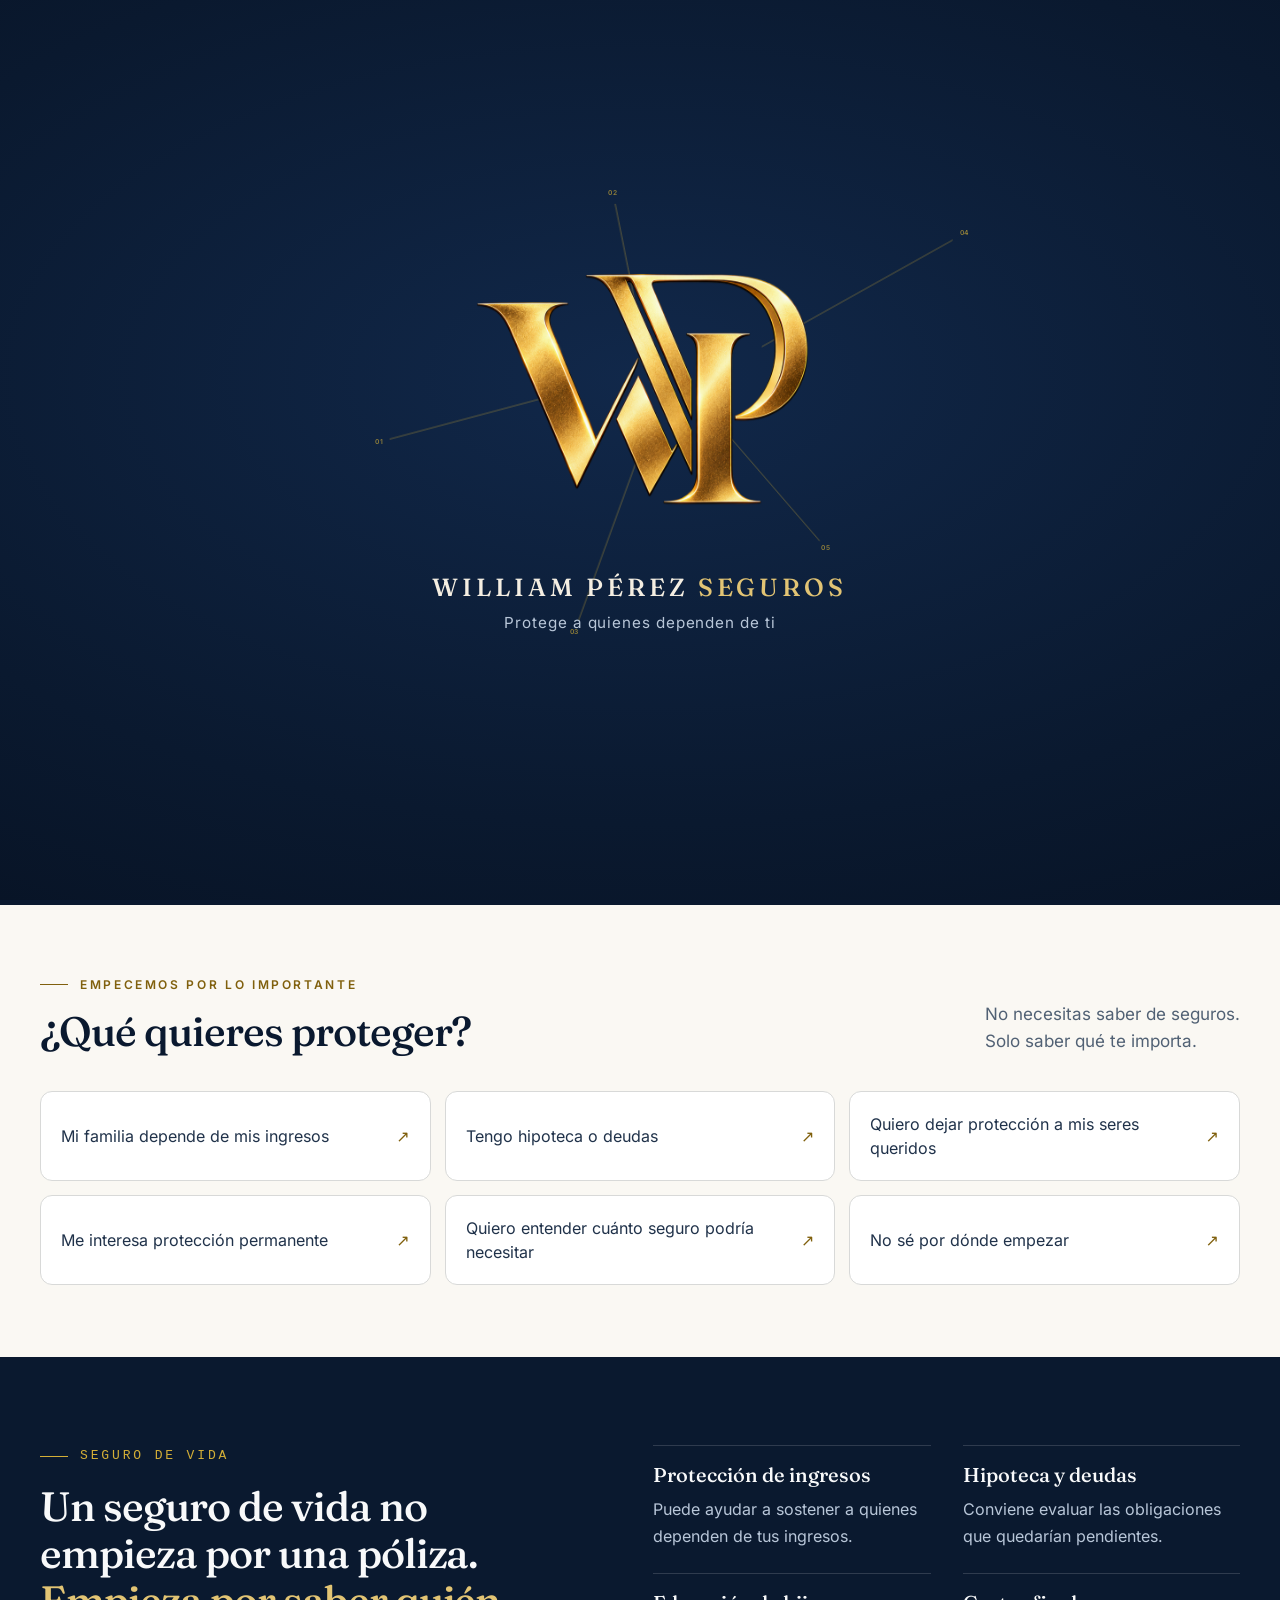
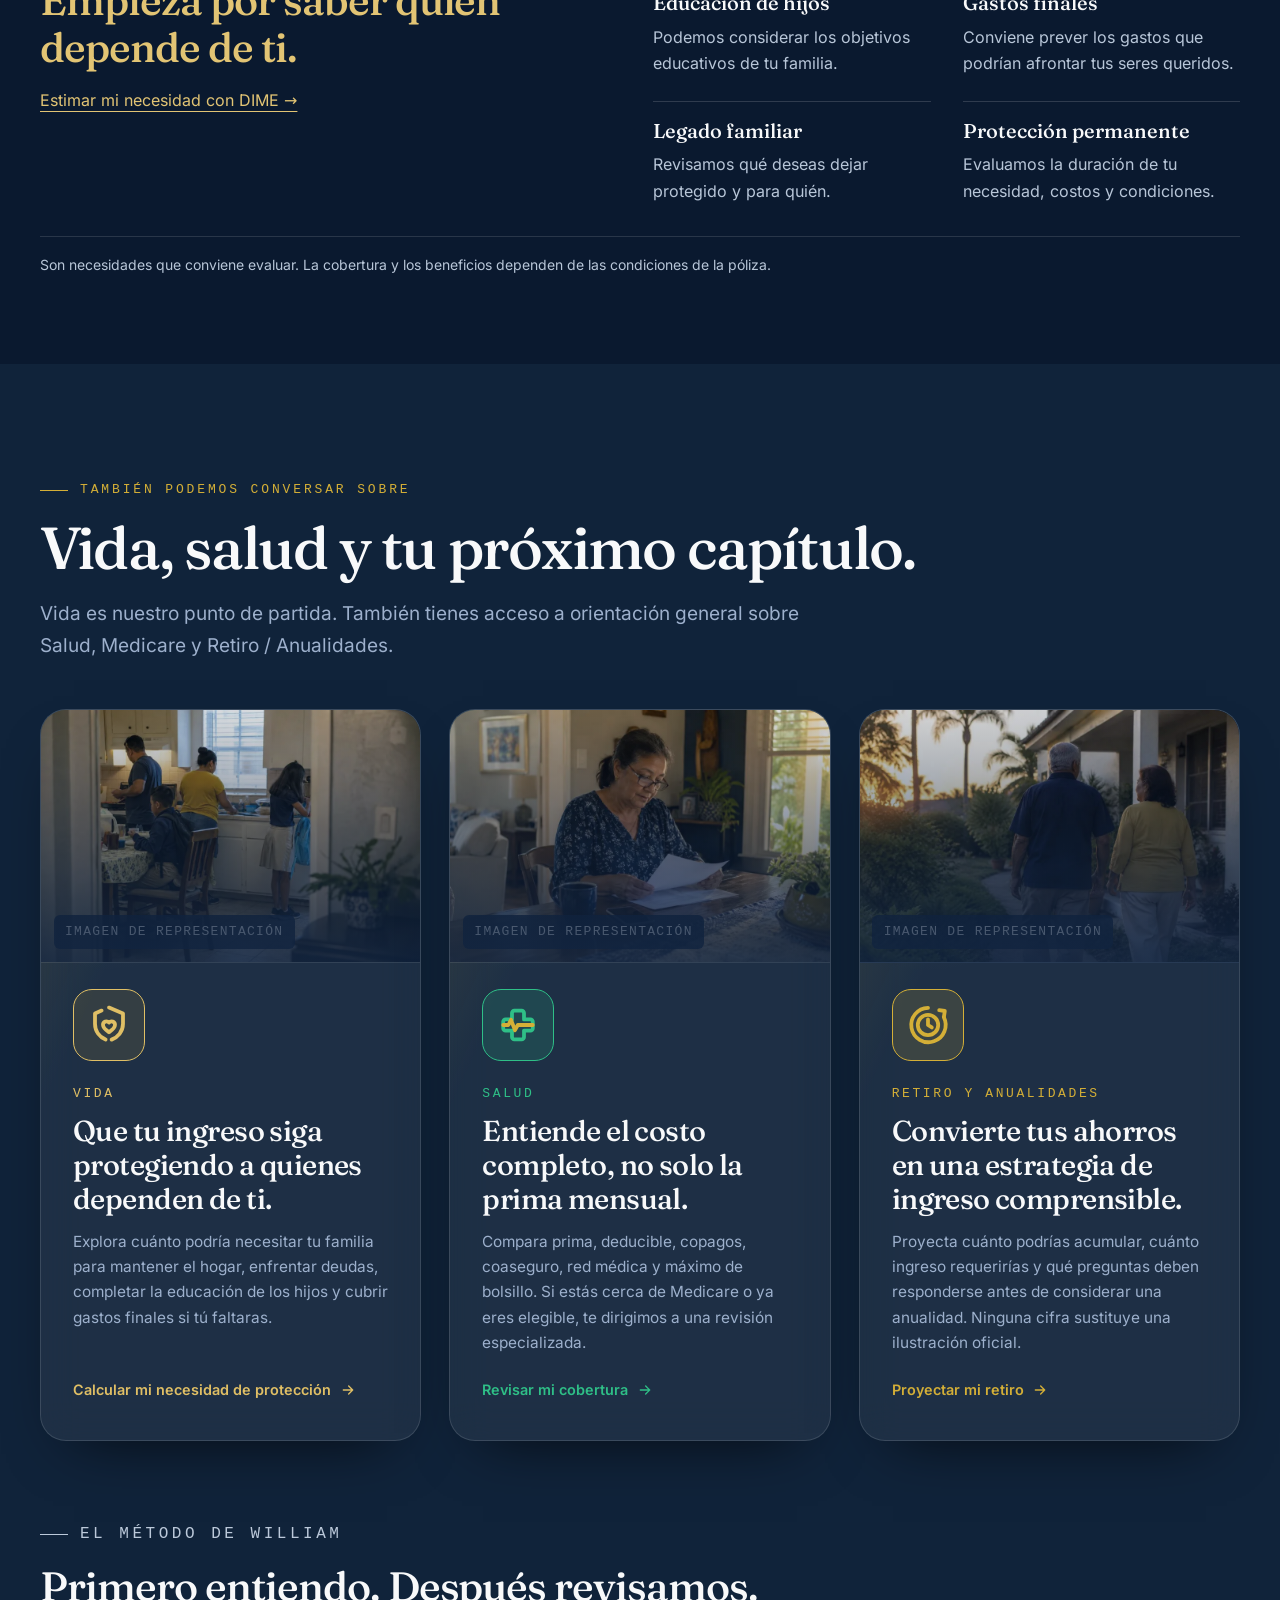
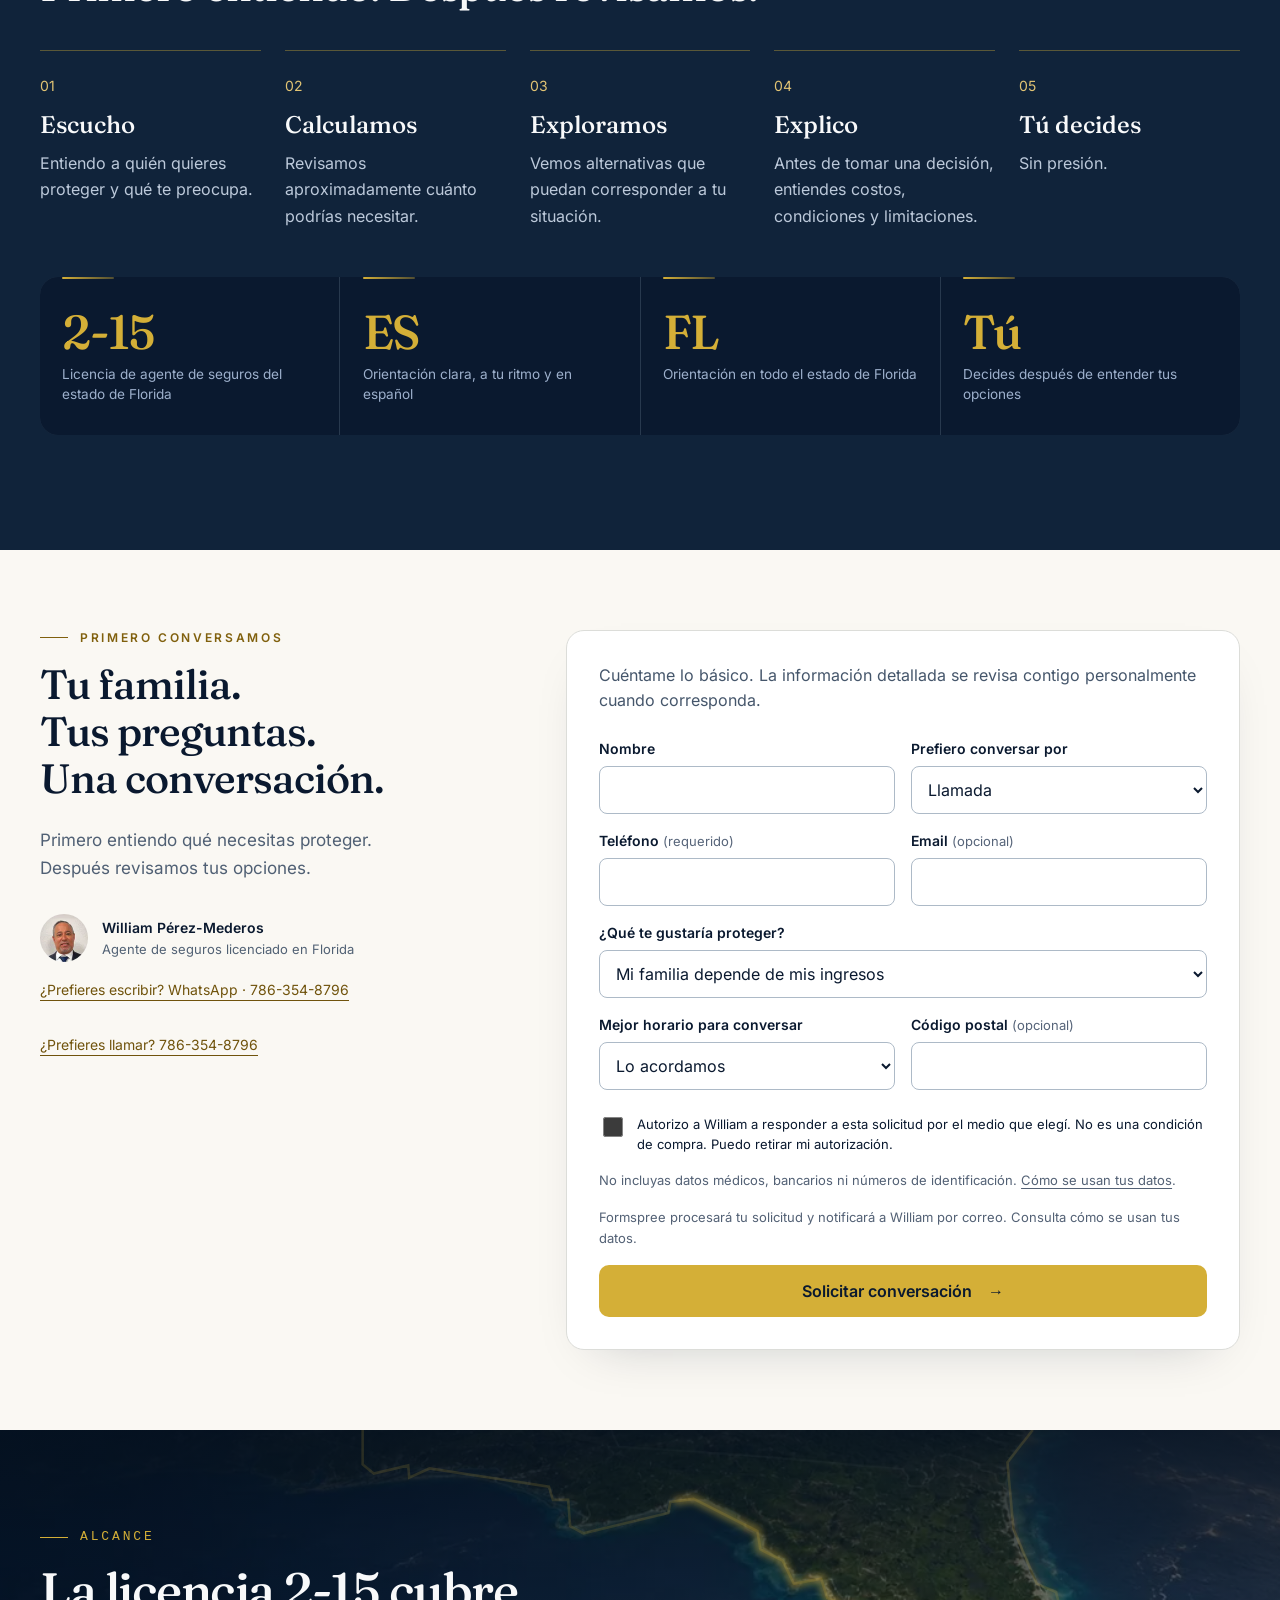
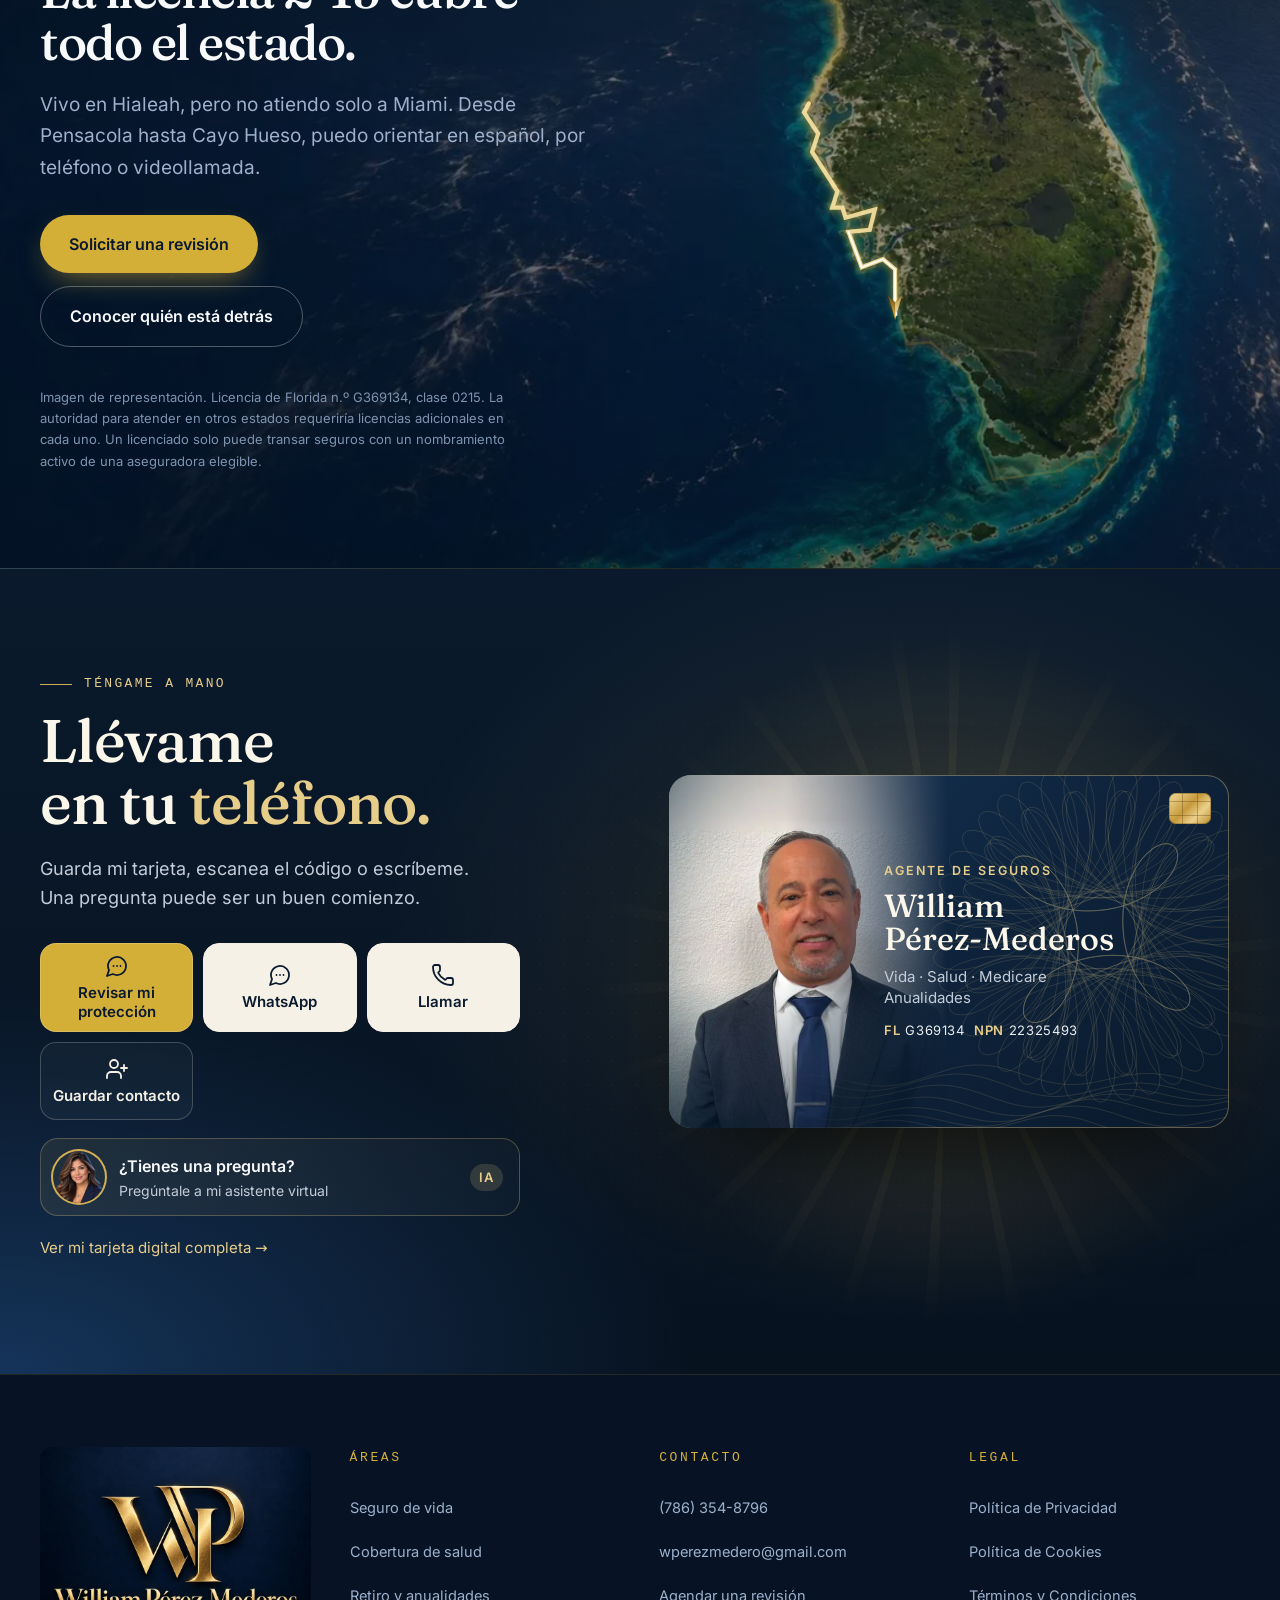
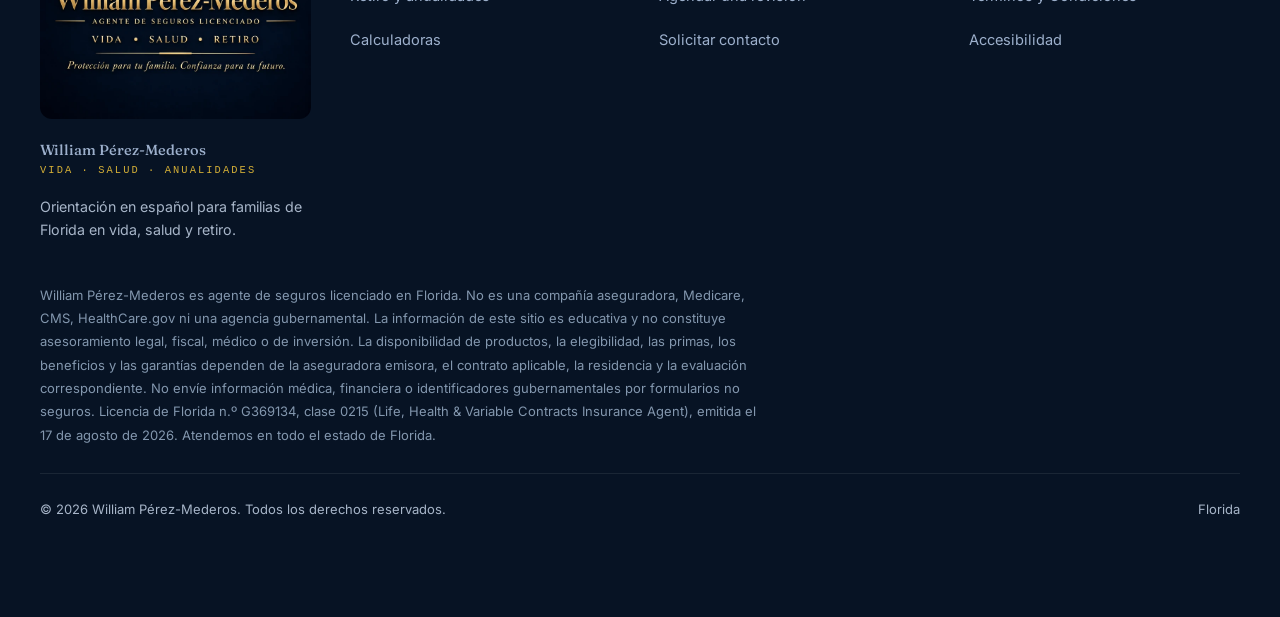
==== index.html @ 1236f3c0 "fix: registrar clics de WhatsApp y aclarar idioma de Ethos" ====
<!DOCTYPE html>
<html lang="es">
<head>
<meta charset="utf-8">
<meta name="viewport" content="width=device-width, initial-scale=1, viewport-fit=cover">
<meta name="theme-color" content="#0A192F">

<title>Seguro de Vida en Florida en Español | William Pérez-Mederos</title>
<meta name="description" content="Orientación personalizada en seguros de vida para familias en Florida. William Pérez-Mederos, agente licenciado, te ayuda a entender tus opciones en español.">
<link rel="canonical" href="https://williamperezseguros.com/">
<meta name="robots" content="index, follow, max-image-preview:large">

<meta property="og:type" content="website">
<meta property="og:locale" content="es_US">
<meta property="og:site_name" content="William Pérez-Mederos">
<meta property="og:title" content="Protege a quienes dependen de ti. | William Pérez-Mederos">
<meta property="og:description" content="Seguro de vida en Florida, explicado en español. Primero conversamos. Después decides.">
<meta property="og:url" content="https://williamperezseguros.com/">
<meta property="og:image" content="https://williamperezseguros.com/tarjeta/assets/og-tarjeta.jpg">
<meta property="og:image:width" content="1200">
<meta property="og:image:height" content="630">
<meta property="og:image:alt" content="William Pérez-Mederos, agente de seguros licenciado en Florida.">
<meta name="twitter:card" content="summary_large_image">


<script>
/* Si se llega desde otra página del sitio, conserva desde el primer pintado la transición elegida por el destino. */
try{var T=sessionStorage.getItem('wps-transicion')||(sessionStorage.getItem('wps-rayo')==='1'?'rayo':'');sessionStorage.removeItem('wps-transicion');sessionStorage.removeItem('wps-rayo');if(T&&!matchMedia('(prefers-reduced-motion: reduce)').matches){if(!/^(suave|cristal|rayo)$/.test(T))T='suave';document.documentElement.classList.add('trans-'+T,'rayo-cubre');setTimeout(function(){if(document.documentElement.classList.contains('rayo-cubre'))document.documentElement.classList.remove('rayo-cubre','trans-suave','trans-cristal','trans-rayo')},1300)}}catch(e){}
/* Entrada del hero en cascada. La clase se pone aquí, antes del primer pintado,
   para que el contenido nunca aparezca y luego desaparezca (sin parpadeo).
   Si la página llega tapada por el rayo, la cascada espera a que se descubra. */
try{if(!matchMedia('(prefers-reduced-motion: reduce)').matches){var H=document.documentElement;H.classList.add('hero-entra');if(H.classList.contains('rayo-cubre'))H.style.setProperty('--hero-base','.22s')}}catch(e){}
/* Primera entrada de marca; no compite con las transiciones internas. */
try{if(!matchMedia('(prefers-reduced-motion: reduce)').matches&&!document.documentElement.classList.contains('rayo-cubre')&&!sessionStorage.getItem('wps-brand-entrance-v6')){document.documentElement.classList.add('brand-entrance-active');document.documentElement.style.setProperty('--hero-base','3.3s');setTimeout(function(){document.documentElement.classList.remove('brand-entrance-active')},5200);sessionStorage.setItem('wps-brand-entrance-v6','1')}}catch(e){}
</script>
<link rel="preload" href="assets/brand/wp-card-transparent-768.webp" as="image">
<link rel="preload" href="assets/brand/wp-piezas.webp" as="image">
<link rel="stylesheet" href="assets/css/sitio.css?v=20261001-vida">
<link rel="stylesheet" href="assets/css/growth.css?v=logo-precision-v6">
<link rel="preload" href="tarjeta/assets/fraunces-500.woff2" as="font" type="font/woff2" crossorigin>
<link rel="icon" href="tarjeta/assets/favicon-48.png">
<script type="application/ld+json">
{"@context":"https://schema.org","@graph":[
{"@type":"WebSite","@id":"https://williamperezseguros.com/#sitio","url":"https://williamperezseguros.com/","name":"William Pérez-Mederos · Vida, salud y retiro","inLanguage":"es-US","publisher":{"@id":"https://williamperezseguros.com/#william"}},
{"@type":"Person","@id":"https://williamperezseguros.com/#william","name":"William Pérez-Mederos","jobTitle":"Agente de seguros licenciado en Florida","url":"https://williamperezseguros.com/","image":"https://williamperezseguros.com/img/hero-william.webp","telephone":"+1-786-354-8796","email":"mailto:wperezmedero@gmail.com","knowsLanguage":["es"],"address":{"@type":"PostalAddress","addressLocality":"Hialeah","addressRegion":"FL","addressCountry":"US"},"areaServed":{"@type":"State","name":"Florida"},"hasCredential":{"@type":"EducationalOccupationalCredential","credentialCategory":"license","name":"Florida 2-15 Life, Health & Variable Contracts Insurance Agent","identifier":"G369134","recognizedBy":{"@type":"GovernmentOrganization","name":"Florida Department of Financial Services"}}},
{"@type": "InsuranceAgency", "@id": "https://williamperezseguros.com/#agencia", "name": "William Pérez Seguros", "url": "https://williamperezseguros.com/", "telephone": "+1-786-354-8796", "email": "wperezmedero@gmail.com", "areaServed": {"@type": "State", "name": "Florida"}, "address": {"@type": "PostalAddress", "addressLocality": "Hialeah", "addressRegion": "FL", "addressCountry": "US"}}
]}
</script>
<script type="speculationrules">
{"prefetch":[{"source":"document","where":{"href_matches":["/","/*.html"]},"eagerness":"moderate"}]}
</script>
</head>

<body data-modo="autorizado" class="pag-inicio" data-pagina="index">
<div class="brand-entrance" aria-hidden="true">
  <div class="brand-entrance__bg"></div>
  <div class="brand-entrance__lockup">
    <div class="brand-entrance__symbol">
      <img class="brand-entrance__final" src="assets/brand/wp-card-transparent-768.webp" alt="" width="768" height="768" decoding="async">
    </div>
    <p class="brand-entrance__name">William Pérez <span>Seguros</span></p>
    <p class="brand-entrance__tag">Protege a quienes dependen de ti</p>
  </div>
</div>
<script src="assets/js/entrada-marca.js?v=6"></script>
<div class="rayo" aria-hidden="true">
  <div class="rayo__banda">
    <div class="rayo__fondo"></div>
    <svg class="rayo__trazo rayo__trazo--izq" viewBox="0 0 80 100" preserveAspectRatio="none" focusable="false"><polyline class="eco" points="68,0 16,45 60,52 8,100"/><polyline points="60,0 8,45 52,52 0,100"/></svg>
    <svg class="rayo__trazo rayo__trazo--der" viewBox="0 0 80 100" preserveAspectRatio="none" focusable="false"><polyline class="eco" points="72,0 20,45 64,52 12,100"/><polyline points="80,0 28,45 72,52 20,100"/></svg>
  </div>
  <svg class="rayo__marca" viewBox="0 0 40 40" fill="none" focusable="false"><path d="M20 3l14 6v11c0 9.4-5.9 15.4-14 17-8.1-1.6-14-7.6-14-17V9l14-6z" stroke="#D4AF37" stroke-width="1.6"/><path d="M13.5 20.5l4.5 4.5 9-9.5" stroke="#D4AF37" stroke-width="2" stroke-linecap="round" stroke-linejoin="round"/></svg>
</div>
<a class="sr-only growth-skip" href="#top">Saltar al contenido</a>

<header class="header" id="header">
  <div class="wrap header__bar">
    <a class="brand" href="#top" aria-label="Inicio">
      <span class="wp-brand-mark" aria-hidden="true"><img src="assets/brand/wp-card-transparent-768.webp" alt="" width="768" height="768" decoding="async"></span>
      <span>William Pérez-Mederos<small>Vida · Salud · Anualidades</small></span>
    </a>
    <nav class="nav" aria-label="Principal">
      <a href="./" aria-current="page">Inicio</a>
      <a href="proteccion.html">Protección</a>
      <a href="calculadoras.html">Calculadoras</a>
      <a href="sobre-mi.html">Sobre mí</a>
      <a href="preguntas.html">Preguntas</a>
    </nav>
    <a class="btn btn--gold header__cta solo-autorizado cta-life-header" href="https://agents.ethoslife.com/invite/4a3e3" data-life-quote-cta data-growth-event="ethos_quote" aria-label="Cotiza tu seguro de vida en mi página personal de agente en Ethos">Cotiza tu seguro de vida <span aria-hidden="true">→</span></a><a class="btn btn--gold header__cta solo-educativo" href="calculadoras.html">Usar las calculadoras</a>
    <button class="burger" id="burger" aria-expanded="false" aria-controls="drawer" aria-label="Abrir menú">
      <span></span><span></span><span></span>
    </button>
  </div>
</header>

<div class="scrim" id="scrim"></div>

<nav class="drawer" id="drawer" aria-label="Menú móvil" aria-hidden="true" inert>
  <a href="#top" aria-current="page">Inicio <span class="num"></span></a>
  <a href="proteccion.html">Protección <span class="num"></span></a>
  <a href="calculadoras.html">Calculadoras <span class="num"></span></a>
  <a href="sobre-mi.html">Sobre mí <span class="num"></span></a>
  <a href="preguntas.html">Preguntas <span class="num"></span></a>
  <a class="btn btn--gold solo-autorizado cta-life-drawer" href="https://agents.ethoslife.com/invite/4a3e3" data-life-quote-cta data-growth-event="ethos_quote" aria-label="Cotiza tu seguro de vida en mi página personal de agente en Ethos">Cotiza tu seguro de vida <span aria-hidden="true">→</span></a><a class="btn btn--ghost solo-autorizado drawer-secondary" href="./#conversacion" data-growth-event="review_protection">Revisar mi protección</a><a class="btn btn--gold solo-educativo" href="calculadoras.html">Usar las calculadoras</a>
</nav>

<main id="top">

<!-- ══ HERO ══ -->
<section class="hero">
  <div class="aurora" aria-hidden="true"><i></i><i></i><i></i></div>
  <div class="wrap hero__grid">
    <div class="growth-hero-copy">
      <p class="eyebrow">Agente de seguros licenciado en Florida · Atención en español</p>
      <h1 class="hero-h1">Protege a quienes <em>dependen de ti.</em></h1>
      <p class="hero__sub">Te ayudo a entender tus opciones de seguro de vida y a revisar qué tipo de protección puede ajustarse a tu familia, tus objetivos y tu presupuesto.</p>
      <div class="growth-signature"><b>William Pérez-Mederos</b><span>Agente de seguros licenciado en Florida</span></div>
      <div class="hero__actions">
        <a class="btn btn--gold cta-life-primary solo-autorizado" href="https://agents.ethoslife.com/invite/4a3e3" data-life-quote-cta data-growth-event="ethos_quote" aria-label="Cotiza tu seguro de vida en mi página personal de agente en Ethos"><span>Cotiza tu seguro de vida</span><svg class="cta-life-primary__arrow" width="19" height="19" viewBox="0 0 24 24" fill="none" aria-hidden="true"><path d="M5 12h14M13 6l6 6-6 6" stroke="currentColor" stroke-width="2" stroke-linecap="round" stroke-linejoin="round"/></svg></a>
        <a class="btn btn--ghost solo-autorizado" href="https://wa.me/17863548796?text=Hola%20William%2C%20quiero%20informaci%C3%B3n%20sobre%20seguro%20de%20vida." data-growth-event="whatsapp_lead" aria-label="Hablar con William por WhatsApp sobre seguro de vida">Hablar por WhatsApp</a>
        <a class="btn btn--ghost solo-autorizado" href="#conversacion" data-growth-event="review_protection">Revisar mi protección</a>
        <a class="btn btn--gold solo-educativo" href="#conversacion" data-growth-event="review_protection">Revisar mi protección <span aria-hidden="true">→</span></a><a class="btn btn--ghost solo-educativo" href="tel:+17863548796" data-growth-event="talk_william">Hablar con William</a>
      </div>
      <div class="cta-life-trust solo-autorizado">
        <p class="cta-life-meta"><span>Cotización en línea</span><i aria-hidden="true"></i><span class="sr-only">, </span><span>Atención en español</span><i aria-hidden="true"></i><span class="sr-only">, </span><span>Licensed in: FL.</span></p>
        <p class="cta-life-destination">Acceso a mi página personal de agente en Ethos. El proceso puede mostrarse en inglés; si prefieres orientación en español, usa «Hablar por WhatsApp».</p>
      </div>
      <p class="hero__trust solo-autorizado">¿Prefieres conversar primero? <a href="tel:+17863548796" data-growth-event="talk_william">Llama a William · 786-354-8796</a></p>
      <p class="hero__trust solo-educativo">Primero conversamos. Después decides.</p>
    </div>

    <aside class="hero__photo reveal">
      <div class="fig fig--portrait">
        <img src="img/hero-william.webp" alt="Retrato de William Pérez-Mederos, agente de seguros en Hialeah, Florida" width="800" height="1000" loading="eager" fetchpriority="high" decoding="async">
      </div>
      <div class="hero__chip">
        <b>William Pérez-Mederos</b>
        <span>Hialeah · Miami-Dade · Florida</span>
      </div>
    </aside>

    
  </div>
</section>

<section class="section growth-needs" id="necesidades" aria-labelledby="needs-title"><div class="wrap"><div class="growth-section-head"><div><p class="eyebrow">Empecemos por lo importante</p><h2 id="needs-title">¿Qué quieres proteger?</h2></div><p>No necesitas saber de seguros.<br>Solo saber qué te importa.</p></div><div class="growth-choices"><button type="button" data-need="familia" aria-pressed="false" aria-controls="need-response"><span>Mi familia depende de mis ingresos</span><span aria-hidden="true">↗</span></button><button type="button" data-need="deudas" aria-pressed="false" aria-controls="need-response"><span>Tengo hipoteca o deudas</span><span aria-hidden="true">↗</span></button><button type="button" data-need="legado" aria-pressed="false" aria-controls="need-response"><span>Quiero dejar protección a mis seres queridos</span><span aria-hidden="true">↗</span></button><button type="button" data-need="permanente" aria-pressed="false" aria-controls="need-response"><span>Me interesa protección permanente</span><span aria-hidden="true">↗</span></button><button type="button" data-need="estimado" aria-pressed="false" aria-controls="need-response"><span>Quiero entender cuánto seguro podría necesitar</span><span aria-hidden="true">↗</span></button><button type="button" data-need="orientacion" aria-pressed="false" aria-controls="need-response"><span>No sé por dónde empezar</span><span aria-hidden="true">↗</span></button></div><div class="growth-response" id="need-response" hidden><p data-need-response aria-live="polite"></p><a class="growth-primary" href="#conversacion" data-growth-event="review_protection">Revisarlo conmigo <span aria-hidden="true">→</span></a></div></div></section>
<section class="section growth-life" id="vida"><div class="wrap growth-life-grid"><div><p class="eyebrow">Seguro de Vida</p><h2>Un seguro de vida no empieza por una póliza.<br><em>Empieza por saber quién depende de ti.</em></h2><a class="growth-text-link" href="calculadoras.html#calculadoras">Estimar mi necesidad con DIME →</a></div><div class="growth-life-topics"><article><h3>Protección de ingresos</h3><p>Puede ayudar a sostener a quienes dependen de tus ingresos.</p></article><article><h3>Hipoteca y deudas</h3><p>Conviene evaluar las obligaciones que quedarían pendientes.</p></article><article><h3>Educación de hijos</h3><p>Podemos considerar los objetivos educativos de tu familia.</p></article><article><h3>Gastos finales</h3><p>Conviene prever los gastos que podrían afrontar tus seres queridos.</p></article><article><h3>Legado familiar</h3><p>Revisamos qué deseas dejar protegido y para quién.</p></article><article><h3>Protección permanente</h3><p>Evaluamos la duración de tu necesidad, costos y condiciones.</p></article></div><p class="growth-life-note">Son necesidades que conviene evaluar. La cobertura y los beneficios dependen de las condiciones de la póliza.</p></div></section>
<!-- ══ PILARES ══ -->
<section class="section" id="pilares">
  <div class="wrap">
    <p class="eyebrow reveal">También podemos conversar sobre</p>
    <h2 class="title reveal">Vida, salud y tu próximo capítulo.</h2>
    <p class="lead reveal">Vida es nuestro punto de partida. También tienes acceso a orientación general sobre Salud, Medicare y Retiro / Anualidades.</p>

    <div class="pillars">
      <button class="pillar pillar--vida reveal" data-sheet="vida">
        <div class="fig fig--32">
          <img src="img/vida.webp" alt="Familia latina preparando el desayuno mientras los niños se alistan para la escuela" loading="lazy" width="1200" height="800">
          <span class="fig__tag">Imagen de representación</span>
        </div>
        <span class="pillar__ico" data-ico="vida" data-ico-size="48" aria-hidden="true"></span>
        <span class="pillar__tag">Vida</span>
        <h3>Que tu ingreso siga protegiendo a quienes dependen de ti.</h3>
        <p>Explora cuánto podría necesitar tu familia para mantener el hogar, enfrentar deudas, completar la educación de los hijos y cubrir gastos finales si tú faltaras.</p>
        <span class="pillar__more">Calcular mi necesidad de protección
          <svg width="16" height="16" viewBox="0 0 24 24" fill="none" stroke="currentColor" stroke-width="2" stroke-linecap="round" stroke-linejoin="round"><path d="M5 12h14M13 6l6 6-6 6"/></svg></span>
      </button>

      <button class="pillar pillar--salud reveal" data-sheet="salud">
        <div class="fig fig--32">
          <img src="img/salud.webp" alt="Mujer revisando documentos de su plan de salud en la mesa del comedor" loading="lazy" width="1200" height="800">
          <span class="fig__tag">Imagen de representación</span>
        </div>
        <span class="pillar__ico" data-ico="salud" data-ico-size="48" aria-hidden="true"></span>
        <span class="pillar__tag">Salud</span>
        <h3>Entiende el costo completo, no solo la prima mensual.</h3>
        <p>Compara prima, deducible, copagos, coaseguro, red médica y máximo de bolsillo. Si estás cerca de Medicare o ya eres elegible, te dirigimos a una revisión especializada.</p>
        <span class="pillar__more">Revisar mi cobertura
          <svg width="16" height="16" viewBox="0 0 24 24" fill="none" stroke="currentColor" stroke-width="2" stroke-linecap="round" stroke-linejoin="round"><path d="M5 12h14M13 6l6 6-6 6"/></svg></span>
      </button>

      <button class="pillar pillar--anual reveal" data-sheet="anualidades">
        <div class="fig fig--32">
          <img src="img/retiro.webp" alt="Pareja mayor caminando por el jardín de su casa en Florida al atardecer" loading="lazy" width="1200" height="800">
          <span class="fig__tag">Imagen de representación</span>
        </div>
        <span class="pillar__ico" data-ico="retiro" data-ico-size="48" aria-hidden="true"></span>
        <span class="pillar__tag">Retiro y anualidades</span>
        <h3>Convierte tus ahorros en una estrategia de ingreso comprensible.</h3>
        <p>Proyecta cuánto podrías acumular, cuánto ingreso requerirías y qué preguntas deben responderse antes de considerar una anualidad. Ninguna cifra sustituye una ilustración oficial.</p>
        <span class="pillar__more">Proyectar mi retiro
          <svg width="16" height="16" viewBox="0 0 24 24" fill="none" stroke="currentColor" stroke-width="2" stroke-linecap="round" stroke-linejoin="round"><path d="M5 12h14M13 6l6 6-6 6"/></svg></span>
      </button>
    </div>
<div class="growth-method"><p class="eyebrow">El método de William</p><h2>Primero entiendo. Después revisamos.</h2><ol><li><span>01</span><h3>Escucho</h3><p>Entiendo a quién quieres proteger y qué te preocupa.</p></li><li><span>02</span><h3>Calculamos</h3><p>Revisamos aproximadamente cuánto podrías necesitar.</p></li><li><span>03</span><h3>Exploramos</h3><p>Vemos alternativas que puedan corresponder a tu situación.</p></li><li><span>04</span><h3>Explico</h3><p>Antes de tomar una decisión, entiendes costos, condiciones y limitaciones.</p></li><li><span>05</span><h3>Tú decides</h3><p>Sin presión.</p></li></ol></div>
    <div class="stats reveal">
      <div class="stat"><b>2-15</b><span>Licencia de agente de seguros del estado de Florida</span></div>
      <div class="stat"><b>ES</b><span>Orientación clara, a tu ritmo y en español</span></div>
      <div class="stat"><b>FL</b><span>Orientación en todo el estado de Florida</span></div>
      <div class="stat"><b>Tú</b><span>Decides después de entender tus opciones</span></div>
    </div>


  </div>
</section>

<section class="section growth-contact" id="conversacion" aria-labelledby="home-contact-title"><div class="wrap growth-contact-grid"><div class="growth-contact-copy"><p class="eyebrow">Primero conversamos</p><h2 id="home-contact-title">Tu familia.<br>Tus preguntas.<br>Una conversación.</h2><p>Primero entiendo qué necesitas proteger. Después revisamos tus opciones.</p><div class="growth-agent"><img src="tarjeta/assets/avatar-96.webp" width="48" height="48" alt=""><p><b>William Pérez-Mederos</b><span>Agente de seguros licenciado en Florida</span></p></div><a class="growth-text-link" href="https://wa.me/17863548796?text=Hola%20William%2C%20quiero%20informaci%C3%B3n%20sobre%20seguro%20de%20vida." data-growth-event="whatsapp_lead">¿Prefieres escribir? WhatsApp · 786-354-8796</a><br><a class="growth-text-link" href="tel:+17863548796" data-growth-event="talk_william">¿Prefieres llamar? 786-354-8796</a></div><form class="growth-form" data-lead-form novalidate>
      <p class="growth-form-intro">Cuéntame lo básico. La información detallada se revisa contigo personalmente cuando corresponda.</p>
      <div class="growth-fields">
        <div><label for="home-nombre">Nombre</label><input id="home-nombre" name="nombre" autocomplete="given-name" required maxlength="80"></div>
        <div><label for="home-preferencia">Prefiero conversar por</label><select id="home-preferencia" name="preferencia"><option value="llamada">Llamada</option><option value="email">Email</option></select></div>
        <div><label for="home-telefono">Teléfono <span data-phone-hint>(requerido)</span></label><input id="home-telefono" name="telefono" type="tel" autocomplete="tel" inputmode="tel" maxlength="25" required></div>
        <div><label for="home-email">Email <span data-email-hint>(opcional)</span></label><input id="home-email" name="email" type="email" autocomplete="email" maxlength="150"></div>
        <div class="growth-wide"><label for="home-interes">¿Qué te gustaría proteger?</label><select id="home-interes" name="interes"><option value="familia">Mi familia depende de mis ingresos</option><option value="deudas">Tengo hipoteca o deudas</option><option value="legado">Quiero dejar protección a mis seres queridos</option><option value="permanente">Me interesa protección permanente</option><option value="estimado">Quiero entender cuánto seguro podría necesitar</option><option value="orientacion">No sé por dónde empezar</option><option value="salud">Quiero orientación sobre Salud</option><option value="medicare">Quiero orientación sobre Medicare</option><option value="retiro">Quiero orientación sobre Retiro / Anualidades</option></select></div>
        <div><label for="home-horario">Mejor horario para conversar</label><select id="home-horario" name="horario"><option value="por-acordar">Lo acordamos</option><option value="manana">Mañana</option><option value="tarde">Tarde</option><option value="noche">Noche</option></select></div>
        <div><label for="home-postal">Código postal <span>(opcional)</span></label><input id="home-postal" name="postal" inputmode="numeric" autocomplete="postal-code" maxlength="5" pattern="[0-9]{5}"></div>
      </div>
      <label class="growth-consent"><input type="checkbox" name="consentimiento" required><span>Autorizo a William a responder a esta solicitud por el medio que elegí. No es una condición de compra. Puedo retirar mi autorización.</span></label>
      <p class="growth-privacy">No incluyas datos médicos, bancarios ni números de identificación. <a href="./privacidad.html?v=20260929">Cómo se usan tus datos</a>.</p>
      <p class="growth-delivery" data-delivery>La solicitud se prepara en tu dispositivo. Después podrás enviarla desde tu correo.</p>
      <button class="growth-primary" type="submit" disabled>Solicitar conversación <span aria-hidden="true">→</span></button>
      <p class="growth-status" role="status" aria-live="polite" tabindex="-1" data-form-status></p>
      <div class="growth-handoff" data-handoff hidden><p>Tu solicitud está preparada; todavía no se ha enviado. Abre tu correo y pulsa Enviar para que William la reciba.</p><a class="growth-primary" data-email-send>Abrir mi correo y enviar</a><p>También puedes llamar al <a href="tel:+17863548796">786-354-8796</a>.</p></div>
      <noscript><p>Para conversar, llama al <a href="tel:+17863548796">786-354-8796</a> o escribe a <a href="mailto:wperezmedero@gmail.com">wperezmedero@gmail.com</a>.</p></noscript>
    </form></div></section>
<!-- ══ ALCANCE ESTATAL ══ -->
<section class="section state" id="alcance" style="padding-block:0">
  <div class="state__media" aria-hidden="true"><picture><source media="(max-width:760px)" srcset="img/florida-movil.webp"><img src="img/florida.webp" alt="Vista aérea de la península de Florida" loading="lazy" width="1700" height="729"></picture></div>
<div class="state__beacon-wrap" aria-hidden="true">
  <svg class="state__beacon state__beacon--desktop" viewBox="0 0 1700 729" preserveAspectRatio="xMidYMid slice" focusable="false">
    <defs>
      <path id="coastD" d="M576,0 L576,34 L587,43 L621,35 L622,47 L642,38 L760,56 L764,69 L779,69 L781,95 L794,102 L878,82 L880,71 L903,68 L966,100 L969,118 L991,129 L1002,152 L1029,147 L1035,166 L1045,170 L1048,213 L1012,279 L1026,300 L1020,318 L1045,357 L1040,373 L1050,373 L1053,383 L1082,375 L1077,395 L1056,397 L1069,432 L1090,424 L1102,434 L1102,470 L1114,508 L1137,506 L1174,537 L1190,579 L1184,600 L1199,642 L1265,633 L1288,619 L1300,620 L1304,636 L1297,644 L1306,642 L1339,584 L1331,558 L1347,543 L1348,488 L1364,410 L1330,321 L1314,308 L1298,270 L1305,247 L1301,216 L1268,188 L1261,160 L1242,152 L1219,98 L1213,32 L1238,0 L1213,32 L1219,98 L1242,152 L1261,160 L1268,188 L1301,216 L1305,247 L1298,270 L1314,308 L1330,321 L1364,410 L1348,488 L1347,543 L1331,558 L1339,584 L1306,642 L1297,644 L1304,636 L1300,620 L1288,619 L1265,633 L1199,642 L1184,600 L1190,579 L1174,537 L1137,506 L1114,508 L1102,470 L1102,434 L1090,424 L1069,432 L1056,397 L1077,395 L1082,375 L1053,383 L1050,373 L1040,373 L1045,357 L1020,318 L1026,300 L1012,279 L1048,213 L1045,170 L1035,166 L1029,147 L1002,152 L991,129 L969,118 L966,100 L903,68 L880,71 L878,82 L794,102 L781,95 L779,69 L764,69 L760,56 L642,38 L622,47 L621,35 L587,43 L576,34 L576,0" />
      <filter id="boltBlurD" x="-40%" y="-40%" width="180%" height="180%"><feGaussianBlur stdDeviation="3.2"/></filter>
      <linearGradient id="arrowTopD" x1="0%" y1="0%" x2="100%" y2="0%">
        <stop offset="0%" stop-color="#B8912B"/><stop offset="100%" stop-color="#FFFBEF"/>
      </linearGradient>
      <linearGradient id="arrowBotD" x1="0%" y1="0%" x2="100%" y2="0%">
        <stop offset="0%" stop-color="#6B4E12"/><stop offset="100%" stop-color="#E8B94A"/>
      </linearGradient>
    </defs>
    <use href="#coastD" fill="none" stroke="#D4AF37" stroke-opacity=".16" stroke-width="2.6"/>
    <use href="#coastD" fill="none" stroke="#D4AF37" stroke-linecap="round" stroke-width="9" stroke-opacity="0.38" filter="url(#boltBlurD)" stroke-dasharray="641.64 3635.97" stroke-dashoffset="641.64"><animate attributeName="stroke-dashoffset" from="641.64" to="-3635.97" dur="13s" repeatCount="indefinite"/></use>
    <use href="#coastD" fill="none" stroke="#FFE9A8" stroke-linecap="round" stroke-width="4.2" stroke-opacity="0.85" stroke-dasharray="320.82 3956.79" stroke-dashoffset="320.82"><animate attributeName="stroke-dashoffset" from="320.82" to="-3956.7899999999995" dur="13s" repeatCount="indefinite"/></use>
    <use href="#coastD" fill="none" stroke="#FFFDF6" stroke-linecap="round" stroke-width="1.8" stroke-opacity="1" stroke-dasharray="111.22 4166.39" stroke-dashoffset="111.22"><animate attributeName="stroke-dashoffset" from="111.22" to="-4166.389999999999" dur="13s" repeatCount="indefinite"/></use>
    <g>
      <g transform="scale(1)">
        <polygon points="14,0 -10,-7 -3,0" fill="url(#arrowTopD)"/>
        <polygon points="14,0 -3,0 -10,7" fill="url(#arrowBotD)"/>
        <polygon points="14,0 -10,-7 -3,0 -10,7" fill="none" stroke="#4a3610" stroke-width="0.55" stroke-opacity=".55"/>
        <ellipse cx="8.5" cy="-1.4" rx="2.1" ry="0.95" fill="#FFFFFF" opacity=".8"/>
      </g>
      <animateMotion dur="13s" repeatCount="indefinite" rotate="auto"><mpath href="#coastD"/></animateMotion>
    </g>
  </svg>
  <svg class="state__beacon state__beacon--mobile" viewBox="0 0 760 1350" preserveAspectRatio="xMidYMid slice" focusable="false">
    <defs>
      <path id="coastM" d="M33,641 L40,653 L39,679 L72,675 L91,665 L122,667 L123,673 L143,674 L198,693 L205,707 L248,702 L251,697 L266,696 L274,686 L314,693 L358,731 L359,739 L378,739 L391,752 L394,782 L381,803 L379,823 L384,834 L392,836 L392,851 L417,890 L435,886 L433,922 L452,921 L460,963 L467,973 L486,975 L508,989 L522,1012 L521,1034 L534,1055 L548,1055 L587,1039 L596,1040 L597,1051 L606,1048 L617,1018 L606,1016 L608,993 L621,985 L617,888 L598,858 L590,833 L563,799 L567,777 L530,744 L530,734 L511,721 L488,679 L479,649 L440,647 L438,663 L427,664 L424,656 L238,649 L229,638 Z" />
      <filter id="boltBlurM" x="-40%" y="-40%" width="180%" height="180%"><feGaussianBlur stdDeviation="2.4"/></filter>
      <linearGradient id="arrowTopM" x1="0%" y1="0%" x2="100%" y2="0%">
        <stop offset="0%" stop-color="#B8912B"/><stop offset="100%" stop-color="#FFFBEF"/>
      </linearGradient>
      <linearGradient id="arrowBotM" x1="0%" y1="0%" x2="100%" y2="0%">
        <stop offset="0%" stop-color="#6B4E12"/><stop offset="100%" stop-color="#E8B94A"/>
      </linearGradient>
    </defs>
    <use href="#coastM" fill="none" stroke="#D4AF37" stroke-opacity=".16" stroke-width="2.2"/>
    <use href="#coastM" fill="none" stroke="#D4AF37" stroke-linecap="round" stroke-width="6.6" stroke-opacity="0.38" filter="url(#boltBlurM)" stroke-dasharray="281.32 1594.17" stroke-dashoffset="281.32"><animate attributeName="stroke-dashoffset" from="281.32" to="-1594.17" dur="11s" repeatCount="indefinite"/></use>
    <use href="#coastM" fill="none" stroke="#FFE9A8" stroke-linecap="round" stroke-width="3.1" stroke-opacity="0.85" stroke-dasharray="140.66 1734.83" stroke-dashoffset="140.66"><animate attributeName="stroke-dashoffset" from="140.66" to="-1734.83" dur="11s" repeatCount="indefinite"/></use>
    <use href="#coastM" fill="none" stroke="#FFFDF6" stroke-linecap="round" stroke-width="1.35" stroke-opacity="1" stroke-dasharray="48.76 1826.73" stroke-dashoffset="48.76"><animate attributeName="stroke-dashoffset" from="48.76" to="-1826.73" dur="11s" repeatCount="indefinite"/></use>
    <g>
      <g transform="scale(0.72)">
        <polygon points="14,0 -10,-7 -3,0" fill="url(#arrowTopM)"/>
        <polygon points="14,0 -3,0 -10,7" fill="url(#arrowBotM)"/>
        <polygon points="14,0 -10,-7 -3,0 -10,7" fill="none" stroke="#4a3610" stroke-width="0.55" stroke-opacity=".55"/>
        <ellipse cx="8.5" cy="-1.4" rx="2.1" ry="0.95" fill="#FFFFFF" opacity=".8"/>
      </g>
      <animateMotion dur="11s" repeatCount="indefinite" rotate="auto"><mpath href="#coastM"/></animateMotion>
    </g>
  </svg>
</div>
  <div class="state__in">
    <p class="eyebrow reveal">Alcance</p>
    <h2 class="reveal">La licencia 2-15 cubre todo el estado.</h2>
    <p class="lead reveal">Vivo en Hialeah, pero no atiendo solo a Miami. Desde Pensacola hasta Cayo Hueso, puedo orientar en español, por teléfono o videollamada.</p>
    <div class="state__cta reveal">
      <a class="btn btn--gold solo-educativo" href="calculadoras.html#calculadoras">Empezar por las calculadoras</a>
      <a class="btn btn--gold solo-autorizado" href="./#conversacion">Solicitar una revisión</a>
      <a class="btn btn--ghost" href="sobre-mi.html#sobre-mi">Conocer quién está detrás</a>
    </div>
    <p class="state__note reveal">Imagen de representación. Licencia de Florida n.º G369134, clase 0215. La autoridad para atender en otros estados requeriría licencias adicionales en cada uno. Un licenciado solo puede transar seguros con un nombramiento activo de una aseguradora elegible.</p>
  </div>
</section>

</main>

<!-- ══ CIERRE · TARJETA 3D ══ -->
<section class="cierre" id="cierre" aria-labelledby="cierreTitle">
  <div class="wrap ci-in">
    <div>
      <p class="ci-eyebrow">Téngame a mano</p>
      <h2 id="cierreTitle">Llévame<br>en tu <em>teléfono.</em></h2>
      <p class="ci-lead">Guarda mi tarjeta, escanea el código o escríbeme. Una pregunta puede ser un buen comienzo.</p>
      <div class="ci-acciones">
        <a class="ci-btn ci-btn--growth" href="#conversacion" data-growth-event="review_protection"><svg viewBox="0 0 24 24" aria-hidden="true"><path d="M7.9 20A9 9 0 1 0 4 16.1L2 22Z"/><path d="M8.5 12h.01M12 12h.01M15.5 12h.01"/></svg>Revisar mi protección</a>
        <a class="ci-btn ci-btn--light" href="https://wa.me/17863548796?text=Hola%20William%2C%20quiero%20informaci%C3%B3n%20sobre%20seguro%20de%20vida." data-growth-event="whatsapp_lead"><svg viewBox="0 0 24 24" aria-hidden="true"><path d="M7.9 20A9 9 0 1 0 4 16.1L2 22Z"/><path d="M8.5 12h.01M12 12h.01M15.5 12h.01"/></svg>WhatsApp</a>
        <a class="ci-btn ci-btn--light" href="tel:+17863548796"><svg viewBox="0 0 24 24" aria-hidden="true"><path d="M13.8 16.6a1 1 0 0 0 1.2-.3l.4-.5A2 2 0 0 1 17 15h3a2 2 0 0 1 2 2v3a2 2 0 0 1-2 2A18 18 0 0 1 2 4a2 2 0 0 1 2-2h3a2 2 0 0 1 2 2v3a2 2 0 0 1-.8 1.6l-.5.4a1 1 0 0 0-.3 1.2 14 14 0 0 0 6.4 6.4"/></svg>Llamar</a>
        <a class="ci-btn" href="/tarjeta/william-perez-mederos.vcf"><svg viewBox="0 0 24 24" aria-hidden="true"><path d="M16 21v-2a4 4 0 0 0-4-4H6a4 4 0 0 0-4 4v2"/><circle cx="9" cy="7" r="4"/><path d="M19 8v6M22 11h-6"/></svg>Guardar contacto</a>
      </div>
      <button class="ci-asist" type="button" id="ciAsistente">
        <span class="ci-pulse"><img src="img/asistente-104.webp" width="52" height="52" alt="" loading="lazy" decoding="async"></span>
        <span><b>¿Tienes una pregunta?</b><small>Pregúntale a mi asistente virtual</small></span>
        <span class="ci-ia">IA</span>
      </button>
      <a class="ci-ver" href="/tarjeta/">Ver mi tarjeta digital completa →</a>
    </div>

    <div class="ci-stage">
      <div class="ci-rays" aria-hidden="true"></div>
      <div class="ci-halo" aria-hidden="true"></div>
      <div class="ci-float">
        <div class="ci-card" id="ciCard" role="button" tabindex="0" aria-pressed="false" aria-label="Voltear tarjeta para ver el código QR">
          <svg class="ci-outline" aria-hidden="true" preserveAspectRatio="none"><rect x="1" y="1" rx="22" ry="22" pathLength="1"/></svg>
          <div class="ci-face ci-front">
            <svg class="ci-guil" id="ciG1" viewBox="0 0 340 214" preserveAspectRatio="xMidYMid slice" aria-hidden="true"></svg>
            <div class="ci-photo"><img src="/tarjeta/assets/foto.webp" alt="William Pérez-Mederos" loading="lazy" decoding="async"></div>
            <div class="ci-body">
              <span class="ci-chip" aria-hidden="true"></span>
              <p class="ci-kicker">Agente de seguros</p>
              <p class="ci-name">William <span>Pérez-Mederos</span></p>
              <p class="ci-lines">Vida · Salud · Medicare<br>Anualidades</p>
              <p class="ci-lic"><span>FL</span> G369134 &nbsp;<span>NPN</span> 22325493</p>
            </div>
          </div>
          <div class="ci-face ci-back">
            <svg class="ci-guil" id="ciG2" viewBox="0 0 340 214" preserveAspectRatio="xMidYMid slice" aria-hidden="true"></svg>
            <div class="ci-qr"><div id="ciQr" role="img" aria-label="Código QR de la tarjeta digital"></div></div>
            <div style="position:relative;z-index:1;min-width:0">
              <p class="ci-kicker">Escanea aquí</p>
              <p class="ci-back-title">Mi tarjeta, en un escaneo.</p>
              <p class="ci-back-url">williamperezseguros.com/tarjeta</p>
            </div>
          </div>
        </div>
      </div>
      <p class="ci-hint">Toca la tarjeta para <b>ver el QR</b></p>
    </div>
  </div>
</section>

<footer class="footer">
  <div class="wrap">
    <div class="footer__grid">
      <div>
        <img class="wp-brand-signature" src="assets/brand/wp-approved-768.webp" alt="William Pérez-Mederos, agente de seguros licenciado. Vida, salud y retiro. Protección para tu familia. Confianza para tu futuro." width="768" height="768" loading="lazy" decoding="async">
        <a class="brand" href="#top" style="margin-bottom:1rem">
          <span class="wp-brand-mark" aria-hidden="true"><img src="assets/brand/wp-approved-256.webp" alt="" width="256" height="256" decoding="async"></span>
          <span>William Pérez-Mederos<small>Vida · Salud · Anualidades</small></span>
        </a>
        <p style="color:#A7B5C8;font-size:.89rem;max-width:34ch">Orientación en español para familias de Florida en vida, salud y retiro.</p>
      </div>
      <div><h4>Áreas</h4><ul>
        <li><a href="#pilares">Seguro de vida</a></li>
        <li><a href="#pilares">Cobertura de salud</a></li>
        <li><a href="#pilares">Retiro y anualidades</a></li>
        <li><a href="calculadoras.html#calculadoras">Calculadoras</a></li>
      </ul></div>
      <div><h4>Contacto</h4><ul>
        <li><a href="tel:+17863548796">(786) 354-8796</a></li>
        <li><a href="mailto:wperezmedero@gmail.com">wperezmedero@gmail.com</a></li>
        <li><a href="./#conversacion">Agendar una revisión</a></li>
        <li><a href="./#conversacion">Solicitar contacto</a></li>
      </ul></div>
      <div><h4>Legal</h4><ul>
        <li><a href="privacidad.html?v=20260929">Política de Privacidad</a></li>
        <li><a href="#" data-legal="cookies">Política de Cookies</a></li>
        <li><a href="#" data-legal="terminos">Términos y Condiciones</a></li>
        <li><a href="#" data-legal="accesibilidad">Accesibilidad</a></li>
      </ul></div>
    </div>

    <p class="footer__disclaimer">
      William Pérez-Mederos es agente de seguros licenciado en Florida. No es una compañía aseguradora, Medicare, CMS, HealthCare.gov ni una agencia gubernamental. La información de este sitio es educativa y no constituye asesoramiento legal, fiscal, médico o de inversión. La disponibilidad de productos, la elegibilidad, las primas, los beneficios y las garantías dependen de la aseguradora emisora, el contrato aplicable, la residencia y la evaluación correspondiente. No envíe información médica, financiera o identificadores gubernamentales por formularios no seguros. <span class="solo-autorizado">Licencia de Florida n.º G369134, clase 0215 (Life, Health &amp; Variable Contracts Insurance Agent), emitida el 17 de agosto de 2026.</span> Atendemos en todo el estado de Florida.
    </p>
    <div class="footer__legal">
      <span>© <span id="year">2026</span> William Pérez-Mederos. Todos los derechos reservados.</span>
      <span>Florida</span>
    </div>
  </div>
</footer>

<div class="fabs">
  <button class="fab fab--bot" id="botOpen" aria-label="Abrir asistente virtual con IA" aria-expanded="false">
    <span class="dot"></span>
    <img src="img/asistente-104.webp" alt="" width="52" height="52" class="fab__logo">
  </button>
  <a class="fab fab--wa" id="wa" href="#" target="_blank" rel="noopener" aria-label="Escribir por WhatsApp">
    <svg width="28" height="28" viewBox="0 0 24 24" fill="#fff" aria-hidden="true"><path d="M17.5 14.4c-.3-.2-1.8-.9-2-1-.3-.1-.5-.2-.7.1-.2.3-.7 1-.9 1.2-.2.2-.3.2-.6.1-.3-.2-1.3-.5-2.4-1.5-.9-.8-1.5-1.8-1.7-2.1-.2-.3 0-.5.1-.6l.5-.6c.1-.2.2-.3.3-.5 0-.2 0-.4-.1-.5 0-.2-.7-1.6-.9-2.2-.2-.6-.5-.5-.7-.5h-.6c-.2 0-.5.1-.8.4-.3.3-1 1-1 2.5s1.1 2.9 1.2 3.1c.1.2 2.1 3.3 5.1 4.6.7.3 1.3.5 1.7.6.7.2 1.4.2 1.9.1.6-.1 1.8-.7 2-1.4.3-.7.3-1.3.2-1.4-.1-.2-.3-.2-.6-.4M12 2a10 10 0 00-8.6 15.1L2 22l5-1.3A10 10 0 1012 2m0 1.7a8.3 8.3 0 016.6 13.3 8.3 8.3 0 01-11 2.3l-.4-.2-3 .8.8-2.9-.2-.4A8.3 8.3 0 0112 3.7"/></svg>
  </a>
</div>

<div class="bot" id="bot" role="dialog" aria-label="Asistente virtual">
  <div class="bot__head">
    <div class="bot__av"><img src="img/asistente-104.webp" alt="" width="50" height="50"></div>
    <div class="bot__identity"><b id="botName">Asistente</b><small id="botSub">Asistente virtual con IA</small></div>
    <div class="bot__tools">
      <button class="bot__tool bot__tool--lang" id="botLang" type="button" aria-label="Cambiar a inglés">ES</button>
      <button class="bot__tool" id="botVoice" type="button" aria-label="Activar respuestas por voz" aria-pressed="false" title="Respuestas por voz">
        <svg width="16" height="16" viewBox="0 0 24 24" fill="none" stroke="currentColor" stroke-width="2" stroke-linecap="round" stroke-linejoin="round" aria-hidden="true"><path d="M11 5 6 9H2v6h4l5 4V5Z"/><path d="M15.5 8.5a5 5 0 0 1 0 7"/><path d="M18.5 5.5a9 9 0 0 1 0 13"/></svg>
      </button>
    </div>
    <button class="bot__x" id="botClose" aria-label="Cerrar asistente">×</button>
  </div>
  <div class="bot__log" id="botLog" aria-live="polite"></div>
  <div class="bot__opts" id="botOpts"></div>
  <p class="bot__voice-status" id="botVoiceStatus" role="status" aria-live="polite"></p>
  <div class="bot__ask">
    <label class="sr-only" for="botInput">Escribe tu mensaje</label>
    <input id="botInput" type="text" placeholder="Escribe aquí…" autocomplete="off">
    <button class="bot__mic" id="botMic" type="button" aria-label="Hablar por micrófono" title="Hablar">
      <svg width="17" height="17" viewBox="0 0 24 24" fill="none" stroke="currentColor" stroke-width="2" stroke-linecap="round" stroke-linejoin="round" aria-hidden="true"><rect x="9" y="2" width="6" height="12" rx="3"/><path d="M5 10a7 7 0 0 0 14 0M12 17v5M8 22h8"/></svg>
    </button>
    <button id="botSend" aria-label="Enviar">
      <svg width="16" height="16" viewBox="0 0 24 24" fill="none" stroke="currentColor" stroke-width="2" stroke-linecap="round" stroke-linejoin="round"><path d="M5 12h14M13 6l6 6-6 6"/></svg>
    </button>
  </div>
  <p class="bot__foot" id="botFoot">Asistente automático. No cotiza, no determina elegibilidad ni da consejo médico. No envíes SSN, número de Medicare, diagnósticos ni datos bancarios.</p>
</div>

<dialog class="sheet" id="sheet">
  <div class="sheet__head">
    <div><h3 id="sheetTitle"></h3><p id="sheetSub"></p></div>
    <button class="sheet__close" id="sheetClose" aria-label="Cerrar">
      <svg width="16" height="16" viewBox="0 0 24 24" fill="none" stroke="currentColor" stroke-width="2" stroke-linecap="round"><path d="M18 6L6 18M6 6l12 12"/></svg>
    </button>
  </div>
  <div class="sheet__body" id="sheetBody"></div>
  <div class="sheet__foot">
    <small id="sheetNote"></small>
    <a class="btn btn--gold btn--sm" href="./#conversacion" id="sheetCta">Revisar mi protección</a>
  </div>
</dialog>

<dialog class="legal" id="legalModal">
  <h3 id="legalTitle"></h3>
  <div id="legalBody"></div>
  <button class="btn btn--gold" id="legalClose">Cerrar</button>
</dialog>

<!-- CTA de conversión VIDA · enlace personal de agente Ethos (móvil). Se muestra/oculta desde sitio.js -->
<div class="life-sticky-cta solo-autorizado">
  <a class="btn btn--gold" href="https://agents.ethoslife.com/invite/4a3e3" data-life-quote-cta data-growth-event="ethos_quote" aria-label="Cotiza tu seguro de vida en mi página personal de agente en Ethos">
    <span>Cotiza tu seguro de vida</span><span class="life-sticky-cta__arrow" aria-hidden="true">→</span>
  </a>
</div>

<script src="assets/js/growth-config.js"></script>
<script src="assets/js/growth.js"></script>
<script src="assets/js/navegacion.js?v=nav-recovery-20260930"></script>
<script src="assets/js/motor-calculadoras.js"></script>
<script src="assets/js/asistente-arbol.js"></script>
<script src="assets/js/sitio.js?v=20261001-vida"></script>
</body>
</html>
---- assets/css/sitio.css ----
/* ═══ RESET ═══ */
*,*::before,*::after{box-sizing:border-box}
html{-webkit-text-size-adjust:100%;scroll-behavior:smooth;scroll-padding-top:92px;background:#0A192F;color-scheme:dark}
body::after{content:"";position:fixed;inset:0;z-index:1;pointer-events:none;opacity:.045;
  background-image:url("data:image/svg+xml,%3Csvg xmlns='http://www.w3.org/2000/svg' width='140' height='140'%3E%3Cfilter id='n'%3E%3CfeTurbulence type='fractalNoise' baseFrequency='.85' numOctaves='3'/%3E%3C/filter%3E%3Crect width='140' height='140' filter='url(%23n)'/%3E%3C/svg%3E")}
body{margin:0;background:#0A192F;color:#F8F9FA;
  font-family:"Manrope",system-ui,-apple-system,"Segoe UI",sans-serif;
  font-size:1.0625rem;line-height:1.65;-webkit-font-smoothing:antialiased;overflow-x:hidden}
img,svg,iframe{display:block;max-width:100%} img{height:auto}
button,input,select,textarea{font:inherit;color:inherit}
button{cursor:pointer;background:none;border:0}
a{color:inherit;text-decoration:none}
h1,h2,h3,h4,p{margin:0}
:focus-visible{outline:2px solid #D4AF37;outline-offset:3px;border-radius:4px}
.sr-only{position:absolute;width:1px;height:1px;padding:0;margin:-1px;overflow:hidden;clip:rect(0 0 0 0);white-space:nowrap;border:0}

/* ═══ LAYOUT ═══ */
.wrap{width:min(100% - clamp(2.5rem,8vw,5rem),1200px);margin-inline:auto}
.section{padding-block:clamp(4.5rem,9vw,8rem);position:relative;background:#0A192F}
.eyebrow{font-family:"IBM Plex Mono",ui-monospace,monospace;font-size:.72rem;letter-spacing:.22em;
  text-transform:uppercase;color:#D4AF37;margin:0 0 1rem;display:flex;align-items:center;gap:.75rem}
.eyebrow::before{content:"";width:28px;height:1px;background:currentColor;flex:none}
:is(h1,h2).title{font-family:"Fraunces",Georgia,serif;font-size:clamp(2.1rem,1.4rem + 3vw,3.7rem);
  font-weight:600;line-height:1.04;letter-spacing:-.03em;max-width:20ch}
.lead{color:#9DB0CC;font-size:1.1875rem;max-width:64ch;margin-top:1.25rem}
.light{background:#F8F9FA;color:#0A192F}
.section.light,.light{background:#F8F9FA;color:#0A192F}
.light .lead{color:#4A5B75}
.light .eyebrow{color:#8A6A15}

/* ═══ BOTONES ═══ */
.btn{display:inline-flex;align-items:center;justify-content:center;gap:.6rem;text-align:center;
  padding:1rem 1.8rem;border-radius:100px;font-weight:600;font-size:1rem;
  transition:transform .35s cubic-bezier(.22,1,.36,1),background .3s,border-color .3s,color .3s}
.btn--gold{background:#D4AF37;color:#0A192F;box-shadow:0 12px 30px -12px rgba(212,175,55,.7)}
.btn--gold:hover{transform:translateY(-3px);background:#E8C86A}
.btn--ghost{border:1px solid rgba(255,255,255,.3);color:#F8F9FA}
.btn--ghost:hover{border-color:#D4AF37;color:#D4AF37;transform:translateY(-3px)}
.light .btn--ghost{border-color:rgba(10,25,47,.28);color:#0A192F}
.light .btn--ghost:hover{border-color:#0A192F;color:#0A192F}
.btn--sm{padding:.65rem 1.25rem;font-size:.88rem}
.btn--block{width:100%}
.btn[disabled]{opacity:.4;pointer-events:none}

/* ═══ HEADER ═══ */
.header{position:fixed;inset:0 0 auto;z-index:60;padding-block:1.3rem;
  transition:background .3s ease-out,backdrop-filter .3s ease-out,box-shadow .3s ease-out,padding .3s ease-out}
.header.is-scrolled{background:rgba(10,25,47,.94);backdrop-filter:blur(18px);
  -webkit-backdrop-filter:blur(18px);padding-block:.7rem;
  /* Compacto: filo dorado + sombra suave que lo separa del contenido */
  box-shadow:0 1px 0 rgba(212,175,55,.18),0 10px 30px -18px rgba(0,0,0,.55)}
.header__bar{display:flex;align-items:center;justify-content:space-between;gap:1.5rem}
.brand{display:flex;align-items:center;gap:.7rem;font-family:"Fraunces",Georgia,serif;font-weight:600;font-size:1.1rem}
.brand__mark{width:34px;height:34px;flex:none}
.brand small{display:block;font-family:"IBM Plex Mono",monospace;font-size:.57rem;letter-spacing:.2em;
  color:#D4AF37;text-transform:uppercase;font-weight:400}
.nav{display:none;gap:1.9rem;align-items:center}
.nav a{font-size:.94rem;color:#9DB0CC;position:relative;padding-block:.3rem;transition:color .25s}
.nav a::after{content:"";position:absolute;left:0;bottom:0;height:1px;width:0;background:#D4AF37;transition:width .35s}
.nav a:hover{color:#F8F9FA} .nav a:hover::after{width:100%}
.header .btn{padding:.7rem 1.3rem;font-size:.87rem}
.header__cta{display:none}
@media(min-width:1040px){.nav{display:flex}.header__cta{display:inline-flex}.burger{display:none}}
.burger{width:46px;height:46px;display:grid;place-items:center;border-radius:50%;border:1px solid rgba(255,255,255,.22)}
.burger span{display:block;width:20px;height:1.5px;background:#F8F9FA;border-radius:2px;transition:transform .4s,opacity .25s}
.burger span+span{margin-top:5px}
.burger[aria-expanded="true"] span:nth-child(1){transform:translateY(6.5px) rotate(45deg)}
.burger[aria-expanded="true"] span:nth-child(2){opacity:0}
.burger[aria-expanded="true"] span:nth-child(3){transform:translateY(-6.5px) rotate(-45deg)}
.drawer{position:fixed;inset:0 0 0 auto;width:min(86vw,380px);z-index:70;background:#0F2440;
  border-left:1px solid rgba(212,175,55,.22);transform:translateX(102%);transition:transform .5s cubic-bezier(.22,1,.36,1);
  padding:6.5rem 2rem 2rem;display:flex;flex-direction:column;box-shadow:-30px 0 80px rgba(0,0,0,.5);overflow-y:auto}
.drawer.is-open{transform:translateX(0)}
.drawer a{font-family:"Fraunces",Georgia,serif;font-size:1.35rem;font-weight:500;padding-block:.8rem;
  border-bottom:1px solid rgba(255,255,255,.08);display:flex;justify-content:space-between;align-items:center}
.drawer a span{font-family:"IBM Plex Mono",monospace;font-size:.66rem;color:#D4AF37}
.drawer .btn{margin-top:2rem;border-bottom:0}
.scrim{position:fixed;inset:0;background:rgba(4,10,20,.62);z-index:65;opacity:0;visibility:hidden;transition:opacity .4s,visibility .4s}
.scrim.is-open{opacity:1;visibility:visible}
body.is-locked{overflow:hidden}

/* ═══ HERO ═══ */
.hero{position:relative;min-height:100svh;display:flex;align-items:center;padding-block:9rem 5rem;overflow:hidden;isolation:isolate;background:#0A192F}
.aurora{position:absolute;inset:-30%;z-index:-2;filter:blur(90px);opacity:.8}
.aurora i{position:absolute;display:block;border-radius:50%;mix-blend-mode:screen}
.aurora i:nth-child(1){width:52vw;height:52vw;left:4%;top:6%;background:radial-gradient(circle,#1E4E8C 0%,transparent 68%);animation:d1 26s ease-in-out infinite}
.aurora i:nth-child(2){width:46vw;height:46vw;right:2%;top:22%;background:radial-gradient(circle,#D4AF37 0%,transparent 66%);opacity:.28;animation:d2 32s ease-in-out infinite}
.aurora i:nth-child(3){width:60vw;height:60vw;left:22%;bottom:-14%;background:radial-gradient(circle,#0E7C93 0%,transparent 70%);opacity:.42;animation:d3 38s ease-in-out infinite}
@keyframes d1{0%,100%{transform:translate3d(0,0,0) scale(1)}50%{transform:translate3d(9vw,7vh,0) scale(1.18)}}
@keyframes d2{0%,100%{transform:translate3d(0,0,0) scale(1.05)}50%{transform:translate3d(-11vw,9vh,0) scale(.86)}}
@keyframes d3{0%,100%{transform:translate3d(0,0,0) scale(.95)}50%{transform:translate3d(7vw,-8vh,0) scale(1.2)}}
.hero::after{content:"";position:absolute;inset:0;z-index:-1;
  background:radial-gradient(120% 90% at 50% 0%,transparent 28%,#0A192F 88%),linear-gradient(180deg,rgba(10,25,47,.4),rgba(10,25,47,.92))}
.hero__grid{display:grid;gap:3.5rem;align-items:center}
@media(min-width:1000px){.hero__grid{grid-template-columns:1.1fr .9fr;gap:4.5rem}}
.tagline{font-family:"Fraunces",Georgia,serif;font-size:1.05rem;color:#D4AF37;font-style:italic;margin-bottom:.75rem}
h1{font-family:"Fraunces",Georgia,serif;font-size:clamp(2.6rem,1.5rem + 5.2vw,5.2rem);font-weight:600;line-height:.98;letter-spacing:-.04em}
.rot{display:block;min-height:1.06em}
.rot em{font-style:normal;display:block;transition:opacity .45s,transform .45s}
.rot em.is-out{opacity:0;transform:translateY(-14px)}
.hero__sub{color:#9DB0CC;font-size:1.15rem;max-width:54ch;margin-top:1.5rem;min-height:5.2em;transition:opacity .45s}
.hero__sub.is-out{opacity:0}
.rot-dots{display:flex;gap:.5rem;margin-top:1.4rem}
.rot-dots button{width:34px;height:3px;border-radius:3px;background:rgba(255,255,255,.2);transition:background .4s}
.rot-dots button[aria-current="true"]{background:var(--acc,#D4AF37)}
.hero__actions{display:flex;flex-wrap:wrap;gap:1rem;margin-top:2.2rem}
.hero__trust{margin-top:2.5rem;font-size:.83rem;color:#7E93AE;max-width:56ch;line-height:1.65}

/* Tarjeta método */
.method{background:#122643;border:1px solid rgba(212,175,55,.22);border-radius:26px;padding:2rem;
  box-shadow:0 24px 60px -24px rgba(0,0,0,.55)}
.method__tag{font-family:"IBM Plex Mono",monospace;font-size:.64rem;letter-spacing:.2em;
  text-transform:uppercase;color:#D4AF37;padding-bottom:1.2rem;border-bottom:1px dashed rgba(212,175,55,.32);display:block}
.method__step{display:flex;gap:1rem;padding-block:1.05rem;border-bottom:1px solid rgba(255,255,255,.07)}
.method__step:last-child{border-bottom:0;padding-bottom:0}
.method__n{width:30px;height:30px;flex:none;border-radius:50%;background:rgba(212,175,55,.14);color:#D4AF37;
  display:grid;place-items:center;font-family:"IBM Plex Mono",monospace;font-size:.72rem}
.method__step b{display:block;font-size:.97rem;margin-bottom:.15rem}
.method__step p{font-size:.87rem;color:#9DB0CC}

/* ═══ PILARES ═══ */
.pillars{display:grid;gap:1.75rem;margin-top:3rem;grid-template-columns:repeat(auto-fit,minmax(min(100%,300px),1fr))}
.pillar{text-align:left;padding:2.4rem 2rem;border-radius:26px;position:relative;overflow:hidden;color:inherit;
  background:#122643;border:1px solid rgba(255,255,255,.1);min-height:340px;display:flex;flex-direction:column;
  transition:transform .45s cubic-bezier(.22,1,.36,1),border-color .45s,background .45s}
.pillar::before{content:"";position:absolute;inset:0;background:radial-gradient(90% 60% at 15% 0%,var(--glow),transparent 70%);pointer-events:none}
.pillar::after{content:"";position:absolute;left:0;top:0;height:3px;width:0;background:linear-gradient(90deg,var(--acc),transparent);transition:width .7s}
.pillar:hover,.pillar:focus-visible{transform:translateY(-8px);border-color:var(--acc);background:#17304F}
.pillar:hover::after,.pillar:focus-visible::after{width:100%}
.pillar .fig{margin:-2.4rem -2rem 1.6rem;border-radius:0;border:0;position:relative;
  border-bottom:1px solid rgba(255,255,255,.09)}
.pillar .fig::after{content:"";position:absolute;inset:0;
  background:linear-gradient(180deg,rgba(10,25,47,.15),rgba(18,38,67,.85));pointer-events:none}
.pillar:hover .fig img{transform:scale(1.05)}
.pillar .fig img{transition:transform .8s cubic-bezier(.22,1,.36,1)}
.pillar__ico{width:60px;height:60px;border-radius:16px;display:grid;place-items:center;
  background:var(--glow);border:1px solid var(--acc);color:var(--acc);margin-bottom:1.4rem;position:relative}
.pillar__tag{font-family:"IBM Plex Mono",monospace;font-size:.64rem;letter-spacing:.2em;text-transform:uppercase;color:var(--acc);position:relative}
.pillar h3{font-family:"Fraunces",Georgia,serif;font-size:clamp(1.4rem,1.1rem + 1vw,1.8rem);font-weight:600;
  margin:.6rem 0 .8rem;letter-spacing:-.02em;position:relative;line-height:1.18}
.pillar p{color:#9DB0CC;font-size:.96rem;position:relative;flex:1}
.pillar__more{margin-top:1.4rem;display:inline-flex;align-items:center;gap:.55rem;color:var(--acc);font-weight:600;font-size:.9rem;position:relative}
.pillar__more svg{transition:transform .35s}
.pillar:hover .pillar__more svg{transform:translateX(5px)}
.pillar--vida{--acc:#4A90E2;--glow:rgba(74,144,226,.16)}
.pillar--salud{--acc:#2FBF87;--glow:rgba(47,191,135,.16)}
.pillar--anual{--acc:#D4AF37;--glow:rgba(212,175,55,.16)}

dialog.sheet{border:1px solid var(--acc,rgba(212,175,55,.2));border-radius:26px;background:#0F2440;
  color:#F8F9FA;padding:0;max-width:min(94vw,780px);width:100%;box-shadow:0 24px 60px -24px rgba(0,0,0,.55);overflow:hidden}
dialog::backdrop{background:rgba(4,10,20,.78)}
.sheet__head{padding:clamp(1.4rem,4vw,2.1rem);border-bottom:1px solid rgba(255,255,255,.1);
  background:radial-gradient(100% 140% at 0% 0%,var(--glow,transparent),transparent 65%);
  display:flex;justify-content:space-between;align-items:flex-start;gap:1.5rem}
.sheet__head h3{font-family:"Fraunces",Georgia,serif;font-size:clamp(1.4rem,1.1rem + 1vw,1.85rem);font-weight:600;letter-spacing:-.02em;line-height:1.2}
.sheet__head p{color:#9DB0CC;font-size:.93rem;margin-top:.6rem;max-width:48ch}
.sheet__close{width:40px;height:40px;flex:none;border-radius:50%;border:1px solid rgba(255,255,255,.22);
  display:grid;place-items:center;transition:border-color .3s,transform .3s}
.sheet__close:hover{border-color:var(--acc);transform:rotate(90deg)}
.sheet__body{padding:clamp(1.2rem,4vw,1.9rem);max-height:52vh;overflow-y:auto}
.acc{border:1px solid rgba(255,255,255,.11);border-radius:10px;margin-bottom:.7rem;overflow:hidden;transition:border-color .3s}
.acc[open]{border-color:var(--acc)}
.acc summary{padding:1rem 1.2rem;cursor:pointer;display:flex;justify-content:space-between;align-items:center;
  gap:1rem;font-weight:600;font-size:1rem;list-style:none;transition:background .3s}
.acc summary::-webkit-details-marker{display:none}
.acc summary:hover{background:#16294A}
.acc summary::after{content:"+";font-family:"IBM Plex Mono",monospace;font-size:1.3rem;color:var(--acc);flex:none;transition:transform .3s}
.acc[open] summary::after{transform:rotate(45deg)}
.acc__in{padding:0 1.2rem 1.2rem;color:#9DB0CC;font-size:.93rem}
.acc__in ul{margin:.85rem 0 0;padding:0;list-style:none;display:grid;gap:.5rem}
.acc__in li{display:flex;gap:.6rem;align-items:flex-start;font-size:.89rem}
.acc__in li::before{content:"";width:5px;height:5px;border-radius:50%;background:var(--acc);flex:none;margin-top:.55rem}
.sheet__foot{padding:1.2rem clamp(1.2rem,4vw,1.9rem);border-top:1px solid rgba(255,255,255,.1);
  display:flex;flex-wrap:wrap;gap:.75rem;align-items:center;justify-content:space-between}
.sheet__foot small{color:#9DB0CC;font-size:.77rem;max-width:44ch}

/* ═══ CALCULADORAS ═══ */
.tabs{display:flex;flex-wrap:wrap;gap:.6rem;margin-top:2.4rem}
.tab{font-family:"IBM Plex Mono",monospace;font-size:.73rem;letter-spacing:.1em;text-transform:uppercase;
  padding:.7rem 1.15rem;border-radius:100px;border:1px solid rgba(10,25,47,.2);color:#4A5B75;transition:all .3s}
.tab:hover{border-color:#0A192F;color:#0A192F}
.tab[aria-selected="true"]{background:#0A192F;border-color:#0A192F;color:#F8F9FA;font-weight:500}
.calc{display:none;margin-top:2.2rem;background:#fff;border:1px solid rgba(10,25,47,.11);
  border-radius:26px;padding:clamp(1.4rem,4vw,2.4rem);box-shadow:0 20px 50px -30px rgba(10,25,47,.4)}
.calc.is-active{display:grid;gap:2.4rem}
@media(min-width:920px){.calc.is-active{grid-template-columns:1fr 1fr;gap:3rem}}
.calc h3{font-family:"Fraunces",Georgia,serif;font-size:1.4rem;font-weight:600;margin-bottom:.6rem;line-height:1.25}
.calc__intro{color:#4A5B75;font-size:.94rem;margin-bottom:1.4rem}
.calc__warn{background:rgba(138,106,21,.09);border-left:3px solid #8A6A15;border-radius:8px;
  padding:.85rem 1rem;font-size:.83rem;color:#4A5B75;margin-bottom:1.5rem;line-height:1.6}
.grid2{display:grid;gap:0 1rem;grid-template-columns:1fr}
@media(min-width:520px){.grid2{grid-template-columns:1fr 1fr}}
.calc .field label{color:#4A5B75}
.calc .field input,.calc .field select{background:#F2F4F7;border:1px solid rgba(10,25,47,.16);color:#0A192F}
.calc .field input:focus,.calc .field select:focus{border-color:#16345B;background:#fff}
.calc .field select{background-image:url("data:image/svg+xml,%3Csvg xmlns='http://www.w3.org/2000/svg' width='12' height='8' fill='none'%3E%3Cpath d='M1 1l5 5 5-5' stroke='%234A5B75' stroke-width='1.6' stroke-linecap='round'/%3E%3C/svg%3E")}
.calc .field option{background:#fff;color:#0A192F}
.calc__acts{display:flex;flex-wrap:wrap;gap:.7rem;margin-top:1.2rem}
.calc__out{background:#0A192F;color:#F8F9FA;border-radius:18px;padding:1.7rem;align-self:start}
@media(min-width:920px){.calc__out{position:sticky;top:100px}}
.calc__label{font-family:"IBM Plex Mono",monospace;font-size:.64rem;letter-spacing:.2em;text-transform:uppercase;color:#9DB0CC}
.calc__big{font-family:"Fraunces",Georgia,serif;font-size:clamp(1.9rem,1.5rem + 1.8vw,2.7rem);font-weight:600;
  color:#D4AF37;letter-spacing:-.03em;line-height:1.05;margin:.35rem 0 .2rem}
.calc__rows{margin-top:1.4rem;border-top:1px solid rgba(255,255,255,.13);padding-top:1rem}
.calc__row{display:flex;justify-content:space-between;gap:1rem;padding-block:.48rem;font-size:.89rem;color:#9DB0CC}
.calc__row b{color:#F8F9FA;font-weight:600;text-align:right}
.calc__exp{font-size:.83rem;color:#9DB0CC;margin-top:1.1rem;line-height:1.6}
.calc__disc{font-size:.74rem;color:#7E93AE;margin-top:1rem;line-height:1.6;border-top:1px solid rgba(255,255,255,.1);padding-top:.9rem}
.calc__err{color:#E4757A;font-size:.85rem;margin-top:.9rem}

/* ═══ CAMPOS ═══ */
.field{margin-bottom:1.15rem}
.field label{display:block;font-family:"IBM Plex Mono",monospace;font-size:.65rem;letter-spacing:.13em;
  text-transform:uppercase;color:#9DB0CC;margin-bottom:.45rem}
.field input,.field select{width:100%;padding:.9rem 1.05rem;border-radius:10px;
  background:#16294A;border:1px solid rgba(255,255,255,.2);transition:border-color .3s,background .3s}
.field select{appearance:none;background-image:url("data:image/svg+xml,%3Csvg xmlns='http://www.w3.org/2000/svg' width='12' height='8' fill='none'%3E%3Cpath d='M1 1l5 5 5-5' stroke='%239DB0CC' stroke-width='1.6' stroke-linecap='round'/%3E%3C/svg%3E");
  background-repeat:no-repeat;background-position:right 1.05rem center}
.field input:focus,.field select:focus{border-color:#D4AF37;background:#1B3055;outline:none}
.field option{background:#0F2440;color:#F8F9FA}
.field .err{display:block;font-size:.79rem;color:#E4757A;margin-top:.4rem;max-height:0;opacity:0;overflow:hidden;transition:max-height .3s,opacity .3s}
.field.is-invalid input,.field.is-invalid select{border-color:#E4757A}
.field.is-invalid .err{max-height:3.5rem;opacity:1}
.field.is-valid input,.field.is-valid select{border-color:rgba(111,207,135,.55)}
.hint{font-size:.76rem;color:#7E93AE;margin-top:.35rem}
.light .hint{color:#6B7B93}

/* ═══ FORMULARIO ═══ */
.quote{display:grid;gap:3rem;align-items:start}
@media(min-width:1000px){.quote{grid-template-columns:.9fr 1.1fr;gap:4rem}}
.form-shell{background:#0F2440;border:1px solid rgba(212,175,55,.24);border-radius:26px;
  padding:clamp(1.4rem,4vw,2.4rem);box-shadow:0 24px 60px -24px rgba(0,0,0,.55)}
.progress{margin-bottom:1.9rem}
.progress__track{height:3px;background:rgba(255,255,255,.13);border-radius:3px;overflow:hidden}
.progress__fill{height:100%;width:33.33%;background:linear-gradient(90deg,#D4AF37,#E8C86A);transition:width .55s}
.progress__steps{display:flex;justify-content:space-between;margin-top:.85rem;font-family:"IBM Plex Mono",monospace;
  font-size:.62rem;letter-spacing:.15em;text-transform:uppercase;color:#9DB0CC}
.progress__steps span.is-active{color:#D4AF37}
.step{display:none;border:0;padding:0;margin:0;animation:fade .45s}
.step.is-active{display:block}
@keyframes fade{from{opacity:0;transform:translateY(10px)}to{opacity:1;transform:none}}
.form-nav{display:flex;gap:.8rem;margin-top:1.6rem}
.form-nav .btn{flex:1}
.hp{position:absolute;left:-9999px;opacity:0}
.form-note{font-size:.79rem;color:#9DB0CC;margin-top:1.1rem;text-align:center}
.form-note a{color:#D4AF37;text-decoration:underline;text-underline-offset:3px}
.form-status{margin-top:.9rem;font-size:.89rem;text-align:center;min-height:1.4rem}
.form-status.bad{color:#E4757A}
.done{text-align:center;padding:1rem 0}
.done h3{font-family:"Fraunces",Georgia,serif;font-size:1.6rem;font-weight:600;margin-bottom:.7rem}
.done p{color:#9DB0CC}
.notice{border-radius:10px;padding:1.05rem 1.2rem;margin-bottom:1.15rem;font-size:.85rem;
  line-height:1.6;border-left:3px solid var(--acc);background:var(--glow);animation:fade .4s}
.notice[hidden]{display:none}
.notice--salud{--acc:#2FBF87;--glow:rgba(47,191,135,.1)}
.notice--anual{--acc:#D4AF37;--glow:rgba(212,175,55,.1)}
.notice > b:first-child{display:block;font-family:"IBM Plex Mono",monospace;font-size:.62rem;letter-spacing:.16em;
  text-transform:uppercase;color:var(--acc);margin-bottom:.5rem}
.notice ul{margin:.65rem 0 0;padding-left:1.05rem;color:#9DB0CC}
.notice li{margin-bottom:.35rem}
.notice a{color:var(--acc);text-decoration:underline;text-underline-offset:2px}
.check{display:flex;gap:.8rem;align-items:flex-start;margin-top:.95rem;padding-top:.95rem;border-top:1px solid rgba(255,255,255,.13)}
.check input{width:20px;height:20px;flex:none;margin-top:2px;accent-color:#D4AF37}
.check label{font-size:.84rem;line-height:1.55;cursor:pointer}
.check.is-invalid label{color:#E4757A}
.reminders{display:grid;gap:1rem;margin-top:2rem}
.reminder{display:flex;gap:1rem;align-items:flex-start;padding:1.05rem 1.2rem;border-radius:10px;
  background:#122643;border:1px solid rgba(255,255,255,.09)}
.reminder b{display:block;font-size:.94rem;margin-bottom:.15rem}
.reminder p{font-size:.86rem;color:#9DB0CC}
.reminder__ico{width:34px;height:34px;flex:none;border-radius:50%;background:rgba(212,175,55,.14);
  display:grid;place-items:center;color:#D4AF37;font-family:"IBM Plex Mono",monospace;font-size:.7rem}

/* ═══ AGENDA / FAQ / CASOS ═══ */
.calendly-shell{border-radius:26px;overflow:hidden;border:1px solid rgba(212,175,55,.22);background:#0F2440;min-height:640px}
.faq{margin-top:2.2rem;display:grid;gap:.7rem;max-width:840px}
.faq details{border:1px solid rgba(10,25,47,.14);border-radius:10px;background:#fff;overflow:hidden}
.faq details[open]{border-color:#16345B}
.faq summary{padding:1.1rem 1.3rem;cursor:pointer;font-weight:600;display:flex;justify-content:space-between;gap:1rem;align-items:center;list-style:none}
.faq summary::-webkit-details-marker{display:none}
.faq summary::after{content:"+";font-family:"IBM Plex Mono",monospace;color:#8A6A15;font-size:1.3rem;flex:none;transition:transform .3s}
.faq details[open] summary::after{transform:rotate(45deg)}
.faq p{padding:0 1.3rem 1.3rem;color:#4A5B75;font-size:.94rem}
.faq.is-hidden{display:none}
.cases{display:grid;gap:1.4rem;margin-top:1.6rem;grid-template-columns:repeat(auto-fit,minmax(min(100%,290px),1fr))}
.case{background:#fff;border:1px solid rgba(10,25,47,.13);border-radius:18px;padding:1.6rem;display:flex;flex-direction:column}
.case__label{font-family:"IBM Plex Mono",monospace;font-size:.62rem;letter-spacing:.1em;text-transform:uppercase;
  color:#8A6A15;background:rgba(138,106,21,.1);border-radius:6px;padding:.45rem .6rem;margin-bottom:1rem;line-height:1.5}
.caso-icono{width:32px;height:32px;color:#D4AF37;display:block;margin:0 0 12px;opacity:.9}
.case h4{font-family:"Fraunces",Georgia,serif;font-size:1.15rem;font-weight:600;margin-bottom:.7rem}
.case dl{margin:0;font-size:.89rem;color:#4A5B75}
.case dt{font-family:"IBM Plex Mono",monospace;font-size:.62rem;letter-spacing:.13em;text-transform:uppercase;color:#0A192F;margin-top:.8rem}
.case dd{margin:.25rem 0 0}
.case__cta{margin-top:1.2rem;font-size:.86rem;font-weight:600;color:#8A6A15}


.hero__photo{position:relative}
.fig--portrait{aspect-ratio:4/5;border-radius:26px;border:1px solid rgba(212,175,55,.3);
  box-shadow:0 30px 70px -30px rgba(0,0,0,.8)}
.hero__chip{position:absolute;left:50%;bottom:-26px;transform:translateX(-50%);
  background:#0F2440;border:1px solid rgba(212,175,55,.4);border-radius:100px;
  padding:.85rem 1.6rem;text-align:center;white-space:nowrap;box-shadow:0 18px 40px -18px rgba(0,0,0,.8)}
.hero__chip b{display:block;font-family:"Fraunces",Georgia,serif;font-size:.98rem;font-weight:600}
.hero__chip span{font-family:"IBM Plex Mono",monospace;font-size:.58rem;letter-spacing:.13em;
  text-transform:uppercase;color:#D4AF37}
@media(max-width:640px){.hero__chip{white-space:normal;width:min(92%,320px);border-radius:16px}}
.metodo{display:grid;gap:1px;background:rgba(255,255,255,.1);border-radius:18px;overflow:hidden;
  margin-top:3rem;grid-template-columns:repeat(auto-fit,minmax(min(100%,230px),1fr))}
.mpaso{background:#0F2440;padding:2rem 1.6rem}
.mpaso b{display:block;font-family:"Fraunces",Georgia,serif;font-size:1.25rem;font-weight:600;margin:.9rem 0 .5rem}
.mpaso p{color:#9DB0CC;font-size:.9rem}
.mpaso i{font-family:"IBM Plex Mono",monospace;font-style:normal;font-size:.62rem;
  letter-spacing:.2em;color:#D4AF37}

/* ═══ IMÁGENES ═══ */
.fig{position:relative;overflow:hidden;border-radius:18px;background:#122643;
  border:1px solid rgba(255,255,255,.09);display:grid;place-items:center}
.fig img{width:100%;height:100%;object-fit:cover;display:block}
.fig__ph{font-family:"IBM Plex Mono",monospace;font-size:.65rem;letter-spacing:.14em;
  text-transform:uppercase;color:#5F7595;line-height:2;text-align:center;padding:1.5rem}
.fig--32{aspect-ratio:3/2}
.fig__tag{position:absolute;left:.8rem;bottom:.8rem;font-family:"IBM Plex Mono",monospace;
  font-size:.58rem;letter-spacing:.1em;text-transform:uppercase;color:#F8F9FA;
  background:rgba(10,25,47,.82);padding:.4rem .7rem;border-radius:6px}

/* Banda ancha */
.band{position:relative;height:clamp(240px,34vw,420px);overflow:hidden;
  background:radial-gradient(120% 160% at 20% 0%,#16345B,#0A192F 60%),
             radial-gradient(80% 120% at 90% 100%,rgba(212,175,55,.22),transparent 60%)}
.band img{width:100%;height:100%;object-fit:cover}
.band::after{content:"";position:absolute;inset:0;
  background:linear-gradient(180deg,rgba(10,25,47,.92),rgba(10,25,47,.55) 45%,rgba(10,25,47,.96)),
             radial-gradient(60% 80% at 50% 50%,rgba(10,25,47,.72),transparent 75%)}
.band__in{position:absolute;inset:0;z-index:2;display:grid;place-items:center;text-align:center;padding:2rem}
.band__in p{font-family:"Fraunces",Georgia,serif;font-size:clamp(1.4rem,1rem + 2vw,2.4rem);
  font-weight:600;letter-spacing:-.02em;max-width:22ch;line-height:1.2}
.band__in span{display:block;font-family:"IBM Plex Mono",monospace;font-size:.64rem;
  letter-spacing:.2em;text-transform:uppercase;color:#D4AF37;margin-top:1rem}

/* Cifras verificables */
.stats{display:grid;gap:1px;background:rgba(255,255,255,.1);border-radius:18px;overflow:hidden;
  margin-top:3rem;grid-template-columns:repeat(auto-fit,minmax(min(100%,170px),1fr))}
.stat{background:#0A192F;padding:1.9rem 1.4rem}
.stat b{display:block;font-family:"Fraunces",Georgia,serif;font-size:clamp(2.1rem,1.7rem + 1.6vw,3rem);
  font-weight:600;color:#D4AF37;letter-spacing:-.035em;line-height:1}
.stat span{display:block;font-size:.85rem;color:#9DB0CC;margin-top:.6rem;line-height:1.45}
/* Filo dorado que se dibuja sobre cada cifra cuando la fila entra en pantalla,
   siguiendo el escalonado de las celdas (+350 ms). No ocupa espacio (absolute). */
.stat{position:relative}
.stat::before{content:"";position:absolute;left:1.4rem;top:0;width:52px;height:2px;border-radius:2px;
  background:linear-gradient(90deg,#D4AF37,rgba(212,175,55,.35));
  transform:scaleX(0);transform-origin:left center;
  transition:transform .9s cubic-bezier(.22,1,.36,1);
  transition-delay:calc(var(--rv-delay,0ms) + var(--rv-i,0) * 140ms + 350ms)}
.stats.is-in .stat::before{transform:scaleX(1)}
/* Cifras de las calculadoras: ancho fijo por dígito, para que no "bailen" al contar */
.calc__big,.calc__row b{font-variant-numeric:tabular-nums}
/* Mientras una cifra cuenta, brilla en dorado suave y vuelve a su color */
.calc__big,.calc__row b{transition:color .5s ease-out,text-shadow .5s ease-out}
.cifra-viva{color:#E8C86A!important;text-shadow:0 0 18px rgba(212,175,55,.35)}


/* ═══ CARRUSEL INFINITO ═══ */
.show{padding-block:clamp(3.5rem,7vw,6rem);background:#0A192F;position:relative;overflow:hidden}
.show__head{display:flex;flex-wrap:wrap;gap:1rem;justify-content:space-between;align-items:flex-end;
  margin-bottom:2.4rem;width:min(100% - clamp(2.5rem,8vw,5rem),1200px);margin-inline:auto}
.show__head h2{font-family:"Fraunces",Georgia,serif;font-size:clamp(1.7rem,1.3rem + 1.6vw,2.6rem);
  font-weight:600;letter-spacing:-.025em;line-height:1.1;max-width:18ch}
.show__hint{font-family:"IBM Plex Mono",monospace;font-size:.62rem;letter-spacing:.16em;
  text-transform:uppercase;color:#5F7595}
.show__view{position:relative;cursor:grab;touch-action:pan-y}
.show__view.is-drag{cursor:grabbing}
.show__view::before,.show__view::after{content:"";position:absolute;top:0;bottom:0;width:clamp(40px,9vw,150px);
  z-index:3;pointer-events:none}
.show__view::before{left:0;background:linear-gradient(90deg,#0A192F,transparent)}
.show__view::after{right:0;background:linear-gradient(270deg,#0A192F,transparent)}
.show__track{will-change:transform;transform:translate3d(0,0,0)}
/* La pista interior contiene exactamente DOS juegos de tarjetas.
   Desplazarla un -50% de su propio ancho la deja en una posición
   visualmente idéntica al inicio. No hay medida que pueda fallar. */
.show__marq{display:flex;width:max-content;
  animation:marq 40s linear infinite;
  will-change:transform;backface-visibility:hidden}
@keyframes marq{from{transform:translate3d(0,0,0)}to{transform:translate3d(-50%,0,0)}}
.show__view:hover .show__marq,
.show__view:focus-within .show__marq,
.show__view.is-drag .show__marq{animation-play-state:paused}
.scard{position:relative;flex:none;width:clamp(255px,74vw,320px);margin-right:1.25rem;border-radius:20px;padding:1.75rem;
  background:#142a49;border:1px solid rgba(255,255,255,.12);
  display:flex;flex-direction:column;text-align:left;overflow:hidden;isolation:isolate;
  transition:transform .45s cubic-bezier(.22,1,.36,1),border-color .45s,background .45s;
  box-shadow:0 18px 40px -26px rgba(0,0,0,.8)}
.scard::before{content:"";position:absolute;inset:0;z-index:-1;pointer-events:none;
  background:radial-gradient(70% 55% at 20% 0%,var(--g),transparent 72%)}
/* iluminación que sigue el cursor por el borde */
.scard::after{content:"";position:absolute;inset:-1px;border-radius:21px;z-index:-1;opacity:0;
  transition:opacity .4s;pointer-events:none;
  background:radial-gradient(180px circle at var(--mx,50%) var(--my,50%),var(--c),transparent 62%)}
.scard:hover,.scard:focus-visible{transform:translate3d(0,-6px,0) scale(1.03);
  border-color:transparent;background:#1a3358}
.scard:hover::after,.scard:focus-visible::after{opacity:.55}
.scard__ico{width:46px;height:46px;border-radius:13px;display:grid;place-items:center;
  background:var(--g);border:1px solid var(--c);color:var(--c);margin-bottom:1.1rem}
.scard__tag{font-family:"IBM Plex Mono",monospace;font-size:.6rem;letter-spacing:.18em;
  text-transform:uppercase;color:var(--c)}
.scard h3{font-family:"Fraunces",Georgia,serif;font-size:1.2rem;font-weight:600;margin:.5rem 0 .55rem;
  letter-spacing:-.015em;line-height:1.25}
.scard p{color:#9DB0CC;font-size:.89rem;flex:1;line-height:1.55}
.scard__cta{margin-top:1.25rem;display:inline-flex;align-items:center;gap:.5rem;
  color:var(--c);font-weight:600;font-size:.86rem}
.scard__cta svg{transition:transform .35s cubic-bezier(.22,1,.36,1)}
.scard:hover .scard__cta svg{transform:translateX(5px)}
@media(prefers-reduced-motion:reduce){
  .show__marq{animation:none;width:auto;overflow-x:auto;scroll-snap-type:x mandatory;padding-bottom:1rem}
  .scard{scroll-snap-align:center}
  .show__view{cursor:default}
}

/* ═══ SISTEMA DE ICONOS ═══
   Un solo trazo, extremos redondeados, sin rellenos.
   El color lo hereda de la tarjeta (--c), para no romper el
   código de color que ya distingue Vida, Salud y Retiro. */
.ico{stroke:currentColor;stroke-width:1.9;stroke-linecap:round;stroke-linejoin:round;fill:none;overflow:visible}
.ico *{transform-box:fill-box;transform-origin:center}
.ico .au{stroke:#D4AF37}                      /* acento dorado discreto */
.ico__sheen{stroke:#fff;opacity:0;stroke-width:1.4}

/* Las microanimaciones ocurren UNA vez: la clase se retira al terminar */
.ico.is-anim .ico__heart{animation:icHeart .62s cubic-bezier(.34,1.4,.5,1)}
.ico.is-anim .ico__pulse{animation:icPulse .85s ease-in-out}
.ico.is-anim .ico__ring{animation:icRing .8s cubic-bezier(.34,1.3,.5,1)}
.ico.is-anim .ico__sl{animation:icSlide .6s cubic-bezier(.34,1.3,.5,1)}
.ico.is-anim .ico__sl2{animation:icSlide2 .6s .07s cubic-bezier(.34,1.3,.5,1) both}
.ico.is-anim .ico__needle{animation:icNeedle .75s cubic-bezier(.34,1.35,.5,1)}
.ico.is-anim .ico__sheen{animation:icSheen .9s ease-out}
@keyframes icHeart{0%,100%{transform:scale(1)}38%{transform:scale(1.18)}62%{transform:scale(.97)}}
@keyframes icPulse{from{stroke-dashoffset:34}to{stroke-dashoffset:-34}}
@keyframes icRing{0%,100%{transform:rotate(0)}45%{transform:rotate(13deg)}}
@keyframes icSlide{0%,100%{transform:translateX(0)}45%{transform:translateX(3.4px)}}
@keyframes icSlide2{0%,100%{transform:translateX(0)}45%{transform:translateX(-3px)}}
@keyframes icNeedle{0%,100%{transform:rotate(0)}40%{transform:rotate(-22deg)}70%{transform:rotate(6deg)}}
@keyframes icSheen{0%{opacity:0;transform:translate3d(-9px,-9px,0)}35%{opacity:.85}100%{opacity:0;transform:translate3d(9px,9px,0)}}
.ico__pulse{stroke-dasharray:34 34}
/* Cajas de icono: 48 px en tarjetas, 24 px en controles */
.pillar__ico{width:72px;height:72px;border-radius:19px}
.scard__ico{width:56px;height:56px;border-radius:15px}
.pillar__ico,.scard__ico{transition:transform .4s cubic-bezier(.22,1,.36,1),box-shadow .4s}
.pillar:hover .pillar__ico,.pillar:focus-visible .pillar__ico,
.scard:hover .scard__ico,.scard:focus-visible .scard__ico{
  transform:scale(1.05);box-shadow:0 0 26px -6px var(--c)}

/* Glassmorphism moderado y consistente en todo el sitio */
.pillar{background:rgba(255,255,255,.06);border:1px solid rgba(255,255,255,.13);
  backdrop-filter:blur(18px);-webkit-backdrop-filter:blur(18px);
  box-shadow:0 26px 60px -34px rgba(0,0,0,.85)}
.pillar::before{background:radial-gradient(70% 50% at 18% 0%,var(--glow),transparent 72%),
  linear-gradient(115deg,rgba(212,175,55,.16),transparent 26%)}
.pillar:hover,.pillar:focus-visible{transform:translate3d(0,-5px,0) scale(1.01);
  border-color:var(--acc);background:rgba(255,255,255,.085)}
.scard:hover,.scard:focus-visible{transform:translate3d(0,-5px,0) scale(1.01);
  border-color:transparent;background:#1a3358}

/* Iluminación radial que sigue el cursor. Solo con ratón. */
@media(hover:hover) and (pointer:fine){
  .pillar::marker{content:""}
  .pillar{--mx:50%;--my:0%}
  .pillar .glow-follow{position:absolute;inset:0;pointer-events:none;z-index:0;opacity:0;
    transition:opacity .4s;border-radius:inherit;
    background:radial-gradient(220px circle at var(--mx) var(--my),rgba(255,255,255,.07),transparent 62%)}
  .pillar:hover .glow-follow{opacity:1}
}

/* Botones y enlaces */
.btn{transition:transform .2s cubic-bezier(.22,1,.36,1),background .2s,border-color .2s,color .2s,box-shadow .2s}
.btn:active{transform:scale(.98)}
.btn--gold:hover{transform:translateY(-2px)}
.btn--ghost:hover{transform:translateY(-2px)}
.pillar__more svg,.scard__cta svg{transition:transform .2s cubic-bezier(.22,1,.36,1)}
.pillar:hover .pillar__more svg,.scard:hover .scard__cta svg{transform:translateX(3px)}
a:focus-visible,button:focus-visible,summary:focus-visible,
input:focus-visible,select:focus-visible,.pillar:focus-visible,.scard:focus-visible{
  outline:2px solid #D4AF37;outline-offset:3px}

/* ═══ REVELADO AL HACER SCROLL ═══
   Fade + subida de 36 px en 800 ms, ease-out suave, una sola vez.
   --rv-delay lo pone el JS (escalonado de 140 ms por lote). */
.reveal{opacity:0;transform:translate3d(0,36px,0);
  transition:opacity .8s cubic-bezier(.22,1,.36,1),transform .8s cubic-bezier(.22,1,.36,1);
  transition-delay:var(--rv-delay,0ms)}
.reveal.is-in{opacity:1;transform:none}
/* Grupos: el contenedor queda quieto y sus hijos aparecen uno a uno (140 ms).
   En las rejillas con líneas finas (.metodo, .stats → .reveal--tiles) la celda
   se queda sólida y lo que sube es su contenido: así no se ven huecos. */
.reveal.reveal--grupo{opacity:1;transform:none;transition:none}
.reveal--grupo:not(.reveal--tiles)>*,.reveal--tiles>*>*{opacity:0;transform:translate3d(0,36px,0);
  transition:opacity .8s cubic-bezier(.22,1,.36,1),transform .8s cubic-bezier(.22,1,.36,1);
  transition-delay:calc(var(--rv-delay,0ms) + var(--rv-i,0) * 140ms)}
.reveal--grupo.is-in:not(.reveal--tiles)>*,.reveal--tiles.is-in>*>*{opacity:1;transform:none}

@media(prefers-reduced-motion:reduce){
  .ico.is-anim *{animation:none !important}
  .pillar:hover,.pillar:focus-visible,.scard:hover,.scard:focus-visible{transform:none}
  .pillar:hover .pillar__ico,.scard:hover .scard__ico{transform:none}
}

/* ═══ SOBRE MÍ ═══ */
.about{display:grid;gap:3rem;align-items:start;margin-top:3rem}
@media(min-width:960px){.about{grid-template-columns:.85fr 1.15fr;gap:4rem}}
.about__media{position:static}
@media(min-width:960px){.about__media{position:sticky;top:100px}}
.portrait{aspect-ratio:4/5;border-radius:26px;overflow:hidden;background:#122643;
  border:1px solid rgba(212,175,55,.28);display:grid;place-items:center;text-align:center}
.portrait__ph{padding:2rem}
.portrait img{width:100%;height:100%;object-fit:cover}
.portrait__ph{color:#7E93AE;font-family:"IBM Plex Mono",monospace;font-size:.72rem;
  letter-spacing:.12em;text-transform:uppercase;line-height:1.8}
.about__facts{margin-top:1.4rem;display:grid;gap:.7rem}
.fact{display:flex;gap:.8rem;align-items:flex-start;font-size:.87rem;color:#9DB0CC}
.fact b{color:#F8F9FA;font-weight:600}
.fact span{font-family:"IBM Plex Mono",monospace;font-size:.62rem;letter-spacing:.14em;
  text-transform:uppercase;color:#D4AF37;flex:none;width:70px;padding-top:.2rem}
.about__body h3{font-family:"Fraunces",Georgia,serif;font-size:1.35rem;font-weight:600;
  margin:2.2rem 0 .8rem;letter-spacing:-.015em;line-height:1.25}
.about__body h3:first-child{margin-top:0}
.about__body p{color:#9DB0CC;margin-bottom:1rem;font-size:1.01rem}
.pullquote{border-left:3px solid #D4AF37;padding:1.2rem 0 1.2rem 1.6rem;margin:2.4rem 0;
  font-family:"Fraunces",Georgia,serif;font-size:1.2rem;line-height:1.5;color:#F8F9FA;font-style:italic}
.pullquote small{display:block;font-family:"IBM Plex Mono",monospace;font-size:.64rem;
  letter-spacing:.14em;text-transform:uppercase;color:#D4AF37;font-style:normal;margin-top:.9rem}
.refs{display:flex;flex-wrap:wrap;gap:.6rem;margin-top:1.4rem;position:relative;z-index:2}
.refs a{font-size:.83rem;padding:.55rem 1rem;border-radius:100px;border:1px solid rgba(255,255,255,.18);
  color:#9DB0CC;transition:all .3s}
.refs a:hover{border-color:#D4AF37;color:#D4AF37}

/* Relato progresivo de “Sobre mí”. El contenido permanece en el HTML y solo
   se anima cuando JavaScript y las preferencias de movimiento lo permiten. */
#sobre-mi.story-motion .story-reveal{
  opacity:0;
  transform:translate3d(0,18px,0);
  transition:opacity .68s cubic-bezier(.22,1,.36,1),
             transform .68s cubic-bezier(.22,1,.36,1);
  transition-delay:var(--story-delay,0ms);
  will-change:opacity,transform
}
#sobre-mi.story-motion .story-reveal.is-written{opacity:1;transform:none}
#sobre-mi.story-motion .about__body h3.story-reveal{transform:translate3d(0,12px,0)}
#sobre-mi.story-motion .pullquote.story-reveal{transform:translate3d(0,14px,0)}
#sobre-mi.story-motion .about__facts .story-reveal{transform:translate3d(-10px,0,0)}

@media(prefers-reduced-motion:reduce){
  #sobre-mi.story-motion .story-reveal{
    opacity:1!important;transform:none!important;transition:none!important;will-change:auto!important
  }
}

/* ═══ ALCANCE ESTATAL ═══ */
.state{position:relative;overflow:hidden;background:#04101f;isolation:isolate}
.state picture,.state img{display:block;width:100%;height:100%;object-fit:cover}
.state__media{position:absolute;inset:0;z-index:1}
.state__media::after{content:"";position:absolute;inset:0;
  background:linear-gradient(180deg,rgba(4,16,31,.9) 0%,rgba(4,16,31,.35) 42%,rgba(4,16,31,.55) 100%)}
.state__in{position:relative;z-index:3;width:min(100% - clamp(2.5rem,8vw,5rem),1200px);margin-inline:auto;
  padding-block:clamp(3.5rem,8vw,6rem);min-height:clamp(430px,58vw,560px);
  display:flex;flex-direction:column;justify-content:flex-start;max-width:none}
.state__in .lead{max-width:46ch}
.state h2{font-family:"Fraunces",Georgia,serif;font-size:clamp(1.9rem,1.4rem + 2.2vw,3.1rem);
  font-weight:600;line-height:1.06;letter-spacing:-.03em;max-width:16ch}
.state__cta{margin-top:2rem;display:flex;flex-wrap:wrap;gap:.8rem}
.state__note{margin-top:auto;padding-top:2.5rem;font-size:.75rem;color:#7E93AE;max-width:60ch;line-height:1.65}
@media(min-width:900px){
  .state__in{min-height:520px;max-width:none}
  .state__in > *{max-width:44ch}
  .state__note{max-width:60ch}
}

.state__beacon-wrap{position:absolute;inset:0;z-index:2;pointer-events:none}
.state__beacon{width:100%;height:100%;display:block}
.state__beacon--mobile{display:none}
@media(max-width:760px){
  .state__beacon--desktop{display:none}
  .state__beacon--mobile{display:block}
}
@media(prefers-reduced-motion:reduce){
  .state__beacon-wrap{display:none}
}

/* ═══ FOOTER ═══ */
.footer{background:#071324;padding-block:4.5rem 2rem;border-top:1px solid rgba(212,175,55,.14)}
.footer__grid{display:grid;gap:2.4rem;grid-template-columns:repeat(auto-fit,minmax(min(100%,210px),1fr))}
.footer h4{font-family:"IBM Plex Mono",monospace;font-size:.66rem;letter-spacing:.2em;text-transform:uppercase;color:#D4AF37;margin:0 0 1.05rem;font-weight:500}
.footer ul{list-style:none;margin:0;padding:0;display:grid;gap:.62rem}
.footer a{color:#9DB0CC;font-size:.91rem;transition:color .25s}
.footer a:hover{color:#D4AF37}
.footer__disclaimer{font-size:.74rem;color:#5A6D84;margin-top:2.6rem;max-width:90ch;line-height:1.8}
.footer__legal{margin-top:1.6rem;padding-top:1.6rem;border-top:1px solid rgba(255,255,255,.08);
  font-size:.77rem;color:#65798F;display:flex;flex-wrap:wrap;gap:.5rem 1.5rem;justify-content:space-between}

/* ═══ FLOTANTES + BOT ═══ */
.fabs{position:fixed;right:clamp(1rem,3vw,1.75rem);bottom:clamp(1rem,3vw,1.75rem);z-index:55;display:flex;flex-direction:column;gap:.8rem;align-items:center}
.fab{width:58px;height:58px;border-radius:50%;display:grid;place-items:center;position:relative;transition:transform .35s}
.fab:hover{transform:scale(1.08)}
.fab--wa{background:#25D366;box-shadow:0 14px 34px -10px rgba(37,211,102,.7)}
.fab--wa::before,.fab--wa::after{content:"";position:absolute;inset:0;border-radius:50%;background:#25D366;z-index:-1;animation:pulse 2.4s ease-out infinite}
.fab--wa::after{animation-delay:1.2s}
@keyframes pulse{0%{transform:scale(1);opacity:.55}70%{transform:scale(1.85);opacity:0}100%{opacity:0}}
.fab--bot{background:#D4AF37;color:#0A192F;box-shadow:0 14px 34px -10px rgba(212,175,55,.7)}
.fab--bot .dot{position:absolute;top:2px;right:2px;width:12px;height:12px;border-radius:50%;background:#2FBF87;border:2px solid #0A192F}
.bot{position:fixed;right:clamp(1rem,3vw,1.75rem);bottom:calc(clamp(1rem,3vw,1.75rem) + 138px);z-index:80;
  width:min(92vw,380px);height:min(74vh,560px);height:min(74dvh,560px);max-height:calc(100dvh - 1.5rem);
  background:#0F2440;border:1px solid rgba(212,175,55,.22);isolation:isolate;
  border-radius:26px;box-shadow:0 24px 60px -24px rgba(0,0,0,.6);display:flex;flex-direction:column;overflow:hidden;
  transform:translateY(20px) scale(.96);opacity:0;visibility:hidden;transition:all .4s cubic-bezier(.22,1,.36,1)}
.bot.is-open{transform:none;opacity:1;visibility:visible}
.bot__head{padding:1rem 1.2rem;border-bottom:1px solid rgba(255,255,255,.1);display:flex;align-items:center;gap:.8rem;background:#142946}
.bot__identity{min-width:0}
.bot__head b{font-size:.93rem;display:block}
.bot__head small{color:#9DB0CC;font-size:.72rem}
.bot__tools{margin-left:auto;display:flex;align-items:center;gap:.38rem}
.bot__tool{height:32px;min-width:32px;padding:0 .58rem;border-radius:999px;display:grid;place-items:center;
  border:1px solid rgba(255,255,255,.18);color:#B8C7DB;font-size:.7rem;font-weight:700;transition:all .25s}
.bot__tool:hover,.bot__tool[aria-pressed="true"]{border-color:#D4AF37;color:#D4AF37;background:rgba(212,175,55,.1)}
.bot__tool.is-off{opacity:.55}
.bot__tool.is-off svg path:not(:first-child){display:none}
.bot__tool--lang{font-family:"IBM Plex Mono",monospace;letter-spacing:.06em}
.bot__av{width:50px;height:50px;border-radius:50%;background:#0A192F;display:grid;place-items:center;flex:none;overflow:hidden;border:2px solid rgba(212,175,55,.5)}
.bot__av img{width:100%;height:100%;object-fit:cover;object-position:50% 22%;display:block}
/* Al abrir el asistente, el emblema aparece asentándose desde el fondo.
   Sin giro: el mismo criterio que en el botón flotante — el movimiento
   acompaña, no llama la atención sobre sí mismo. */
.bot.is-open .bot__av img{animation:av-llega .5s cubic-bezier(.22,.78,.2,1) both}
@keyframes av-llega{
  0%{opacity:0;transform:scale(.72)}
  100%{opacity:1;transform:none}
}
/* Mientras el asistente escribe, el emblema recibe un halo dorado que
   late al mismo ritmo que los tres puntos: comunica que está pensando. */
.bot.is-thinking .bot__av{animation:av-pensando 1.5s ease-in-out infinite}
@keyframes av-pensando{
  0%,100%{box-shadow:0 0 0 0 rgba(212,175,55,.42)}
  50%{box-shadow:0 0 0 7px rgba(212,175,55,0)}
}
.bot.is-listening .bot__av{animation:av-escuchando 1.1s ease-in-out infinite;border-color:#2FBF87}
.bot.is-listening .bot__av img{animation:av-responde 1.1s ease-in-out infinite}
@keyframes av-escuchando{
  0%,100%{box-shadow:0 0 0 2px rgba(47,191,135,.18),0 0 0 6px rgba(47,191,135,.05)}
  50%{box-shadow:0 0 0 4px rgba(47,191,135,.28),0 0 0 10px rgba(47,191,135,0)}
}
.bot.is-speaking .bot__av{animation:av-hablando .82s ease-in-out infinite;border-color:#D4AF37}
.bot.is-speaking .bot__av img{animation:av-responde .82s ease-in-out infinite}
@keyframes av-hablando{
  0%,100%{box-shadow:0 0 0 2px rgba(212,175,55,.16)}
  50%{box-shadow:0 0 0 5px rgba(212,175,55,.3),0 0 16px rgba(212,175,55,.34)}
}
@keyframes av-responde{0%,100%{transform:scale(.96)}50%{transform:scale(1.04)}}
.fab--bot{background:#0A192F;box-shadow:0 14px 34px -10px rgba(212,175,55,.7);border:1px solid rgba(212,175,55,.4)}
.fab__logo{width:52px;height:52px;border-radius:50%;object-fit:cover;object-position:50% 22%;display:block;filter:drop-shadow(0 3px 8px rgba(0,0,0,.45))}
/* Nada de giro permanente: un logo que se mueve sin parar cansa la vista.
   En su lugar, un destello de luz cruza el escudo cada 9 segundos, como
   el reflejo en metal pulido. Presencia sin insistencia. */
.fab--bot{position:relative;overflow:hidden}
.fab--bot::after{
  content:"";position:absolute;inset:0;pointer-events:none;
  background:linear-gradient(115deg,transparent 38%,rgba(255,255,255,.42) 50%,transparent 62%);
  transform:translateX(-130%);
  animation:logo-brillo 9s ease-in-out infinite;
}
@keyframes logo-brillo{
  0%,82%{transform:translateX(-130%)}
  92%,100%{transform:translateX(130%)}
}
/* Al pasar el cursor, el escudo se acerca ligeramente: responde al gesto
   sin girar ni saltar. */
.fab--bot:hover .fab__logo{transform:scale(1.08)}
.fab__logo{transition:transform .28s cubic-bezier(.22,.78,.2,1)}

/* El botón del asistente respira suavemente hasta que alguien lo usa por
   primera vez: señala que existe sin llegar a ser un reclamo molesto.
   Se detiene para siempre en cuanto se abre (clase .is-known). */
.fab--bot:not(.is-known){animation:bot-breathe 3.4s ease-in-out infinite}
@keyframes bot-breathe{0%,100%{box-shadow:0 14px 34px -10px rgba(212,175,55,.7),0 0 0 0 rgba(212,175,55,.34)}50%{box-shadow:0 14px 34px -10px rgba(212,175,55,.7),0 0 0 12px rgba(212,175,55,0)}}

/* Cada mensaje entra deslizándose: convierte una lista de textos en algo
   que se lee como una conversación. */
.msg{animation:msg-in .34s cubic-bezier(.22,.78,.2,1) both}
@keyframes msg-in{from{opacity:0;transform:translate3d(0,10px,0)}to{opacity:1;transform:none}}
.msg--me{animation-name:msg-in-me}
@keyframes msg-in-me{from{opacity:0;transform:translate3d(8px,6px,0)}to{opacity:1;transform:none}}

@media(prefers-reduced-motion:reduce){
  .fab--bot:not(.is-known){animation:none}
  .msg{animation:none}
  .fab--bot::after,
  .bot.is-open .bot__av img,
  .bot.is-thinking .bot__av,
  .bot.is-listening .bot__av,.bot.is-listening .bot__av img,
  .bot.is-speaking .bot__av,.bot.is-speaking .bot__av img{animation:none}
  .fab--bot:hover .fab__logo{transform:none}
}
.bot__x{margin-left:auto;width:32px;height:32px;border-radius:50%;display:grid;place-items:center;border:1px solid rgba(255,255,255,.2);font-size:1.1rem;line-height:1}
.bot__log{flex:1;overflow-y:auto;padding:1.15rem;display:flex;flex-direction:column;gap:.7rem}
.msg{max-width:88%;padding:.78rem 1rem;border-radius:16px;font-size:.88rem;line-height:1.55;animation:fade .35s}
.msg--bot{background:#1A2E4D;border-bottom-left-radius:5px;align-self:flex-start}
.msg--me{background:#D4AF37;color:#0A192F;border-bottom-right-radius:5px;align-self:flex-end;font-weight:500}
.msg--alert{background:rgba(228,117,122,.16);border:1px solid rgba(228,117,122,.5);align-self:stretch;max-width:100%}
.bot__opts{padding:0 1.15rem .8rem;display:flex;flex-wrap:wrap;gap:.45rem}
.bot__opts button{padding:.55rem .95rem;border-radius:100px;border:1px solid rgba(212,175,55,.35);font-size:.82rem;color:#D4AF37;transition:all .3s;text-align:left}
.bot__opts button:hover{background:#D4AF37;color:#0A192F}
.bot__opts button[aria-pressed="true"]{background:rgba(212,175,55,.22);color:#F8F9FA}
.bot__opts button.go{background:#D4AF37;color:#0A192F;font-weight:600}
.bot__ask{display:flex;gap:.5rem;padding:.7rem 1.15rem;border-top:1px solid rgba(255,255,255,.09)}
.bot__ask input{flex:1;padding:.6rem .9rem;border-radius:100px;background:#16294A;border:1px solid rgba(255,255,255,.16);font-size:.85rem}
.bot__ask button{width:38px;height:38px;flex:none;border-radius:50%;background:#D4AF37;color:#0A192F;display:grid;place-items:center}
.bot__ask .bot__mic{background:#16294A;color:#D4AF37;border:1px solid rgba(212,175,55,.35)}
.bot__ask .bot__mic.is-connected{background:#1E8C8C;color:#fff;border-color:#60C7C7}
.bot__ask .bot__mic.is-listening{background:#D4AF37;color:#0A192F;animation:mic-listening 1.35s ease-in-out infinite}
.bot__ask .bot__mic[hidden]{display:none}
.bot__voice-status{min-height:0;padding:0 1.15rem;color:#9DB0CC;font-size:.72rem;text-align:center;transition:all .2s}
.bot__voice-status:not(:empty){min-height:1.8rem;padding-top:.4rem}
@keyframes mic-listening{50%{box-shadow:0 0 0 8px rgba(212,175,55,0)}0%,100%{box-shadow:0 0 0 0 rgba(212,175,55,.42)}}
.bot__foot{padding:.6rem 1.15rem;border-top:1px solid rgba(255,255,255,.08);font-size:.66rem;color:#6B7F98;text-align:center;line-height:1.5}
.typing{display:flex;gap:4px;padding:.85rem 1rem}
.typing i{width:6px;height:6px;border-radius:50%;background:#9DB0CC;animation:bounce 1.2s infinite}
.typing i:nth-child(2){animation-delay:.2s} .typing i:nth-child(3){animation-delay:.4s}
@keyframes bounce{0%,60%,100%{transform:translateY(0);opacity:.4}30%{transform:translateY(-5px);opacity:1}}
body.bot-open{overflow:hidden}
@media(max-width:420px){
  .bot__head{padding:.85rem;display:grid;grid-template-columns:44px minmax(0,1fr) 32px;
    grid-template-areas:"avatar identity close" "avatar tools close";column-gap:.7rem;row-gap:.32rem;align-items:center}
  .bot__av{grid-area:avatar;width:44px;height:44px}
  .bot__identity{grid-area:identity}
  .bot__head b{font-size:.86rem;line-height:1.2;overflow-wrap:anywhere}
  .bot__head small{font-size:.68rem;line-height:1.25}
  .bot__tools{grid-area:tools;margin-left:0;justify-content:flex-start;gap:.25rem}
  .bot__tool{height:30px;min-width:30px;padding:0 .48rem}
  .bot__x{grid-area:close;margin-left:0;align-self:center}
  .bot__ask{padding:.65rem .8rem}
  .bot__foot{padding-inline:.8rem}
}
@media(prefers-reduced-motion:reduce){.bot__ask .bot__mic.is-listening{animation:none}}

/* ═══ PANEL ═══ */
.panel{display:none;min-height:100vh;padding:6.5rem 0 4rem;background:#071324}
.panel.is-on{display:block}
body.panel-mode main,body.panel-mode .footer,body.panel-mode .fabs,body.panel-mode .bot{display:none}
.panel__bar{display:flex;flex-wrap:wrap;gap:1rem;justify-content:space-between;align-items:center;margin-bottom:2.4rem}
.panel__bar h2{font-family:"Fraunces",Georgia,serif;font-size:1.8rem;font-weight:600}
.panel__bar p{color:#9DB0CC;font-size:.86rem}
.gate{max-width:380px;margin:4rem auto;background:#0F2440;border:1px solid rgba(212,175,55,.22);border-radius:26px;padding:2rem;text-align:center}
.gate h3{font-family:"Fraunces",Georgia,serif;font-size:1.35rem;margin-bottom:.5rem}
.gate > p{color:#9DB0CC;font-size:.84rem;margin-bottom:1.4rem}
.board{display:grid;gap:1.2rem;grid-template-columns:repeat(auto-fit,minmax(min(100%,290px),1fr))}
.col{background:#0F2440;border:1px solid rgba(255,255,255,.09);border-radius:18px;padding:1.2rem;border-top:3px solid var(--acc)}
.col--vida{--acc:#4A90E2} .col--salud{--acc:#2FBF87} .col--anual{--acc:#D4AF37}
.col__head{display:flex;justify-content:space-between;align-items:baseline;gap:.7rem;margin-bottom:1.2rem}
.col__head b{font-size:.93rem} .col__head > span{font-family:"IBM Plex Mono",monospace;font-size:.66rem;color:var(--acc)}
.col__sub{font-family:"IBM Plex Mono",monospace;font-size:.6rem;letter-spacing:.13em;text-transform:uppercase;color:#9DB0CC;margin-top:.2rem;display:block}
.lead-card{background:#15294A;border:1px solid rgba(255,255,255,.08);border-radius:10px;padding:.95rem;margin-bottom:.7rem;transition:border-color .3s}
.lead-card:hover{border-color:var(--acc)}
.lead-card b{font-size:.9rem;display:block}
.lead-card > span{font-size:.79rem;color:#9DB0CC;display:block;margin-top:.2rem}
.lead-card .meta{font-family:"IBM Plex Mono",monospace;font-size:.62rem;letter-spacing:.09em;text-transform:uppercase;color:var(--acc);margin-top:.55rem;display:flex;justify-content:space-between;gap:.5rem}
.lead-card .acts{display:flex;gap:.4rem;margin-top:.7rem}
.lead-card .acts button{font-size:.71rem;padding:.32rem .68rem;border-radius:100px;border:1px solid rgba(255,255,255,.16);color:#9DB0CC;transition:all .25s}
.lead-card .acts button:hover{border-color:var(--acc);color:var(--acc)}
.panel__note{margin-top:2.4rem;font-size:.79rem;color:#5A6D84;max-width:78ch;line-height:1.7}
.panel__note code{font-family:"IBM Plex Mono",monospace;font-size:.74rem;color:#D4AF37}

/* Estados de publicación: educativo (licencia en trámite) vs autorizado */
body[data-modo="educativo"] .solo-autorizado{display:none !important}
body[data-modo="autorizado"] .solo-educativo{display:none !important}
.aviso-modo{background:rgba(74,144,226,.1);border:1px solid rgba(74,144,226,.42);
  border-radius:18px;padding:1.5rem 1.6rem;margin-top:2.5rem;max-width:72ch}
.aviso-modo b{display:block;font-family:"IBM Plex Mono",monospace;font-size:.64rem;
  letter-spacing:.16em;text-transform:uppercase;color:#4A90E2;margin-bottom:.6rem}
.aviso-modo p{color:#9DB0CC;font-size:.93rem}
.reveal.is-in{opacity:1;transform:none}
dialog.is-fallback{position:fixed;top:50%;left:50%;transform:translate(-50%,-50%);
  z-index:200;margin:0;display:block}
dialog.is-fallback::before{content:"";position:fixed;inset:0;background:rgba(4,10,20,.78);z-index:-1}
dialog.legal{border:1px solid rgba(212,175,55,.2);border-radius:26px;background:#0F2440;color:#F8F9FA;
  padding:clamp(1.4rem,4vw,2.4rem);max-width:min(92vw,720px);width:100%;max-height:82vh}
dialog.legal h3{font-family:"Fraunces",Georgia,serif;font-size:1.5rem;font-weight:600;margin-bottom:1rem}
dialog.legal p{color:#9DB0CC;font-size:.92rem;margin-bottom:1rem}

@media(prefers-reduced-motion:reduce){
  *,*::before,*::after{animation-duration:.001ms !important;animation-iteration-count:1 !important;transition-duration:.001ms !important}
  html{scroll-behavior:auto} .reveal,.reveal--grupo>*,.reveal--tiles>*>*{opacity:1;transform:none}
}

@media(max-width:480px){
  .case{padding-right:3.5rem}
  .fab{width:48px;height:48px}
  .fab--wa::before,.fab--wa::after{display:none}
  .fabs{bottom:calc(1.25rem + env(safe-area-inset-bottom,0px))}
}
/* Premium Motion v1 — subtle, performance-minded, accessible */
.btn--gold{position:relative;overflow:hidden;isolation:isolate}
.btn--gold::after{
  content:"";position:absolute;inset:-45% auto -45% -38%;width:24%;pointer-events:none;
  background:linear-gradient(110deg,transparent 0%,rgba(255,255,255,.08) 28%,rgba(255,255,255,.58) 50%,rgba(255,255,255,.08) 72%,transparent 100%);
  transform:translateX(-260%) skewX(-16deg);opacity:0;
  animation:premiumGoldSheen 9.5s cubic-bezier(.22,1,.36,1) 2.8s infinite
}
@keyframes premiumGoldSheen{
  0%,68%,100%{transform:translateX(-260%) skewX(-16deg);opacity:0}
  72%{opacity:.42}
  80%{transform:translateX(610%) skewX(-16deg);opacity:0}
}


.case{
  transition:transform .42s cubic-bezier(.22,1,.36,1),box-shadow .42s cubic-bezier(.22,1,.36,1),border-color .35s ease
}
.motion-ready .caso-icono path{
  stroke-dasharray:60;stroke-dashoffset:60;
  transition:stroke-dashoffset .76s cubic-bezier(.22,1,.36,1)
}
.motion-ready .case.motion-in .caso-icono path{stroke-dashoffset:0}
.motion-ready .case:nth-child(1).motion-in .caso-icono path:nth-child(2){transition-delay:.26s}
.motion-ready .case:nth-child(3).motion-in .caso-icono path:nth-child(2){transition-delay:.10s}
.motion-ready .case:nth-child(3).motion-in .caso-icono path:nth-child(3){transition-delay:.20s}

@media (hover:hover) and (pointer:fine){
  .case:hover{
    transform:translateY(-4px);
    border-color:rgba(212,175,55,.34);
    box-shadow:0 20px 46px -30px rgba(10,25,47,.42)
  }
}

@media (min-width:1000px) and (hover:hover) and (pointer:fine){
  .hero .method{
    translate:var(--hero-depth-x,0px) var(--hero-depth-y,0px);
    transition:translate .62s cubic-bezier(.22,1,.36,1),border-color .35s ease,box-shadow .35s ease;
    will-change:translate
  }
}

@media (prefers-reduced-motion:reduce){
  .btn--gold::after{display:none!important;animation:none!important}
  .reveal,.reveal--grupo>*,.reveal--tiles>*>*{transition-delay:0ms!important}
  .motion-ready .caso-icono path{stroke-dashoffset:0!important;transition:none!important}
  .hero .method{translate:0 0!important;will-change:auto!important}
  .case{transform:none!important}
}
/* ═══ ARQUITECTURA DE LA PROTECCIÓN FINANCIERA ═══
   Réplica de la infografía oficial: fondo claro, pirámide de trapecios y
   casa dorada. Prefijo .arq para no colisionar con el resto del sitio.
   Las animaciones se disparan con .is-in (IntersectionObserver) y solo
   usan transform/opacity/stroke-dashoffset. */
.arq{position:relative;overflow:hidden;isolation:isolate;
  background:linear-gradient(170deg,#FBFCFD 0%,#F2F5F8 100%);color:#0A192F}
.arq__fondo{position:absolute;inset:0;z-index:-1;pointer-events:none;
  background:radial-gradient(58% 44% at 82% 10%,rgba(212,175,55,.07),transparent 70%),
             radial-gradient(48% 38% at 10% 92%,rgba(30,140,140,.05),transparent 70%)}
.arq__fondo::before{content:"";position:absolute;inset:0;opacity:.05;
  background-image:linear-gradient(rgba(10,25,47,.5) 1px,transparent 1px),linear-gradient(90deg,rgba(10,25,47,.5) 1px,transparent 1px);
  background-size:62px 62px}

.arq__top{display:grid;grid-template-columns:1fr;gap:2.6rem;align-items:start}

/* ── Encabezado ── */
.arq__eyebrow{margin:0 0 .5rem;color:#B08D2A;font-size:.78rem;font-weight:800;letter-spacing:.22em;text-transform:uppercase}
.arq__head :is(h1,h2){margin:0;font-family:"Fraunces",Georgia,serif;font-size:clamp(2rem,5.4vw,2.9rem);line-height:1.05;
  font-weight:700;color:#0A192F;letter-spacing:-.025em;text-transform:uppercase}
.arq__sub{margin:1.1rem 0 0;padding-top:1.1rem;border-top:2px solid rgba(212,175,55,.34);
  color:#1E8C8C;font-size:.98rem;font-weight:800;letter-spacing:.04em;text-transform:uppercase;line-height:1.5}
.arq__intro{margin:1.1rem 0 0;font-size:1rem;line-height:1.7;color:#3C4E63}
.arq__cita{display:flex;gap:.8rem;align-items:flex-start;margin:1.5rem 0 0;padding:1.1rem 1.2rem;
  border:1px solid rgba(10,25,47,.09);border-radius:14px;background:#fff;
  box-shadow:0 8px 22px -14px rgba(10,25,47,.3);font-size:.94rem;line-height:1.6;color:#3C4E63}
.arq__cita span{color:#1E8C8C;font-size:1.2rem;line-height:1}
.arq__cita b{color:#0A192F}

/* ── Pirámide dentro de la casa ── */
.arq__piramide{position:relative;display:grid;justify-items:center;gap:.5rem;padding:3.4rem .5rem 1.6rem}
.arq__casa{position:absolute;inset:0;width:100%;height:100%;color:#D4AF37;pointer-events:none;
  stroke-dasharray:1700;stroke-dashoffset:1700;opacity:.55}
.arq.is-in .arq__casa{animation:arq-casa 1.15s ease-out .9s forwards}
@keyframes arq-casa{to{stroke-dashoffset:0}}
.arq__techo{margin:0 0 1.4rem;text-align:center;font-size:.76rem;font-weight:800;letter-spacing:.14em;
  text-transform:uppercase;color:#0A192F;line-height:1.5;
  opacity:0;transform:translateY(-8px);transition:opacity .6s ease 1.5s,transform .6s ease 1.5s}
.arq.is-in .arq__techo{opacity:1;transform:none}

/* Trapecios: cada capa se recorta en ángulo para formar la pirámide.
   El padding lateral generoso evita que el recorte toque el texto. */
.arq-capa{position:relative;display:flex;align-items:center;gap:.9rem;width:100%;
  padding:1.15rem 2.6rem;text-align:left;color:#fff;
  opacity:0;transform:translateY(26px) scale(.97);
  transition:opacity .55s cubic-bezier(.22,1,.36,1),transform .55s cubic-bezier(.22,1,.36,1),filter .22s ease}
.arq.is-in .arq-capa{opacity:1;transform:none;transition-delay:var(--d,0s)}
.arq-capa--4{clip-path:polygon(11% 0,89% 0,95% 100%,5% 100%);background:linear-gradient(150deg,#E8C55B,#C9A227)}
.arq-capa--3{clip-path:polygon(9% 0,91% 0,95% 100%,5% 100%);background:linear-gradient(150deg,#7FB98A,#4E9068)}
.arq-capa--2{clip-path:polygon(8% 0,92% 0,96% 100%,4% 100%);background:linear-gradient(150deg,#4E9FB5,#2A6E8E)}
.arq-capa--1{clip-path:polygon(6% 0,94% 0,97% 100%,3% 100%);background:linear-gradient(150deg,#173F68,#0A192F)}
.arq-capa--4 h3,.arq-capa--4 p{color:#3A2E08}
.arq-capa--4 .arq-capa__n{background:rgba(58,46,8,.16);color:#3A2E08;border-color:rgba(58,46,8,.3)}
.arq-capa__n{flex:none;width:40px;height:40px;display:grid;place-items:center;border-radius:50%;
  border:2px solid rgba(255,255,255,.55);background:rgba(255,255,255,.14);
  font-family:"Fraunces",Georgia,serif;font-size:1.2rem;font-weight:700;transition:transform .22s ease}
.arq-capa h3{margin:0;font-size:1rem;font-weight:800;letter-spacing:.06em;text-transform:uppercase}
.arq-capa p{margin:.22rem 0 0;font-size:.83rem;line-height:1.5;opacity:.94}
.arq__base{display:block;width:100%;height:12px;margin-top:.2rem;border-radius:4px;
  background:linear-gradient(#E6EAEF,#CFD7E0);
  opacity:0;transition:opacity .5s ease .05s}
.arq.is-in .arq__base{opacity:1}
@media(hover:hover){
  .arq-capa:hover{filter:brightness(1.06)}
  .arq-capa:hover .arq-capa__n{transform:scale(1.07)}
}

/* ── Datos ── */
.arq__h3{margin:0 0 1.3rem;font-size:.92rem;font-weight:800;letter-spacing:.16em;text-transform:uppercase;color:#0A192F}
.arq__h3--c{text-align:center}
.arq__datos{display:grid;gap:0}
.arq-dato{display:flex;gap:1.1rem;align-items:flex-start;padding:1.3rem 0;border-top:1px solid rgba(10,25,47,.09);
  opacity:0;transform:translateY(18px);
  transition:opacity .5s cubic-bezier(.22,1,.36,1),transform .5s cubic-bezier(.22,1,.36,1)}
.arq__datos .arq-dato:first-of-type{border-top:0}
.arq.is-in .arq-dato{opacity:1;transform:none}
.arq.is-in .arq-dato:nth-of-type(2){transition-delay:.1s}
.arq.is-in .arq-dato:nth-of-type(3){transition-delay:.2s}
.arq.is-in .arq-dato:nth-of-type(4){transition-delay:.3s}
.arq-anillo{flex:none;width:74px;height:74px;transform:rotate(-90deg)}
.arq-anillo__v{transition:stroke-dashoffset 1.15s cubic-bezier(.22,1,.36,1) .3s}
.arq.is-in .arq-anillo__v{stroke-dashoffset:calc(220 - (220 * var(--pct)) / 100)}
.arq-dato__ico{flex:none;display:grid;place-items:center;width:62px;height:62px;border-radius:50%;color:#fff;font-size:1.5rem}
.arq-dato__ico--verde{background:#2E7D4F}
.arq-dato__ico--azul{background:#1B5E9E}
.arq-dato b{display:block;font-family:"Fraunces",Georgia,serif;font-size:1.7rem;line-height:1.15;
  color:#0A192F;font-variant-numeric:tabular-nums}
.arq-dato b i{font-style:normal;font-size:.92rem;font-family:inherit;color:#3C4E63;letter-spacing:.02em}
.arq-dato p{margin:.35rem 0 .3rem;font-size:.92rem;line-height:1.6;color:#3C4E63}
.arq-dato small{font-size:.74rem;color:#7A8CA3}

/* ── Franja inferior ── */
.arq__bajo{display:grid;grid-template-columns:1fr;gap:2.6rem;margin-top:3.2rem;padding-top:2.4rem;border-top:1px solid rgba(10,25,47,.1)}

.arq__flujo{list-style:none;margin:0;padding:0;display:grid;grid-template-columns:repeat(2,1fr);gap:1.6rem .8rem}
.arq__flujo li{position:relative;text-align:center;
  opacity:0;transform:translateY(16px);
  transition:opacity .5s cubic-bezier(.22,1,.36,1),transform .5s cubic-bezier(.22,1,.36,1)}
.arq.is-in .arq__flujo li{opacity:1;transform:none;transition-delay:var(--d,0s)}
.arq-paso__ico{display:grid;place-items:center;width:58px;height:58px;margin:0 auto .65rem;border-radius:50%;
  border:2px solid currentColor;background:#fff;font-size:1.3rem;
  box-shadow:0 8px 20px -12px rgba(10,25,47,.4)}
.arq-paso__ico--1{color:#173F68}.arq-paso__ico--2{color:#2A6E8E}
.arq-paso__ico--3{color:#4E9068}.arq-paso__ico--4{color:#C9A227}
.arq__flujo b{display:block;font-size:.85rem;font-weight:800;letter-spacing:.09em;text-transform:uppercase;color:#0A192F}
.arq__flujo span:last-child{display:block;margin-top:.28rem;font-size:.8rem;line-height:1.5;color:#5B6E85}

.arq__faltas{display:grid;grid-template-columns:repeat(2,1fr);gap:.8rem}
.arq-falta{position:relative;padding:1.3rem 1rem;border:1px solid rgba(10,25,47,.09);border-radius:13px;text-align:center;
  opacity:0;transform:translateY(18px);
  transition:opacity .5s cubic-bezier(.22,1,.36,1),transform .5s cubic-bezier(.22,1,.36,1),box-shadow .2s ease,border-color .2s ease}
.arq.is-in .arq-falta{opacity:1;transform:none;transition-delay:var(--d,0s)}
.arq-falta--1{background:#F4F7FA}.arq-falta--2{background:#F1F7F8}
.arq-falta--3{background:#F3F8F4}.arq-falta--4{background:#FBF8F0}
.arq-falta__x{position:absolute;top:.6rem;right:.6rem;display:grid;place-items:center;width:20px;height:20px;
  border-radius:50%;background:rgba(10,25,47,.16);color:#fff;font-size:.6rem;font-weight:800}
.arq-falta__ico{display:block;margin:.2rem 0 .55rem;font-size:1.6rem;font-style:normal;transition:transform .2s ease}
.arq-falta--1 .arq-falta__ico{color:#173F68}.arq-falta--2 .arq-falta__ico{color:#2A6E8E}
.arq-falta--3 .arq-falta__ico{color:#4E9068}.arq-falta--4 .arq-falta__ico{color:#C9A227}
.arq-falta b{display:block;font-size:.84rem;font-weight:800;letter-spacing:.07em;text-transform:uppercase;color:#0A192F}
.arq-falta p{margin:.4rem 0 0;font-size:.8rem;line-height:1.55;color:#5B6E85}
@media(hover:hover){
  .arq-falta:hover{transform:translateY(-5px);border-color:rgba(212,175,55,.4);box-shadow:0 16px 32px -16px rgba(10,25,47,.35)}
  .arq-falta:hover .arq-falta__ico{transform:scale(1.06)}
}

/* ── CTA ── */
.arq__cta{display:grid;gap:1.4rem;margin-top:3rem;padding:2.2rem 1.6rem;border-radius:18px;
  background:linear-gradient(140deg,#0A192F,#123152);color:#fff;text-align:center}
.arq__cta h3{margin:0 0 .6rem;font-family:"Fraunces",Georgia,serif;font-size:1.4rem;color:#fff;letter-spacing:-.01em}
.arq__cta p{margin:0;max-width:58ch;font-size:.95rem;line-height:1.65;color:#C3D2E2}
.arq__cta-btns{display:flex;flex-wrap:wrap;gap:.7rem;justify-content:center}
.arq__cta-btns .btn{min-height:44px}
.arq__cta-btns i{display:inline-block;font-style:normal;transition:transform .2s ease}
.arq__cta-btns .btn:hover i{transform:translateX(3px)}
.arq__legal{margin:1.6rem 0 0;font-size:.74rem;line-height:1.65;color:#7A8CA3}

/* ── Adaptación ── */
@media(min-width:768px){
  .arq__flujo{grid-template-columns:repeat(4,1fr);gap:.8rem}
  .arq__flujo li::after{content:"→";position:absolute;top:26px;right:-.5rem;color:rgba(10,25,47,.28);font-size:1.05rem}
  .arq__flujo li:last-child::after{display:none}
  .arq__faltas{grid-template-columns:repeat(4,1fr)}
  .arq__bajo{grid-template-columns:1fr 1.35fr;gap:2rem}
  .arq__bajo .arq__col:first-child{padding-right:2rem;border-right:1px solid rgba(10,25,47,.1)}
  .arq-capa{padding:1.3rem 3rem}
}
@media(min-width:1200px){
  .arq__top{grid-template-columns:.92fr 1.25fr .92fr;gap:2rem;align-items:center}
  .arq__head :is(h1,h2){font-size:2.7rem}
  .arq__piramide{padding:3.8rem .5rem 1.6rem}
}

/* ── Movimiento reducido: estado final inmediato ── */
@media(prefers-reduced-motion:reduce){
  .arq-capa,.arq-dato,.arq__flujo li,.arq-falta,.arq__techo,.arq__base{opacity:1;transform:none;transition:none}
  .arq__casa{stroke-dashoffset:0;animation:none}
  .arq-anillo__v{transition:none;stroke-dashoffset:calc(220 - (220 * var(--pct)) / 100)}
  .arq-falta:hover,.arq-capa:hover{transform:none;filter:none}
  .arq__cta-btns .btn:hover i{transform:none}
}
/* ═══ CITA EN CURSO — guía de conversación del agente ═══ */
.office-tabs{display:flex;gap:.5rem;margin:0 0 1.6rem;padding:.35rem;border-radius:14px;background:rgba(255,255,255,.04);width:fit-content}
.office-tabs button{min-height:44px;padding:.6rem 1.3rem;border:0;border-radius:10px;background:transparent;color:#9DB0CC;font:inherit;font-size:.86rem;font-weight:700;cursor:pointer;transition:background .2s,color .2s}
.office-tabs button.is-on{background:rgba(212,175,55,.14);color:#EFD9A0}

.cita{display:grid;grid-template-columns:1fr;gap:1.4rem;align-items:start}
.cita__head{display:flex;justify-content:space-between;align-items:flex-start;gap:1rem;margin-bottom:1.4rem}
.cita__head h3{margin:.3rem 0 0;font-size:1.5rem;color:#F8F9FA;letter-spacing:-.02em}
.cita__head .eyebrow{margin:0;font-size:.7rem;letter-spacing:.14em;color:#D4AF37}

/* Elección de tema */
.cita__temas{display:grid;grid-template-columns:1fr;gap:.8rem}
.tema{display:block;width:100%;min-height:44px;padding:1.3rem;border:1px solid rgba(255,255,255,.09);border-radius:16px;background:rgba(255,255,255,.03);color:inherit;text-align:left;cursor:pointer;transition:border-color .2s,background .2s,transform .2s}
.tema:hover{border-color:rgba(212,175,55,.4);background:rgba(212,175,55,.06);transform:translateY(-2px)}
.tema b{display:block;font-size:1.02rem;color:#F8F9FA}
.tema span{display:block;margin-top:.25rem;font-size:.84rem;color:#8FA3BF}

/* Preguntas: se leen en voz alta, no son etiquetas de formulario */
.preg{display:flex;gap:.9rem;padding:1rem 0;border-top:1px solid rgba(255,255,255,.06)}
.preg:first-child{border-top:0}
.preg__n{flex:0 0 auto;width:26px;height:26px;display:grid;place-items:center;border-radius:50%;background:rgba(255,255,255,.06);color:#7E93B0;font-size:.72rem;font-weight:800;transition:background .2s,color .2s}
.preg.is-ok .preg__n{background:rgba(212,175,55,.18);color:#EFD9A0}
.preg__c{flex:1;min-width:0}
.preg__c label{display:block;font-size:1rem;color:#E8EFF7;line-height:1.4}
.preg__c small{display:block;margin-top:.2rem;font-size:.78rem;color:#7E93B0}
.preg__c input{width:100%;margin-top:.55rem;min-height:46px;padding:0 .9rem;border:1px solid rgba(255,255,255,.1);border-radius:11px;background:rgba(255,255,255,.04);color:#F8F9FA;font:inherit;font-size:1.05rem;font-weight:700;outline:0;transition:border-color .2s,box-shadow .2s}
.preg__c input:focus{border-color:rgba(212,175,55,.6);box-shadow:0 0 0 3px rgba(212,175,55,.1)}

/* Resultado en vivo */
.cita__lado{padding:1.5rem;border:1px solid rgba(212,175,55,.16);border-radius:18px;background:linear-gradient(155deg,rgba(212,175,55,.07),rgba(255,255,255,.02))}
.cita__ladohead{display:flex;justify-content:space-between;align-items:center;gap:.8rem;margin-bottom:1.2rem}
#citaEstado{font-size:.72rem;font-weight:800;letter-spacing:.06em;text-transform:uppercase}
#citaEstado.is-pend{color:#E5B769}
#citaEstado.is-ok{color:#6FD3A8}
.cifra small{display:block;font-size:.74rem;font-weight:800;letter-spacing:.1em;text-transform:uppercase;color:#9DB0CC}
.cifra strong{display:block;margin-top:.4rem;font-size:2.5rem;line-height:1.05;color:#EFD9A0;letter-spacing:-.03em;font-variant-numeric:tabular-nums}
.cifra.is-big strong{font-size:3.4rem}
.cifra__frase{margin:1rem 0 0;font-size:.92rem;line-height:1.6;color:#C7D6E6}
.cifra__falta{margin:.9rem 0 0;padding:.7rem .85rem;border-radius:10px;background:rgba(229,183,105,.1);font-size:.78rem;color:#E5B769}
.cita__nota{margin:1.2rem 0 0;padding-top:1rem;border-top:1px solid rgba(255,255,255,.07);font-size:.72rem;line-height:1.55;color:#7E93B0}

/* Modo cliente: se oculta lo que es solo para el agente */
body.cliente-mode .cita__main,
body.cliente-mode .office-tabs{display:none}
body.cliente-mode .panel__bar h2,
body.cliente-mode .panel__bar p{display:none}
body.cliente-mode .panel__bar{justify-content:flex-end}
body.cliente-mode .cita{grid-template-columns:1fr}
body.cliente-mode .cita__lado{padding:2.6rem}

@media(min-width:900px){
  .cita{grid-template-columns:1fr 340px}
  .cita__temas{grid-template-columns:repeat(3,1fr)}
  .cita__lado{position:sticky;top:5.5rem}
}
@media(prefers-reduced-motion:reduce){
  .tema,.office-tabs button,.preg__n,.preg__c input{transition:none}
}
/* Ultra Calculators v1 — native SVG, same calculation engine, no heavy chart library */
#calculadoras .tabs{padding:.45rem;border:1px solid rgba(10,25,47,.09);border-radius:999px;background:rgba(255,255,255,.72);box-shadow:0 12px 32px -26px rgba(10,25,47,.55);width:max-content;max-width:100%;backdrop-filter:blur(16px);-webkit-backdrop-filter:blur(16px)}
#calculadoras .tab{position:relative;overflow:hidden;border-color:transparent;margin:0;transition:transform .28s cubic-bezier(.22,1,.36,1),background .28s,color .28s,box-shadow .28s}
#calculadoras .tab[aria-selected="true"]{box-shadow:0 10px 24px -15px rgba(10,25,47,.75)}
@media(hover:hover) and (pointer:fine){#calculadoras .tab:hover{transform:translateY(-1px)}}
#calculadoras .calc{position:relative;overflow:clip;border-color:rgba(10,25,47,.10);box-shadow:0 30px 70px -42px rgba(10,25,47,.45);background:linear-gradient(145deg,#fff 0%,#fbfcfe 70%,#f4f7fb 100%)}
#calculadoras .calc::before{content:"";position:absolute;width:360px;height:360px;border-radius:50%;right:-220px;top:-250px;background:radial-gradient(circle,rgba(212,175,55,.12),transparent 68%);pointer-events:none}
#calculadoras .calc>div{position:relative;z-index:1}
#calculadoras .field input,#calculadoras .field select{transition:border-color .25s,background .25s,box-shadow .25s,transform .25s}
#calculadoras .field input:focus,#calculadoras .field select:focus{box-shadow:0 0 0 4px rgba(22,52,91,.08),0 14px 26px -22px rgba(10,25,47,.7);transform:translateY(-1px)}
#calculadoras .calc__out{overflow:hidden;border:1px solid rgba(212,175,55,.17);background:radial-gradient(110% 70% at 95% 0%,rgba(31,83,145,.24),transparent 56%),linear-gradient(155deg,#0A192F 0%,#10294A 100%);box-shadow:0 28px 58px -38px rgba(4,10,20,.85)}
#calculadoras .calc__big{font-variant-numeric:tabular-nums;text-shadow:0 8px 28px rgba(212,175,55,.12)}
.calc-viz{position:relative;margin-top:1.2rem;padding-top:1.15rem;border-top:1px solid rgba(255,255,255,.11);opacity:0;transform:translateY(8px)}
.calc-viz.is-animated{animation:vizEnter .56s cubic-bezier(.22,1,.36,1) both}
@keyframes vizEnter{to{opacity:1;transform:none}}
.viz-head{display:flex;align-items:center;justify-content:space-between;gap:.8rem;margin-bottom:1rem}
.viz-kicker{display:flex;align-items:center;gap:.48rem;font-family:"IBM Plex Mono",monospace;font-size:.58rem;letter-spacing:.14em;text-transform:uppercase;color:#C9D5E6}
.viz-live{width:7px;height:7px;border-radius:50%;background:#2FBF87;box-shadow:0 0 0 5px rgba(47,191,135,.1)}
.viz-engine{font-family:"IBM Plex Mono",monospace;font-size:.54rem;letter-spacing:.08em;color:#8095B2;border:1px solid rgba(255,255,255,.1);border-radius:999px;padding:.28rem .5rem;white-space:nowrap}
.viz-panel{border:1px solid rgba(255,255,255,.1);border-radius:14px;padding:.85rem;background:rgba(255,255,255,.025);overflow:hidden}
.viz-grid{display:grid;gap:.7rem;grid-template-columns:repeat(2,minmax(0,1fr));margin-top:.7rem}
.viz-metric{padding:.72rem;border:1px solid rgba(255,255,255,.08);border-radius:12px;background:rgba(255,255,255,.025)}
.viz-metric span{display:block;font-family:"IBM Plex Mono",monospace;font-size:.55rem;letter-spacing:.08em;text-transform:uppercase;color:#7F95B1;margin-bottom:.2rem}
.viz-metric b{display:block;color:#F8F9FA;font-size:.9rem;line-height:1.25;font-variant-numeric:tabular-nums}
.viz-metric--gold b{color:#D4AF37}
.viz-title{font-size:.76rem;color:#AFC0D6;margin-bottom:.65rem;display:flex;justify-content:space-between;gap:1rem}
.viz-title b{color:#F8F9FA;font-weight:600}
.viz-track{height:12px;border-radius:999px;background:rgba(255,255,255,.08);overflow:hidden;display:flex}
.viz-seg{height:100%;transform-origin:left center;transform:scaleX(0)}
.is-animated .viz-seg{animation:vizGrow .8s cubic-bezier(.22,1,.36,1) forwards}
.is-animated .viz-seg:nth-child(2){animation-delay:.08s}.is-animated .viz-seg:nth-child(3){animation-delay:.16s}
@keyframes vizGrow{to{transform:scaleX(1)}}
.viz-gold{background:linear-gradient(90deg,#C59C33,#E9CB72)}.viz-blue{background:linear-gradient(90deg,#1E4E8C,#3D7BC3)}.viz-teal{background:linear-gradient(90deg,#0E7C93,#28A8B8)}.viz-muted{background:#60758F}
.viz-legend{display:flex;flex-wrap:wrap;gap:.55rem .85rem;margin-top:.55rem;font-size:.62rem;color:#8FA3BC}
.viz-legend i{width:7px;height:7px;border-radius:2px;display:inline-block;margin-right:.28rem}
.viz-ringrow{display:grid;grid-template-columns:84px 1fr;gap:.9rem;align-items:center}
.viz-ring{width:82px;aspect-ratio:1;border-radius:50%;display:grid;place-items:center;background:conic-gradient(#D4AF37 var(--pct),rgba(255,255,255,.09) 0);position:relative;transform:scale(.92);opacity:0}
.viz-ring::after{content:"";position:absolute;inset:9px;border-radius:50%;background:#102744}
.viz-ring span{position:relative;z-index:1;text-align:center;font-family:"IBM Plex Mono",monospace;font-size:.65rem;color:#F8F9FA;line-height:1.2}
.is-animated .viz-ring{animation:ringIn .65s .12s cubic-bezier(.22,1,.36,1) forwards}@keyframes ringIn{to{transform:none;opacity:1}}
.viz-chart{width:100%;height:auto;overflow:visible}
.viz-gridline{stroke:rgba(255,255,255,.08);stroke-width:1;vector-effect:non-scaling-stroke}
.viz-area{fill:url(#retireArea)}
.viz-line{fill:none;stroke:#D4AF37;stroke-width:2.6;stroke-linecap:round;stroke-linejoin:round;vector-effect:non-scaling-stroke;stroke-dasharray:1;stroke-dashoffset:1}
.is-animated .viz-line{animation:drawLine 1.15s .08s cubic-bezier(.22,1,.36,1) forwards}@keyframes drawLine{to{stroke-dashoffset:0}}
.viz-dot{fill:#D4AF37;stroke:#102744;stroke-width:3;opacity:0}.is-animated .viz-dot{animation:dotIn .35s .85s ease forwards}@keyframes dotIn{to{opacity:1}}
.viz-axis{font-family:"IBM Plex Mono",monospace;font-size:10px;fill:#7086A3}
.viz-bars{height:118px;display:flex;align-items:end;gap:.45rem;padding:.6rem .15rem .1rem;border-bottom:1px solid rgba(255,255,255,.08)}
.viz-col{flex:1;min-width:0;display:flex;flex-direction:column;align-items:center;justify-content:end;height:100%}
.viz-col i{display:block;width:min(32px,80%);height:var(--h);min-height:3px;border-radius:7px 7px 2px 2px;background:linear-gradient(180deg,#E9CB72,#9D771E);transform:scaleY(0);transform-origin:bottom}
.is-animated .viz-col i{animation:colGrow .78s cubic-bezier(.22,1,.36,1) forwards}.is-animated .viz-col:nth-child(2) i{animation-delay:.07s}.is-animated .viz-col:nth-child(3) i{animation-delay:.14s}.is-animated .viz-col:nth-child(4) i{animation-delay:.21s}
@keyframes colGrow{to{transform:scaleY(1)}}
.viz-col small{font-family:"IBM Plex Mono",monospace;font-size:.52rem;color:#7187A3;margin-top:.3rem;white-space:nowrap}
.viz-note{font-size:.65rem;color:#7187A3;line-height:1.45;margin-top:.65rem}
@media(max-width:650px){#calculadoras .tabs{width:100%;border-radius:20px;display:grid;grid-template-columns:1fr 1fr}.viz-engine{display:none}.viz-grid{grid-template-columns:1fr 1fr}.viz-ringrow{grid-template-columns:74px 1fr}.viz-ring{width:72px}.calc-viz{margin-top:1rem}}
@media(max-width:390px){.viz-grid{grid-template-columns:1fr}.viz-ringrow{grid-template-columns:1fr}.viz-ring{margin:auto}}
@media(prefers-reduced-motion:reduce){.calc-viz{opacity:1!important;transform:none!important;animation:none!important}.viz-seg,.viz-col i{transform:none!important;animation:none!important}.viz-ring{opacity:1!important;transform:none!important;animation:none!important}.viz-line{stroke-dashoffset:0!important;animation:none!important}.viz-dot{opacity:1!important;animation:none!important}}
/* Hero: título fijo, palabra activa resaltada */
.hero-h1{font-size:clamp(2.4rem,1.3rem + 4vw,4.6rem);line-height:1.02;min-height:0;text-wrap:balance}
.hero-h1 em{display:inline;font-style:normal;color:rgba(248,249,250,.78);transition:color .6s}
.hero-h1 em.is-on[data-rot="0"]{color:#5B9FEA}
.hero-h1 em.is-on[data-rot="1"]{color:#34C98F}
.hero-h1 em.is-on[data-rot="2"]{color:#D4AF37}
.rot-dots{gap:0;margin:1rem 0 0 -5px}
.rot-dots button{width:44px;height:44px;background:none!important;border-radius:0;position:relative}
.rot-dots button::before{content:"";position:absolute;left:5px;right:5px;top:50%;height:3px;margin-top:-1.5px;border-radius:3px;background:rgba(255,255,255,.22);transition:background .4s}
.rot-dots button[aria-current="true"]::before{background:var(--acc,#D4AF37)}
.hero__chip span{font-size:.75rem}
@media(max-width:760px){
  .hero{min-height:0;padding-block:6.25rem 3.25rem}
  .hero__grid{gap:0}
  .hero__photo{order:-1;display:flex;align-items:center;gap:1rem;margin-bottom:1.75rem;opacity:1;transform:none}
  .hero__photo .fig--portrait{flex:none;width:88px;height:88px;aspect-ratio:1;border-radius:50%;border:2px solid rgba(212,175,55,.65)}
  .hero__photo .fig--portrait img{object-position:50% 18%}
  .hero__chip{position:static;transform:none;width:auto;padding:0;background:none;border:0;box-shadow:none;text-align:left;border-radius:0}
  .hero__chip b{font-size:1.1rem}
  .hero__chip span{display:block;margin-top:.25rem;line-height:1.45;font-family:inherit;font-size:.875rem;letter-spacing:.02em;text-transform:none;color:#D9BD6A}
  .hero .eyebrow{display:none}
  .hero__sub{font-size:1.0625rem;min-height:7.4em;margin-top:1.1rem}
  .hero__actions{margin-top:1.4rem}
  .hero__trust{padding-right:3.5rem}
}
@media(min-width:761px) and (max-width:999px){.hero__photo{width:min(100%,440px);margin-inline:auto}}
/* Textos pequeños y áreas táctiles */
.fig__tag,.pillar__tag,.mpaso i,.aviso-modo b,.calc__label,.calc__disc,.viz-kicker,.viz-legend,.viz-note,.viz-title span,.viz-title b,.case__label,.fact span,.pullquote small,.footer h4,.footer__disclaimer,.footer__legal,.band__in span,.state__note,.about__legal,.arq__eyebrow,.arq__techo,#arquitectura small,.tab,.drawer a span{font-size:.8125rem!important}
.viz-metric span,.viz-ring span{font-size:.8125rem!important;letter-spacing:.02em}
.eyebrow{font-size:.8125rem}
.show__hint{font-size:.8125rem;letter-spacing:.1em;color:#9DB0CC}
.show__view.is-wait .show__marq{animation-play-state:paused}
@media(hover:none){.hint-mouse{display:none}}
@media(hover:hover){.hint-touch{display:none}}
.scard__tag,.case dt{font-size:.8125rem}
.footer{padding-bottom:calc(6rem + env(safe-area-inset-bottom,0px))}
.footer ul{gap:0}
.footer li a{display:inline-flex;align-items:center;min-height:44px}
.footer__disclaimer{color:#8397AE}
/* Sobre mí: historia completa bajo demanda */
.about__more{display:inline-flex;align-items:center;gap:.6rem;min-height:48px;margin:.5rem 0 1.5rem;padding:.8rem 1.4rem;border-radius:999px;border:1px solid rgba(212,175,55,.5);color:#E7CD8A;font-weight:600}
.about__more:hover{background:rgba(212,175,55,.1)}
.about__more::after{content:"";width:8px;height:8px;border-right:2px solid currentColor;border-bottom:2px solid currentColor;transform:translateY(-2px) rotate(45deg);transition:transform .3s}
.about__more[aria-expanded="true"]::after{transform:translateY(2px) rotate(-135deg)}
.about__full h3:first-child{margin-top:0}
/* Aviso de voz */
.bot__consent{margin:.6rem .9rem;padding:.9rem 1rem;border-radius:14px;border:1px solid rgba(212,175,55,.35);background:rgba(212,175,55,.08);font-size:.875rem;line-height:1.55;color:#DCE4EE}
.bot__consent b{display:block;color:#E7CD8A;margin-bottom:.3rem}
.bot__consent div{display:flex;flex-wrap:wrap;gap:.5rem;margin-top:.7rem}
.bot__consent button{min-height:44px;padding:.55rem 1rem;border-radius:999px;font-weight:600;font-size:.875rem;border:1px solid rgba(255,255,255,.25)}
.bot__consent button:first-child{background:#D4AF37;color:#0A192F;border-color:#D4AF37}

/* ═══ Cierre: tarjeta 3D ═══ */
.cierre{position:relative;overflow:hidden;isolation:isolate;padding:clamp(4.5rem,9vw,6.5rem) 0;border-top:1px solid rgba(212,175,55,.14);
  background:radial-gradient(60% 70% at 72% 45%,rgba(210,174,85,.13),transparent 70%),radial-gradient(90% 80% at 0% 100%,#15345A 0%,transparent 60%),linear-gradient(180deg,#0A1A2C 0%,#07121F 100%)}
.cierre::before{content:"";position:absolute;inset:0;z-index:-1;opacity:.45;background-image:radial-gradient(rgba(231,205,138,.16) 1px,transparent 1.2px);background-size:24px 24px;
  -webkit-mask-image:radial-gradient(60% 60% at 70% 50%,#000,transparent 80%);mask-image:radial-gradient(60% 60% at 70% 50%,#000,transparent 80%)}
.ci-in{display:grid;grid-template-columns:1fr 1.05fr;gap:64px;align-items:center}
.ci-eyebrow{font-family:"IBM Plex Mono",monospace;font-size:.8125rem;letter-spacing:.18em;text-transform:uppercase;color:#E7CD8A;display:flex;align-items:center;gap:12px;margin-bottom:14px}
.ci-eyebrow::before{content:"";width:32px;height:1px;background:#D2AE55}
.cierre h2{font-family:"Fraunces",Georgia,serif;font-weight:500;font-size:clamp(2.4rem,1.6rem + 3vw,3.75rem);line-height:1.04;letter-spacing:-.02em;color:#FBF6EA}
.cierre h2 em{font-style:normal;color:#E7CD8A}
.ci-lead{margin:20px 0 30px;font-size:1.125rem;color:#C3CCD8;max-width:460px}
.ci-acciones{display:grid;grid-template-columns:repeat(3,1fr);gap:10px;max-width:480px}
.ci-btn{display:flex;flex-direction:column;align-items:center;justify-content:center;gap:6px;min-height:78px;padding:10px;border-radius:16px;font-weight:600;font-size:.9375rem;line-height:1.25;text-align:center;color:#F6F1E6;border:1px solid rgba(246,241,230,.22);background:rgba(255,255,255,.03);transition:transform .2s cubic-bezier(.2,.8,.2,1),border-color .2s}
.ci-btn:hover{transform:translateY(-2px);border-color:rgba(231,205,138,.6)}
.ci-btn svg{width:24px;height:24px;fill:none;stroke:currentColor;stroke-width:1.8;stroke-linecap:round;stroke-linejoin:round}
.ci-btn--wa{background:#0E7A43;border-color:#0E7A43;color:#fff;box-shadow:0 14px 30px -14px rgba(14,122,67,.9)}
.ci-btn--light{background:#F6F1E6;color:#0B1B2E;border-color:#F6F1E6}
.ci-asist{margin-top:18px;max-width:480px;width:100%;display:flex;align-items:center;gap:14px;padding:12px 16px 12px 12px;border-radius:18px;border:1px solid rgba(231,205,138,.28);background:linear-gradient(120deg,rgba(210,174,85,.10),rgba(255,255,255,.02));text-align:left}
.ci-asist img{width:52px;height:52px;border-radius:50%;object-fit:cover;box-shadow:0 0 0 2px #D2AE55}
.ci-asist b{display:block;font-size:1rem}
.ci-asist small{display:block;font-size:.875rem;color:#C3CCD8}
.ci-ia{font-size:.8125rem;font-weight:600;letter-spacing:.06em;padding:3px 9px;border-radius:99px;background:rgba(231,205,138,.16);color:#E7CD8A;margin-left:auto;white-space:nowrap}
.ci-pulse{position:relative;flex:none;border-radius:50%}
.ci-pulse::after{content:"";position:absolute;inset:-4px;border-radius:50%;border:2px solid #D2AE55;opacity:0}
.cierre.play .ci-pulse::after{animation:ci-ring 1.6s 5.6s cubic-bezier(.2,.8,.2,1) 2}
@keyframes ci-ring{0%{opacity:.8;transform:scale(.9)}100%{opacity:0;transform:scale(1.35)}}
.ci-ver{display:inline-flex;align-items:center;min-height:44px;margin-top:10px;color:#E7CD8A;font-size:.9375rem}
.ci-stage{position:relative;width:min(100%,560px);margin:0 auto;perspective:1100px}
.ci-halo{position:absolute;left:50%;top:50%;width:130%;aspect-ratio:1;transform:translate(-50%,-50%) scale(.6);border-radius:50%;background:radial-gradient(circle,rgba(231,205,138,.30) 0%,rgba(210,174,85,.10) 35%,transparent 65%);opacity:0;z-index:-1;transition:opacity 1.2s,transform 1.6s cubic-bezier(.2,.8,.2,1);pointer-events:none}
.ci-rays{position:absolute;left:50%;top:50%;width:150%;aspect-ratio:1;transform:translate(-50%,-50%);z-index:-1;opacity:0;pointer-events:none;background:repeating-conic-gradient(from 0deg,rgba(231,205,138,.10) 0deg 2deg,transparent 2deg 14deg);-webkit-mask-image:radial-gradient(circle,#000 10%,transparent 62%);mask-image:radial-gradient(circle,#000 10%,transparent 62%);transition:opacity 1.4s}
.cierre.play .ci-halo{opacity:1;transform:translate(-50%,-50%) scale(1)}
.cierre.play .ci-rays{opacity:1;animation:ci-spin 60s linear infinite}
@keyframes ci-spin{to{transform:translate(-50%,-50%) rotate(360deg)}}
.cierre.idle .ci-float{animation:ci-float 7s ease-in-out infinite}
@keyframes ci-float{50%{transform:translateY(-8px)}}
.ci-card{position:relative;aspect-ratio:340/214;cursor:pointer;transform:rotateY(0deg);transition:transform .38s cubic-bezier(.55,.06,.68,.19)}
.ci-card.fold{transform:rotateY(90deg)}
.ci-card.unfold{transform:rotateY(-90deg);transition:none}
.ci-card.opening{transition:transform .44s cubic-bezier(.22,.61,.36,1)}
.ci-outline{position:absolute;inset:-1px;width:calc(100% + 2px);height:calc(100% + 2px);overflow:visible;pointer-events:none;z-index:5}
.ci-outline rect{fill:none;stroke:#E7CD8A;stroke-width:1.6;stroke-dasharray:1;stroke-dashoffset:1;filter:drop-shadow(0 0 6px rgba(231,205,138,.8))}
.cierre.play .ci-outline rect{animation:ci-draw 1.3s .1s cubic-bezier(.6,.05,.3,1) forwards,ci-fade .6s 1.5s forwards}
@keyframes ci-draw{to{stroke-dashoffset:0}}
@keyframes ci-fade{to{opacity:0}}
.ci-face{position:absolute;inset:0;border-radius:22px;overflow:hidden;box-shadow:0 50px 90px -34px rgba(0,0,0,.85),0 0 0 1px rgba(231,205,138,.38) inset}
.ci-front{display:grid;grid-template-columns:37% 1fr;background:linear-gradient(135deg,#17365A 0%,#0E233B 52%,#0A192B 100%);opacity:0;transform:scale(.96);transition:opacity .8s,transform .9s cubic-bezier(.2,.8,.2,1)}
.cierre.play .ci-front{opacity:1;transform:none;transition-delay:1.05s}
.ci-card.flipped .ci-front,.ci-card:not(.flipped) .ci-back{visibility:hidden}
.ci-front::after{content:"";position:absolute;inset:0;pointer-events:none;background:linear-gradient(115deg,transparent 35%,rgba(255,248,225,.2) 48%,transparent 60%);background-size:260% 100%;background-position:120% 0}
.cierre.play .ci-front::after{animation:ci-sheen 1.8s 1.6s cubic-bezier(.2,.8,.2,1) both}
@keyframes ci-sheen{to{background-position:-60% 0}}
.ci-guil{position:absolute;inset:0;width:100%;height:100%;opacity:.55;pointer-events:none}
.ci-guil path{fill:none;stroke:rgba(231,205,138,.28);stroke-width:.55}
.ci-back .ci-guil path{stroke:rgba(124,90,16,.22)}
.ci-photo{position:absolute;z-index:1;inset:0 auto 0 0;width:52%;overflow:hidden;-webkit-mask-image:linear-gradient(90deg,#000 40%,rgba(0,0,0,.6) 66%,transparent 96%);mask-image:linear-gradient(90deg,#000 40%,rgba(0,0,0,.6) 66%,transparent 96%)}
.ci-photo img{width:122%;max-width:none;height:122%;margin:-1.3% 0 0 -11%;object-fit:cover;object-position:50% 10%}
.ci-photo::after{content:"";position:absolute;inset:0;background:linear-gradient(0deg,rgba(10,25,43,.55),transparent 42%)}
.ci-body{grid-column:2;position:relative;z-index:2;display:flex;flex-direction:column;justify-content:center;padding:18px 22px 18px 8px;min-width:0}
.ci-chip{position:absolute;top:18px;right:18px;width:42px;height:31px;border-radius:7px;background:linear-gradient(135deg,#F3DE9F,#C69A3C 45%,#EBD08A 70%,#B88A2E);box-shadow:inset 0 0 0 1px rgba(90,60,10,.35)}
.ci-chip::before,.ci-chip::after{content:"";position:absolute;inset:8px 0;border-block:1px solid rgba(90,60,10,.35)}
.ci-chip::after{inset:0 13px;border-block:0;border-inline:1px solid rgba(90,60,10,.35)}
.ci-kicker{font-size:clamp(10px,2.2vw,12.5px);font-weight:600;letter-spacing:.16em;text-transform:uppercase;color:#E7CD8A}
.ci-name{font-family:"Fraunces",Georgia,serif;font-weight:500;font-size:clamp(20px,4.3vw,32px);line-height:1.03;color:#FBF6EA;margin:8px 0 10px}
.ci-name span{display:block}
.ci-lines{font-size:clamp(11.5px,2.4vw,15px);line-height:1.4;color:#C3CCD8}
.ci-lic{margin-top:12px;font-size:clamp(10px,2.1vw,13px);letter-spacing:.05em;color:#E9EDF2;white-space:nowrap}
.ci-lic span{color:#E7CD8A;font-weight:600}
.ci-back{display:grid;grid-template-columns:auto 1fr;align-items:center;gap:18px;padding:22px;color:#10233A;background:radial-gradient(120% 90% at 0% 0%,#FFFBF1,#EFE3C8)}
.ci-qr{position:relative;z-index:1;background:#fff;border-radius:14px;padding:11px;box-shadow:0 0 0 1px rgba(124,90,16,.25)}
#ciQr{width:clamp(100px,24vw,160px);aspect-ratio:1}
#ciQr img,#ciQr canvas{width:100%!important;height:100%!important;image-rendering:pixelated}
.ci-back .ci-kicker{color:#7C5A10}
.ci-back-title{font-family:"Fraunces",Georgia,serif;font-size:clamp(18px,3.6vw,27px);line-height:1.1;margin:8px 0;color:#0B1B2E}
.ci-back-url{font-size:clamp(11px,2vw,14px);color:#44566B}
.ci-hint{margin-top:18px;text-align:center;font-size:.875rem;color:#C3CCD8;opacity:0;transition:opacity .6s}
.cierre.idle .ci-hint{opacity:1}
.ci-hint b{color:#E7CD8A;font-weight:600}
@media(max-width:860px){
  .ci-in{grid-template-columns:1fr;gap:40px}
  .ci-stage{order:-1}
  .ci-lead{font-size:1.0625rem}
}
@media(prefers-reduced-motion:reduce){
  .cierre *,.cierre *::before,.cierre *::after{animation:none!important;transition:none!important}
  .ci-front{opacity:1;transform:none}
}
/* Scoped presentation refinements; existing calculators and assistant keep their behavior. */
.arq__bajo{grid-template-columns:minmax(0,1fr);gap:2.5rem}
.arq__bajo .arq__col:first-child{padding-right:0;border-right:0}
.arq__flujo,.arq__faltas{gap:1.25rem}
.arq__flujo{grid-template-columns:repeat(2,minmax(0,1fr))}
.arq__flujo li{padding:.5rem .75rem;min-width:0}
.arq__flujo li::after{display:none}
.arq__flujo b,.arq-falta b{font-size:.9375rem;line-height:1.45;letter-spacing:.035em;text-wrap:balance}
.arq__flujo span:last-child,.arq-falta p{font-size:1rem;line-height:1.65;color:#3C4E63}
.arq__flujo span:last-child{max-width:28ch;margin:.5rem auto 0}
.arq__faltas{grid-template-columns:repeat(2,minmax(0,1fr))}
.arq-falta{padding:1.5rem 1.25rem;min-width:0}
.arq-falta__x{display:none}
.arq__h3{font-size:1rem;line-height:1.5;letter-spacing:.1em;text-wrap:balance}
.arq__cta p{margin-inline:auto}
.arq__legal{color:#4A5B75;font-size:.875rem}
#calculadoras{padding-top:clamp(2.5rem,5vw,4rem)}
#calculadoras :is(h1,h2).title{font-size:clamp(2rem,1.2rem + 2.5vw,3rem);max-width:26ch;text-wrap:balance}
#calculadoras .lead{font-size:1.0625rem;line-height:1.7;max-width:72ch;margin-top:1rem}
#calculadoras .tabs{display:grid;grid-template-columns:repeat(2,minmax(0,1fr));width:100%;max-width:60rem;border-radius:20px;gap:.35rem;margin-top:1.6rem}
#calculadoras .tab{min-width:0;min-height:48px;font-size:.875rem;letter-spacing:.035em;line-height:1.45;padding:.75rem .85rem;white-space:normal;text-wrap:balance}
#calculadoras .calc{margin-top:1.4rem}
#calculadoras .calc>div,#calculadoras .field{min-width:0}
#calculadoras .field label{font-size:.875rem;letter-spacing:.04em;line-height:1.5}
#calculadoras .calc__intro{font-size:1rem}
#calculadoras .calc__big{overflow-wrap:anywhere}
@media(min-width:768px){
  /* Leave a clear right-hand gutter for the existing floating contact buttons. */
  .arq>.wrap,#calculadoras>.wrap{width:min(calc(100% - 8rem),1200px);margin-left:max(2rem,calc((100% - 1200px)/2));margin-right:auto}
}
@media(min-width:1040px){
  .arq__flujo,.arq__faltas{grid-template-columns:repeat(4,minmax(0,1fr))}
  #calculadoras .tabs{grid-template-columns:repeat(4,minmax(0,1fr));border-radius:999px}
  .burger{display:none}
}
@media(min-width:920px) and (max-width:1199px){
  #calculadoras .calc.is-active{grid-template-columns:minmax(0,1fr);gap:2rem}
  #calculadoras .calc__out{position:static}
}
@media(max-width:519px){
  .arq__faltas{grid-template-columns:minmax(0,1fr)}
  .arq-falta{text-align:left;padding:1.25rem}
  .arq-falta__ico{margin:0 0 .5rem}
  .arq__flujo{gap:1.5rem .75rem}
  .arq__flujo li{padding:0}
  .arq__cta{padding:1.75rem 1.25rem}
  .arq__cta-btns{flex-direction:column;align-items:stretch}
  .arq__cta-btns .btn{white-space:normal}
  #calculadoras .calc{padding:1.25rem}
  #calculadoras .calc__out{padding:1.25rem}
  #calculadoras .calc__row{flex-wrap:wrap;gap:.25rem .75rem}
}

/* ═══════════ VARIAS PÁGINAS ═══════════ */

/* Página actual en el menú */
.nav a[aria-current="page"]{color:#F8F9FA}
.nav a[aria-current="page"]::after{width:100%}
.drawer a[aria-current="page"]{color:#D4AF37}

/* En las páginas internas el encabezado es sólido desde el principio,
   porque algunas empiezan con secciones claras. */
.pag-interna .header{background:rgba(10,25,47,.94);backdrop-filter:blur(18px);
  -webkit-backdrop-filter:blur(18px);box-shadow:0 1px 0 rgba(212,175,55,.18)}
/* Al bajar, también en las páginas internas gana la sombra del modo compacto */
.pag-interna .header.is-scrolled{box-shadow:0 1px 0 rgba(212,175,55,.18),0 10px 30px -18px rgba(0,0,0,.55)}
.pag-interna main > section:first-child{padding-top:calc(clamp(4.5rem,9vw,8rem) + 64px)}
.pag-interna main > section.arq:first-child{padding-top:calc(clamp(4.5rem,9vw,8rem) + 72px)}

/* ═══════════ TRANSICIONES ENTRE PÁGINAS · PREMIUM ═══════════ */
.rayo{position:fixed;inset:0;z-index:2147483000;pointer-events:none;overflow:hidden;visibility:hidden}
html.rayo-cubre .rayo,html.rayo-sale .rayo{visibility:visible}
html.rayo-sale .rayo{pointer-events:auto;cursor:progress}
.rayo__banda{position:absolute;will-change:transform,opacity}
.rayo__fondo{position:absolute;inset:0}
.rayo__trazo,.rayo__marca{opacity:0}
.rayo__marca{position:absolute;left:50%;top:50%;width:44px;height:44px;margin:-22px 0 0 -22px}

/* 1 · SUAVE — navegación editorial: fundido marino con una leve subida. */
html.trans-suave .rayo__banda{inset:0;width:auto;transform:none}
html.trans-suave .rayo__fondo{background:linear-gradient(180deg,rgba(6,16,31,.96),rgba(10,25,47,.985));clip-path:none}
@keyframes trans-suave-cubre{from{opacity:0;transform:translate3d(0,10px,0)}to{opacity:1;transform:none}}
@keyframes trans-suave-revela{from{opacity:1;transform:none}to{opacity:0;transform:translate3d(0,-8px,0)}}
html.trans-suave.rayo-sale .rayo__banda{animation:trans-suave-cubre .34s cubic-bezier(.22,1,.36,1) both}
html.trans-suave.rayo-cubre .rayo__banda{animation:trans-suave-revela .46s cubic-bezier(.22,1,.36,1) both}

/* 2 · CRISTAL — herramientas: lámina esmerilada con destello dorado. */
html.trans-cristal .rayo__banda{top:-8%;bottom:-8%;left:-32vw;width:164vw;transform:translateX(-100%) skewX(-8deg)}
html.trans-cristal .rayo__fondo{
  background:linear-gradient(100deg,rgba(5,14,27,.97) 0%,rgba(10,25,47,.92) 42%,rgba(212,175,55,.15) 50%,rgba(10,25,47,.94) 58%,rgba(5,14,27,.98) 100%);
  border-inline:1px solid rgba(231,205,138,.42);box-shadow:0 0 50px rgba(212,175,55,.12);
  -webkit-backdrop-filter:blur(16px) saturate(118%);backdrop-filter:blur(16px) saturate(118%)}
html.trans-cristal .rayo__banda::after{
  content:"";position:absolute;inset:0 auto 0 48%;width:7%;
  background:linear-gradient(90deg,transparent,rgba(255,244,204,.42),rgba(212,175,55,.62),transparent);
  filter:blur(3px);opacity:.85}
html.trans-cristal .rayo__marca{opacity:0;filter:drop-shadow(0 0 10px rgba(212,175,55,.28))}
@keyframes trans-cristal-entra{from{transform:translateX(-100%) skewX(-8deg)}to{transform:translateX(0) skewX(-8deg)}}
@keyframes trans-cristal-revela{from{transform:translateX(0) skewX(-8deg)}to{transform:translateX(100%) skewX(-8deg)}}
@keyframes trans-marca-suave{from{opacity:0;transform:scale(.92)}to{opacity:.9;transform:none}}
html.trans-cristal.rayo-sale .rayo__banda{animation:trans-cristal-entra .42s cubic-bezier(.65,0,.35,1) both}
html.trans-cristal.rayo-cubre .rayo__banda{animation:trans-cristal-revela .52s cubic-bezier(.65,0,.35,1) both}
html.trans-cristal.rayo-sale .rayo__marca{animation:trans-marca-suave .24s ease .18s both}

/* 3 · RAYO — firma visual: energía dorada, más elegante que eléctrica. */
html.trans-rayo .rayo__banda{top:0;bottom:0;left:-30vw;width:160vw;transform:translateX(-100%) skewX(-12deg)}
html.trans-rayo .rayo__fondo{
  background:linear-gradient(100deg,#06101F 0%,#08172B 46%,#0C203A 52%,#06101F 100%);
  clip-path:polygon(60px 0,100% 0,calc(100% - 52px) 45%,calc(100% - 8px) 52%,calc(100% - 60px) 100%,0 100%,52px 52%,8px 45%)}
html.trans-rayo .rayo__trazo{display:block;position:absolute;top:0;height:100%;width:80px;overflow:visible;opacity:1;filter:drop-shadow(0 0 7px rgba(212,175,55,.42))}
html.trans-rayo .rayo__trazo--der{right:0}
html.trans-rayo .rayo__trazo--izq{left:0}
html.trans-rayo .rayo__trazo polyline{fill:none;stroke:#D4AF37;stroke-width:2;stroke-linejoin:miter;stroke-miterlimit:8;vector-effect:non-scaling-stroke}
html.trans-rayo .rayo__trazo polyline.eco{stroke:#F0D987;stroke-width:.9;opacity:.28}
@keyframes trans-rayo-entra{from{transform:translateX(-100%) skewX(-12deg)}to{transform:translateX(0) skewX(-12deg)}}
@keyframes trans-rayo-revela{from{transform:translateX(0) skewX(-12deg)}to{transform:translateX(100%) skewX(-12deg)}}
html.trans-rayo.rayo-sale .rayo__banda{animation:trans-rayo-entra .38s cubic-bezier(.7,0,.3,1) both}
html.trans-rayo.rayo-cubre .rayo__banda{animation:trans-rayo-revela .46s cubic-bezier(.7,0,.3,1) both}
html.trans-rayo.rayo-sale .rayo__marca{animation:trans-marca-suave .24s ease .16s both}

@media (prefers-reduced-motion: reduce){.rayo{display:none}}
.pag-interna main > #calculadoras:first-child{padding-top:calc(clamp(2.5rem,5vw,4rem) + 104px)}
/* El menú móvil cerrado ya no proyecta su sombra sobre el borde derecho de la página */
.drawer:not(.is-open){box-shadow:none}
/* Numeración del menú móvil: cuenta solo las opciones visibles en el modo actual */
.drawer{counter-reset:menu}
.drawer a:not(.btn){counter-increment:menu}
.drawer a .num::before{content:counter(menu,decimal-leading-zero)}

/* ═══════════ ENTRADA DEL HERO (solo index.html) ═══════════
   Cascada al cargar: titular → subtítulo → botones → foto, 180 ms entre
   cada paso, 850 ms de fade + subida suave (la foto además se asienta). La clase .hero-entra la pone el
   <script> del <head>, y nunca se pone con "reducir movimiento".
   fill-mode "backwards": al terminar, cada elemento vuelve a sus estilos
   normales, así el rotador del subtítulo sigue funcionando igual. */
@keyframes hero-in{from{opacity:0;transform:translate3d(0,32px,0)}to{opacity:1;transform:none}}
@keyframes hero-foto{from{opacity:0;transform:translate3d(0,24px,0) scale(1.03)}to{opacity:1;transform:none}}
.hero-entra .hero .eyebrow,
.hero-entra .hero .tagline,
.hero-entra .hero .hero-h1,
.hero-entra .hero .hero__sub,
.hero-entra .hero .rot-dots,
.hero-entra .hero .hero__actions,
.hero-entra .hero .hero__trust,
.hero-entra .hero .hero__photo{
  animation:hero-in .85s cubic-bezier(.22,1,.36,1) backwards;
  animation-delay:calc(var(--hero-base,0s) + var(--hero-paso,0) * 180ms)}
.hero-entra .hero .hero__photo{animation-name:hero-foto;animation-duration:1s}
.hero-entra .hero .hero__sub,.hero-entra .hero .rot-dots{--hero-paso:1}
.hero-entra .hero .hero__actions{--hero-paso:2}
.hero-entra .hero .hero__photo,.hero-entra .hero .hero__trust{--hero-paso:3}
/* La foto ya no depende del revelado por scroll: la maneja la cascada */
.hero-entra .hero .hero__photo.reveal{opacity:1;transform:none;transition:none}
@media(prefers-reduced-motion:reduce){.hero-entra .hero *{animation:none!important}}


/* ═══ CTA VIDA · ETHOS ═══
   CTA de conversión principal hacia la página personal de agente en Ethos.
   Sin sonido, parpadeos ni pulsos: solo microinteracciones sobrias al
   hover/foco/pulsar. Todo se desactiva con "reducir movimiento". */
.cta-life-primary{
  position:relative;isolation:isolate;overflow:hidden;min-height:58px;padding:1rem 1.9rem;
  border:1px solid rgba(255,255,255,.16);
  box-shadow:0 16px 38px -16px rgba(212,175,55,.72),0 0 0 1px rgba(212,175,55,.08)
}
.cta-life-primary::before{
  content:"";position:absolute;inset:-50% auto -50% -35%;width:28%;
  background:linear-gradient(100deg,transparent,rgba(255,255,255,.26),transparent);
  transform:translateX(-240%) skewX(-18deg);transition:transform .72s cubic-bezier(.22,1,.36,1);
  pointer-events:none;z-index:-1
}
.cta-life-primary:hover::before,.cta-life-primary:focus-visible::before{transform:translateX(620%) skewX(-18deg)}
.cta-life-primary:hover,.cta-life-primary:focus-visible{
  transform:translateY(-3px);
  box-shadow:0 20px 44px -16px rgba(212,175,55,.8),0 0 0 1px rgba(232,200,106,.18)
}
.cta-life-primary:active{transform:translateY(-1px) scale(.985)}
.cta-life-primary__arrow,.cta-life-arrow{display:inline-block;flex:none;transition:transform .35s cubic-bezier(.22,1,.36,1)}
.cta-life-primary:hover .cta-life-primary__arrow,.cta-life-primary:focus-visible .cta-life-primary__arrow,
.cta-life-primary:hover .cta-life-arrow,.cta-life-primary:focus-visible .cta-life-arrow{transform:translateX(5px)}

/* Información de confianza bajo el CTA: se lee como nota, no como titular */
.cta-life-trust{margin-top:.95rem}
.cta-life-meta{
  margin:0;display:flex;align-items:center;flex-wrap:wrap;gap:.35rem .6rem;
  color:#B8C7DB;font-family:"IBM Plex Mono",ui-monospace,monospace;font-size:.68rem;
  letter-spacing:.04em;line-height:1.5
}
.cta-life-meta i{flex:none;width:3px;height:3px;border-radius:50%;background:#D4AF37;opacity:.8}
.cta-life-destination{margin:.3rem 0 0;color:#8296B0;font-size:.76rem;line-height:1.55}
@media(max-width:480px){
  /* En pantallas estrechas: dos líneas limpias, sin un punto colgando al final */
  .cta-life-meta i:nth-of-type(2){display:none}
  .cta-life-meta span:last-child{flex-basis:100%}
}
/* El bloque de confianza entra con la cascada del hero, junto a los botones */
.hero-entra .hero .cta-life-trust{
  animation:hero-in .85s cubic-bezier(.22,1,.36,1) backwards;
  animation-delay:calc(var(--hero-base,0s) + 2 * 180ms + 90ms)
}

/* Protección: conclusión centrada del recorrido */
.cta-life-eyebrow{
  display:block;margin-bottom:.75rem;font-family:"IBM Plex Mono",ui-monospace,monospace;
  font-size:.66rem;letter-spacing:.18em;text-transform:uppercase;color:#D4AF37
}
.arq__cta .cta-life-trust{margin-top:-.35rem}
.arq__cta .cta-life-meta{justify-content:center;max-width:none;font-size:.68rem;line-height:1.5;color:#B8C7DB}
.arq__cta .cta-life-destination{margin-inline:auto;max-width:none;font-size:.78rem;color:#8EA2BC}
@media(max-width:519px){.arq__cta-btns .cta-life-primary{white-space:nowrap}}

/* Header y menú */
.cta-life-header{white-space:nowrap;box-shadow:0 10px 26px -14px rgba(212,175,55,.8)}
.cta-life-header span,.cta-life-drawer span{display:inline-block;transition:transform .3s cubic-bezier(.22,1,.36,1)}
.cta-life-header:hover span,.cta-life-header:focus-visible span,
.cta-life-drawer:hover span,.cta-life-drawer:focus-visible span{transform:translateX(3px)}
/* El menú usa Fraunces y números dorados en sus enlaces: el botón conserva
   la tipografía de botón y la flecha hereda el navy (antes quedaba invisible). */
.drawer a.cta-life-drawer{
  font-family:inherit;font-size:1rem;font-weight:600;justify-content:center;gap:.6rem;
  min-height:56px;padding-block:.9rem;white-space:nowrap
}
.drawer a.cta-life-drawer span{font-family:inherit;font-size:1.05em;color:inherit}
.drawer a.drawer-secondary{margin-top:.75rem;font-family:inherit;font-size:.95rem;font-weight:600;justify-content:center;min-height:52px}
/* Enlace telefónico bajo el bloque de confianza del hero */
.hero__trust a{white-space:nowrap;color:#E8C86A;text-decoration:underline;text-decoration-color:rgba(232,200,106,.45);text-underline-offset:3px}
.hero__trust a:hover{text-decoration-color:#E8C86A}

/* Tablet (761–1039 px): el header muestra el CTA junto al menú */
@media(min-width:761px) and (max-width:1039px){
  .header__bar{gap:.9rem}
  .header__cta{display:inline-flex;margin-left:auto}
}

/* ── CTA fijo móvil ──
   Se alinea con la columna de botones flotantes (WhatsApp + asistente) sin
   tocarla, respeta las áreas seguras del iPhone y se oculta mientras otro
   CTA de vida está en pantalla, al escribir en un formulario o con el menú,
   un diálogo o el asistente abiertos (ver sitio.js). */
.life-sticky-cta{display:none}
@media(max-width:760px){
  body[data-modo="autorizado"]:is(.pag-inicio,[data-pagina="proteccion"],[data-pagina="calculadoras"]){
    padding-bottom:calc(84px + env(safe-area-inset-bottom,0px))
  }
  .life-sticky-cta{
    --fab-size:58px;--fab-edge:clamp(1rem,3vw,1.75rem);--fab-bottom:clamp(1rem,3vw,1.75rem);--cta-h:52px;
    position:fixed;z-index:54;display:block;
    left:max(12px,env(safe-area-inset-left,0px));
    right:calc(var(--fab-edge) + var(--fab-size) + 12px);
    bottom:calc(var(--fab-bottom) + (var(--fab-size) - var(--cta-h)) / 2);
    max-width:440px;
    transition:opacity .28s ease,transform .34s cubic-bezier(.22,1,.36,1),visibility 0s linear 0s
  }
  .life-sticky-cta.is-hidden{
    opacity:0;visibility:hidden;transform:translateY(14px);pointer-events:none;
    transition:opacity .2s ease,transform .24s ease,visibility 0s linear .24s
  }
  .life-sticky-cta .btn{
    width:100%;min-height:var(--cta-h);padding:.75rem 1.1rem;border-radius:16px;
    justify-content:space-between;font-size:.92rem;white-space:nowrap;
    box-shadow:0 14px 30px -14px rgba(212,175,55,.85),0 8px 18px -6px rgba(4,10,20,.45);
    border:1px solid rgba(255,255,255,.14)
  }
  .life-sticky-cta__arrow{font-size:1.15rem;line-height:1;transition:transform .3s cubic-bezier(.22,1,.36,1)}
  .life-sticky-cta .btn:active{transform:scale(.985)}
  .life-sticky-cta .btn:hover .life-sticky-cta__arrow,
  .life-sticky-cta .btn:focus-visible .life-sticky-cta__arrow{transform:translateX(4px)}
}
@media(max-width:480px){
  .life-sticky-cta{--fab-size:48px;--fab-bottom:calc(1.25rem + env(safe-area-inset-bottom,0px))}
}
@media(max-width:360px){
  .life-sticky-cta .btn{font-size:.86rem;padding-inline:.9rem}
}
@media(max-width:760px) and (max-height:480px){
  /* Teléfono en horizontal: más compacto */
  .life-sticky-cta{--cta-h:46px}
}

/* ── Puente de conversión tras la calculadora de VIDA ──
   Visualmente unido al resultado (filete dorado), no un banner aparte. */
.calc__side{min-width:0;align-self:start}
@media(min-width:1200px){
  #calculadoras .calc>.calc__side{position:sticky;top:100px}
  #calculadoras .calc__side .calc__out{position:static}
}
.calc-life-bridge{
  position:relative;margin-top:.9rem;padding:1.15rem 1.2rem 1rem;border-radius:16px;
  border:1px solid rgba(212,175,55,.3);
  background:linear-gradient(180deg,#FBF6E6,#F8F2DF);
  box-shadow:0 14px 34px -26px rgba(10,25,47,.5)
}
.calc-life-bridge::before{
  content:"";position:absolute;left:50%;top:calc(-.9rem - 1px);width:1px;height:.9rem;
  background:linear-gradient(rgba(212,175,55,.15),rgba(212,175,55,.75))
}
.calc-life-bridge .cta-life-eyebrow{margin-bottom:.45rem;color:#8A6A15}
.calc-life-bridge p{font-size:.88rem;color:#4A5B75;line-height:1.55;margin:0 0 .9rem}
.calc-life-bridge p strong{display:block;color:#0A192F;font-weight:700;font-size:.95rem;margin-bottom:.15rem}
.calc-life-bridge .btn{min-height:52px;white-space:nowrap}
.calc-life-bridge .btn:focus-visible{outline-color:#0A192F}
.calc-life-bridge small{display:block;margin-top:.65rem;color:#5E6F85;font-size:.7rem;line-height:1.45;text-align:center}
/* Alternativa humana bajo el puente: revisar el resultado con William (formulario) */
.calc-life-alt{display:block;margin-top:.75rem;padding-top:.7rem;border-top:1px solid rgba(10,25,47,.08);
  text-align:center;font-size:.82rem;font-weight:600;color:#0A192F;text-decoration:underline;text-decoration-color:rgba(212,175,55,.7);text-underline-offset:3px}
.calc-life-alt:hover{text-decoration-color:#0A192F}
.calc-life-alt:focus-visible{outline-color:#0A192F}
@media(max-width:380px){.calc-life-bridge{padding-inline:1rem}.calc-life-bridge .btn{font-size:.94rem;padding-inline:1.1rem}}

@media(prefers-reduced-motion:reduce){
  .cta-life-primary,.cta-life-primary::before,.cta-life-primary__arrow,.cta-life-arrow,
  .cta-life-header span,.cta-life-drawer span,.life-sticky-cta,.life-sticky-cta__arrow{transition:none!important}
  .cta-life-primary:hover,.cta-life-primary:focus-visible{transform:none}
  .cta-life-primary::before{display:none}
  .life-sticky-cta.is-hidden{transform:none}
}
---- assets/css/growth.css ----
/* Growth v1: additive layer over the existing navy / gold site. */
@font-face{font-family:Fraunces;src:url(../../tarjeta/assets/fraunces-500.woff2) format('woff2');font-weight:500 600;font-display:swap}
@font-face{font-family:Inter;src:url(../../tarjeta/assets/inter-400.woff2) format('woff2');font-weight:400;font-display:swap}
@font-face{font-family:Inter;src:url(../../tarjeta/assets/inter-600.woff2) format('woff2');font-weight:500 800;font-display:swap}
:root{--growth-navy:#0A192F;--growth-gold:#D4AF37;--growth-paper:#FAF8F3}
body{font-family:Inter,system-ui,sans-serif}
[hidden]{display:none!important}
.growth-skip:focus{clip:auto;width:auto;height:auto;position:fixed;top:12px;left:12px;background:#D4AF37;color:#0A192F;padding:12px;z-index:200}
.header .nav{gap:1.15rem}.header .brand{font-size:1rem}.brand small{font-size:.65rem}.nav a{font-size:.875rem;min-height:44px;display:flex;align-items:center}
.header__cta{white-space:nowrap}.drawer{visibility:hidden}.drawer.is-open{visibility:visible}.burger{position:relative;z-index:75;flex:none}
.pag-inicio .hero{min-height:auto;padding:10rem 0 5.5rem}
.pag-inicio .hero__grid{grid-template-columns:1.2fr .85fr;gap:clamp(2rem,6vw,6rem);align-items:center}
.growth-hero-copy .eyebrow{font:600 .75rem/1.6 Inter,sans-serif;letter-spacing:.1em;max-width:43ch}
.growth-hero-copy .eyebrow:before{display:none}
.growth-hero-copy .hero-h1{font:500 clamp(2.8rem,5.2vw,4.6rem)/1.04 Fraunces,Georgia,serif;max-width:12ch;letter-spacing:-.045em}
.growth-hero-copy .hero-h1 em{color:#E2C474;font-weight:500;font-style:normal}
.growth-hero-copy .hero__sub{font-size:1.0625rem;line-height:1.75;color:#C7D0DD;max-width:48ch;min-height:0;margin:1.65rem 0 0}
.growth-signature{margin:1.6rem 0;display:grid;gap:.25rem;font-size:1rem}.growth-signature span{font-size:.8125rem;color:#B8C4D6}
.growth-hero-copy .hero__actions{gap:.75rem;margin-top:1.5rem;flex-wrap:wrap}.growth-hero-copy .hero__trust{color:#D9D6CA;font-size:.875rem;margin-top:1rem}
.pag-inicio .hero__photo{max-width:420px;width:100%;justify-self:end;transform:none;opacity:1}
.pag-inicio .hero__photo .fig{border-radius:22px;max-height:500px;border:1px solid rgba(212,175,55,.3);box-shadow:0 16px 38px -24px rgba(0,0,0,.42)}
.pag-inicio .hero__photo .hero__chip{position:static;left:auto;bottom:auto;transform:none;width:100%;padding:1.1rem .25rem 0;background:transparent;border:0;border-radius:0;box-shadow:none;backdrop-filter:none;text-align:left;white-space:normal}
.pag-inicio .hero__photo .hero__chip b{font-size:1.125rem;line-height:1.4}
.pag-inicio .hero__photo .hero__chip span{display:block;margin-top:.35rem;color:#C4CEDC;font:400 .8125rem/1.5 Inter,system-ui,sans-serif;letter-spacing:.055em}
@media(max-width:760px){.pag-inicio .hero__photo .fig.fig--portrait{border-radius:14px}.pag-inicio .hero__photo .hero__chip{width:auto;padding:0}.pag-inicio .hero__photo .hero__chip b{font-size:1rem}.pag-inicio .hero__photo .hero__chip span{font-size:.75rem;letter-spacing:.025em}}

.growth-section-head{display:flex;justify-content:space-between;align-items:end;gap:2rem;margin-bottom:2.25rem}.growth-section-head h2,.growth-life h2,.growth-method h2,.growth-contact h2{font:500 clamp(2rem,3.2vw,3rem)/1.15 Fraunces,Georgia,serif;letter-spacing:-.025em}
.growth-section-head>p{color:#516174;line-height:1.6}.growth-needs{background:var(--growth-paper);color:var(--growth-navy);padding-block:4.5rem}.growth-needs .eyebrow{color:#80600D;font:600 .75rem Inter,sans-serif}
.growth-choices{display:grid;grid-template-columns:repeat(3,minmax(0,1fr));gap:.875rem}.growth-choices button{display:flex;align-items:center;justify-content:space-between;gap:1rem;min-height:90px;padding:1.25rem;text-align:left;background:#fff;border:1px solid #D8D9D8;border-radius:12px;color:#20324A;font-size:1rem;line-height:1.5;transition:transform .2s,border-color .2s,background .2s}
.growth-choices button>span:last-child{color:#80600D;flex:none}.growth-choices button:hover{border-color:#A18643;transform:translateY(-2px)}.growth-choices button[aria-pressed=true]{background:#10243E;color:#fff;border-color:#10243E}.growth-choices button[aria-pressed=true]>span:last-child{color:#E2C474}
.growth-response{margin-top:1rem;display:flex;align-items:center;justify-content:space-between;gap:1.5rem;padding:1.5rem;background:#EEE9DD;border-radius:12px}.growth-response p{max-width:65ch;font-size:1rem}
.growth-primary{display:inline-flex;justify-content:center;align-items:center;gap:1rem;min-height:50px;padding:.95rem 1.35rem;background:#D4AF37;color:#0A192F;border:0;border-radius:10px;font:600 1rem/1.4 Inter,sans-serif;text-decoration:none;cursor:pointer;transition:background .2s,transform .2s}.growth-primary:hover{background:#E3C66D;transform:translateY(-1px)}.growth-primary:disabled{opacity:.65;cursor:wait}.growth-primary:focus-visible{outline:3px solid #14788D;outline-offset:4px}
.growth-text-link{display:inline-block;padding:1rem 0;color:#E2C474;text-decoration:underline;text-underline-offset:5px;font-size:1rem}
.growth-life{padding-block:5.5rem}.growth-life-grid{display:grid;grid-template-columns:1fr 1.1fr;gap:2rem 5rem}.growth-life h2{max-width:18ch}.growth-life h2 em{color:#E2C474;font-style:normal}.growth-life-topics{display:grid;grid-template-columns:1fr 1fr;gap:1.5rem 2rem}.growth-life-topics article{border-top:1px solid #ffffff26;padding-top:1rem}.growth-life-topics h3{font:500 1.25rem Fraunces,serif;margin-bottom:.55rem}.growth-life-topics p{font-size:1rem;color:#B8C6D8;line-height:1.65}.growth-life-note{grid-column:1/-1;font-size:.875rem;color:#B8C6D8;border-top:1px solid #ffffff20;padding-top:1rem}
#pilares{background:#10233A}#pilares .title{max-width:25ch}.pillar--vida{--acc:#E0BF65;--glow:rgba(212,175,55,.12)}.growth-method{margin-top:5rem}.growth-method ol{list-style:none;padding:0;margin:2.5rem 0 0;display:grid;grid-template-columns:repeat(5,1fr);gap:1.5rem}.growth-method li{border-top:1px solid #D4AF3760;padding-top:1.2rem}.growth-method li>span{color:#E2C474;font-size:.875rem}.growth-method h3{font:500 1.5rem Fraunces,serif;margin:.7rem 0}.growth-method p{font-size:1rem;color:#BCC9DA}
.growth-contact{background:var(--growth-paper);color:#0A192F;padding-block:5rem;scroll-margin-top:85px}.growth-contact-grid{display:grid;grid-template-columns:.8fr 1.2fr;gap:clamp(2rem,6vw,6rem);align-items:start}.growth-contact .eyebrow{color:#80600D;font:600 .75rem Inter,sans-serif}.growth-contact-copy>p:not(.eyebrow){color:#506074;max-width:32ch;margin-top:1.5rem}.growth-agent{display:flex;gap:.85rem;align-items:center;margin-top:2rem}.growth-agent img{border-radius:50%;object-fit:cover;flex:none}.growth-agent p{font-size:.875rem;line-height:1.55}.growth-agent span{display:block;font-size:.8125rem;color:#516174}.growth-contact .growth-text-link{color:#70530C;font-size:.875rem}
.growth-form{padding:2rem;background:#fff;border:1px solid #DCDDD9;border-radius:18px;box-shadow:0 20px 50px -30px #0A192F40;color:#0A192F;font:400 1rem/1.6 Inter,sans-serif}.growth-form-intro{margin:0 0 1.5rem;font-size:1rem;color:#45566B}.growth-fields{display:grid;grid-template-columns:1fr 1fr;gap:1rem}.growth-wide{grid-column:1/-1}.growth-fields label{display:block;font-size:.875rem;font-weight:600;margin:0 0 .35rem}.growth-fields label span{font-weight:400;color:#566479;font-size:.8125rem}.growth-fields input,.growth-fields select{width:100%;max-width:100%;min-width:0;padding:.7rem .75rem;min-height:48px;border:1px solid #ADBAC7;border-radius:8px;background:#fff;color:#0A192F;font:400 1rem Inter,sans-serif;box-shadow:none;color-scheme:light}.growth-fields>div{min-width:0}.growth-fields input:focus,.growth-fields select:focus{outline:2px solid #80600D;outline-offset:2px}.growth-form [aria-invalid=true]{border-color:#AF3030}.growth-consent{display:flex;gap:.7rem;align-items:start;font-size:.8125rem;line-height:1.55;margin-top:1.5rem}.growth-consent input{appearance:auto;accent-color:#0A192F;width:20px;height:20px;flex:none;margin-top:3px}.growth-privacy,.growth-delivery{font-size:.8125rem;color:#536175;margin:1rem 0}.growth-form a:not(.growth-primary){text-decoration:underline;text-underline-offset:3px}.growth-form>.growth-primary{width:100%}.growth-status{font-size:.9375rem;margin-top:1rem;font-weight:600;overflow-wrap:anywhere}.growth-status:empty{display:none}.growth-handoff{padding:1rem;margin-top:1rem;background:#F4F0E6;border-radius:10px;font-size:.9375rem}.growth-handoff .growth-primary{margin:1rem 0}.growth-form noscript{display:block;margin-top:1rem}
.growth-agenda{padding-block:1.5rem;font-size:1rem}.growth-agenda a{text-decoration:underline}.growth-calc-next{padding:1.4rem 0;display:grid;gap:1rem}.growth-calculator-label{font-weight:600;margin-top:1rem}.growth-legal{max-width:780px;margin:auto;padding:8rem 1.5rem 4rem}.growth-legal h1{font:500 2.5rem Fraunces,serif}.growth-legal h2{margin:2rem 0 .5rem;font:500 1.5rem Fraunces,serif}.growth-legal a{text-decoration:underline}
@media(max-width:1100px){.header .nav{gap:.8rem}.header .header__cta{font-size:.8rem;padding:.7rem .9rem}.growth-method ol{gap:1rem}}
@media(max-width:900px){.growth-choices{grid-template-columns:1fr 1fr}.growth-life-grid{grid-template-columns:1fr}.growth-life h2{max-width:28ch}.growth-contact-grid{grid-template-columns:1fr}.growth-contact-copy h2 br{display:none}.growth-contact-copy>p:not(.eyebrow){max-width:50ch}.growth-method ol{grid-template-columns:repeat(3,1fr)}.growth-section-head{align-items:start;flex-direction:column;gap:1rem}}
@media(max-width:760px){.pag-inicio .hero{padding:7.5rem 0 3rem}.pag-inicio .hero__grid{display:flex;flex-direction:column;gap:2rem}.growth-hero-copy .hero-h1{font-size:clamp(2.6rem,9.5vw,4rem);max-width:14ch}.growth-hero-copy .hero__sub{font-size:1rem;margin-top:1.2rem}.growth-hero-copy .hero__actions{display:grid;grid-template-columns:1fr;gap:.65rem}.growth-hero-copy .hero__actions .btn{min-height:50px;padding:.8rem}.growth-signature{margin:1rem 0}.growth-signature span{font-size:.8125rem}.growth-hero-copy .hero__trust{margin-top:.7rem}.pag-inicio .hero__photo{max-width:320px;align-self:center}.hero__photo .fig{max-height:300px}.hero__photo .fig img{object-position:center 30%}.growth-needs,.growth-life,.growth-contact{padding-block:3.5rem}.growth-response{flex-direction:column;align-items:stretch}.growth-method ol{grid-template-columns:1fr 1fr}.growth-fields{gap:1rem .75rem}.growth-form{padding:1.35rem}.growth-contact-copy h2{max-width:18ch}.growth-contact-copy h2 br{display:block}}
@media(max-width:480px){.growth-choices{grid-template-columns:1fr}.growth-choices button{min-height:65px;padding:1rem}.growth-life-topics{grid-template-columns:1fr}.growth-method ol{grid-template-columns:1fr}.growth-method li{display:grid;grid-template-columns:2.25rem 1fr;gap:.4rem}.growth-method h3{margin:0}.growth-method p{grid-column:2}.growth-fields{grid-template-columns:1fr}.growth-wide{grid-column:auto}.growth-form{padding:1.2rem}.growth-signature b{font-size:1rem}}
@media(prefers-reduced-motion:reduce){html{scroll-behavior:auto!important}*,*::before,*::after{animation:none!important;transition:none!important;scroll-behavior:auto!important}.state__beacon-wrap{display:none}.reveal,.story-reveal{opacity:1!important;transform:none!important}}

/* Contrast corrections in inherited secondary text. */
.footer__grid>div>p,.footer__legal{color:#A7B5C8}.case__label{color:#765810}
.fab--wa{background:#10233A!important;border:1px solid #8793A5;box-shadow:none!important;width:46px;height:46px}
.ci-btn--growth{background:#D4AF37;color:#0A192F}
@media(max-width:760px){.pag-inicio .hero__grid{gap:1rem}.pag-inicio .hero__photo{margin-bottom:.75rem}.pag-inicio .hero__photo .fig--portrait{width:76px;height:76px;border-radius:14px;border:1px solid #D4AF3780}.pag-inicio .hero__photo .hero__chip{background:transparent;border:0}.hero__photo .hero__chip b{font-size:1rem}}

.arq__cita>span:last-child{flex:1;min-width:0}
@media(max-width:760px){.growth-hero-copy .eyebrow{display:block;font-size:.6875rem;margin-bottom:.8rem}.growth-hero-copy .hero__trust{padding-right:0}}

/* Approved WP artwork: same source, responsive display only. */
.wp-brand-mark{position:relative;display:inline-block;flex:0 0 54px;width:54px;height:40px;overflow:hidden;border-radius:5px;vertical-align:middle;background:#0A192F}
.wp-brand-mark img{position:absolute;width:100px;height:100px;max-width:none;left:-22px;top:-12px;object-fit:contain}
.wp-brand-signature{display:block;width:min(100%,340px);height:auto;aspect-ratio:1;margin:0 0 1.2rem;border-radius:12px}
.footer .wp-brand-signature+.brand .wp-brand-mark{display:none}
.foot .wp-brand-signature{margin:0 auto 1.5rem}
.growth-legal>.wp-brand-mark{display:block;margin-top:2rem}
@media(max-width:600px){.header .brand{gap:.5rem}.header .wp-brand-mark{flex-basis:44px;width:44px;height:34px}.header .wp-brand-mark img{width:84px;height:84px;left:-19px;top:-10px}}

.growth-challenge{min-width:0;max-width:100%;margin:.75rem 0}

/* Entrada de marca v6 «Ensamblaje de precisión» (assets/js/entrada-marca.js).
   Respaldo sin JS: logo completo y cortina que se retira sola. */
.brand-entrance{display:none}
.brand-entrance-active .brand-entrance{position:fixed;inset:0;z-index:100;display:flex;align-items:center;justify-content:center;overflow:hidden;pointer-events:none;animation:brand-curtain 400ms 1.6s cubic-bezier(.4,0,.2,1) both}
.brand-entrance__bg{position:absolute;inset:0;background:radial-gradient(120% 90% at 50% 42%,#11284A 0%,#0A192F 55%,#060F1E 100%)}
.brand-entrance__lockup{position:relative;width:min(88vw,540px);display:flex;flex-direction:column;align-items:center;transform:translateY(-3vh)}
.brand-entrance__symbol{position:relative;width:min(64vw,340px);aspect-ratio:1;perspective:1100px;perspective-origin:50% 45%;transform-origin:50% 50%}
.brand-entrance__final{position:absolute;inset:0;width:100%;height:100%;max-width:none;display:block;object-fit:contain;z-index:2}
.brand-entrance.is-js .brand-entrance__final{opacity:0}
.brand-entrance__name,.brand-entrance__tag{margin:0;text-align:center;opacity:0}
.brand-entrance:not(.is-js) .brand-entrance__name,.brand-entrance:not(.is-js) .brand-entrance__tag{opacity:1}
.brand-entrance__name{margin-top:clamp(.6rem,2.4vw,1.3rem);font:500 clamp(1.05rem,3.6vw,1.55rem)/1.2 Fraunces,Georgia,serif;letter-spacing:.16em;text-transform:uppercase;color:#F4EEE2;white-space:nowrap}
.brand-entrance__name span{color:#E2C474}
.brand-entrance__tag{margin-top:.55rem;font:400 clamp(.78rem,2.6vw,.95rem)/1.4 Inter,system-ui,sans-serif;letter-spacing:.06em;color:#B8C6D8}
.be-stage{position:absolute;inset:0;transform-style:preserve-3d;z-index:1}
.be-piece{position:absolute;transform-style:preserve-3d;will-change:transform}
.be-layer{position:absolute;inset:0;background-repeat:no-repeat;opacity:0;backface-visibility:visible}
.be-blueprint{position:absolute;inset:-16%;z-index:0}
.be-blueprint svg{width:100%;height:100%;overflow:visible}
.be-blueprint path{fill:none;stroke:#D4AF37;stroke-width:1;vector-effect:non-scaling-stroke;stroke-dasharray:1;stroke-dashoffset:1;opacity:0}
.be-blueprint .be-guide{stroke:#D4AF3766;stroke-dasharray:1}
.be-blueprint .be-mark{stroke:#D4AF3799}
.be-blueprint .be-cross{stroke:#D4AF3755}
.be-blueprint .be-num{font:500 15px Inter,system-ui,sans-serif;letter-spacing:.12em;fill:#D4AF37AA;text-anchor:middle;dominant-baseline:middle;opacity:0}
.be-glow{position:absolute;inset:-28%;z-index:0;opacity:0;background:radial-gradient(closest-side,rgba(255,226,140,.55),rgba(212,175,55,.22) 45%,rgba(212,175,55,0) 72%)}
.be-ring{position:absolute;left:50%;top:50%;width:100%;aspect-ratio:1;border-radius:50%;border:1px solid rgba(226,196,116,.85);box-shadow:0 0 18px rgba(212,175,55,.35),inset 0 0 18px rgba(212,175,55,.25);opacity:0;z-index:0}
.be-sheen{position:absolute;inset:0;z-index:3;opacity:0;pointer-events:none;background:linear-gradient(105deg,rgba(255,255,255,0) 40%,rgba(255,240,200,.12) 46%,rgba(255,250,235,.62) 50%,rgba(255,240,200,.12) 54%,rgba(255,255,255,0) 60%) 140% 0/260% 100% no-repeat;mix-blend-mode:screen;-webkit-mask:url(../brand/wp-card-transparent-768.webp) center/contain no-repeat;mask:url(../brand/wp-card-transparent-768.webp) center/contain no-repeat}
.be-spark{position:absolute;left:0;top:0;margin:-1px 0 0 -1px;border-radius:50%;background:radial-gradient(circle,#FFF8E1 0%,#F3D27A 45%,rgba(212,175,55,0) 75%);box-shadow:0 0 6px 1px rgba(243,210,122,.7);opacity:0;z-index:4}
@keyframes brand-curtain{from{opacity:1;visibility:visible}to{opacity:0;visibility:hidden}}
@media(max-width:600px){.brand-entrance__symbol{width:min(70vw,300px)}}
@media(prefers-reduced-motion:reduce){.brand-entrance{display:none!important}.brand-entrance-active .brand-entrance{display:none!important}}

/* Header uses the transparent approved monogram without the signature crop. */
.header .wp-brand-mark{background:transparent;border:0;border-radius:0;overflow:visible}
.header .wp-brand-mark img{inset:0;display:block;width:100%;height:100%;object-fit:contain}
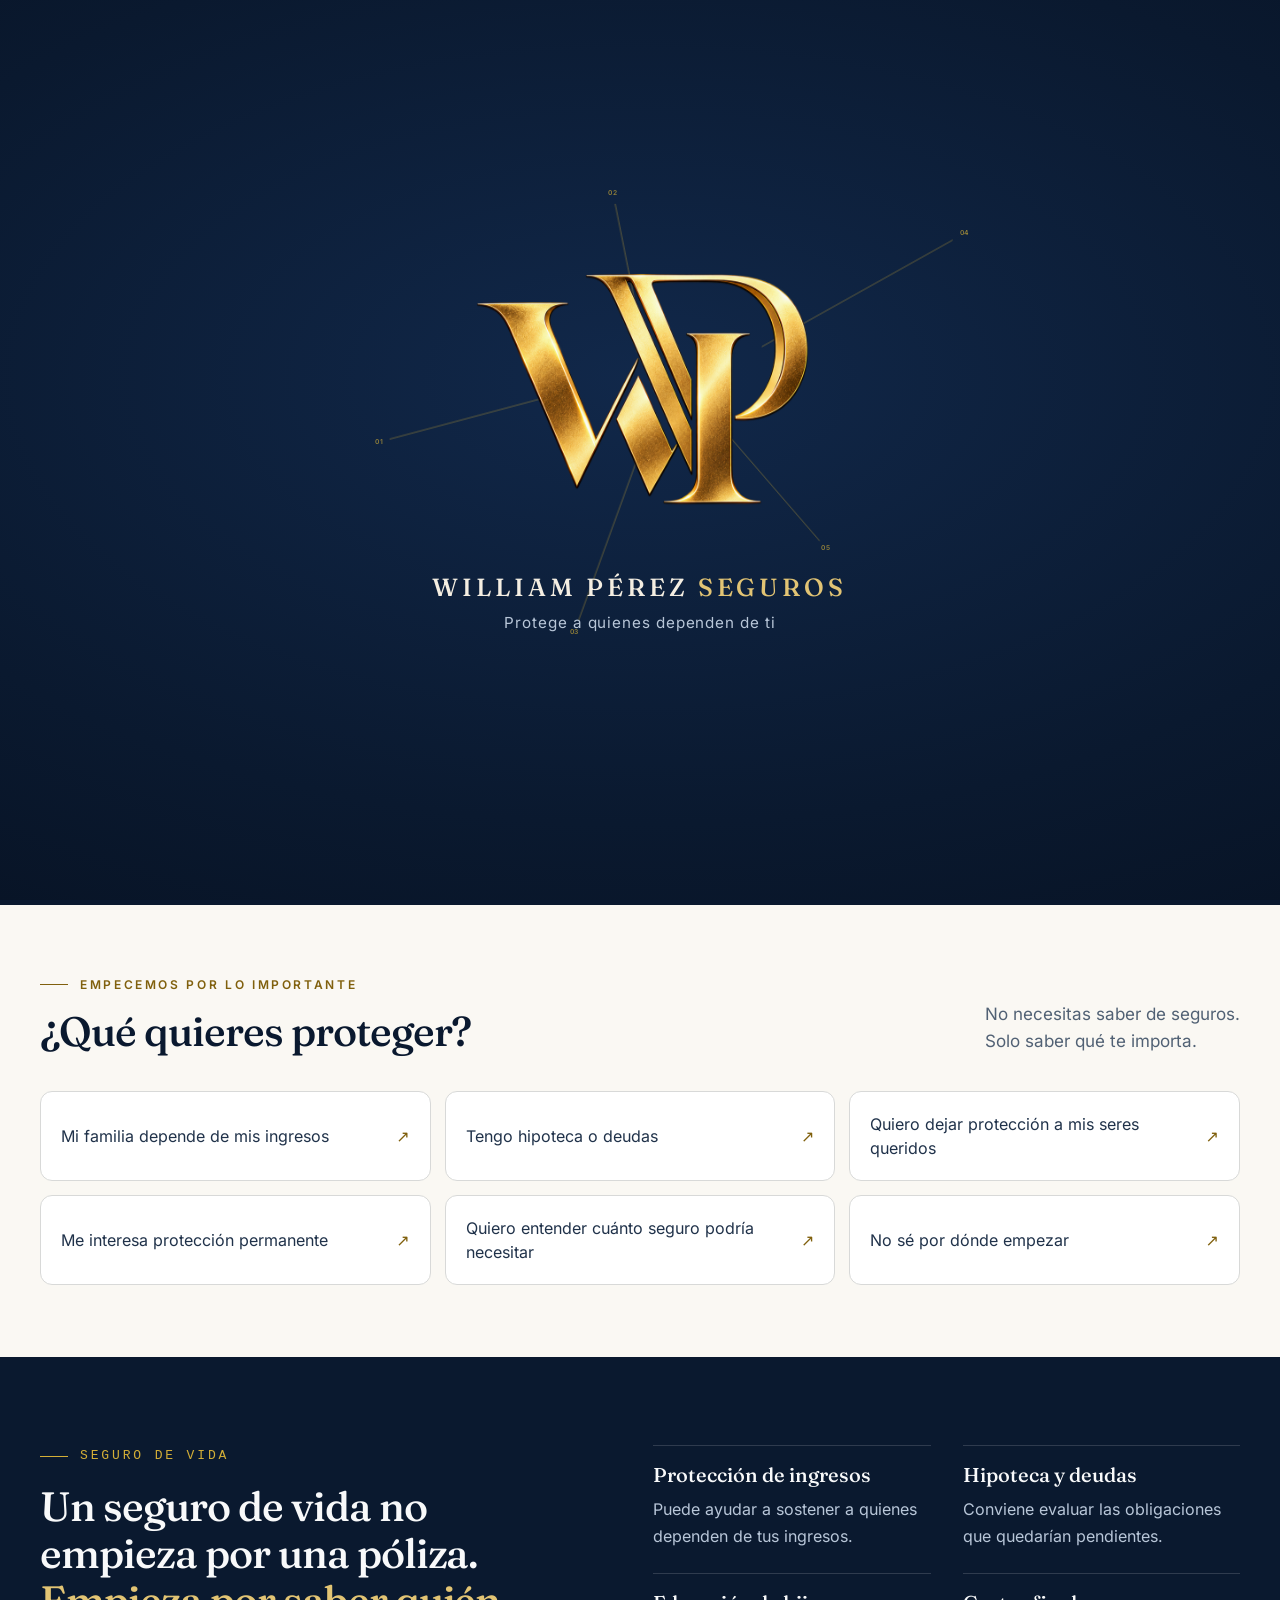
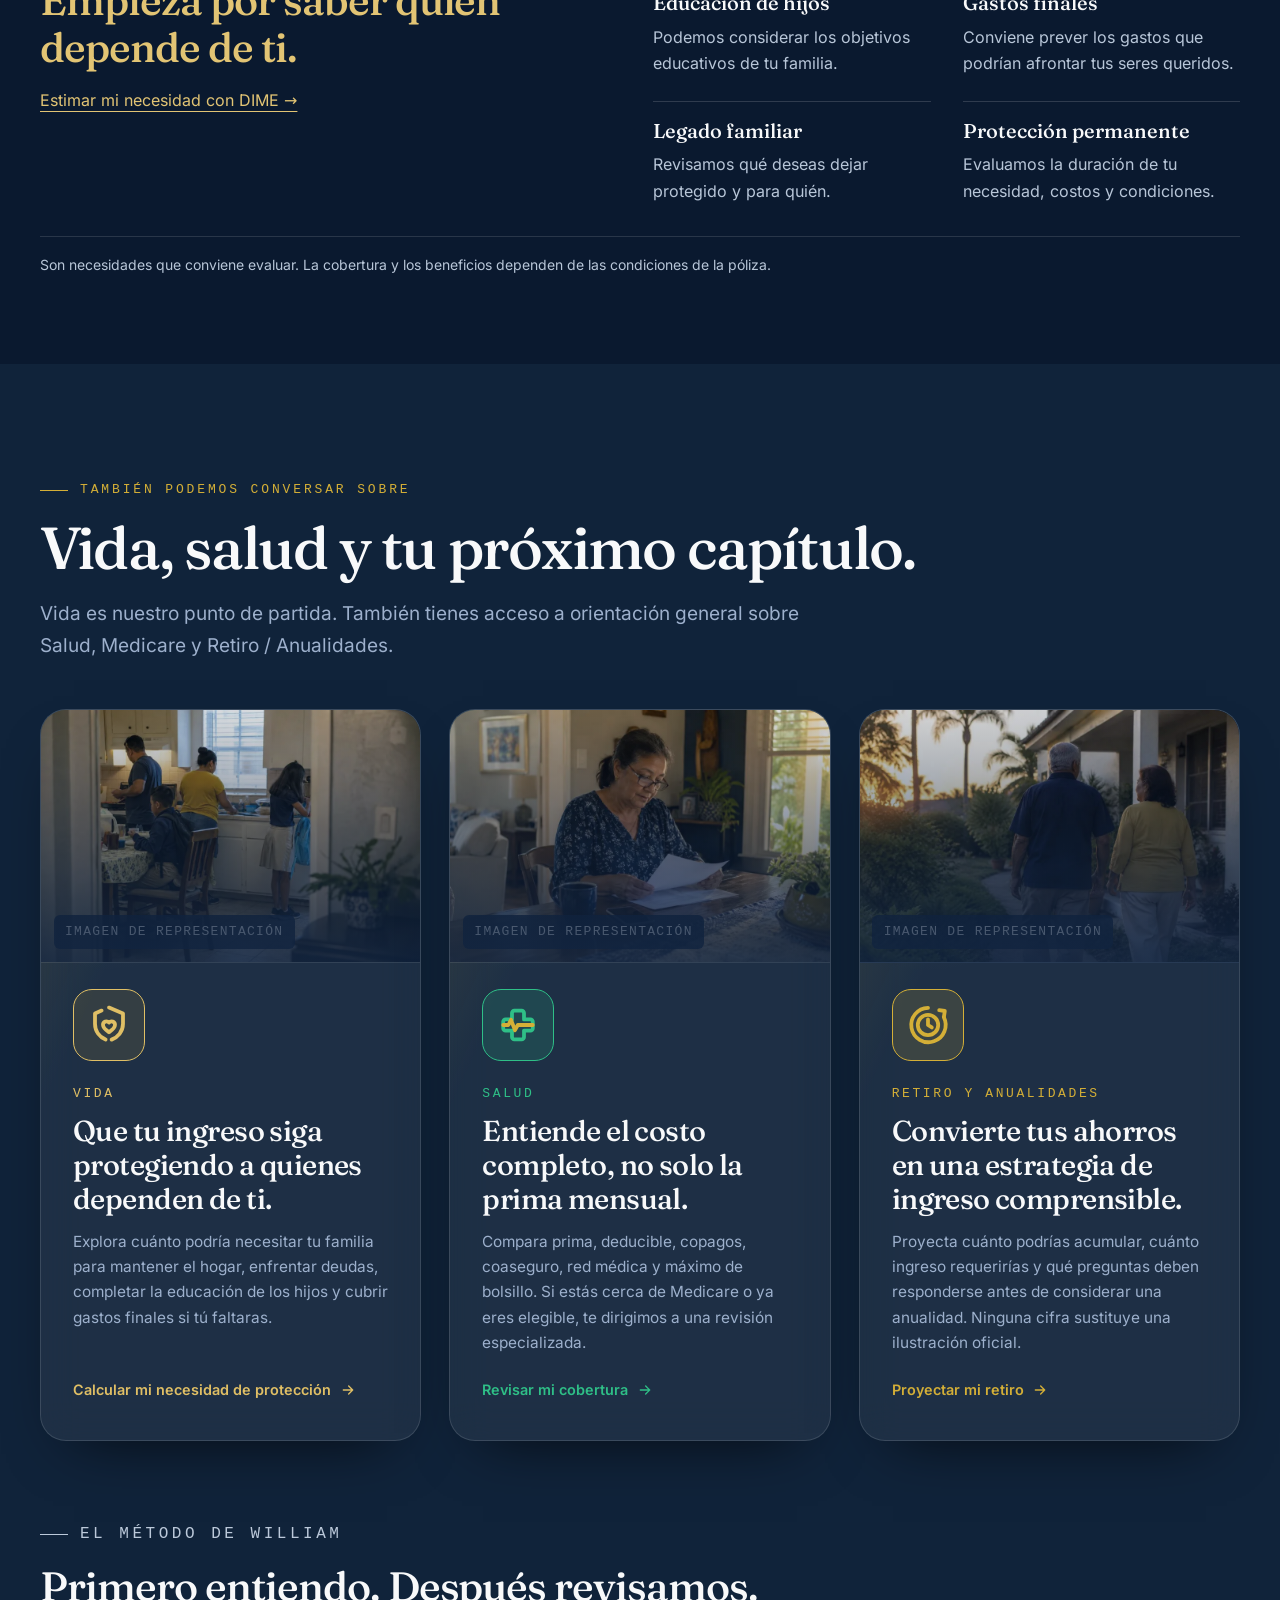
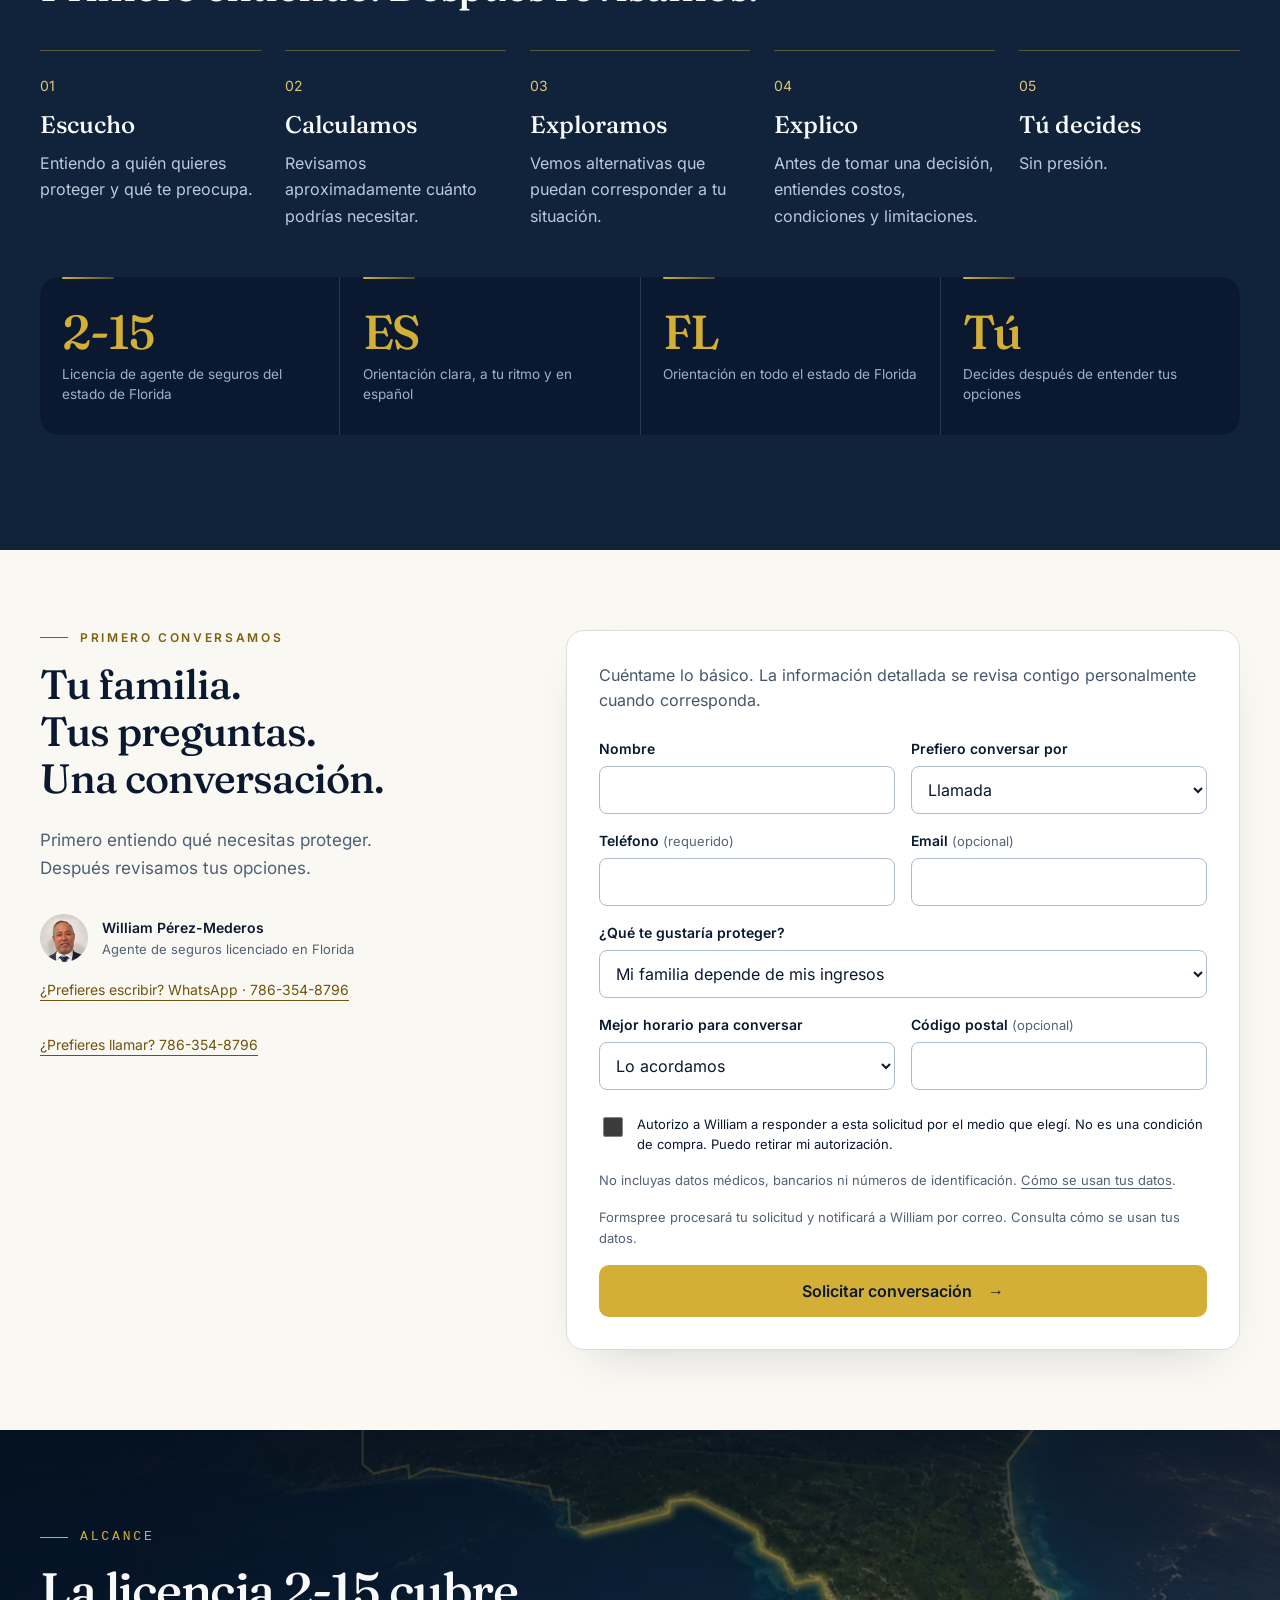
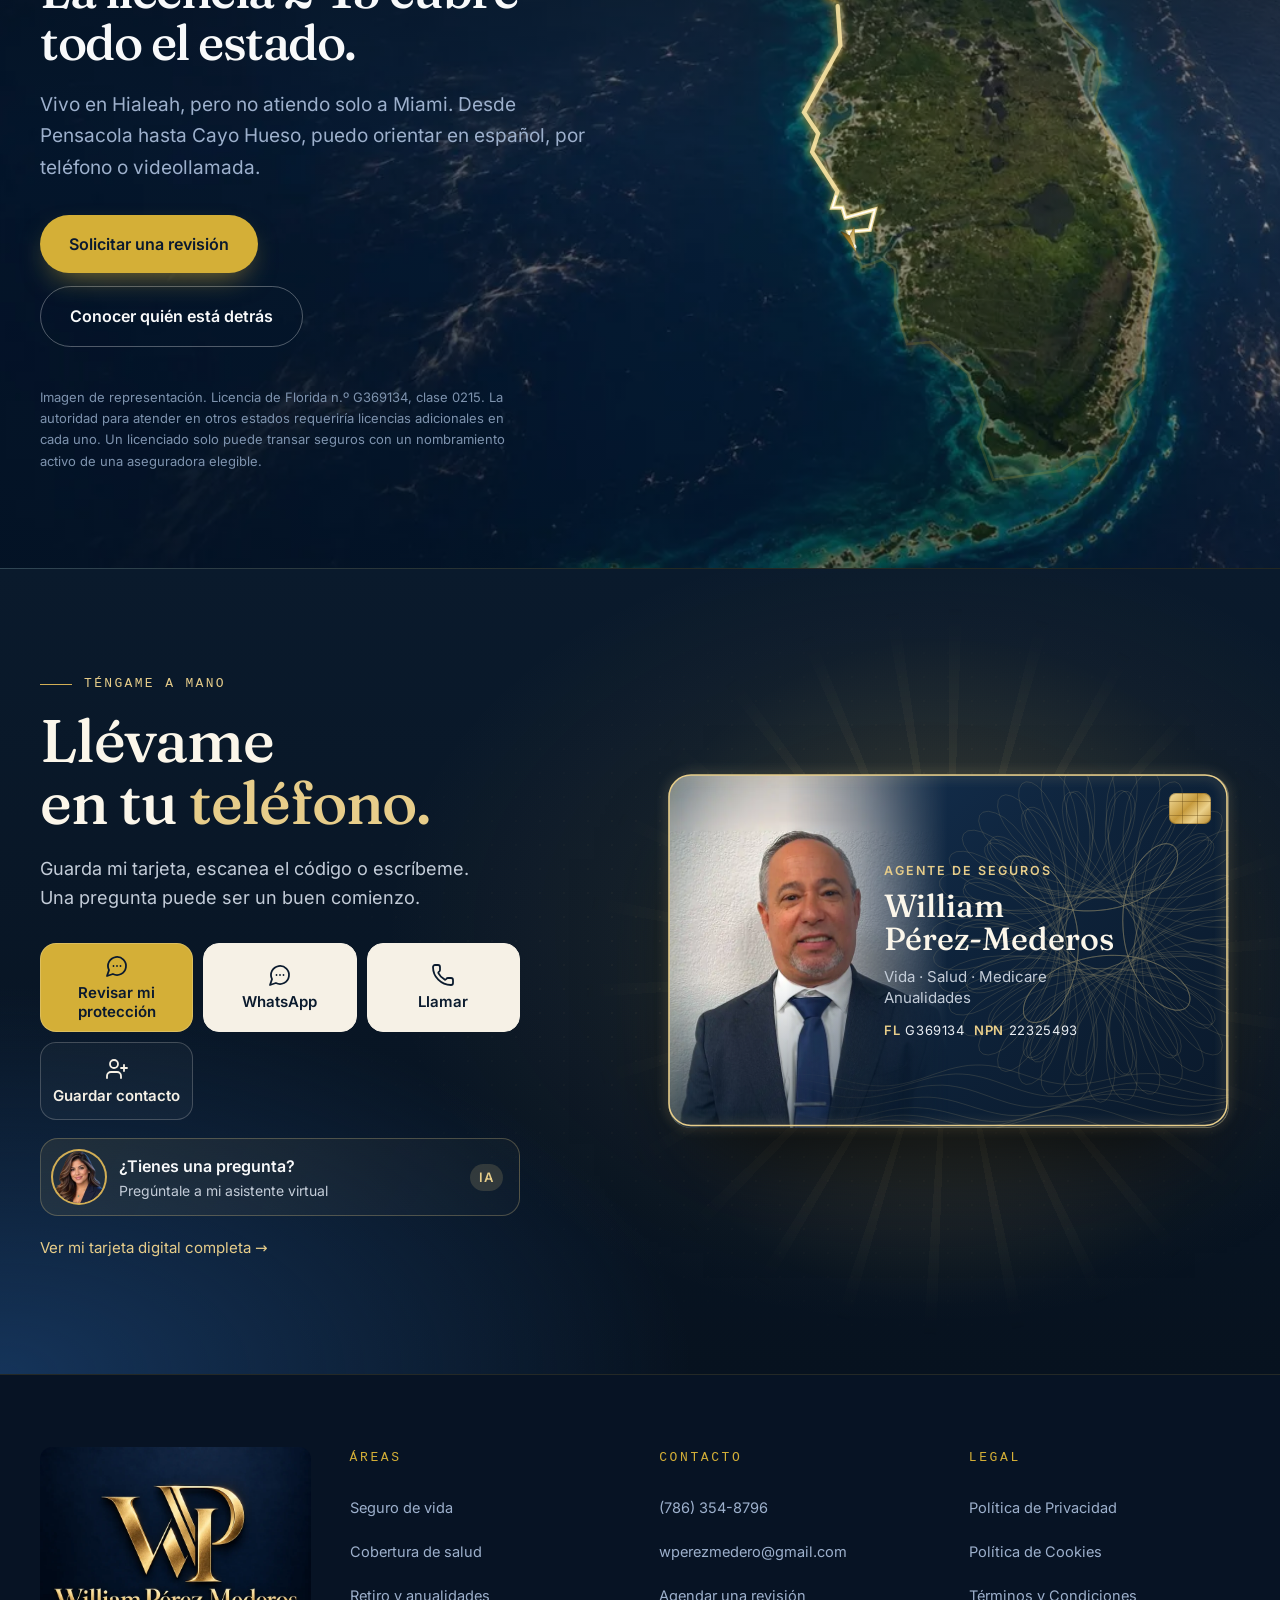
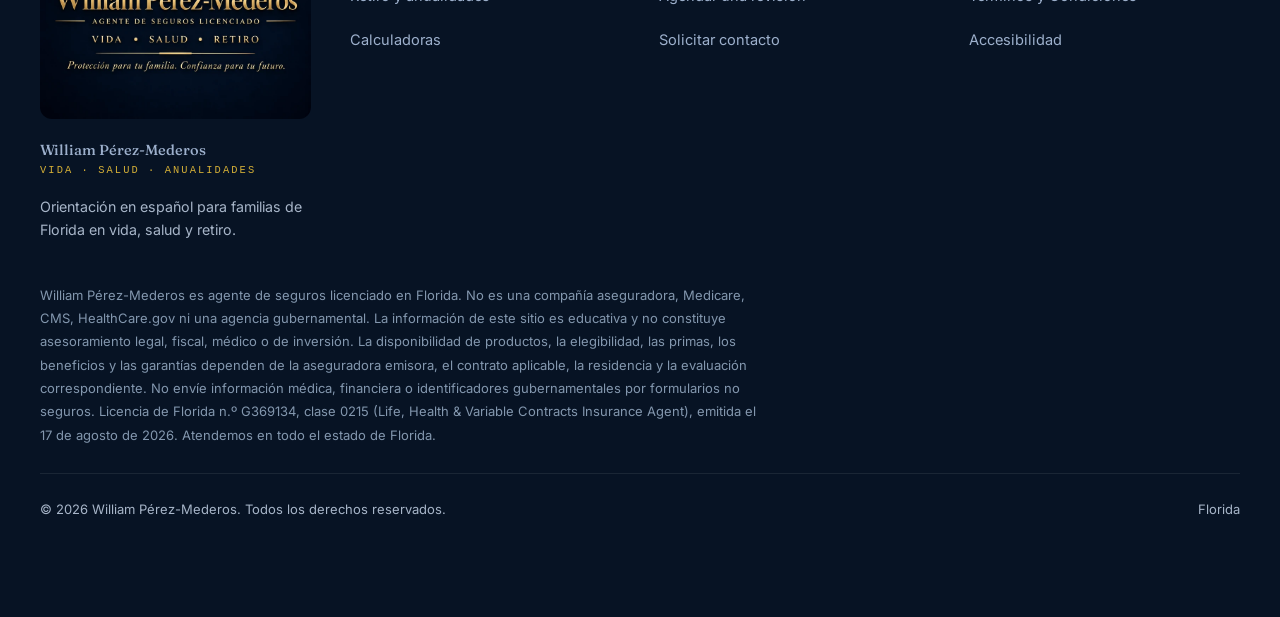
==== commit b74c84b5: "Cambia la foto del hero por el nuevo retrato de oficina" ====
--- a/index.html
+++ b/index.html
@@ -131,7 +131,7 @@
 
     <aside class="hero__photo reveal">
       <div class="fig fig--portrait">
-        <img src="img/hero-william.webp" alt="Retrato de William Pérez-Mederos, agente de seguros en Hialeah, Florida" width="800" height="1000" loading="eager" fetchpriority="high" decoding="async">
+        <img src="img/hero-william.webp?v=20261107" alt="Retrato de William Pérez-Mederos, agente de seguros en Hialeah, Florida" width="800" height="1000" loading="eager" fetchpriority="high" decoding="async">
       </div>
       <div class="hero__chip">
         <b>William Pérez-Mederos</b>
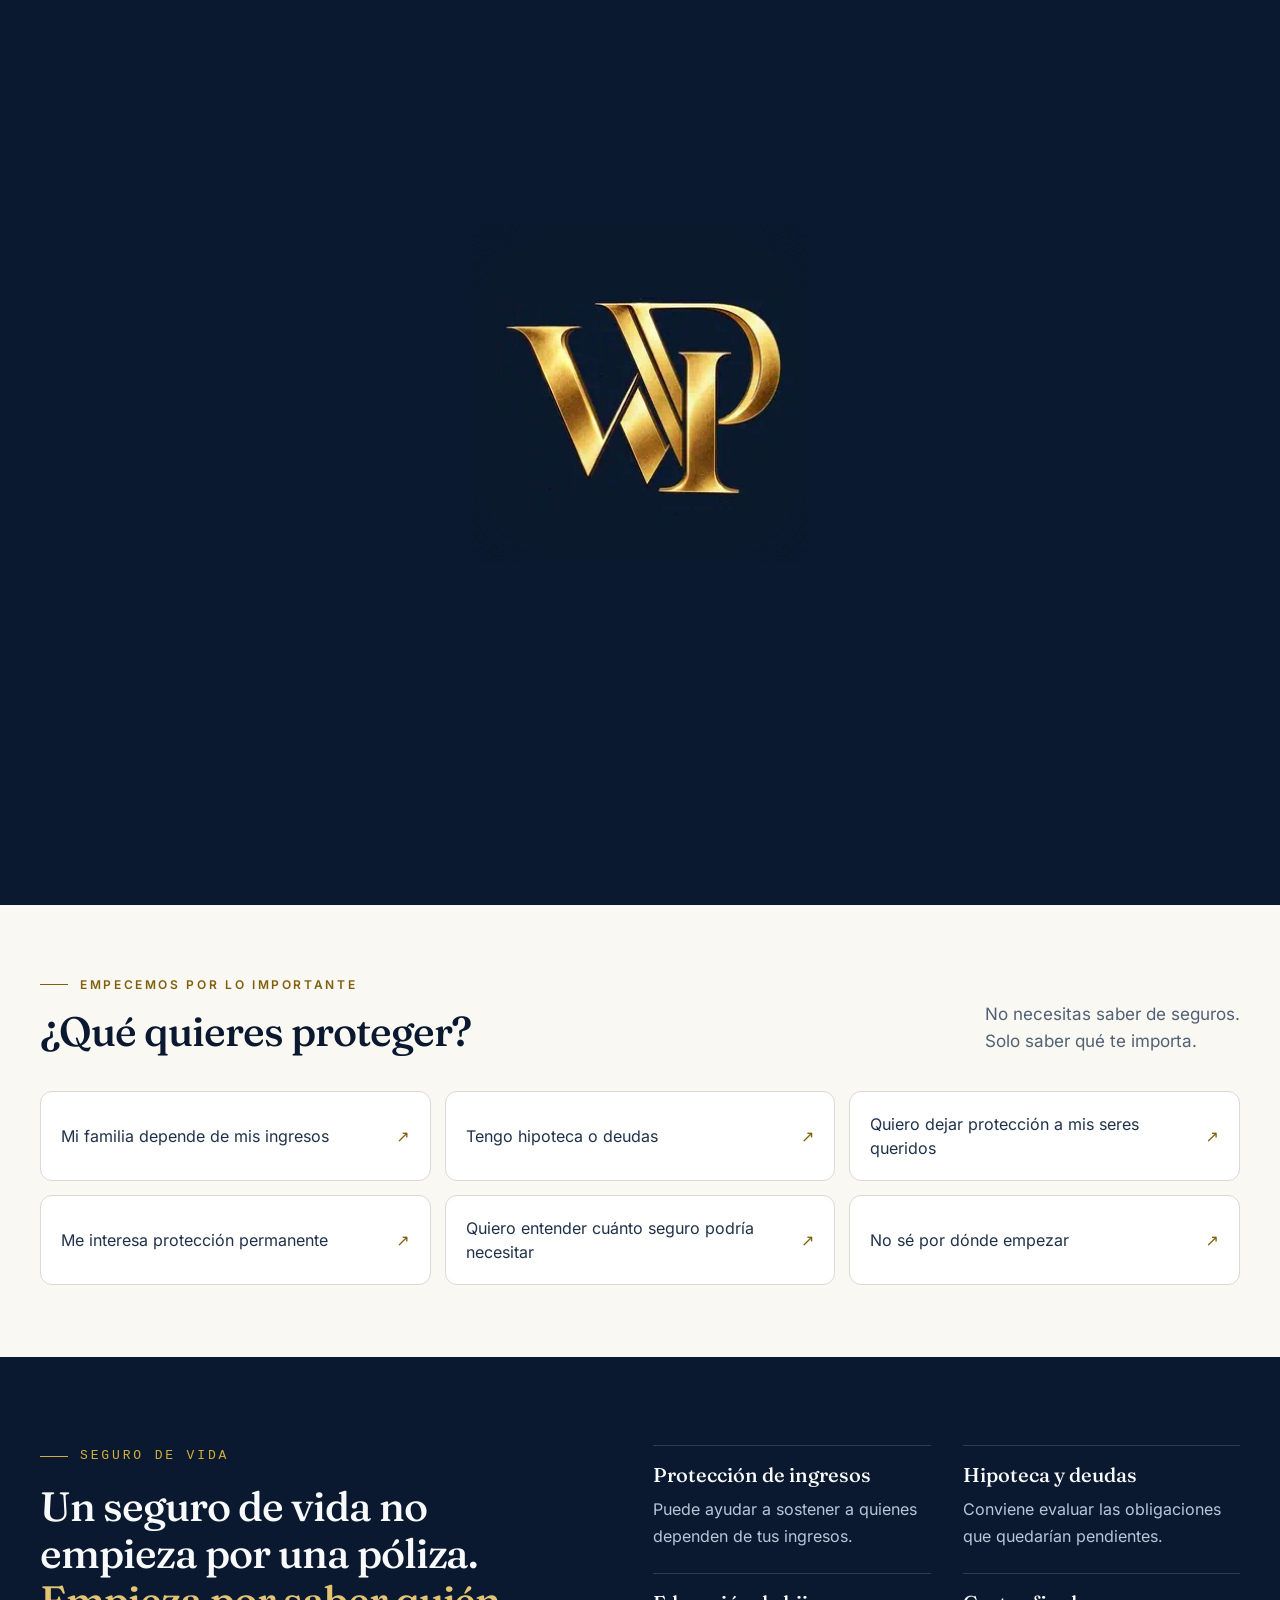
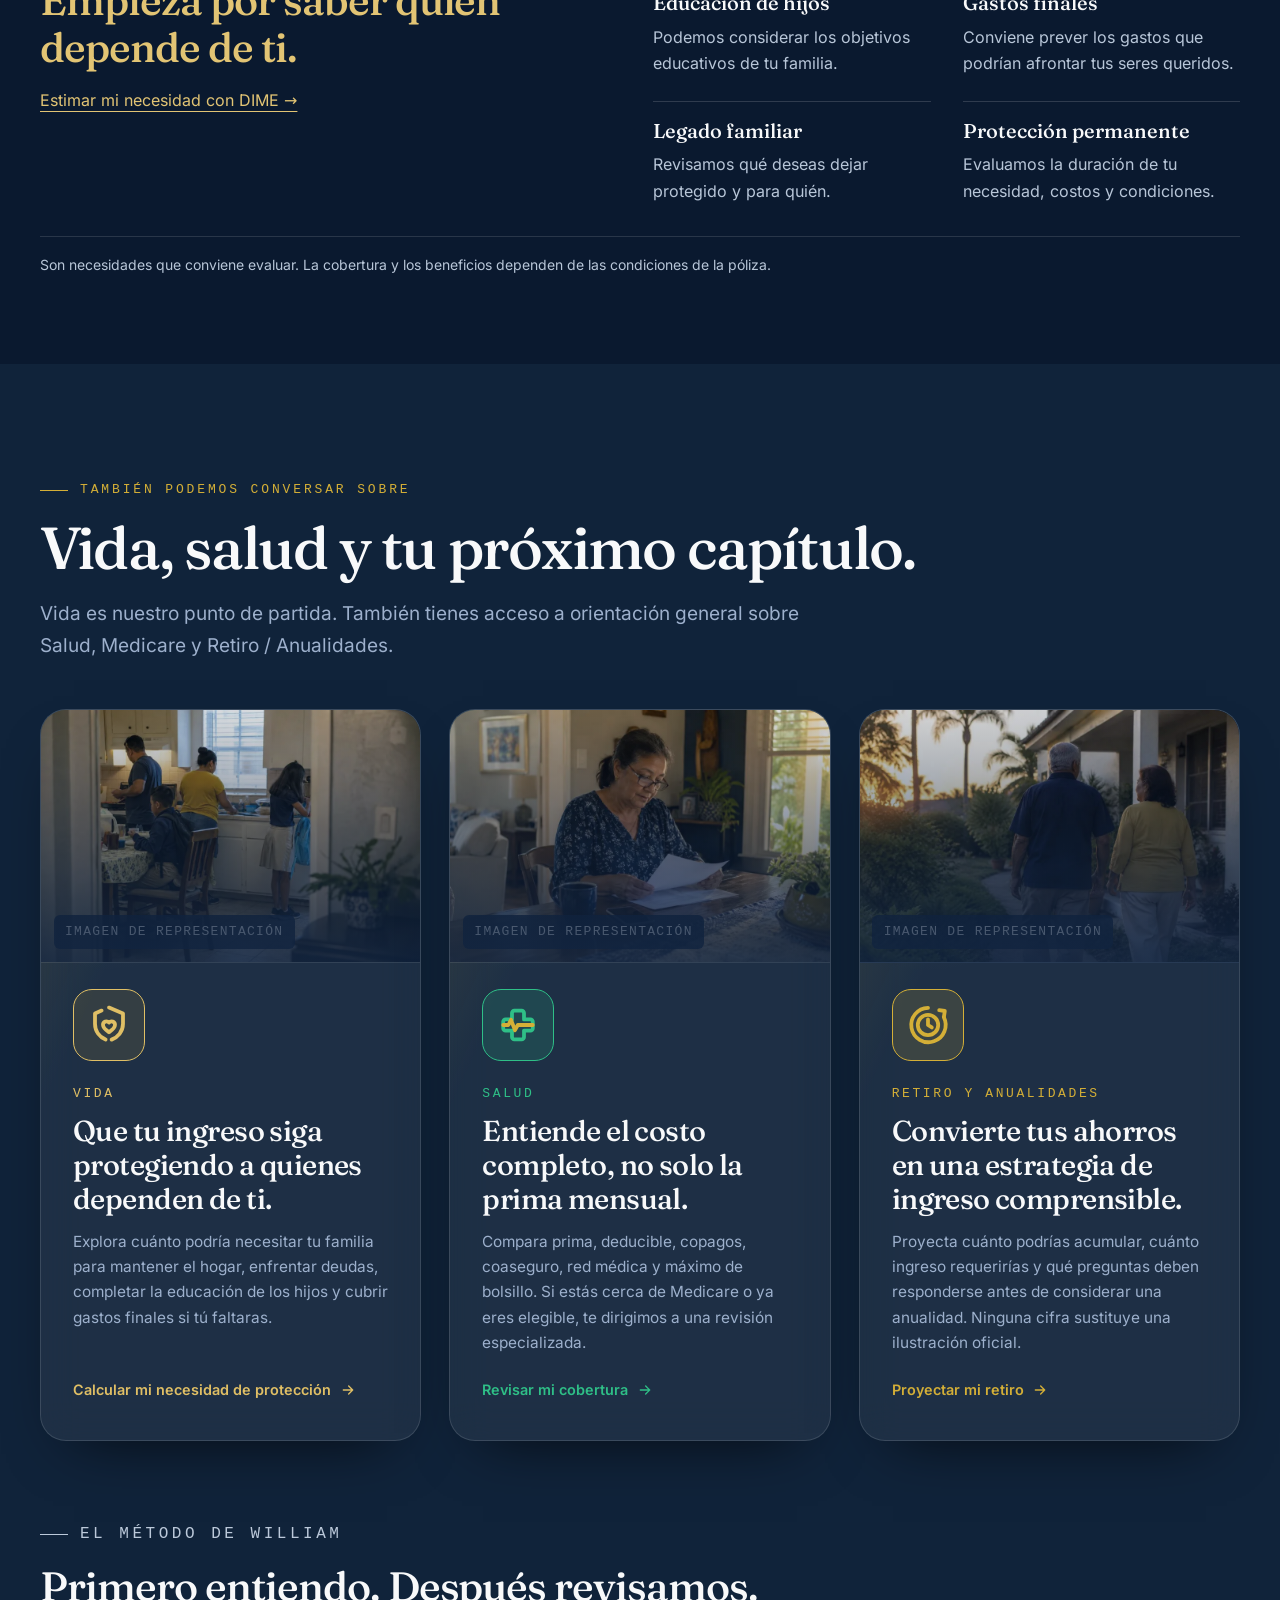
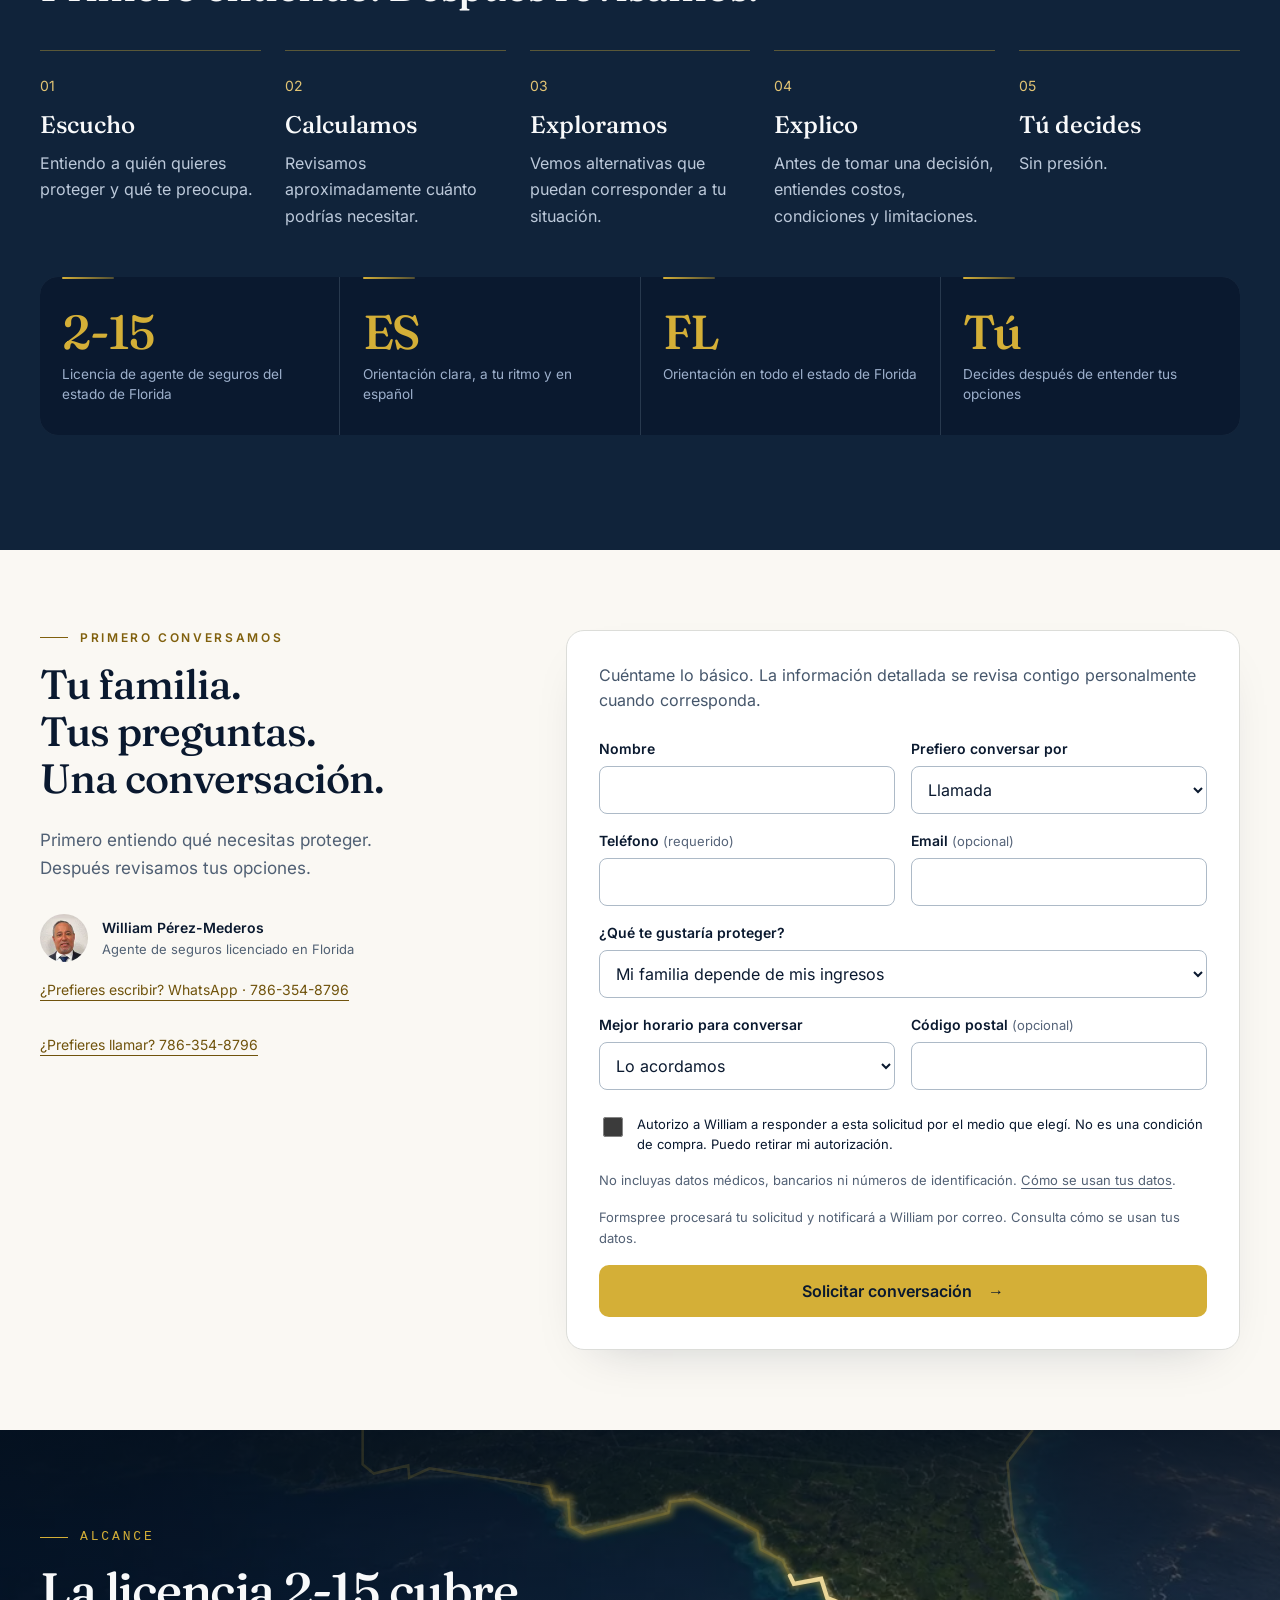
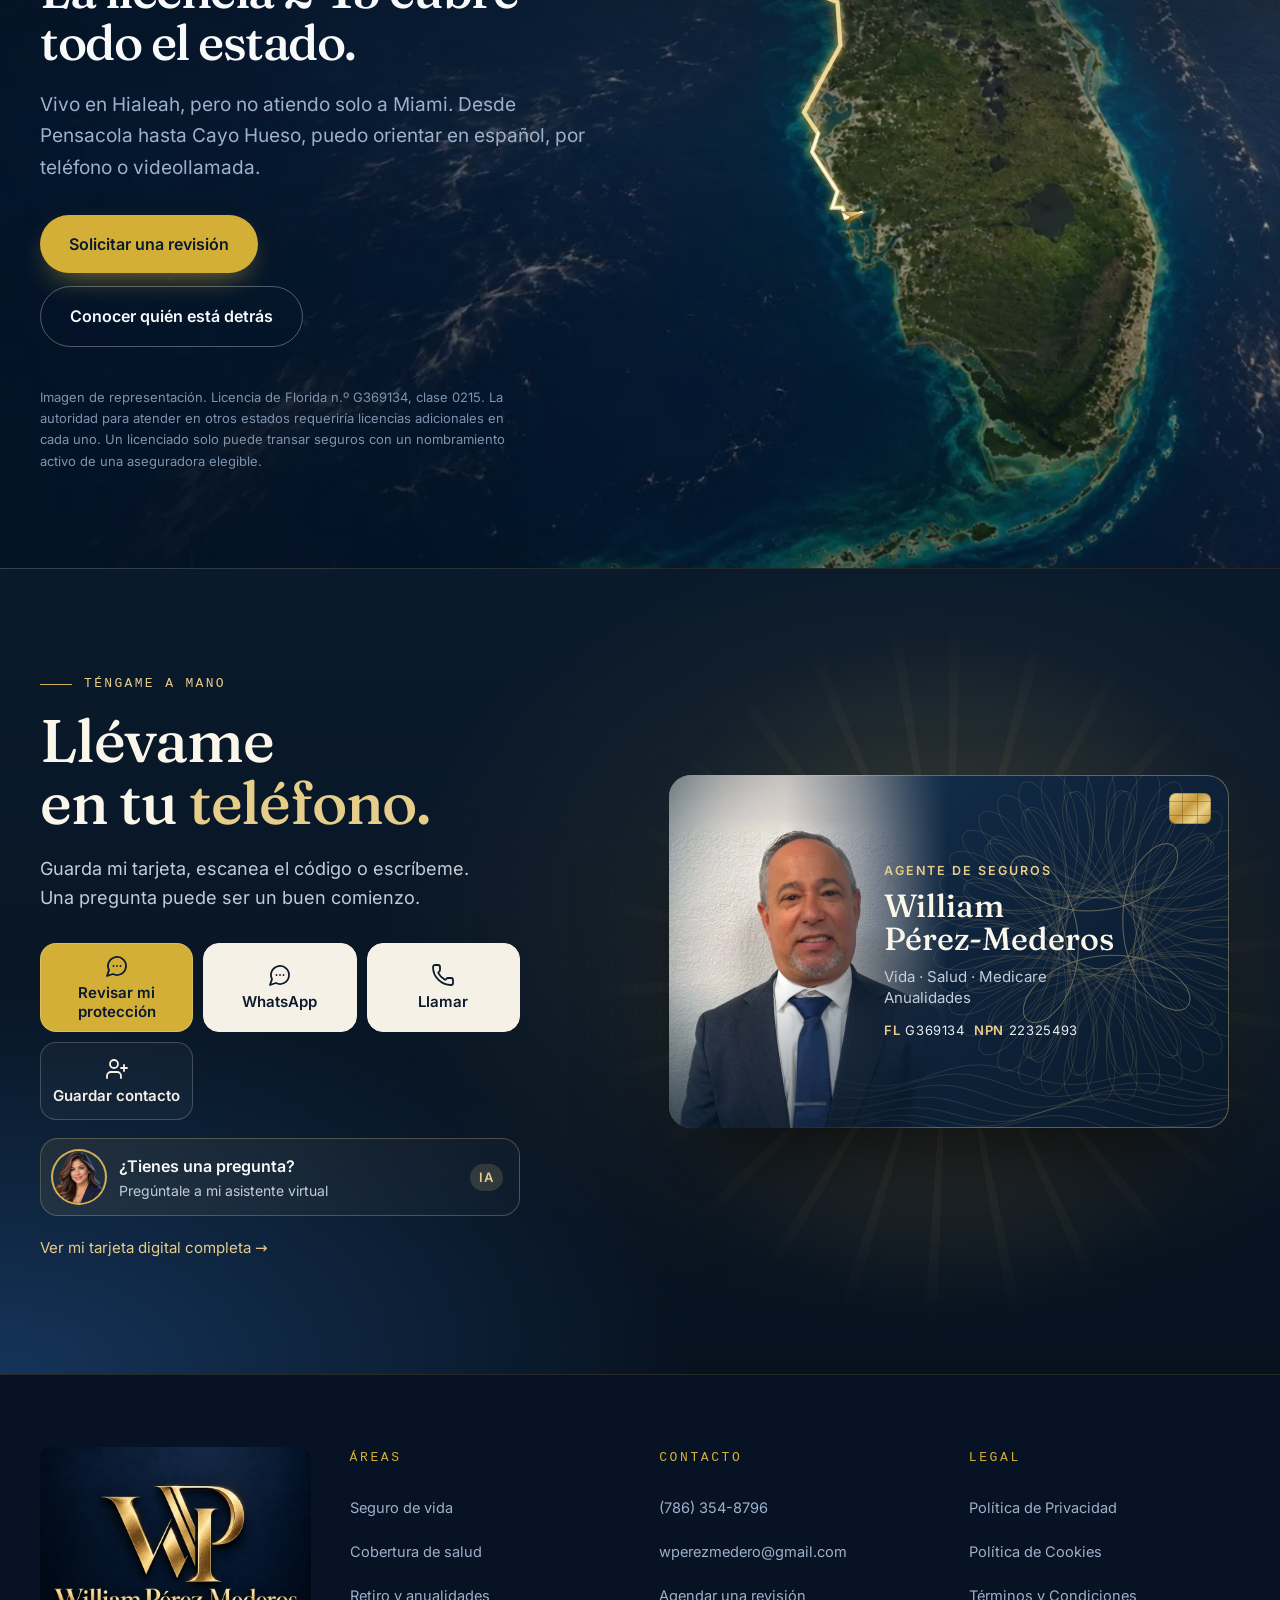
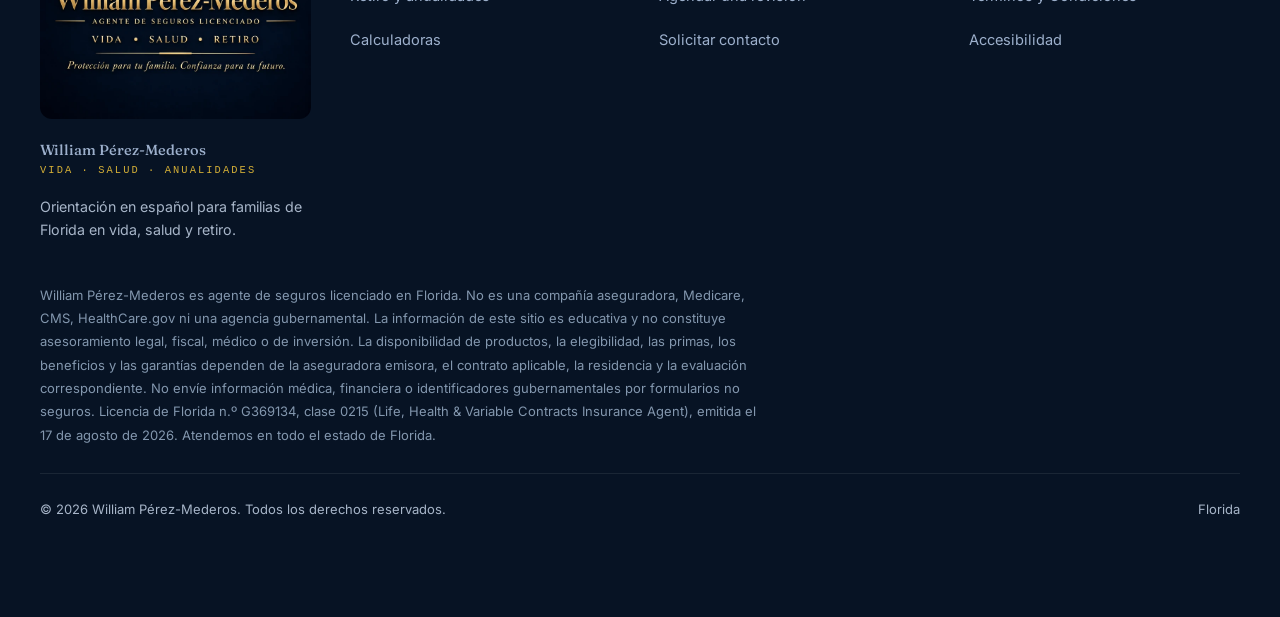
==== commit 82c48c44: "Publica la entrada del logo WP con tres giros 3D y polvo dorado" ====
--- a/index.html
+++ b/index.html
@@ -31,12 +31,20 @@
    Si la página llega tapada por el rayo, la cascada espera a que se descubra. */
 try{if(!matchMedia('(prefers-reduced-motion: reduce)').matches){var H=document.documentElement;H.classList.add('hero-entra');if(H.classList.contains('rayo-cubre'))H.style.setProperty('--hero-base','.22s')}}catch(e){}
 /* Primera entrada de marca; no compite con las transiciones internas. */
-try{if(!matchMedia('(prefers-reduced-motion: reduce)').matches&&!document.documentElement.classList.contains('rayo-cubre')&&!sessionStorage.getItem('wps-brand-entrance-v6')){document.documentElement.classList.add('brand-entrance-active');document.documentElement.style.setProperty('--hero-base','3.3s');setTimeout(function(){document.documentElement.classList.remove('brand-entrance-active')},5200);sessionStorage.setItem('wps-brand-entrance-v6','1')}}catch(e){}
+try {
+  const page = document.documentElement;
+  const key = 'wps-brand-entrance-polvo-v2';
+  if (!matchMedia('(prefers-reduced-motion: reduce)').matches &&
+      !page.classList.contains('rayo-cubre') && !sessionStorage.getItem(key)) {
+    sessionStorage.setItem(key, '1');
+    page.classList.add('brand-entrance-active');
+    setTimeout(() => page.classList.remove('brand-entrance-active'), 9800);
+  }
+} catch (e) {}
 </script>
 <link rel="preload" href="assets/brand/wp-card-transparent-768.webp" as="image">
-<link rel="preload" href="assets/brand/wp-piezas.webp" as="image">
 <link rel="stylesheet" href="assets/css/sitio.css?v=20261001-vida">
-<link rel="stylesheet" href="assets/css/growth.css?v=logo-precision-v6">
+<link rel="stylesheet" href="assets/css/growth.css?v=logo-polvo-v2">
 <link rel="preload" href="tarjeta/assets/fraunces-500.woff2" as="font" type="font/woff2" crossorigin>
 <link rel="icon" href="tarjeta/assets/favicon-48.png">
 <script type="application/ld+json">
@@ -62,7 +70,7 @@
     <p class="brand-entrance__tag">Protege a quienes dependen de ti</p>
   </div>
 </div>
-<script src="assets/js/entrada-marca.js?v=6"></script>
+<script src="assets/js/entrada-marca.js?v=polvo-v2"></script>
 <div class="rayo" aria-hidden="true">
   <div class="rayo__banda">
     <div class="rayo__fondo"></div>
--- a/assets/css/growth.css
+++ b/assets/css/growth.css
@@ -62,37 +62,56 @@
 
 .growth-challenge{min-width:0;max-width:100%;margin:.75rem 0}
 
-/* Entrada de marca v6 «Ensamblaje de precisión» (assets/js/entrada-marca.js).
-   Respaldo sin JS: logo completo y cortina que se retira sola. */
-.brand-entrance{display:none}
-.brand-entrance-active .brand-entrance{position:fixed;inset:0;z-index:100;display:flex;align-items:center;justify-content:center;overflow:hidden;pointer-events:none;animation:brand-curtain 400ms 1.6s cubic-bezier(.4,0,.2,1) both}
-.brand-entrance__bg{position:absolute;inset:0;background:radial-gradient(120% 90% at 50% 42%,#11284A 0%,#0A192F 55%,#060F1E 100%)}
-.brand-entrance__lockup{position:relative;width:min(88vw,540px);display:flex;flex-direction:column;align-items:center;transform:translateY(-3vh)}
-.brand-entrance__symbol{position:relative;width:min(64vw,340px);aspect-ratio:1;perspective:1100px;perspective-origin:50% 45%;transform-origin:50% 50%}
-.brand-entrance__final{position:absolute;inset:0;width:100%;height:100%;max-width:none;display:block;object-fit:contain;z-index:2}
-.brand-entrance.is-js .brand-entrance__final{opacity:0}
-.brand-entrance__name,.brand-entrance__tag{margin:0;text-align:center;opacity:0}
-.brand-entrance:not(.is-js) .brand-entrance__name,.brand-entrance:not(.is-js) .brand-entrance__tag{opacity:1}
-.brand-entrance__name{margin-top:clamp(.6rem,2.4vw,1.3rem);font:500 clamp(1.05rem,3.6vw,1.55rem)/1.2 Fraunces,Georgia,serif;letter-spacing:.16em;text-transform:uppercase;color:#F4EEE2;white-space:nowrap}
-.brand-entrance__name span{color:#E2C474}
-.brand-entrance__tag{margin-top:.55rem;font:400 clamp(.78rem,2.6vw,.95rem)/1.4 Inter,system-ui,sans-serif;letter-spacing:.06em;color:#B8C6D8}
-.be-stage{position:absolute;inset:0;transform-style:preserve-3d;z-index:1}
-.be-piece{position:absolute;transform-style:preserve-3d;will-change:transform}
-.be-layer{position:absolute;inset:0;background-repeat:no-repeat;opacity:0;backface-visibility:visible}
-.be-blueprint{position:absolute;inset:-16%;z-index:0}
-.be-blueprint svg{width:100%;height:100%;overflow:visible}
-.be-blueprint path{fill:none;stroke:#D4AF37;stroke-width:1;vector-effect:non-scaling-stroke;stroke-dasharray:1;stroke-dashoffset:1;opacity:0}
-.be-blueprint .be-guide{stroke:#D4AF3766;stroke-dasharray:1}
-.be-blueprint .be-mark{stroke:#D4AF3799}
-.be-blueprint .be-cross{stroke:#D4AF3755}
-.be-blueprint .be-num{font:500 15px Inter,system-ui,sans-serif;letter-spacing:.12em;fill:#D4AF37AA;text-anchor:middle;dominant-baseline:middle;opacity:0}
-.be-glow{position:absolute;inset:-28%;z-index:0;opacity:0;background:radial-gradient(closest-side,rgba(255,226,140,.55),rgba(212,175,55,.22) 45%,rgba(212,175,55,0) 72%)}
-.be-ring{position:absolute;left:50%;top:50%;width:100%;aspect-ratio:1;border-radius:50%;border:1px solid rgba(226,196,116,.85);box-shadow:0 0 18px rgba(212,175,55,.35),inset 0 0 18px rgba(212,175,55,.25);opacity:0;z-index:0}
-.be-sheen{position:absolute;inset:0;z-index:3;opacity:0;pointer-events:none;background:linear-gradient(105deg,rgba(255,255,255,0) 40%,rgba(255,240,200,.12) 46%,rgba(255,250,235,.62) 50%,rgba(255,240,200,.12) 54%,rgba(255,255,255,0) 60%) 140% 0/260% 100% no-repeat;mix-blend-mode:screen;-webkit-mask:url(../brand/wp-card-transparent-768.webp) center/contain no-repeat;mask:url(../brand/wp-card-transparent-768.webp) center/contain no-repeat}
-.be-spark{position:absolute;left:0;top:0;margin:-1px 0 0 -1px;border-radius:50%;background:radial-gradient(circle,#FFF8E1 0%,#F3D27A 45%,rgba(212,175,55,0) 75%);box-shadow:0 0 6px 1px rgba(243,210,122,.7);opacity:0;z-index:4}
-@keyframes brand-curtain{from{opacity:1;visibility:visible}to{opacity:0;visibility:hidden}}
-@media(max-width:600px){.brand-entrance__symbol{width:min(70vw,300px)}}
-@media(prefers-reduced-motion:reduce){.brand-entrance{display:none!important}.brand-entrance-active .brand-entrance{display:none!important}}
+/* Entrada: tres giros del monograma completo y una disolución en polvo. */
+.brand-entrance { display: none; }
+.brand-entrance-active { --hero-base: 1.7s; }
+.brand-entrance-active .brand-entrance {
+  position: fixed; inset: 0; z-index: 100; display: grid; place-items: center;
+  overflow: hidden; pointer-events: none;
+  animation: brand-curtain .3s 3.1s both;
+}
+.brand-entrance__bg { position: absolute; inset: 0; background: #0a192f; }
+.brand-entrance__lockup {
+  position: relative; display: grid; justify-items: center;
+  width: min(90vw, 540px); transform: translateY(-3vh);
+}
+.brand-entrance__symbol {
+  position: relative; width: min(70vw, 340px); aspect-ratio: 1;
+  perspective: 900px;
+}
+.brand-entrance__final, .brand-entrance__film, .brand-entrance__fallback {
+  position: absolute; display: block; max-width: none; object-fit: contain;
+}
+.brand-entrance__final { inset: 8.5%; width: 83%; height: 83%; }
+.brand-entrance__film, .brand-entrance__fallback {
+  inset: 0; width: 100%; height: 100%; opacity: 0;
+  -webkit-mask-image: radial-gradient(ellipse, #000 78%, transparent 96%);
+  mask-image: radial-gradient(ellipse, #000 78%, transparent 96%);
+}
+.brand-entrance.is-playing, .brand-entrance.is-fallback { animation: none; }
+.brand-entrance.is-playing .brand-entrance__film,
+.brand-entrance.is-fallback .brand-entrance__fallback { opacity: 1; }
+.brand-entrance.is-playing .brand-entrance__final,
+.brand-entrance.is-fallback .brand-entrance__final { opacity: 0; }
+.brand-entrance:is(.is-playing, .is-fallback) :is(.brand-entrance__name, .brand-entrance__tag) {
+  animation: brand-curtain .95s 4.5s both;
+}
+.brand-entrance.is-leaving { animation: brand-curtain .36s ease-out both; }
+.brand-entrance__name, .brand-entrance__tag { margin: 0; text-align: center; }
+.brand-entrance__name {
+  font: 500 clamp(1.05rem,3.6vw,1.55rem)/1.2 Fraunces,Georgia,serif;
+  letter-spacing: .16em; text-transform: uppercase; color: #f4eee2;
+}
+.brand-entrance__name span { color: #e2c474; }
+.brand-entrance__tag {
+  margin-top: .55rem; color: #b8c6d8;
+  font: 400 clamp(.78rem,2.6vw,.95rem)/1.4 Inter,system-ui,sans-serif; letter-spacing: .06em;
+}
+@keyframes brand-curtain { from { opacity: 1; } to { opacity: 0; visibility: hidden; } }
+@media (prefers-reduced-motion: reduce) {
+  .brand-entrance-active .brand-entrance { display: none; }
+  .brand-entrance-active { --hero-base: 0s; }
+}
 
 /* Header uses the transparent approved monogram without the signature crop. */
 .header .wp-brand-mark{background:transparent;border:0;border-radius:0;overflow:visible}
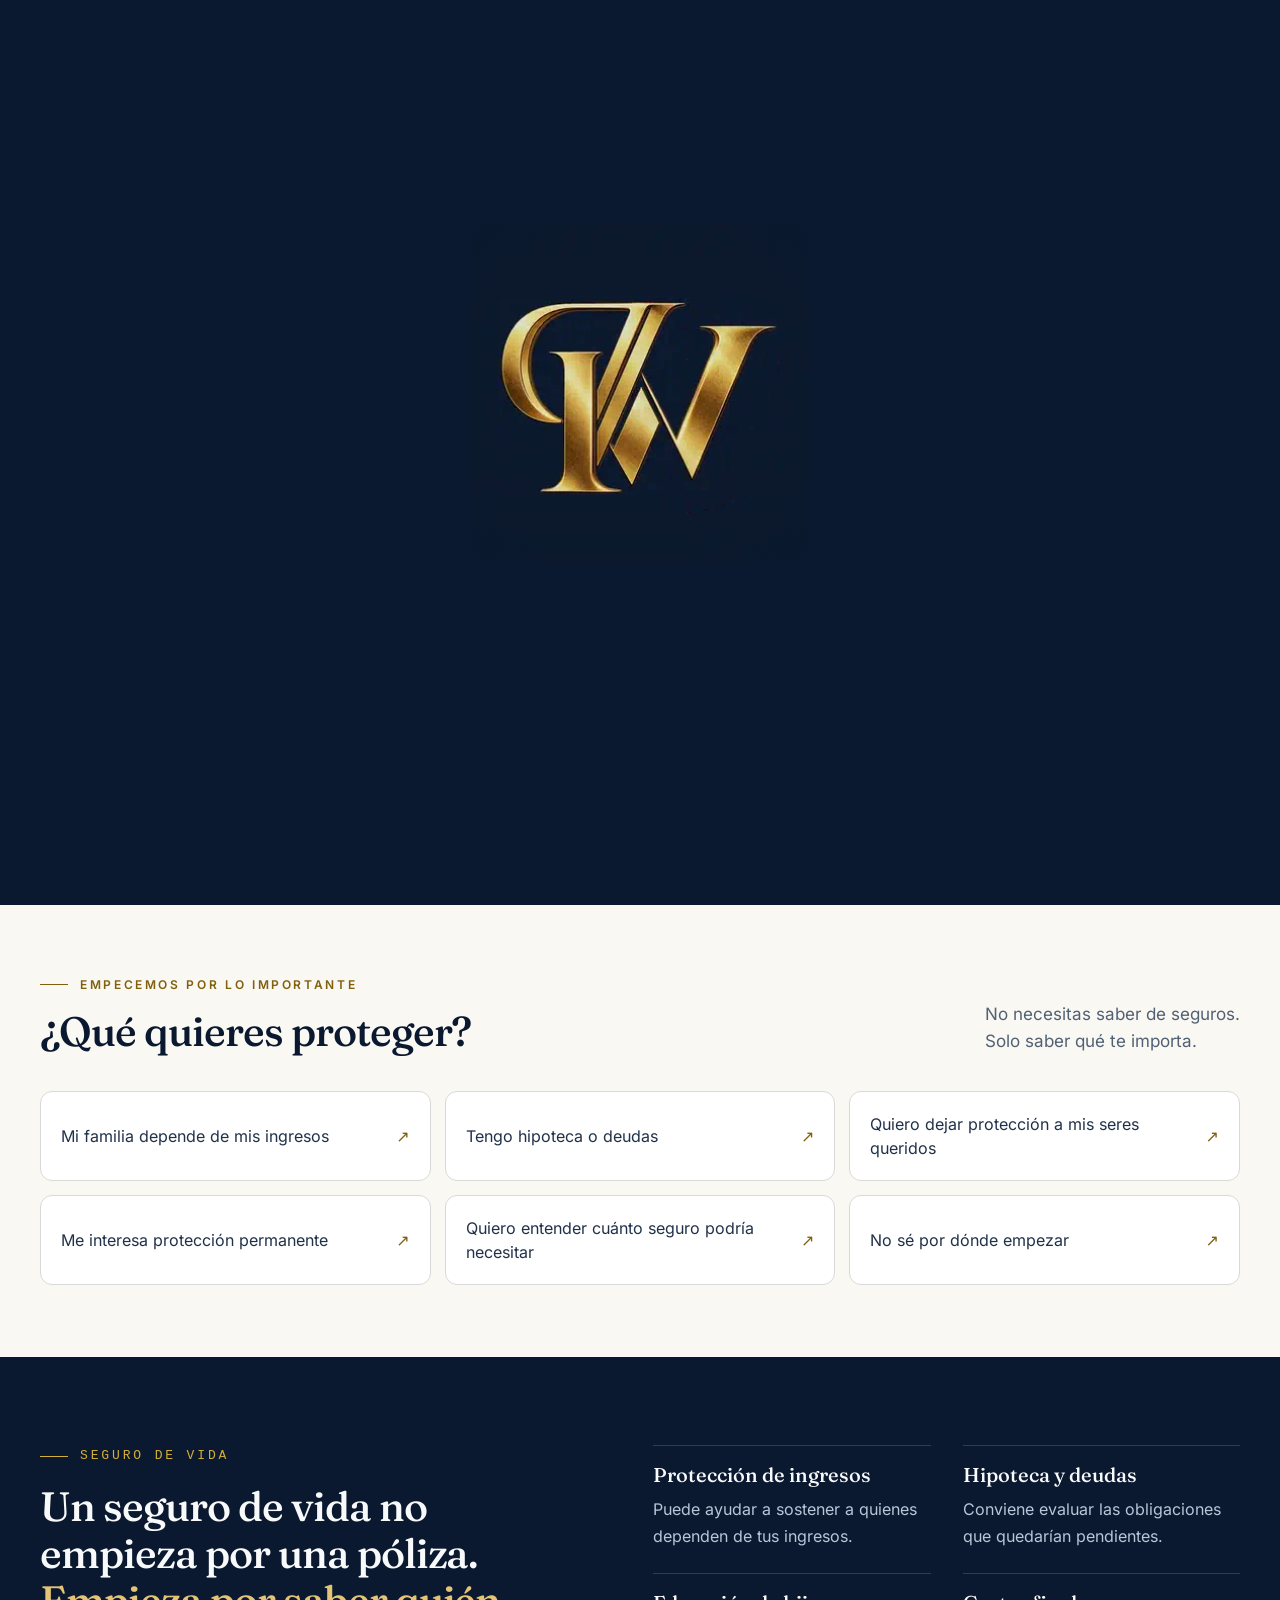
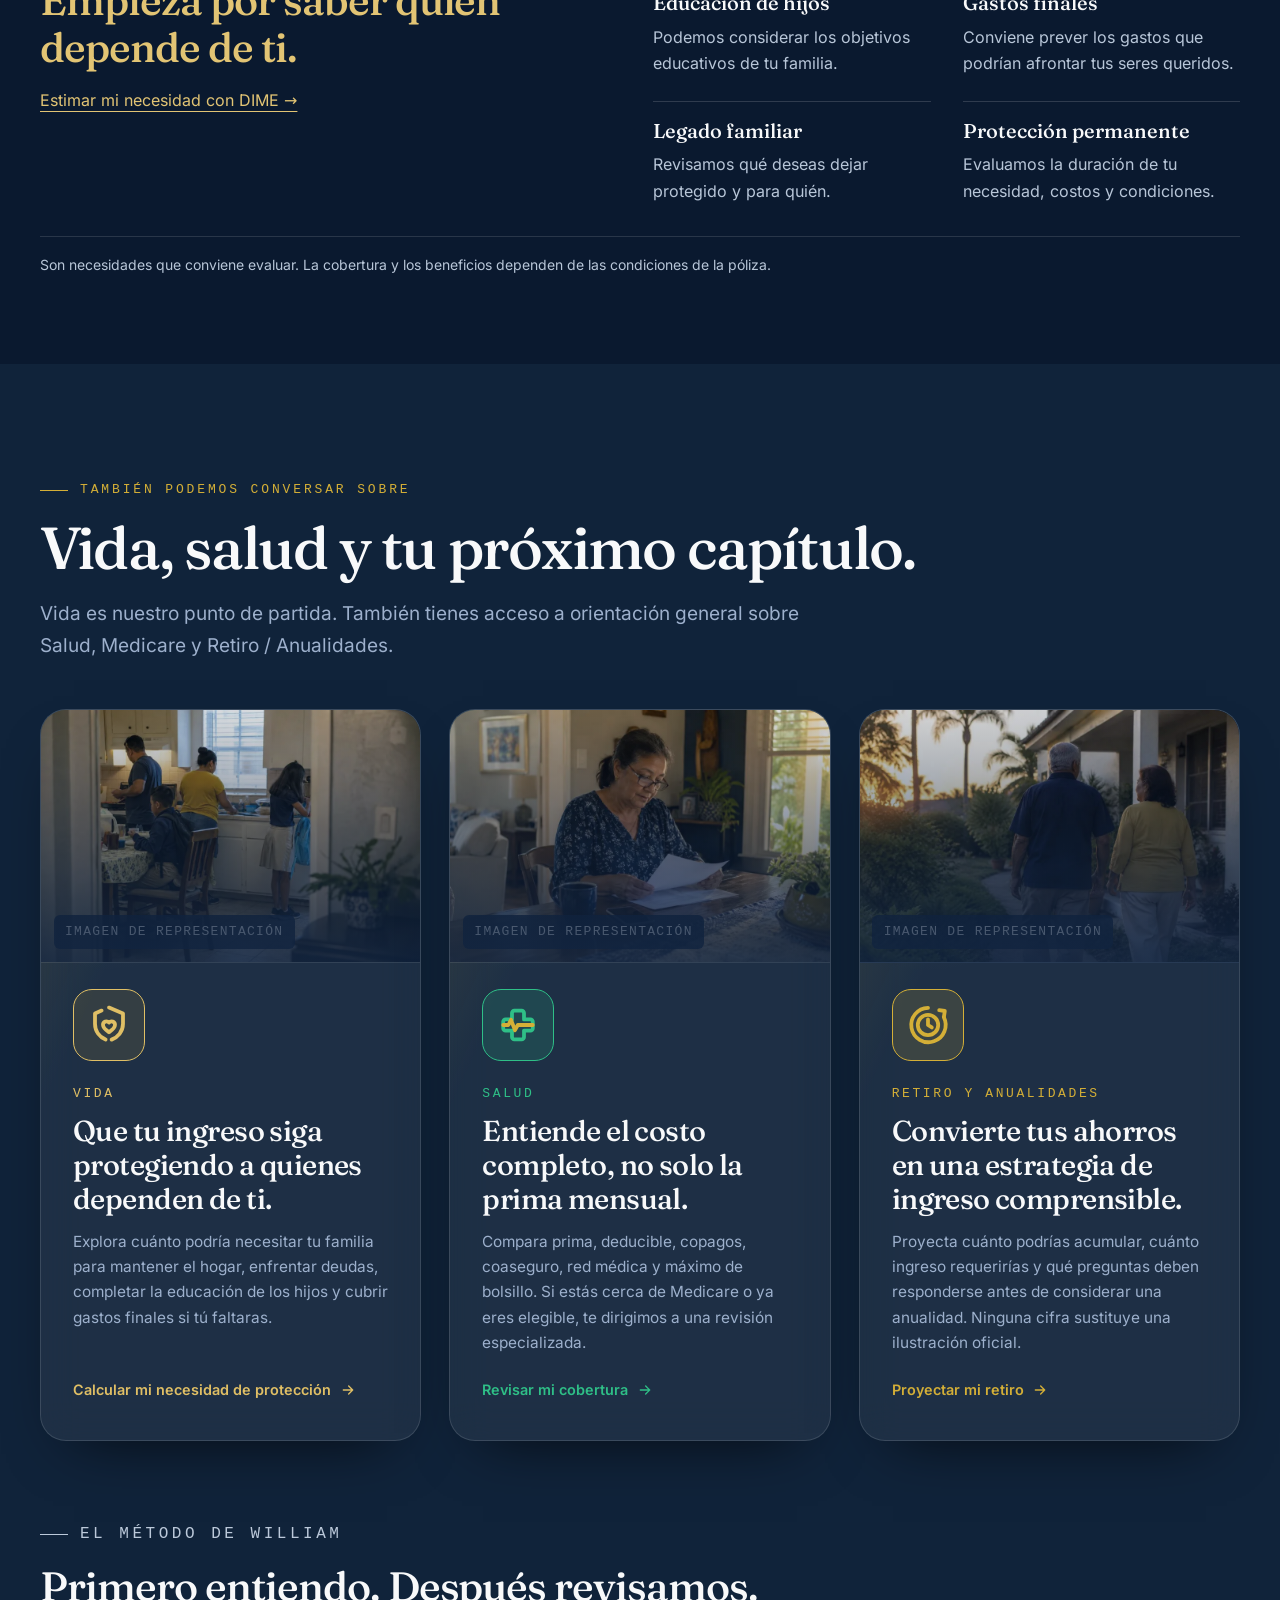
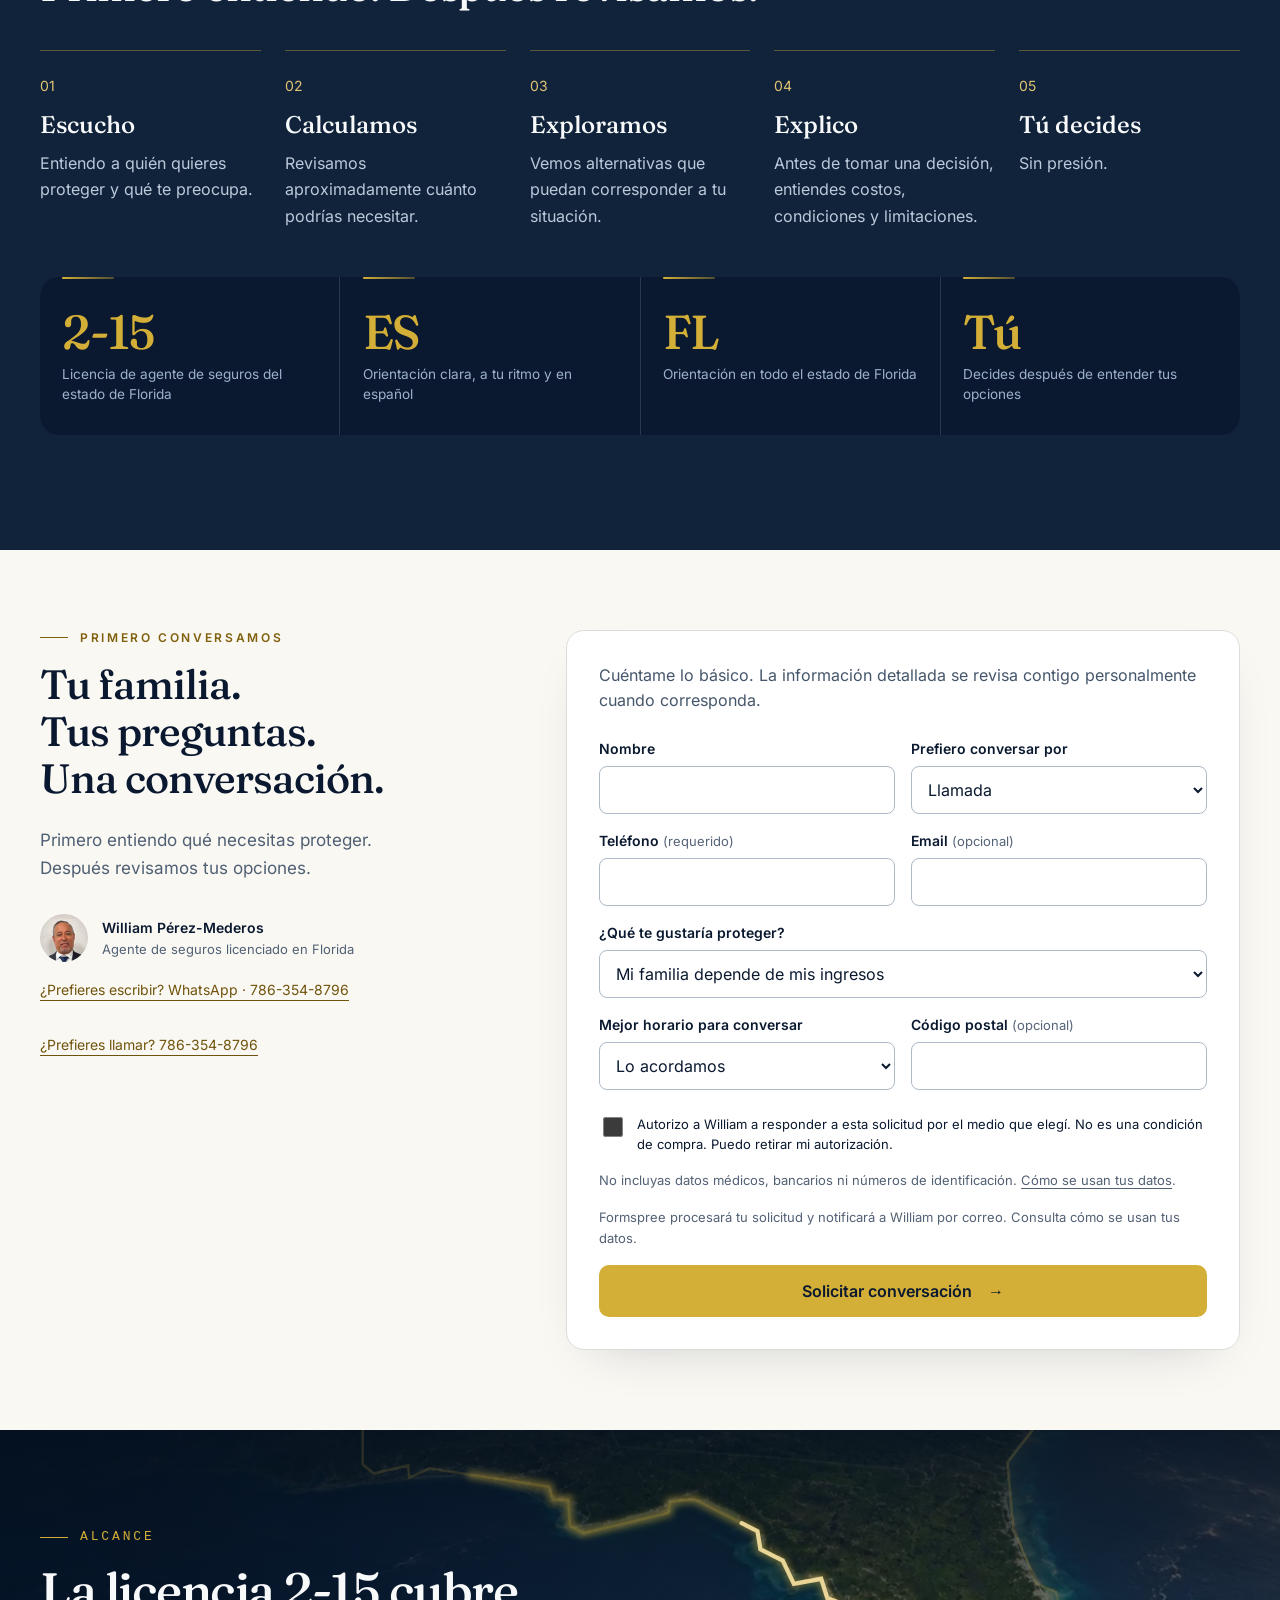
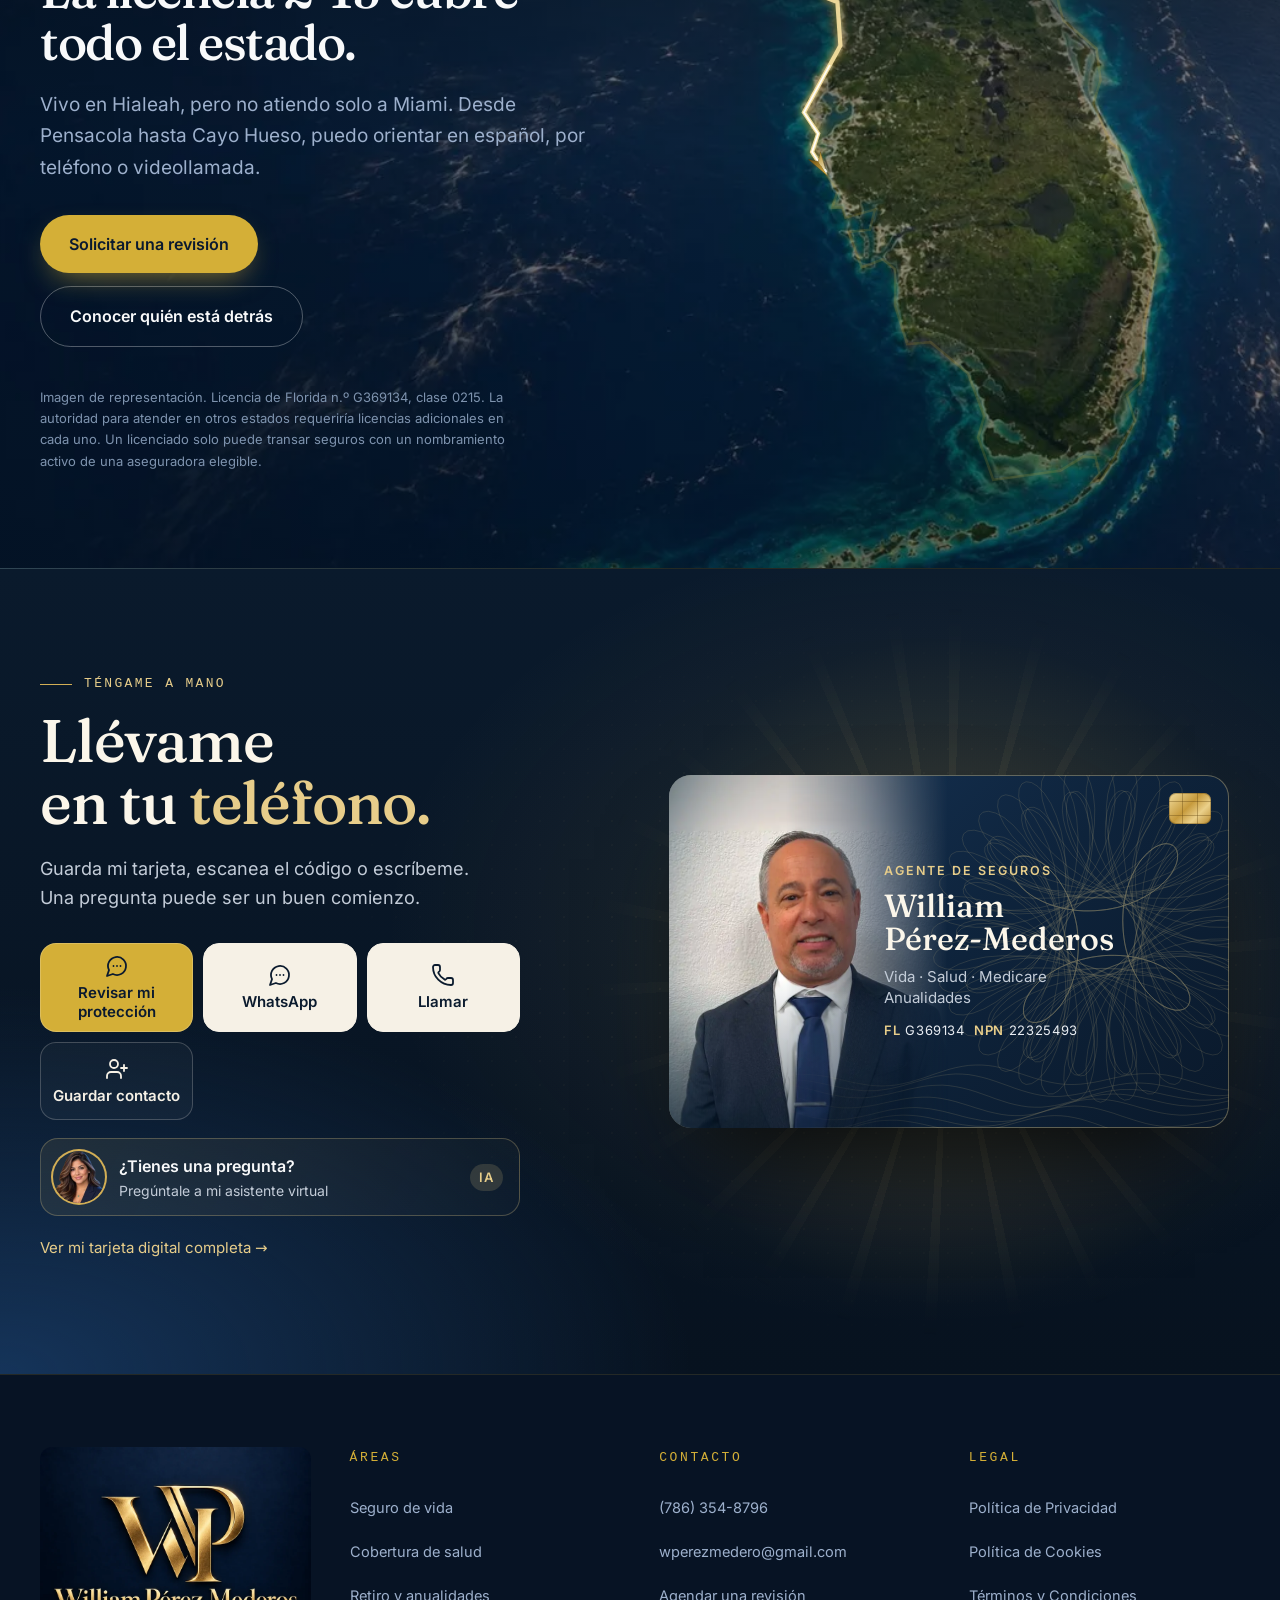
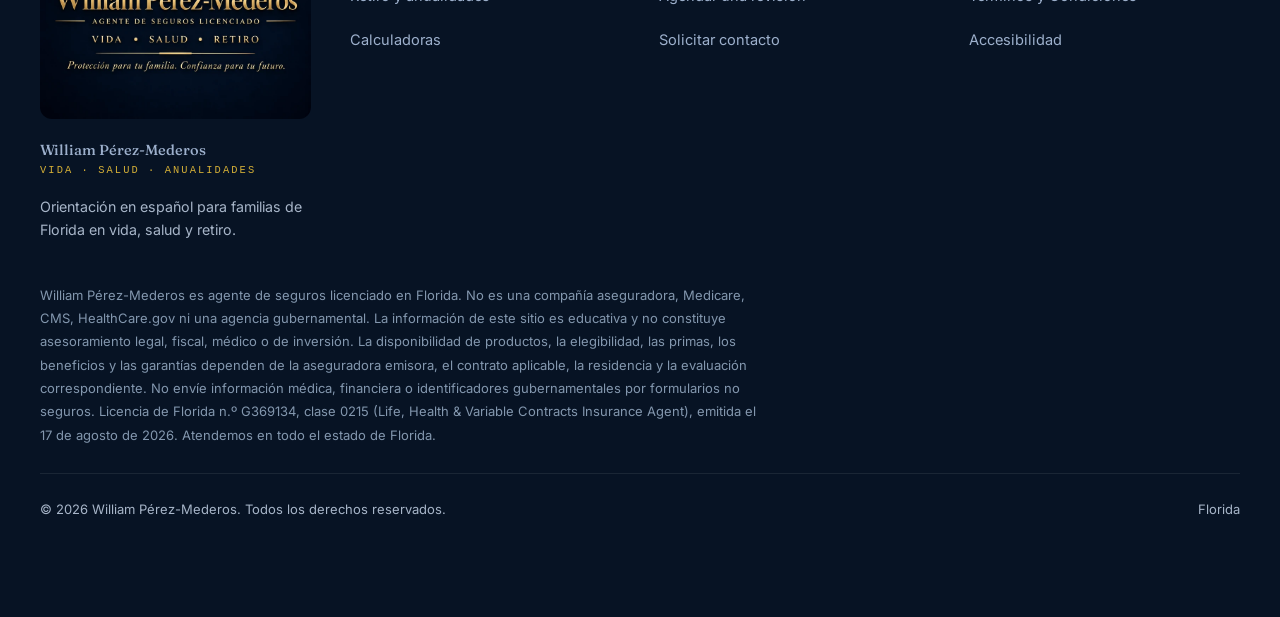
==== commit 377269ec: "Una vuelta y media del logo 3D y desvanecimiento en polvo antes de la portada" ====
--- a/index.html
+++ b/index.html
@@ -33,18 +33,18 @@
 /* Primera entrada de marca; no compite con las transiciones internas. */
 try {
   const page = document.documentElement;
-  const key = 'wps-brand-entrance-polvo-v2';
+  const key = 'wps-brand-entrance-media-v3';
   if (!matchMedia('(prefers-reduced-motion: reduce)').matches &&
       !page.classList.contains('rayo-cubre') && !sessionStorage.getItem(key)) {
     sessionStorage.setItem(key, '1');
     page.classList.add('brand-entrance-active');
-    setTimeout(() => page.classList.remove('brand-entrance-active'), 9800);
+    setTimeout(() => page.classList.remove('brand-entrance-active'), 7200);
   }
 } catch (e) {}
 </script>
 <link rel="preload" href="assets/brand/wp-card-transparent-768.webp" as="image">
 <link rel="stylesheet" href="assets/css/sitio.css?v=20261001-vida">
-<link rel="stylesheet" href="assets/css/growth.css?v=logo-polvo-v2">
+<link rel="stylesheet" href="assets/css/growth.css?v=logo-media-v3">
 <link rel="preload" href="tarjeta/assets/fraunces-500.woff2" as="font" type="font/woff2" crossorigin>
 <link rel="icon" href="tarjeta/assets/favicon-48.png">
 <script type="application/ld+json">
@@ -70,7 +70,7 @@
     <p class="brand-entrance__tag">Protege a quienes dependen de ti</p>
   </div>
 </div>
-<script src="assets/js/entrada-marca.js?v=polvo-v2"></script>
+<script src="assets/js/entrada-marca.js?v=media-v3"></script>
 <div class="rayo" aria-hidden="true">
   <div class="rayo__banda">
     <div class="rayo__fondo"></div>
--- a/assets/css/growth.css
+++ b/assets/css/growth.css
@@ -62,7 +62,7 @@
 
 .growth-challenge{min-width:0;max-width:100%;margin:.75rem 0}
 
-/* Entrada: tres giros del monograma completo y una disolución en polvo. */
+/* Entrada: una vuelta y media del monograma completo y una disolución en polvo. */
 .brand-entrance { display: none; }
 .brand-entrance-active { --hero-base: 1.7s; }
 .brand-entrance-active .brand-entrance {
@@ -94,7 +94,7 @@
 .brand-entrance.is-playing .brand-entrance__final,
 .brand-entrance.is-fallback .brand-entrance__final { opacity: 0; }
 .brand-entrance:is(.is-playing, .is-fallback) :is(.brand-entrance__name, .brand-entrance__tag) {
-  animation: brand-curtain .95s 4.5s both;
+  animation: brand-curtain .8s 2.6s both;
 }
 .brand-entrance.is-leaving { animation: brand-curtain .36s ease-out both; }
 .brand-entrance__name, .brand-entrance__tag { margin: 0; text-align: center; }
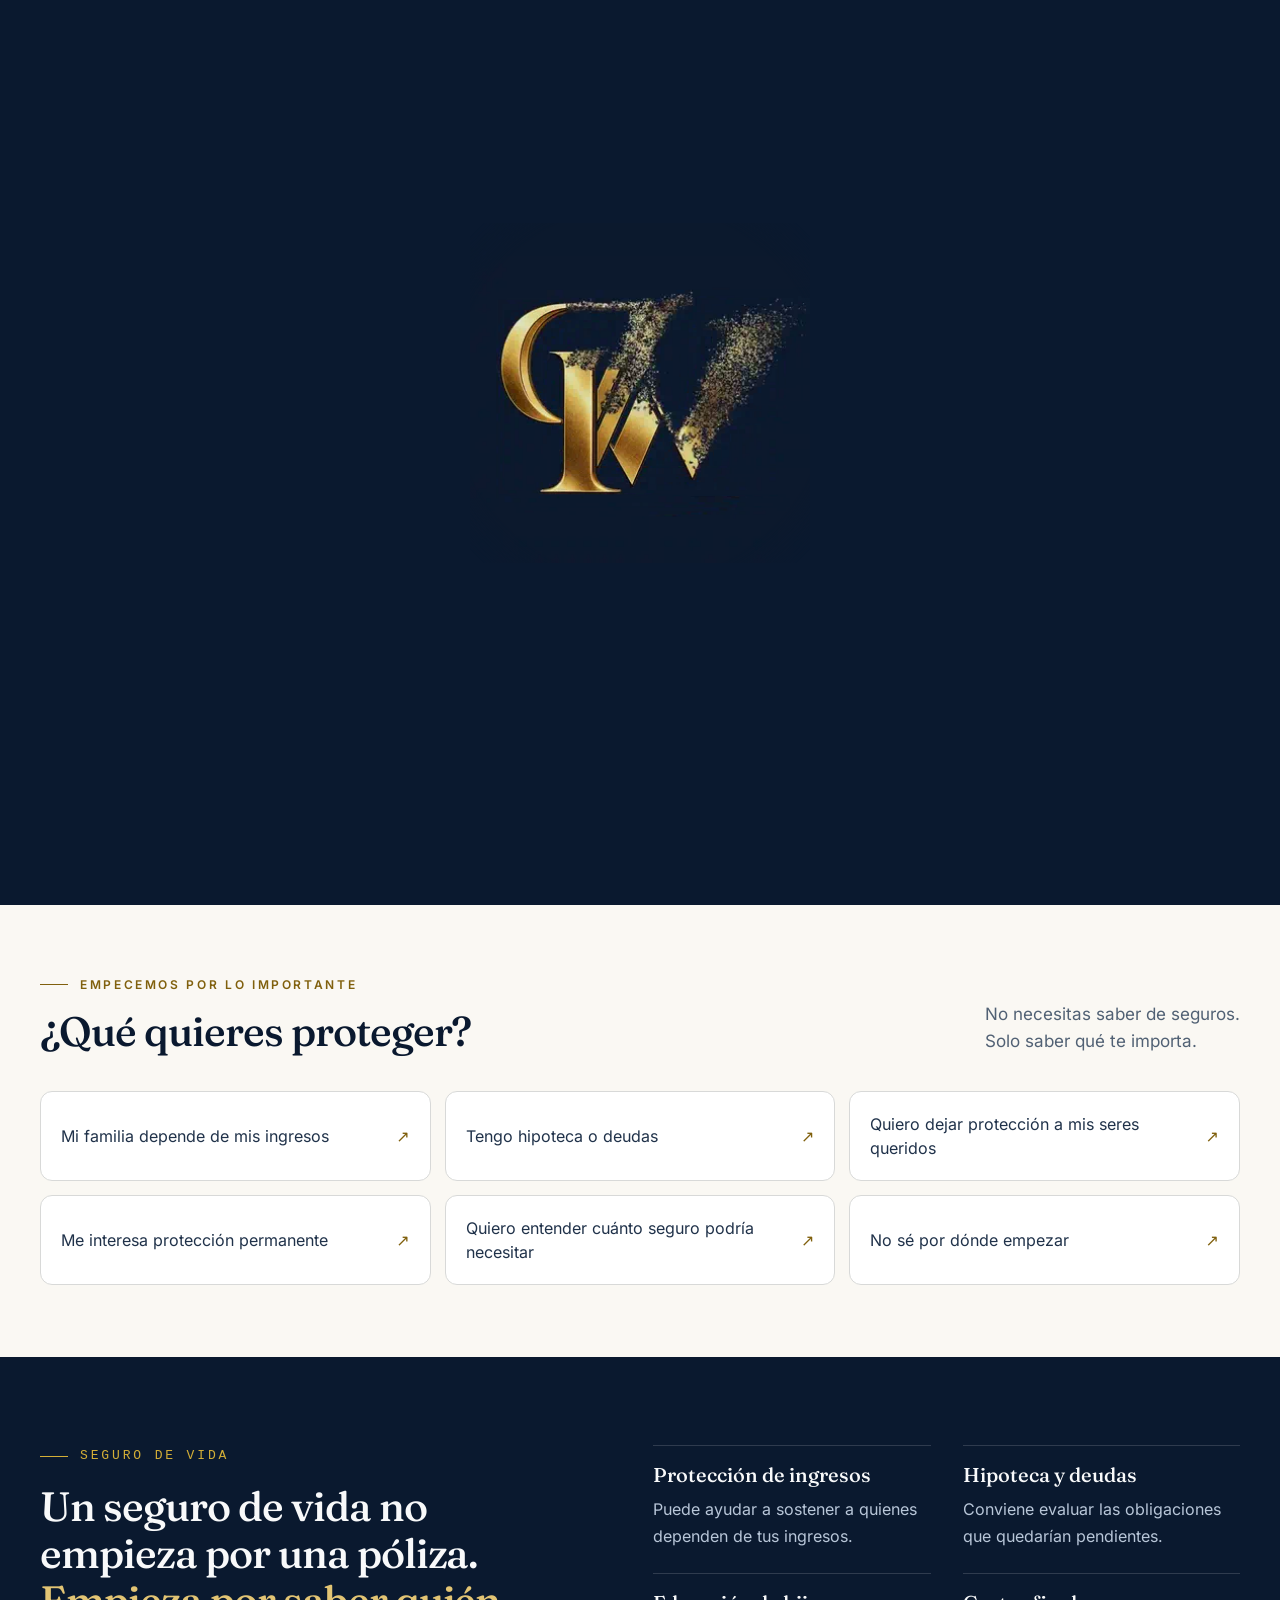
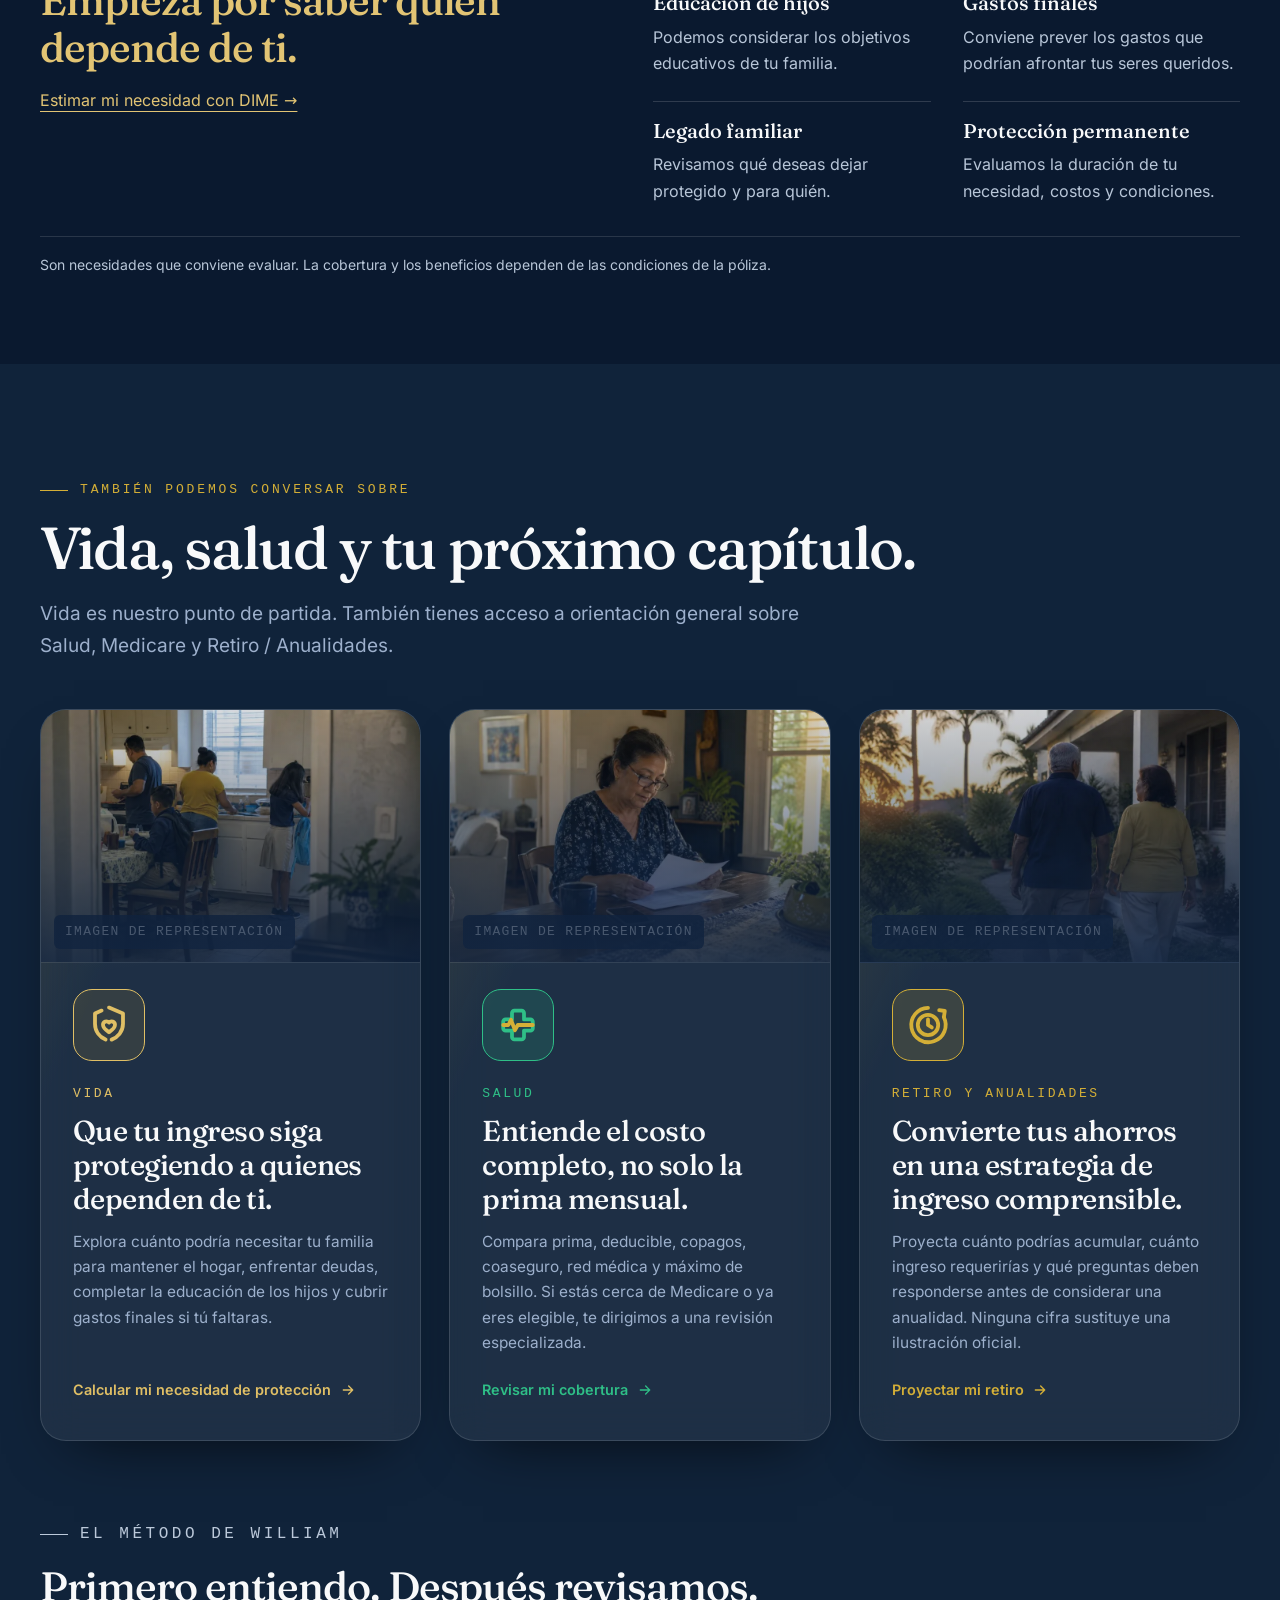
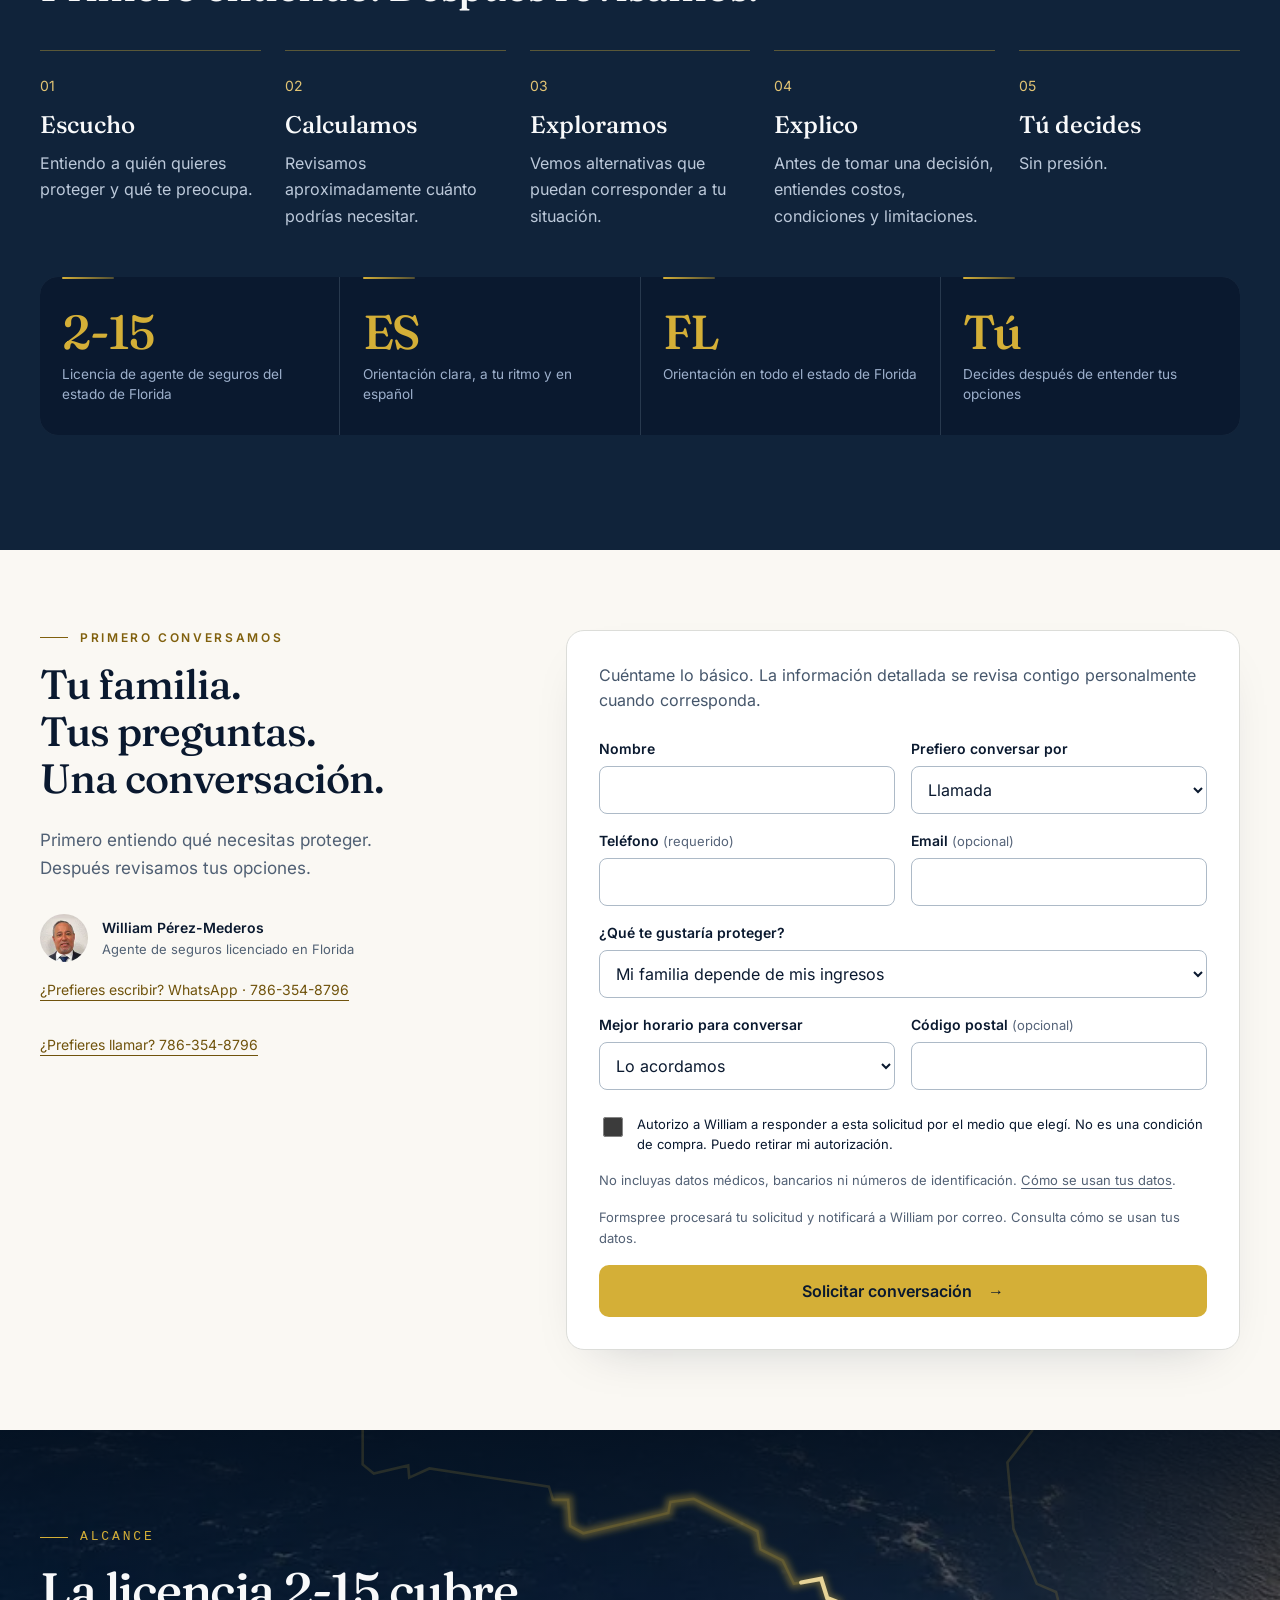
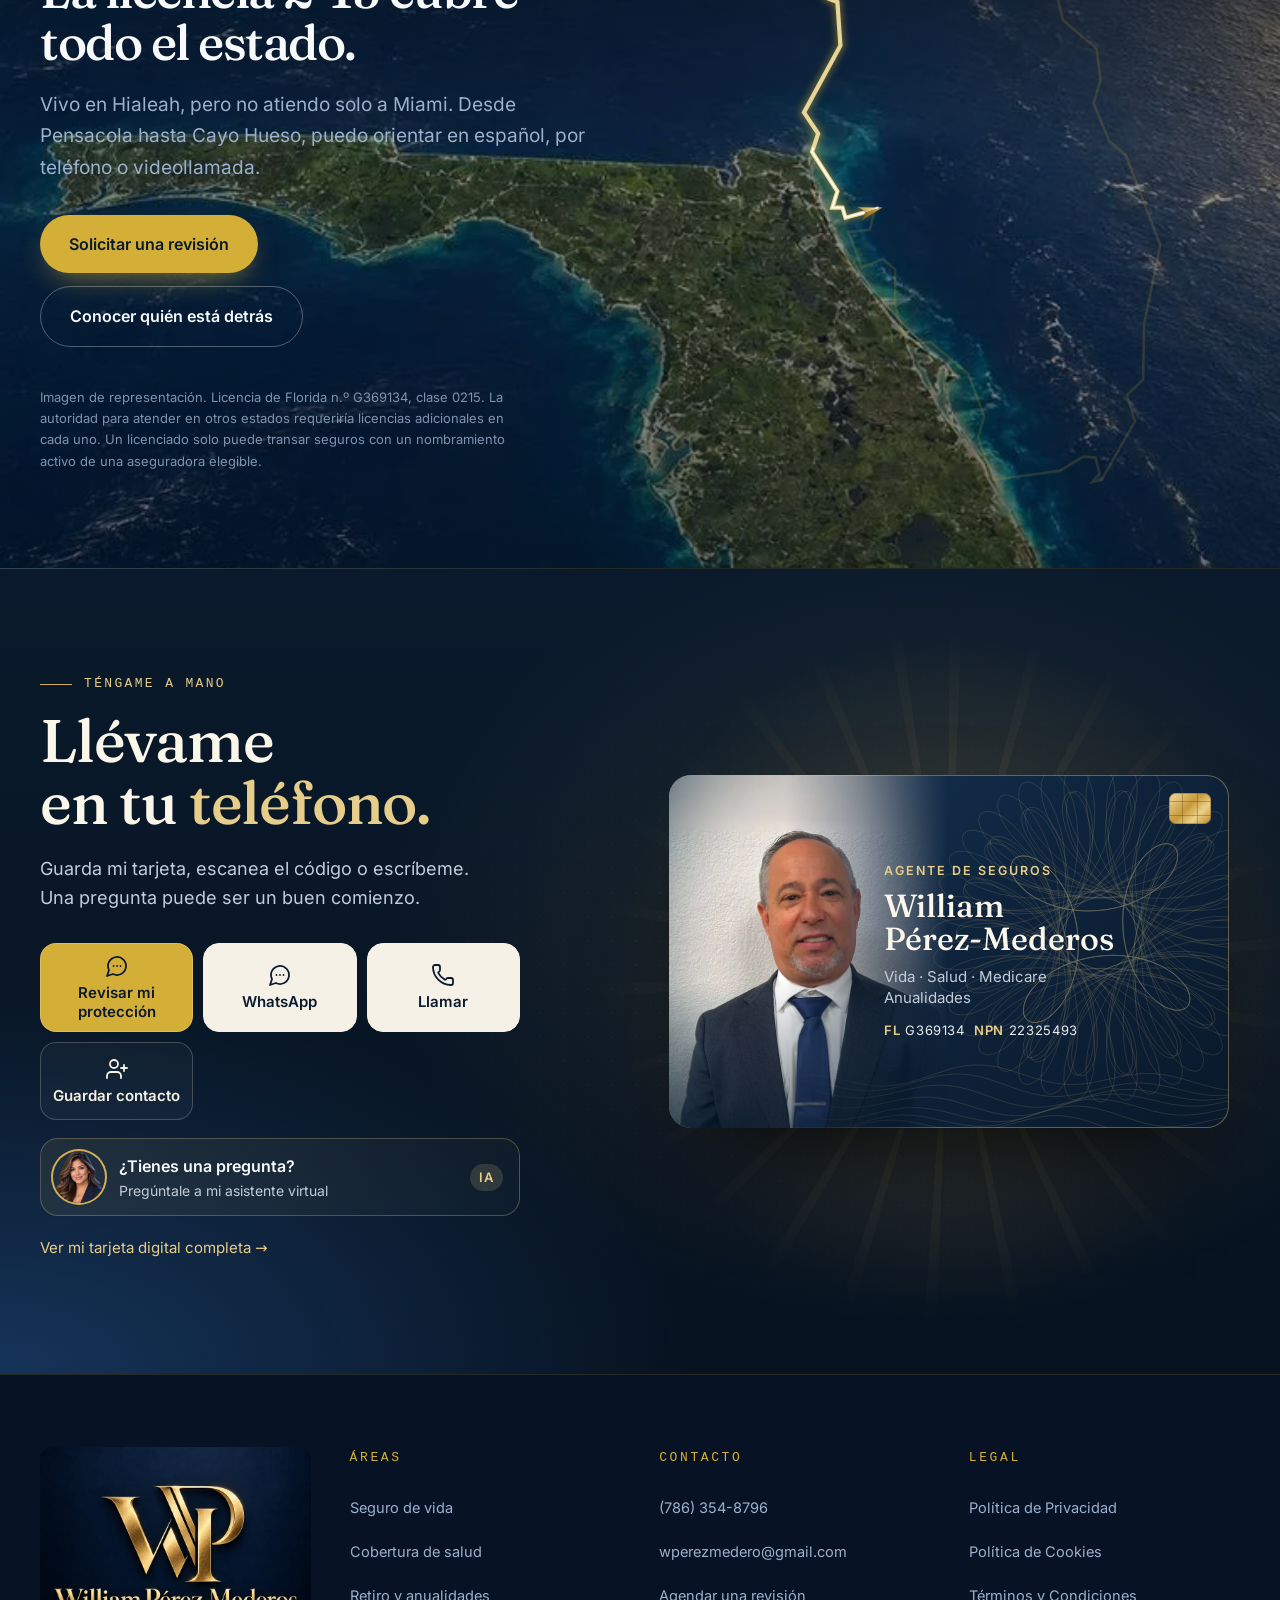
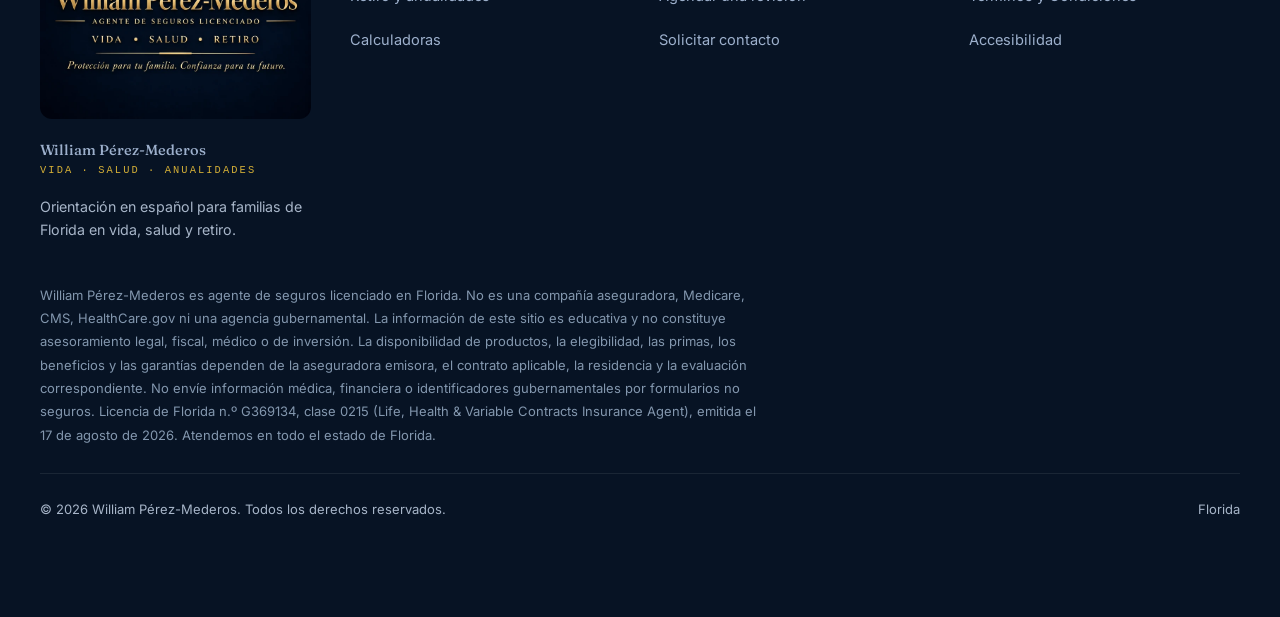
==== commit 84bc6e4b: "Acelera el giro del logo a dos segundos y conserva el final en polvo dorado" ====
--- a/index.html
+++ b/index.html
@@ -33,18 +33,18 @@
 /* Primera entrada de marca; no compite con las transiciones internas. */
 try {
   const page = document.documentElement;
-  const key = 'wps-brand-entrance-media-v3';
+  const key = 'wps-brand-entrance-rapido-v4';
   if (!matchMedia('(prefers-reduced-motion: reduce)').matches &&
       !page.classList.contains('rayo-cubre') && !sessionStorage.getItem(key)) {
     sessionStorage.setItem(key, '1');
     page.classList.add('brand-entrance-active');
-    setTimeout(() => page.classList.remove('brand-entrance-active'), 7200);
+    setTimeout(() => page.classList.remove('brand-entrance-active'), 6800);
   }
 } catch (e) {}
 </script>
 <link rel="preload" href="assets/brand/wp-card-transparent-768.webp" as="image">
 <link rel="stylesheet" href="assets/css/sitio.css?v=20261001-vida">
-<link rel="stylesheet" href="assets/css/growth.css?v=logo-media-v3">
+<link rel="stylesheet" href="assets/css/growth.css?v=logo-rapido-v4">
 <link rel="preload" href="tarjeta/assets/fraunces-500.woff2" as="font" type="font/woff2" crossorigin>
 <link rel="icon" href="tarjeta/assets/favicon-48.png">
 <script type="application/ld+json">
@@ -70,7 +70,7 @@
     <p class="brand-entrance__tag">Protege a quienes dependen de ti</p>
   </div>
 </div>
-<script src="assets/js/entrada-marca.js?v=media-v3"></script>
+<script src="assets/js/entrada-marca.js?v=rapido-v4"></script>
 <div class="rayo" aria-hidden="true">
   <div class="rayo__banda">
     <div class="rayo__fondo"></div>
--- a/assets/css/growth.css
+++ b/assets/css/growth.css
@@ -94,7 +94,7 @@
 .brand-entrance.is-playing .brand-entrance__final,
 .brand-entrance.is-fallback .brand-entrance__final { opacity: 0; }
 .brand-entrance:is(.is-playing, .is-fallback) :is(.brand-entrance__name, .brand-entrance__tag) {
-  animation: brand-curtain .8s 2.6s both;
+  animation: brand-curtain .8s 2.2s both;
 }
 .brand-entrance.is-leaving { animation: brand-curtain .36s ease-out both; }
 .brand-entrance__name, .brand-entrance__tag { margin: 0; text-align: center; }
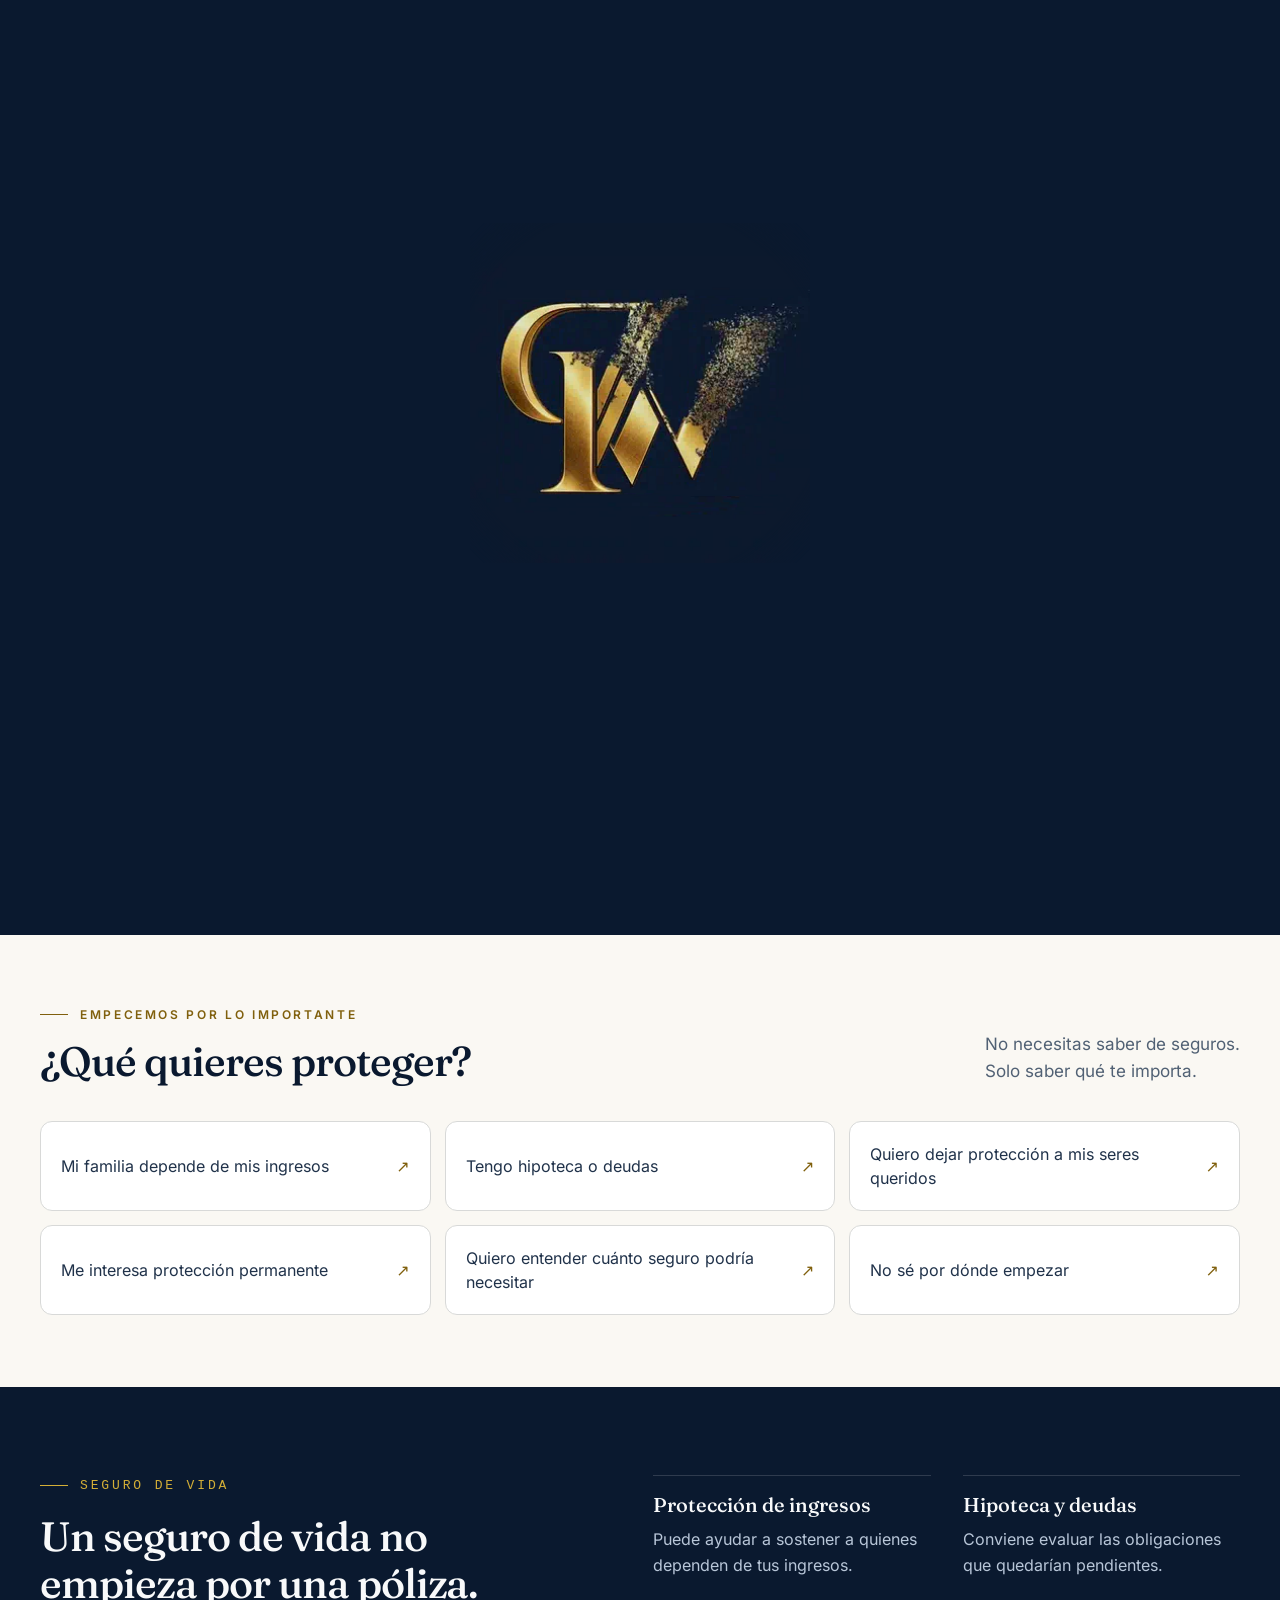
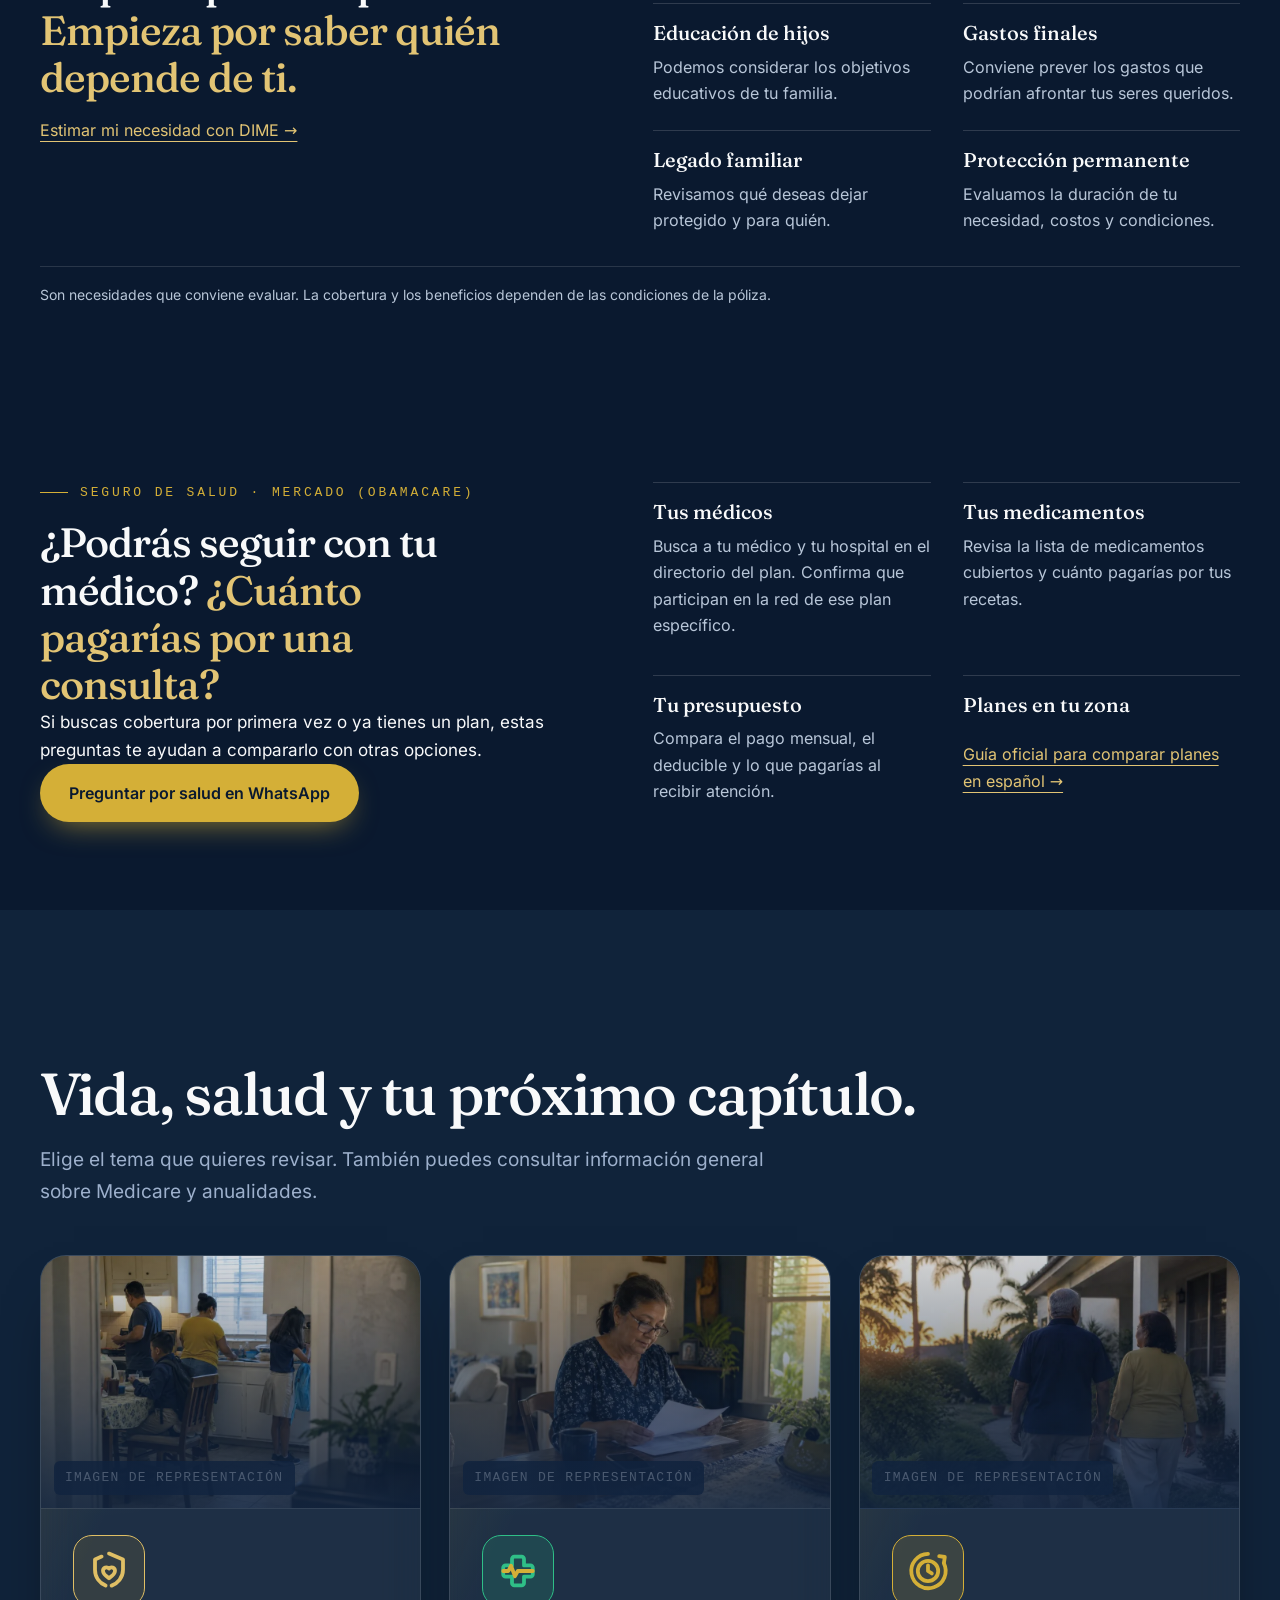
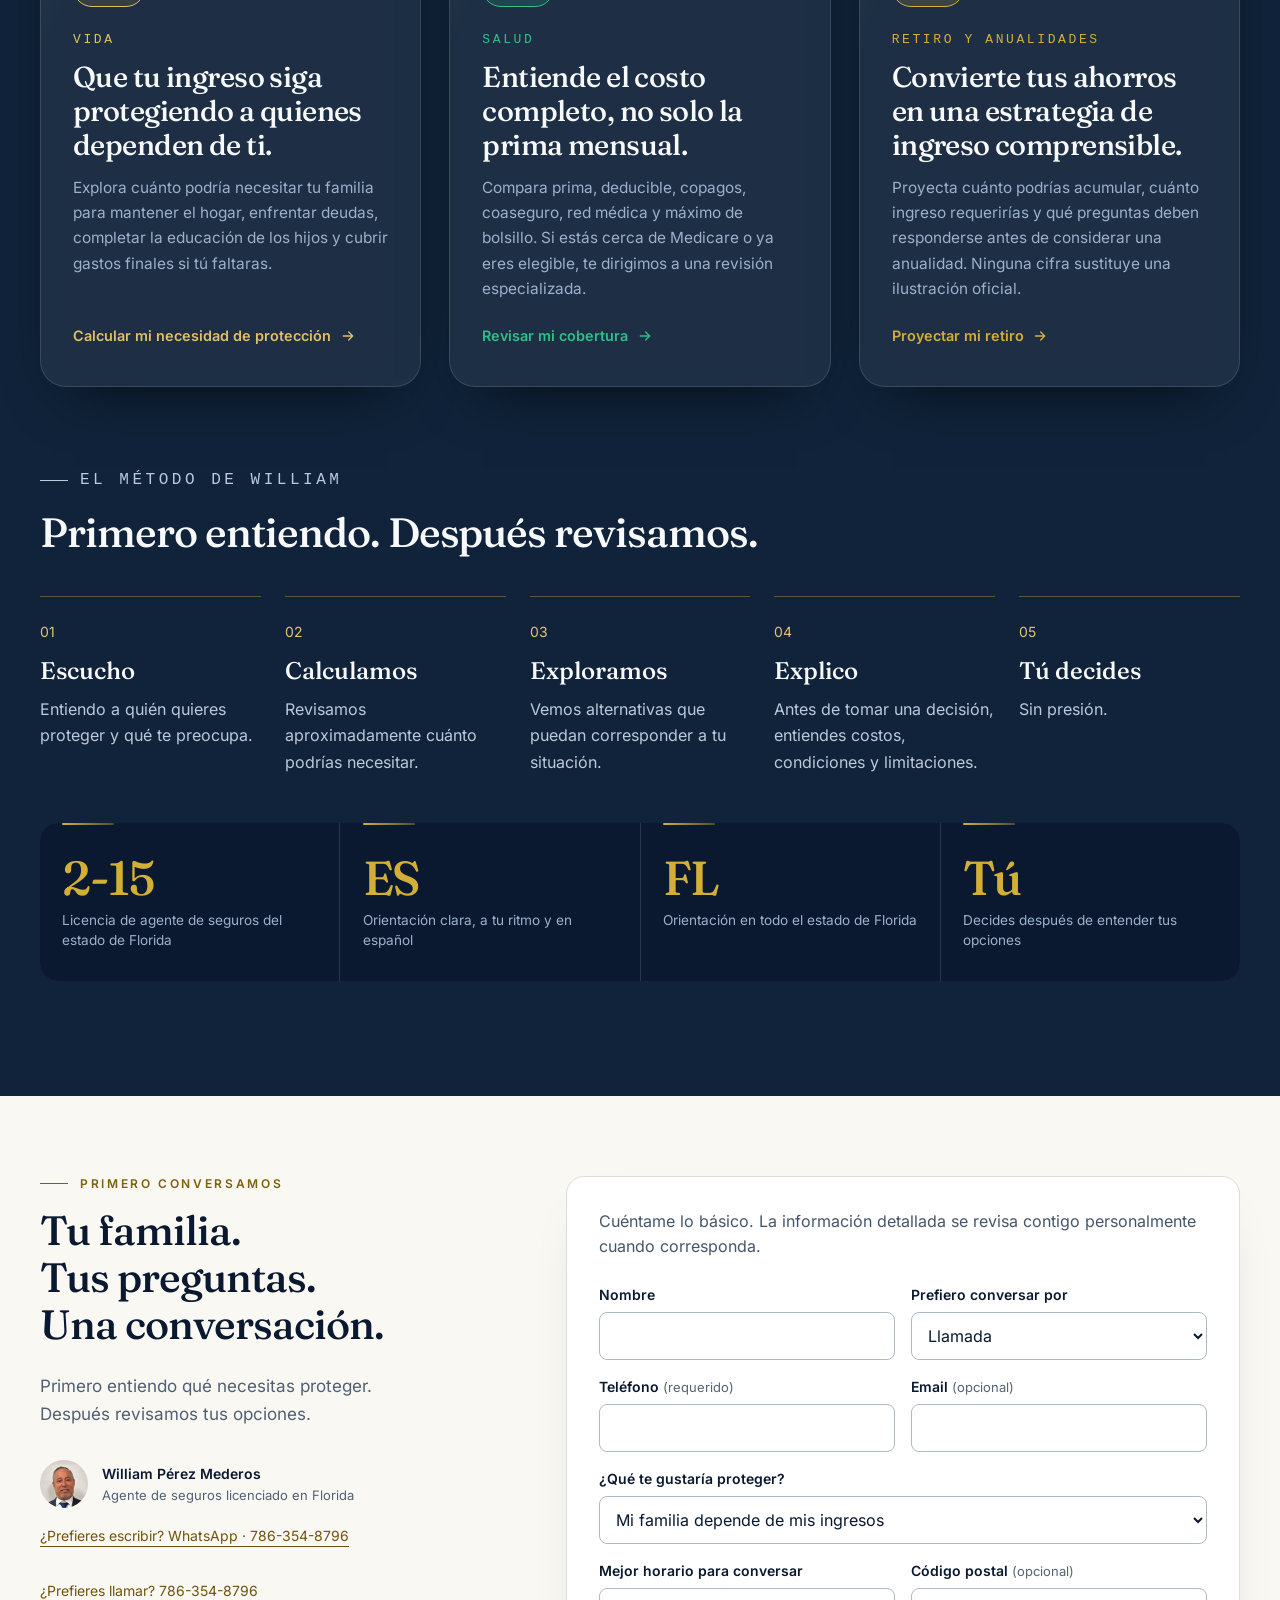
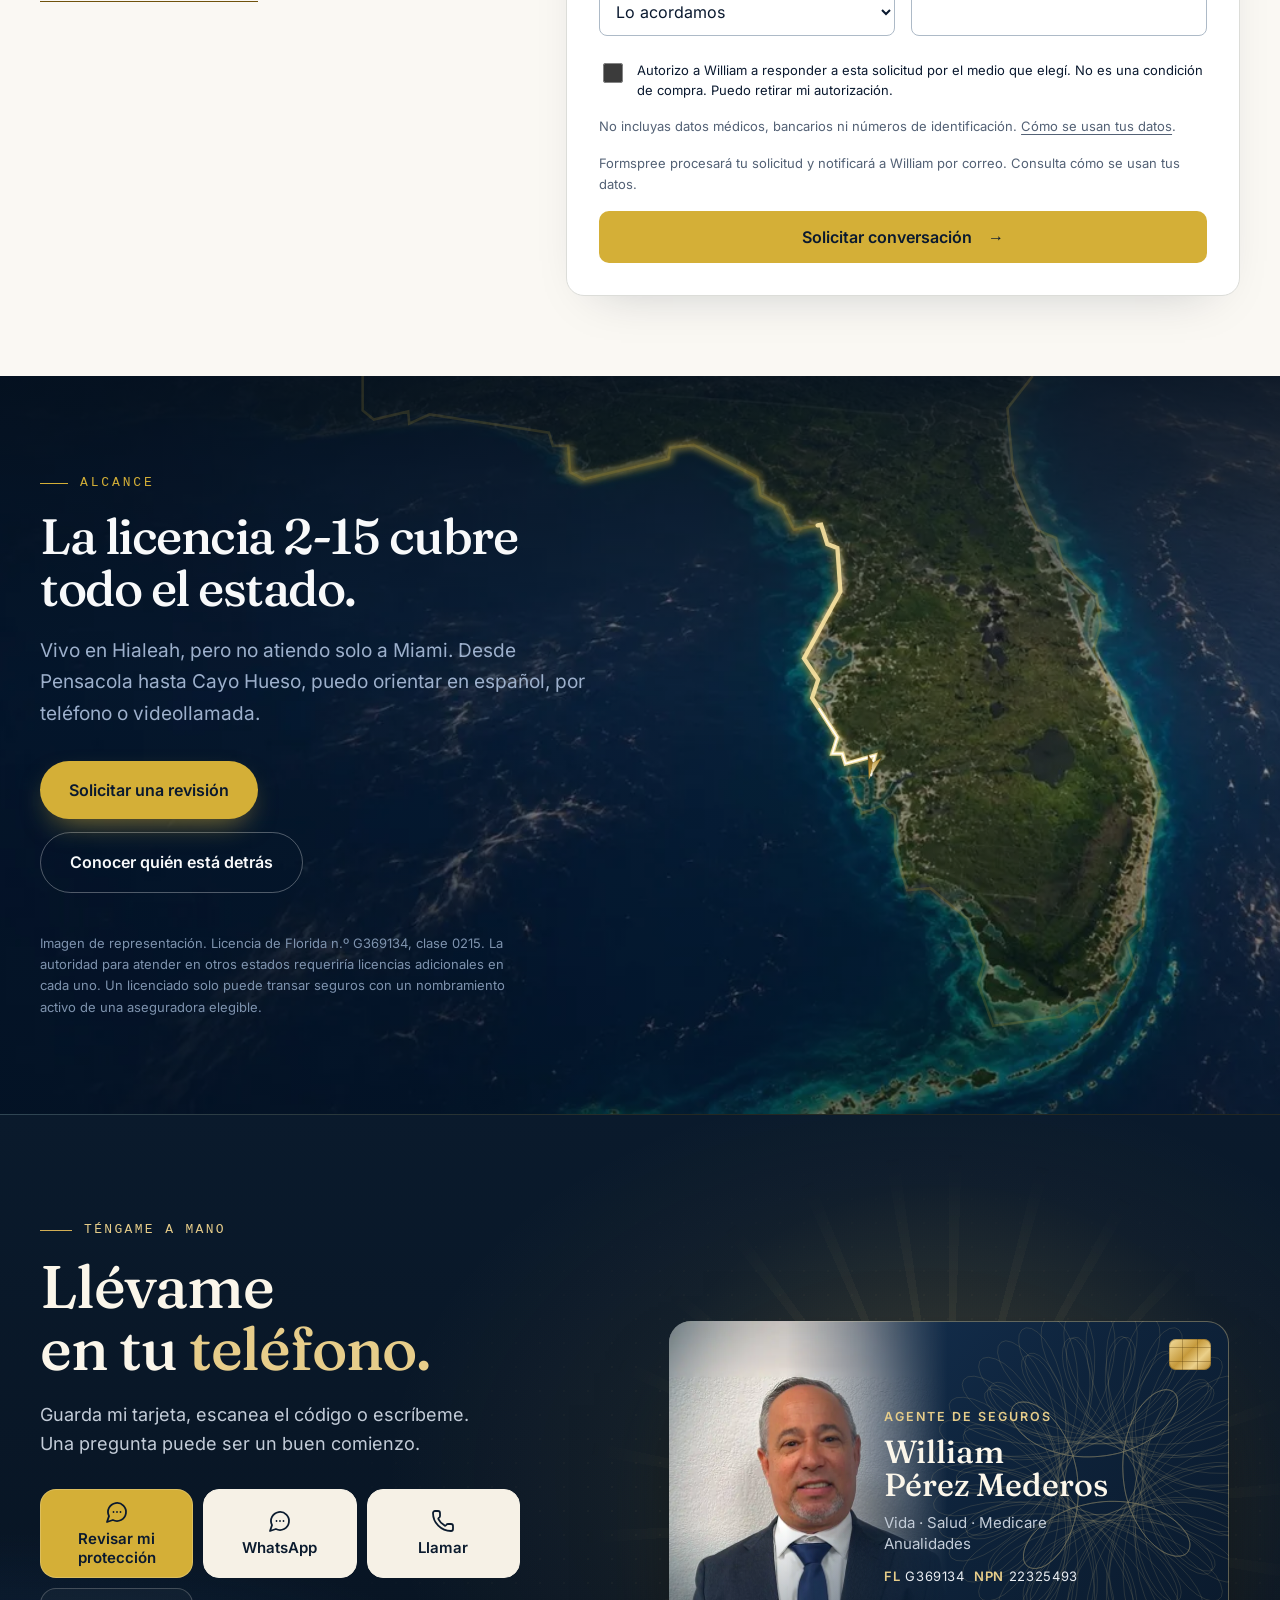
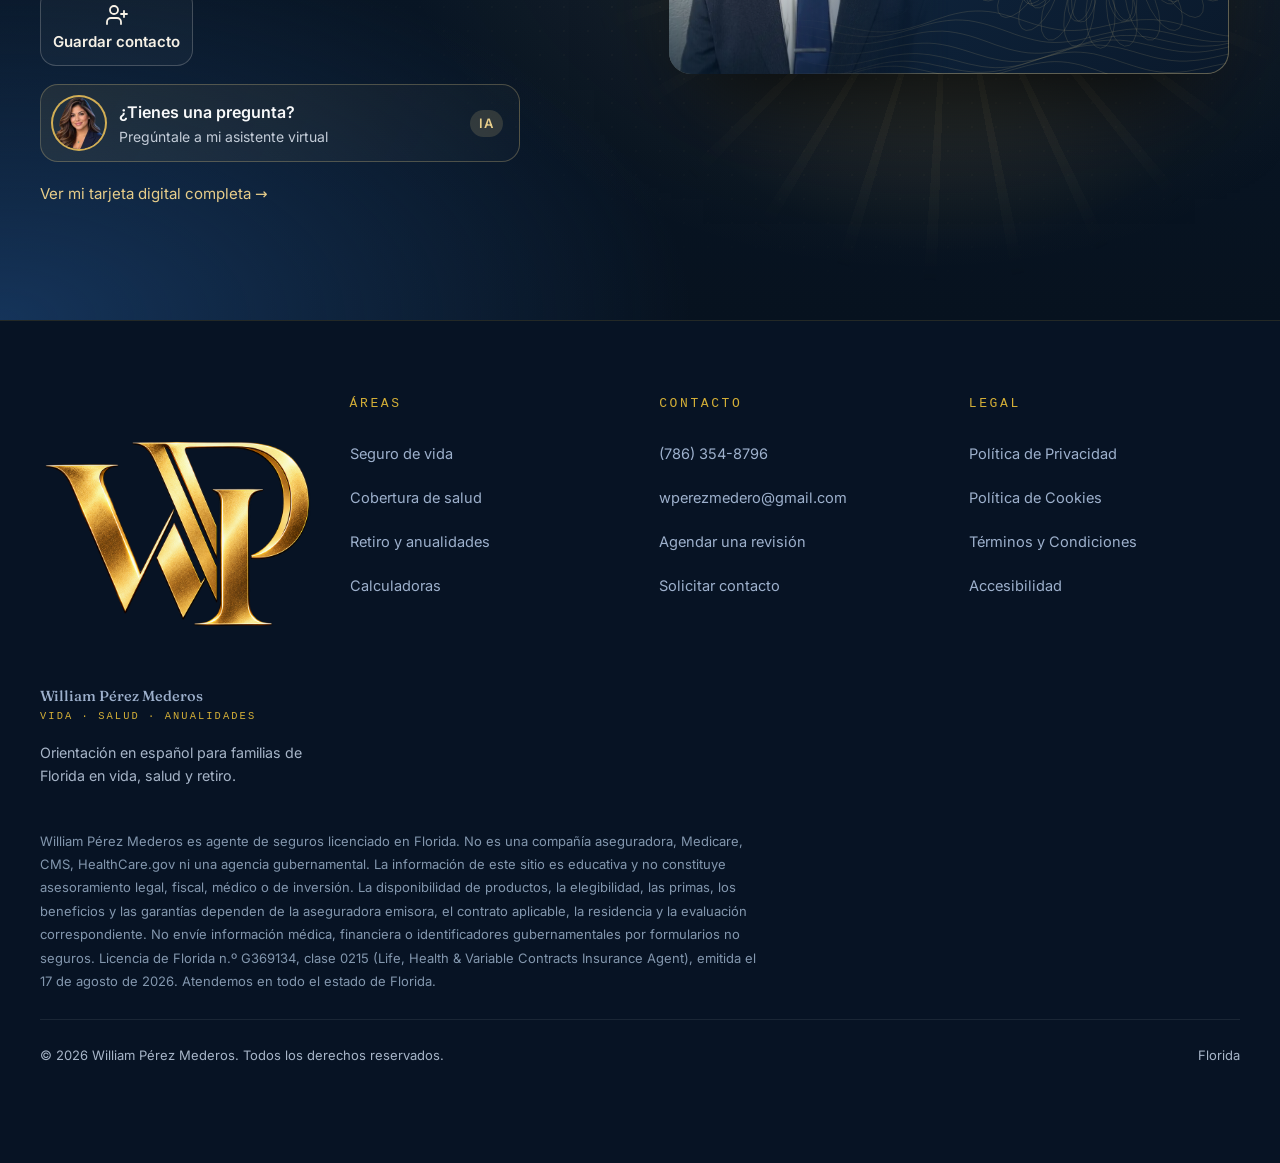
==== commit 38c1e3c6: "Corrige el apellido de William y da acceso a orientación de salud desde la portada" ====
--- a/index.html
+++ b/index.html
@@ -5,22 +5,22 @@
 <meta name="viewport" content="width=device-width, initial-scale=1, viewport-fit=cover">
 <meta name="theme-color" content="#0A192F">
 
-<title>Seguro de Vida en Florida en Español | William Pérez-Mederos</title>
-<meta name="description" content="Orientación personalizada en seguros de vida para familias en Florida. William Pérez-Mederos, agente licenciado, te ayuda a entender tus opciones en español.">
+<title>Seguros de vida y salud en Florida | William Pérez Mederos</title>
+<meta name="description" content="William Pérez Mederos te orienta en español sobre seguros de vida y cómo comparar planes de salud del Mercado (Obamacare) en Florida.">
 <link rel="canonical" href="https://williamperezseguros.com/">
 <meta name="robots" content="index, follow, max-image-preview:large">
 
 <meta property="og:type" content="website">
 <meta property="og:locale" content="es_US">
-<meta property="og:site_name" content="William Pérez-Mederos">
-<meta property="og:title" content="Protege a quienes dependen de ti. | William Pérez-Mederos">
-<meta property="og:description" content="Seguro de vida en Florida, explicado en español. Primero conversamos. Después decides.">
+<meta property="og:site_name" content="William Pérez Mederos">
+<meta property="og:title" content="Seguros de vida y salud en Florida | William Pérez Mederos">
+<meta property="og:description" content="Seguro de vida y orientación sobre el Mercado de Seguros Médicos (Obamacare) para familias de Florida. Atención en español.">
 <meta property="og:url" content="https://williamperezseguros.com/">
-<meta property="og:image" content="https://williamperezseguros.com/tarjeta/assets/og-tarjeta.jpg">
-<meta property="og:image:width" content="1200">
-<meta property="og:image:height" content="630">
-<meta property="og:image:alt" content="William Pérez-Mederos, agente de seguros licenciado en Florida.">
-<meta name="twitter:card" content="summary_large_image">
+<meta property="og:image" content="https://williamperezseguros.com/tarjeta/assets/icon-512.png">
+<meta property="og:image:width" content="512">
+<meta property="og:image:height" content="512">
+<meta property="og:image:alt" content="William Pérez Mederos, agente de seguros licenciado en Florida.">
+<meta name="twitter:card" content="summary">
 
 
 <script>
@@ -49,8 +49,8 @@
 <link rel="icon" href="tarjeta/assets/favicon-48.png">
 <script type="application/ld+json">
 {"@context":"https://schema.org","@graph":[
-{"@type":"WebSite","@id":"https://williamperezseguros.com/#sitio","url":"https://williamperezseguros.com/","name":"William Pérez-Mederos · Vida, salud y retiro","inLanguage":"es-US","publisher":{"@id":"https://williamperezseguros.com/#william"}},
-{"@type":"Person","@id":"https://williamperezseguros.com/#william","name":"William Pérez-Mederos","jobTitle":"Agente de seguros licenciado en Florida","url":"https://williamperezseguros.com/","image":"https://williamperezseguros.com/img/hero-william.webp","telephone":"+1-786-354-8796","email":"mailto:wperezmedero@gmail.com","knowsLanguage":["es"],"address":{"@type":"PostalAddress","addressLocality":"Hialeah","addressRegion":"FL","addressCountry":"US"},"areaServed":{"@type":"State","name":"Florida"},"hasCredential":{"@type":"EducationalOccupationalCredential","credentialCategory":"license","name":"Florida 2-15 Life, Health & Variable Contracts Insurance Agent","identifier":"G369134","recognizedBy":{"@type":"GovernmentOrganization","name":"Florida Department of Financial Services"}}},
+{"@type":"WebSite","@id":"https://williamperezseguros.com/#sitio","url":"https://williamperezseguros.com/","name":"William Pérez Mederos · Vida, salud y retiro","inLanguage":"es-US","publisher":{"@id":"https://williamperezseguros.com/#william"}},
+{"@type":"Person","@id":"https://williamperezseguros.com/#william","name":"William Pérez Mederos","jobTitle":"Agente de seguros licenciado en Florida","url":"https://williamperezseguros.com/","image":"https://williamperezseguros.com/img/hero-william.webp","telephone":"+1-786-354-8796","email":"mailto:wperezmedero@gmail.com","knowsLanguage":["es"],"address":{"@type":"PostalAddress","addressLocality":"Hialeah","addressRegion":"FL","addressCountry":"US"},"areaServed":{"@type":"State","name":"Florida"},"hasCredential":{"@type":"EducationalOccupationalCredential","credentialCategory":"license","name":"Florida 2-15 Life, Health & Variable Contracts Insurance Agent","identifier":"G369134","recognizedBy":{"@type":"GovernmentOrganization","name":"Florida Department of Financial Services"}}},
 {"@type": "InsuranceAgency", "@id": "https://williamperezseguros.com/#agencia", "name": "William Pérez Seguros", "url": "https://williamperezseguros.com/", "telephone": "+1-786-354-8796", "email": "wperezmedero@gmail.com", "areaServed": {"@type": "State", "name": "Florida"}, "address": {"@type": "PostalAddress", "addressLocality": "Hialeah", "addressRegion": "FL", "addressCountry": "US"}}
 ]}
 </script>
@@ -85,7 +85,7 @@
   <div class="wrap header__bar">
     <a class="brand" href="#top" aria-label="Inicio">
       <span class="wp-brand-mark" aria-hidden="true"><img src="assets/brand/wp-card-transparent-768.webp" alt="" width="768" height="768" decoding="async"></span>
-      <span>William Pérez-Mederos<small>Vida · Salud · Anualidades</small></span>
+      <span>William Pérez Mederos<small>Vida · Salud · Anualidades</small></span>
     </a>
     <nav class="nav" aria-label="Principal">
       <a href="./" aria-current="page">Inicio</a>
@@ -120,13 +120,13 @@
   <div class="wrap hero__grid">
     <div class="growth-hero-copy">
       <p class="eyebrow">Agente de seguros licenciado en Florida · Atención en español</p>
-      <h1 class="hero-h1">Protege a quienes <em>dependen de ti.</em></h1>
-      <p class="hero__sub">Te ayudo a entender tus opciones de seguro de vida y a revisar qué tipo de protección puede ajustarse a tu familia, tus objetivos y tu presupuesto.</p>
-      <div class="growth-signature"><b>William Pérez-Mederos</b><span>Agente de seguros licenciado en Florida</span></div>
+      <h1 class="hero-h1">Seguros de vida y salud <em>en Florida.</em></h1>
+      <p class="hero__sub">¿Buscas proteger los ingresos de tu familia o entender tu seguro médico? Te explico en español cómo funciona el seguro de vida y qué revisar al comparar planes de salud del Mercado (Obamacare).</p>
+      <div class="growth-signature"><b>William Pérez Mederos</b><span>Agente de seguros licenciado en Florida</span></div>
       <div class="hero__actions">
         <a class="btn btn--gold cta-life-primary solo-autorizado" href="https://agents.ethoslife.com/invite/4a3e3" data-life-quote-cta data-growth-event="ethos_quote" aria-label="Cotiza tu seguro de vida en mi página personal de agente en Ethos"><span>Cotiza tu seguro de vida</span><svg class="cta-life-primary__arrow" width="19" height="19" viewBox="0 0 24 24" fill="none" aria-hidden="true"><path d="M5 12h14M13 6l6 6-6 6" stroke="currentColor" stroke-width="2" stroke-linecap="round" stroke-linejoin="round"/></svg></a>
-        <a class="btn btn--ghost solo-autorizado" href="https://wa.me/17863548796?text=Hola%20William%2C%20quiero%20informaci%C3%B3n%20sobre%20seguro%20de%20vida." data-growth-event="whatsapp_lead" aria-label="Hablar con William por WhatsApp sobre seguro de vida">Hablar por WhatsApp</a>
-        <a class="btn btn--ghost solo-autorizado" href="#conversacion" data-growth-event="review_protection">Revisar mi protección</a>
+        <a class="btn btn--ghost solo-autorizado" href="https://wa.me/17863548796?text=Hola%20William%2C%20quisiera%20hacerte%20una%20consulta%20sobre%20seguros." data-growth-event="whatsapp_lead" aria-label="Hablar con William por WhatsApp">Hablar por WhatsApp</a>
+        <a class="btn btn--ghost" href="#salud">Entender mi seguro de salud</a>
         <a class="btn btn--gold solo-educativo" href="#conversacion" data-growth-event="review_protection">Revisar mi protección <span aria-hidden="true">→</span></a><a class="btn btn--ghost solo-educativo" href="tel:+17863548796" data-growth-event="talk_william">Hablar con William</a>
       </div>
       <div class="cta-life-trust solo-autorizado">
@@ -139,10 +139,10 @@
 
     <aside class="hero__photo reveal">
       <div class="fig fig--portrait">
-        <img src="img/hero-william.webp?v=20261107" alt="Retrato de William Pérez-Mederos, agente de seguros en Hialeah, Florida" width="800" height="1000" loading="eager" fetchpriority="high" decoding="async">
+        <img src="img/hero-william.webp?v=20261107" alt="Retrato de William Pérez Mederos, agente de seguros en Hialeah, Florida" width="800" height="1000" loading="eager" fetchpriority="high" decoding="async">
       </div>
       <div class="hero__chip">
-        <b>William Pérez-Mederos</b>
+        <b>William Pérez Mederos</b>
         <span>Hialeah · Miami-Dade · Florida</span>
       </div>
     </aside>
@@ -153,12 +153,28 @@
 
 <section class="section growth-needs" id="necesidades" aria-labelledby="needs-title"><div class="wrap"><div class="growth-section-head"><div><p class="eyebrow">Empecemos por lo importante</p><h2 id="needs-title">¿Qué quieres proteger?</h2></div><p>No necesitas saber de seguros.<br>Solo saber qué te importa.</p></div><div class="growth-choices"><button type="button" data-need="familia" aria-pressed="false" aria-controls="need-response"><span>Mi familia depende de mis ingresos</span><span aria-hidden="true">↗</span></button><button type="button" data-need="deudas" aria-pressed="false" aria-controls="need-response"><span>Tengo hipoteca o deudas</span><span aria-hidden="true">↗</span></button><button type="button" data-need="legado" aria-pressed="false" aria-controls="need-response"><span>Quiero dejar protección a mis seres queridos</span><span aria-hidden="true">↗</span></button><button type="button" data-need="permanente" aria-pressed="false" aria-controls="need-response"><span>Me interesa protección permanente</span><span aria-hidden="true">↗</span></button><button type="button" data-need="estimado" aria-pressed="false" aria-controls="need-response"><span>Quiero entender cuánto seguro podría necesitar</span><span aria-hidden="true">↗</span></button><button type="button" data-need="orientacion" aria-pressed="false" aria-controls="need-response"><span>No sé por dónde empezar</span><span aria-hidden="true">↗</span></button></div><div class="growth-response" id="need-response" hidden><p data-need-response aria-live="polite"></p><a class="growth-primary" href="#conversacion" data-growth-event="review_protection">Revisarlo conmigo <span aria-hidden="true">→</span></a></div></div></section>
 <section class="section growth-life" id="vida"><div class="wrap growth-life-grid"><div><p class="eyebrow">Seguro de Vida</p><h2>Un seguro de vida no empieza por una póliza.<br><em>Empieza por saber quién depende de ti.</em></h2><a class="growth-text-link" href="calculadoras.html#calculadoras">Estimar mi necesidad con DIME →</a></div><div class="growth-life-topics"><article><h3>Protección de ingresos</h3><p>Puede ayudar a sostener a quienes dependen de tus ingresos.</p></article><article><h3>Hipoteca y deudas</h3><p>Conviene evaluar las obligaciones que quedarían pendientes.</p></article><article><h3>Educación de hijos</h3><p>Podemos considerar los objetivos educativos de tu familia.</p></article><article><h3>Gastos finales</h3><p>Conviene prever los gastos que podrían afrontar tus seres queridos.</p></article><article><h3>Legado familiar</h3><p>Revisamos qué deseas dejar protegido y para quién.</p></article><article><h3>Protección permanente</h3><p>Evaluamos la duración de tu necesidad, costos y condiciones.</p></article></div><p class="growth-life-note">Son necesidades que conviene evaluar. La cobertura y los beneficios dependen de las condiciones de la póliza.</p></div></section>
+<section class="section growth-life" id="salud" aria-labelledby="salud-titulo">
+  <div class="wrap growth-life-grid">
+    <div>
+      <p class="eyebrow">Seguro de salud · Mercado (Obamacare)</p>
+      <h2 id="salud-titulo">¿Podrás seguir con tu médico? <em>¿Cuánto pagarías por una consulta?</em></h2>
+      <p>Si buscas cobertura por primera vez o ya tienes un plan, estas preguntas te ayudan a compararlo con otras opciones.</p>
+      <a class="btn btn--gold" href="https://wa.me/17863548796?text=Hola%20William%2C%20quisiera%20orientaci%C3%B3n%20en%20espa%C3%B1ol%20sobre%20los%20planes%20de%20salud%20del%20Mercado%20%28Obamacare%29." data-growth-event="whatsapp_lead">Preguntar por salud en WhatsApp</a>
+    </div>
+    <div class="growth-life-topics">
+      <article><h3>Tus médicos</h3><p>Busca a tu médico y tu hospital en el directorio del plan. Confirma que participan en la red de ese plan específico.</p></article>
+      <article><h3>Tus medicamentos</h3><p>Revisa la lista de medicamentos cubiertos y cuánto pagarías por tus recetas.</p></article>
+      <article><h3>Tu presupuesto</h3><p>Compara el pago mensual, el deducible y lo que pagarías al recibir atención.</p></article>
+      <article><h3>Planes en tu zona</h3><p><a class="growth-text-link" href="https://www.cuidadodesalud.gov/es/choose-a-plan/comparing-plans/">Guía oficial para comparar planes en español →</a></p></article>
+    </div>
+  </div>
+</section>
 <!-- ══ PILARES ══ -->
 <section class="section" id="pilares">
   <div class="wrap">
     <p class="eyebrow reveal">También podemos conversar sobre</p>
     <h2 class="title reveal">Vida, salud y tu próximo capítulo.</h2>
-    <p class="lead reveal">Vida es nuestro punto de partida. También tienes acceso a orientación general sobre Salud, Medicare y Retiro / Anualidades.</p>
+    <p class="lead reveal">Elige el tema que quieres revisar. También puedes consultar información general sobre Medicare y anualidades.</p>
 
     <div class="pillars">
       <button class="pillar pillar--vida reveal" data-sheet="vida">
@@ -212,7 +228,7 @@
   </div>
 </section>
 
-<section class="section growth-contact" id="conversacion" aria-labelledby="home-contact-title"><div class="wrap growth-contact-grid"><div class="growth-contact-copy"><p class="eyebrow">Primero conversamos</p><h2 id="home-contact-title">Tu familia.<br>Tus preguntas.<br>Una conversación.</h2><p>Primero entiendo qué necesitas proteger. Después revisamos tus opciones.</p><div class="growth-agent"><img src="tarjeta/assets/avatar-96.webp" width="48" height="48" alt=""><p><b>William Pérez-Mederos</b><span>Agente de seguros licenciado en Florida</span></p></div><a class="growth-text-link" href="https://wa.me/17863548796?text=Hola%20William%2C%20quiero%20informaci%C3%B3n%20sobre%20seguro%20de%20vida." data-growth-event="whatsapp_lead">¿Prefieres escribir? WhatsApp · 786-354-8796</a><br><a class="growth-text-link" href="tel:+17863548796" data-growth-event="talk_william">¿Prefieres llamar? 786-354-8796</a></div><form class="growth-form" data-lead-form novalidate>
+<section class="section growth-contact" id="conversacion" aria-labelledby="home-contact-title"><div class="wrap growth-contact-grid"><div class="growth-contact-copy"><p class="eyebrow">Primero conversamos</p><h2 id="home-contact-title">Tu familia.<br>Tus preguntas.<br>Una conversación.</h2><p>Primero entiendo qué necesitas proteger. Después revisamos tus opciones.</p><div class="growth-agent"><img src="tarjeta/assets/avatar-96.webp" width="48" height="48" alt=""><p><b>William Pérez Mederos</b><span>Agente de seguros licenciado en Florida</span></p></div><a class="growth-text-link" href="https://wa.me/17863548796?text=Hola%20William%2C%20quiero%20informaci%C3%B3n%20sobre%20seguro%20de%20vida." data-growth-event="whatsapp_lead">¿Prefieres escribir? WhatsApp · 786-354-8796</a><br><a class="growth-text-link" href="tel:+17863548796" data-growth-event="talk_william">¿Prefieres llamar? 786-354-8796</a></div><form class="growth-form" data-lead-form novalidate>
       <p class="growth-form-intro">Cuéntame lo básico. La información detallada se revisa contigo personalmente cuando corresponda.</p>
       <div class="growth-fields">
         <div><label for="home-nombre">Nombre</label><input id="home-nombre" name="nombre" autocomplete="given-name" required maxlength="80"></div>
@@ -330,11 +346,11 @@
           <svg class="ci-outline" aria-hidden="true" preserveAspectRatio="none"><rect x="1" y="1" rx="22" ry="22" pathLength="1"/></svg>
           <div class="ci-face ci-front">
             <svg class="ci-guil" id="ciG1" viewBox="0 0 340 214" preserveAspectRatio="xMidYMid slice" aria-hidden="true"></svg>
-            <div class="ci-photo"><img src="/tarjeta/assets/foto.webp" alt="William Pérez-Mederos" loading="lazy" decoding="async"></div>
+            <div class="ci-photo"><img src="/tarjeta/assets/foto.webp" alt="William Pérez Mederos" loading="lazy" decoding="async"></div>
             <div class="ci-body">
               <span class="ci-chip" aria-hidden="true"></span>
               <p class="ci-kicker">Agente de seguros</p>
-              <p class="ci-name">William <span>Pérez-Mederos</span></p>
+              <p class="ci-name">William <span>Pérez Mederos</span></p>
               <p class="ci-lines">Vida · Salud · Medicare<br>Anualidades</p>
               <p class="ci-lic"><span>FL</span> G369134 &nbsp;<span>NPN</span> 22325493</p>
             </div>
@@ -359,16 +375,16 @@
   <div class="wrap">
     <div class="footer__grid">
       <div>
-        <img class="wp-brand-signature" src="assets/brand/wp-approved-768.webp" alt="William Pérez-Mederos, agente de seguros licenciado. Vida, salud y retiro. Protección para tu familia. Confianza para tu futuro." width="768" height="768" loading="lazy" decoding="async">
+        <img class="wp-brand-signature" src="assets/brand/wp-card-transparent-768.webp" alt="William Pérez Mederos, agente de seguros licenciado. Vida, salud y retiro. Protección para tu familia. Confianza para tu futuro." width="768" height="768" loading="lazy" decoding="async">
         <a class="brand" href="#top" style="margin-bottom:1rem">
-          <span class="wp-brand-mark" aria-hidden="true"><img src="assets/brand/wp-approved-256.webp" alt="" width="256" height="256" decoding="async"></span>
-          <span>William Pérez-Mederos<small>Vida · Salud · Anualidades</small></span>
+          <span class="wp-brand-mark" aria-hidden="true"><img src="assets/brand/wp-card-transparent-768.webp" alt="" width="256" height="256" decoding="async"></span>
+          <span>William Pérez Mederos<small>Vida · Salud · Anualidades</small></span>
         </a>
         <p style="color:#A7B5C8;font-size:.89rem;max-width:34ch">Orientación en español para familias de Florida en vida, salud y retiro.</p>
       </div>
       <div><h4>Áreas</h4><ul>
         <li><a href="#pilares">Seguro de vida</a></li>
-        <li><a href="#pilares">Cobertura de salud</a></li>
+        <li><a href="#salud">Cobertura de salud</a></li>
         <li><a href="#pilares">Retiro y anualidades</a></li>
         <li><a href="calculadoras.html#calculadoras">Calculadoras</a></li>
       </ul></div>
@@ -387,10 +403,10 @@
     </div>
 
     <p class="footer__disclaimer">
-      William Pérez-Mederos es agente de seguros licenciado en Florida. No es una compañía aseguradora, Medicare, CMS, HealthCare.gov ni una agencia gubernamental. La información de este sitio es educativa y no constituye asesoramiento legal, fiscal, médico o de inversión. La disponibilidad de productos, la elegibilidad, las primas, los beneficios y las garantías dependen de la aseguradora emisora, el contrato aplicable, la residencia y la evaluación correspondiente. No envíe información médica, financiera o identificadores gubernamentales por formularios no seguros. <span class="solo-autorizado">Licencia de Florida n.º G369134, clase 0215 (Life, Health &amp; Variable Contracts Insurance Agent), emitida el 17 de agosto de 2026.</span> Atendemos en todo el estado de Florida.
+      William Pérez Mederos es agente de seguros licenciado en Florida. No es una compañía aseguradora, Medicare, CMS, HealthCare.gov ni una agencia gubernamental. La información de este sitio es educativa y no constituye asesoramiento legal, fiscal, médico o de inversión. La disponibilidad de productos, la elegibilidad, las primas, los beneficios y las garantías dependen de la aseguradora emisora, el contrato aplicable, la residencia y la evaluación correspondiente. No envíe información médica, financiera o identificadores gubernamentales por formularios no seguros. <span class="solo-autorizado">Licencia de Florida n.º G369134, clase 0215 (Life, Health &amp; Variable Contracts Insurance Agent), emitida el 17 de agosto de 2026.</span> Atendemos en todo el estado de Florida.
     </p>
     <div class="footer__legal">
-      <span>© <span id="year">2026</span> William Pérez-Mederos. Todos los derechos reservados.</span>
+      <span>© <span id="year">2026</span> William Pérez Mederos. Todos los derechos reservados.</span>
       <span>Florida</span>
     </div>
   </div>
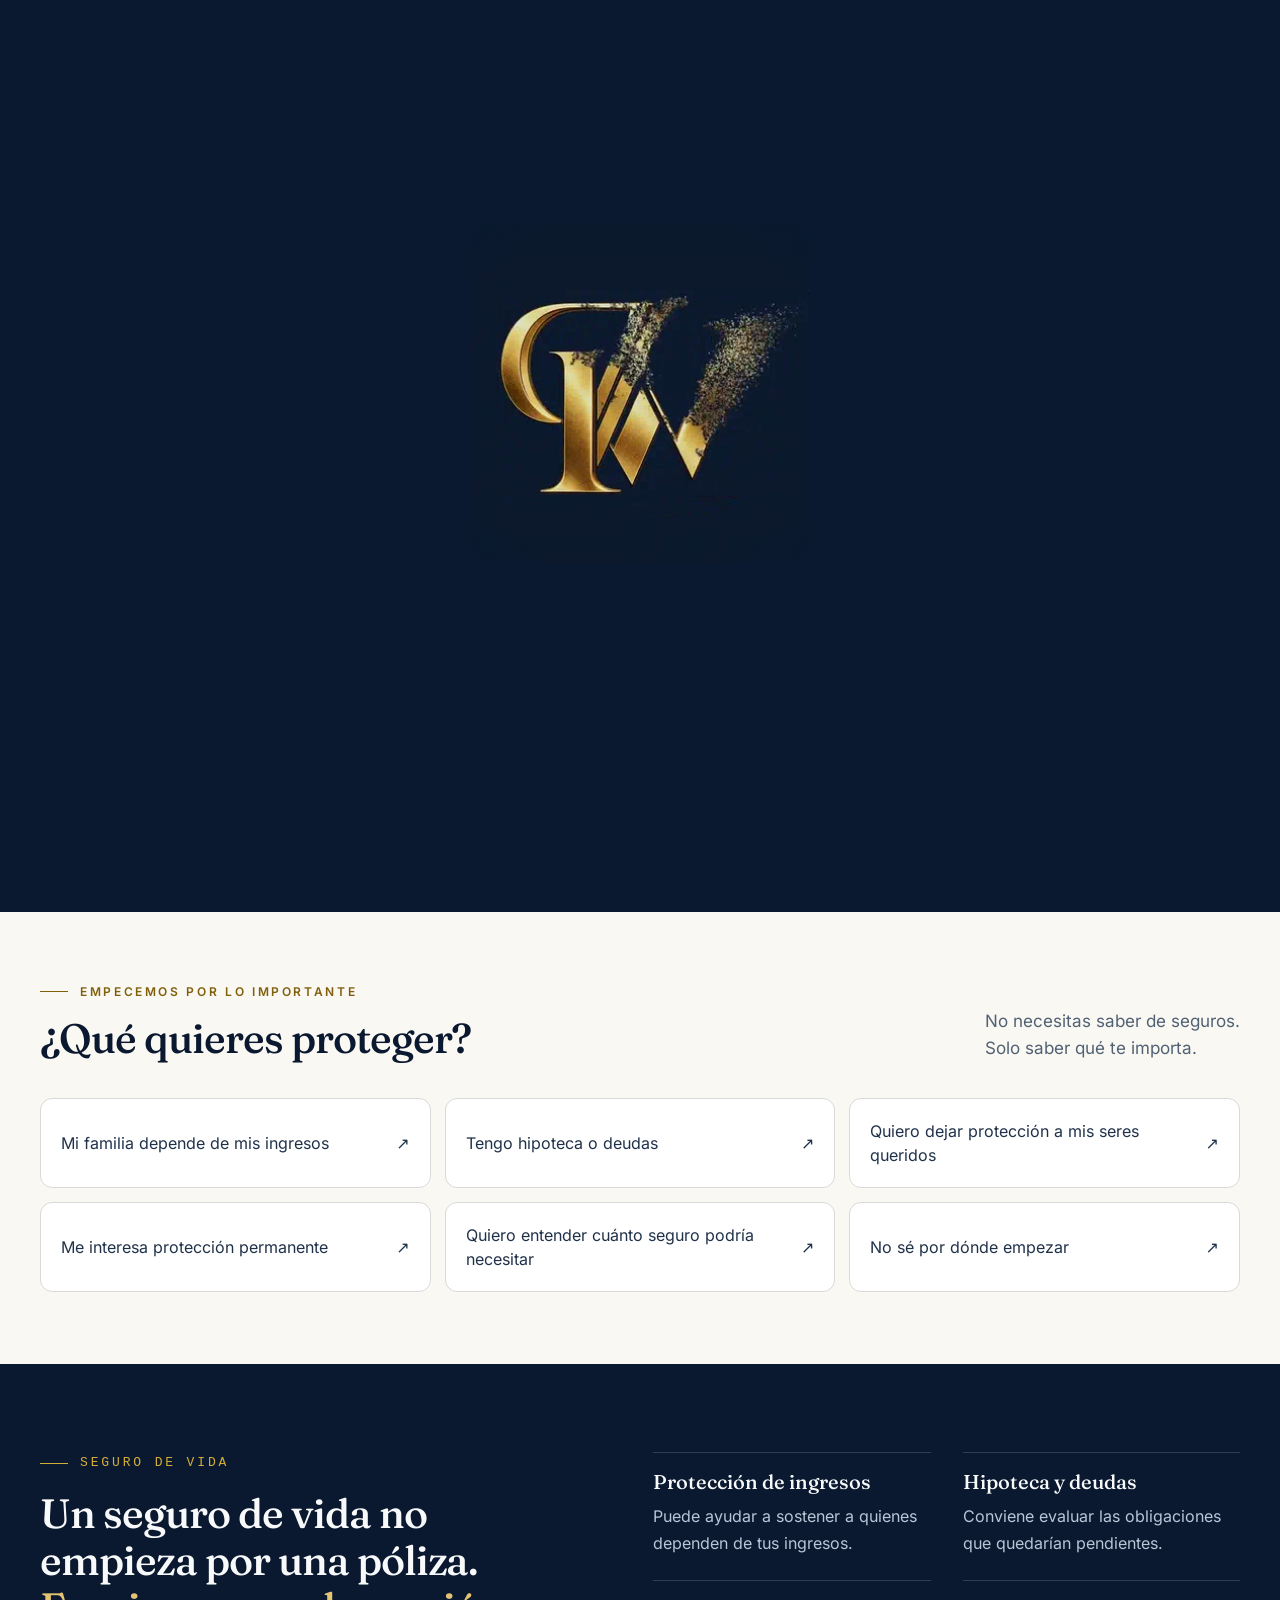
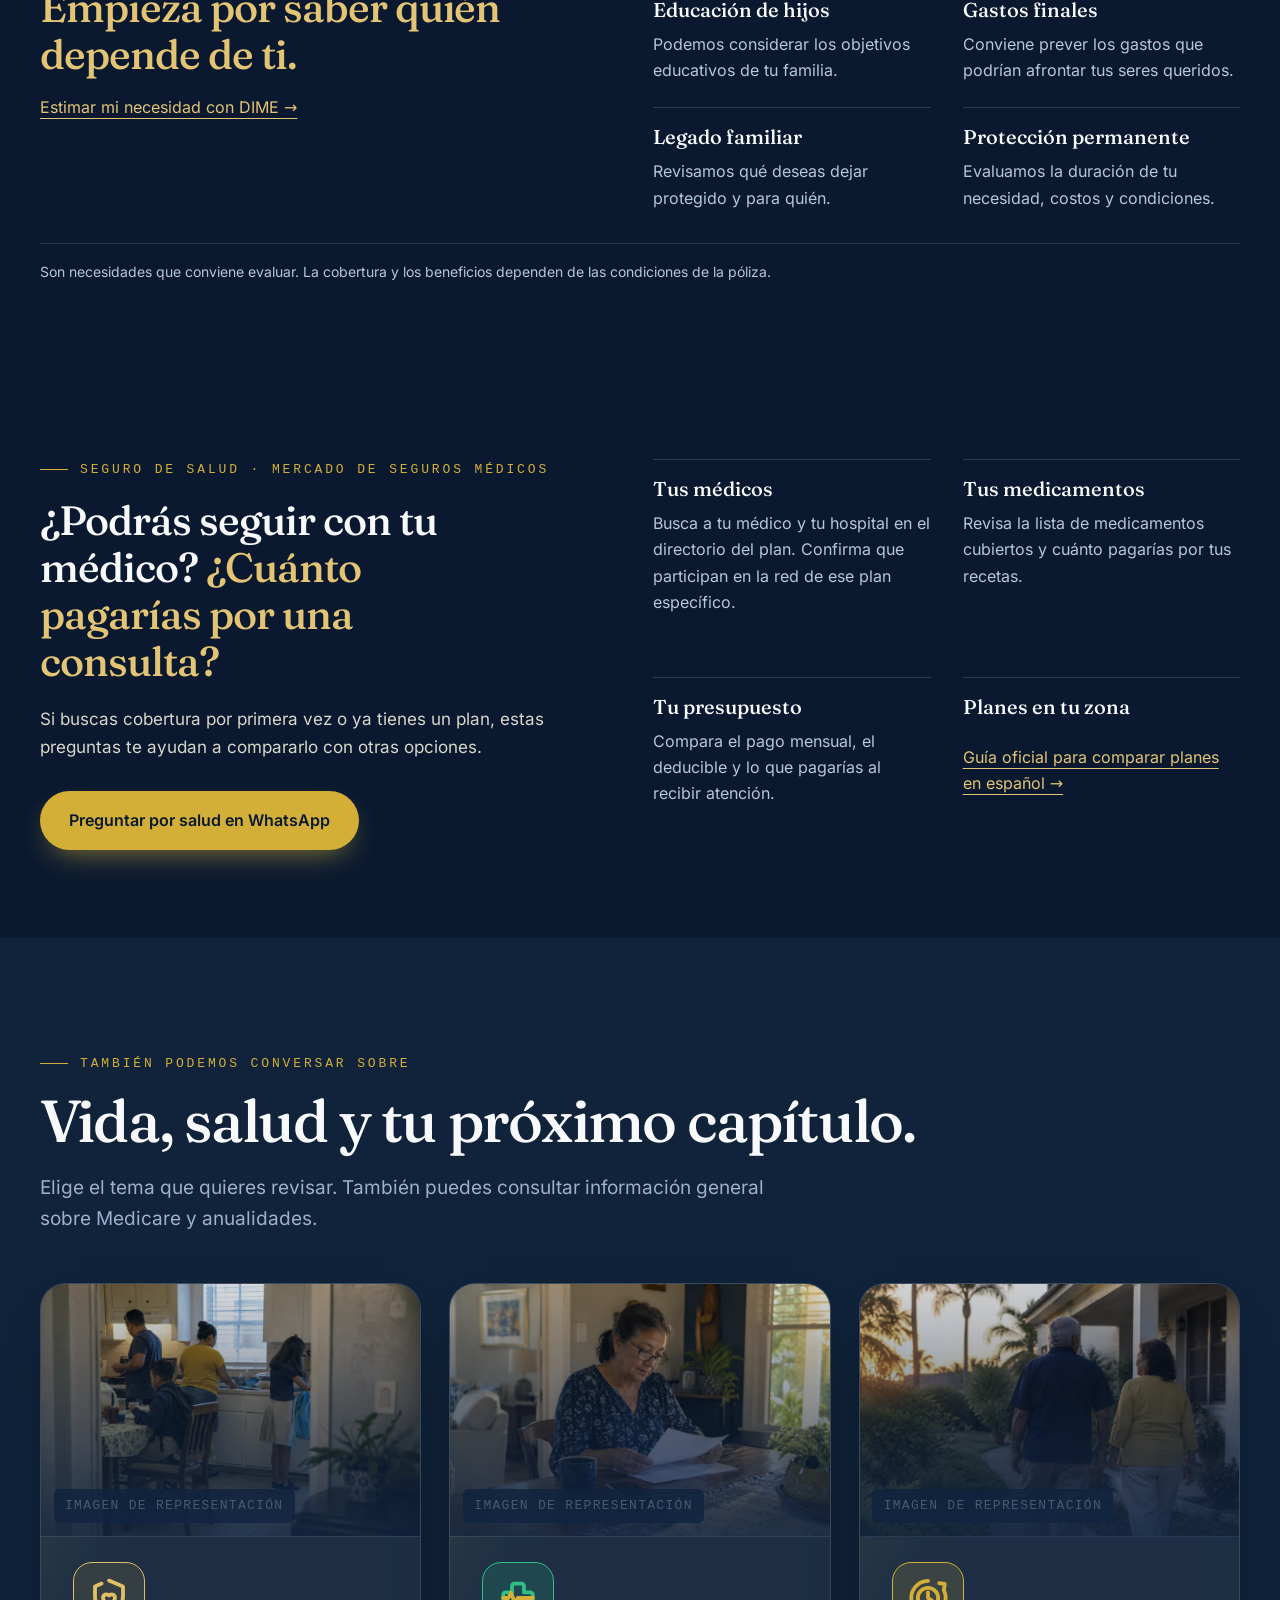
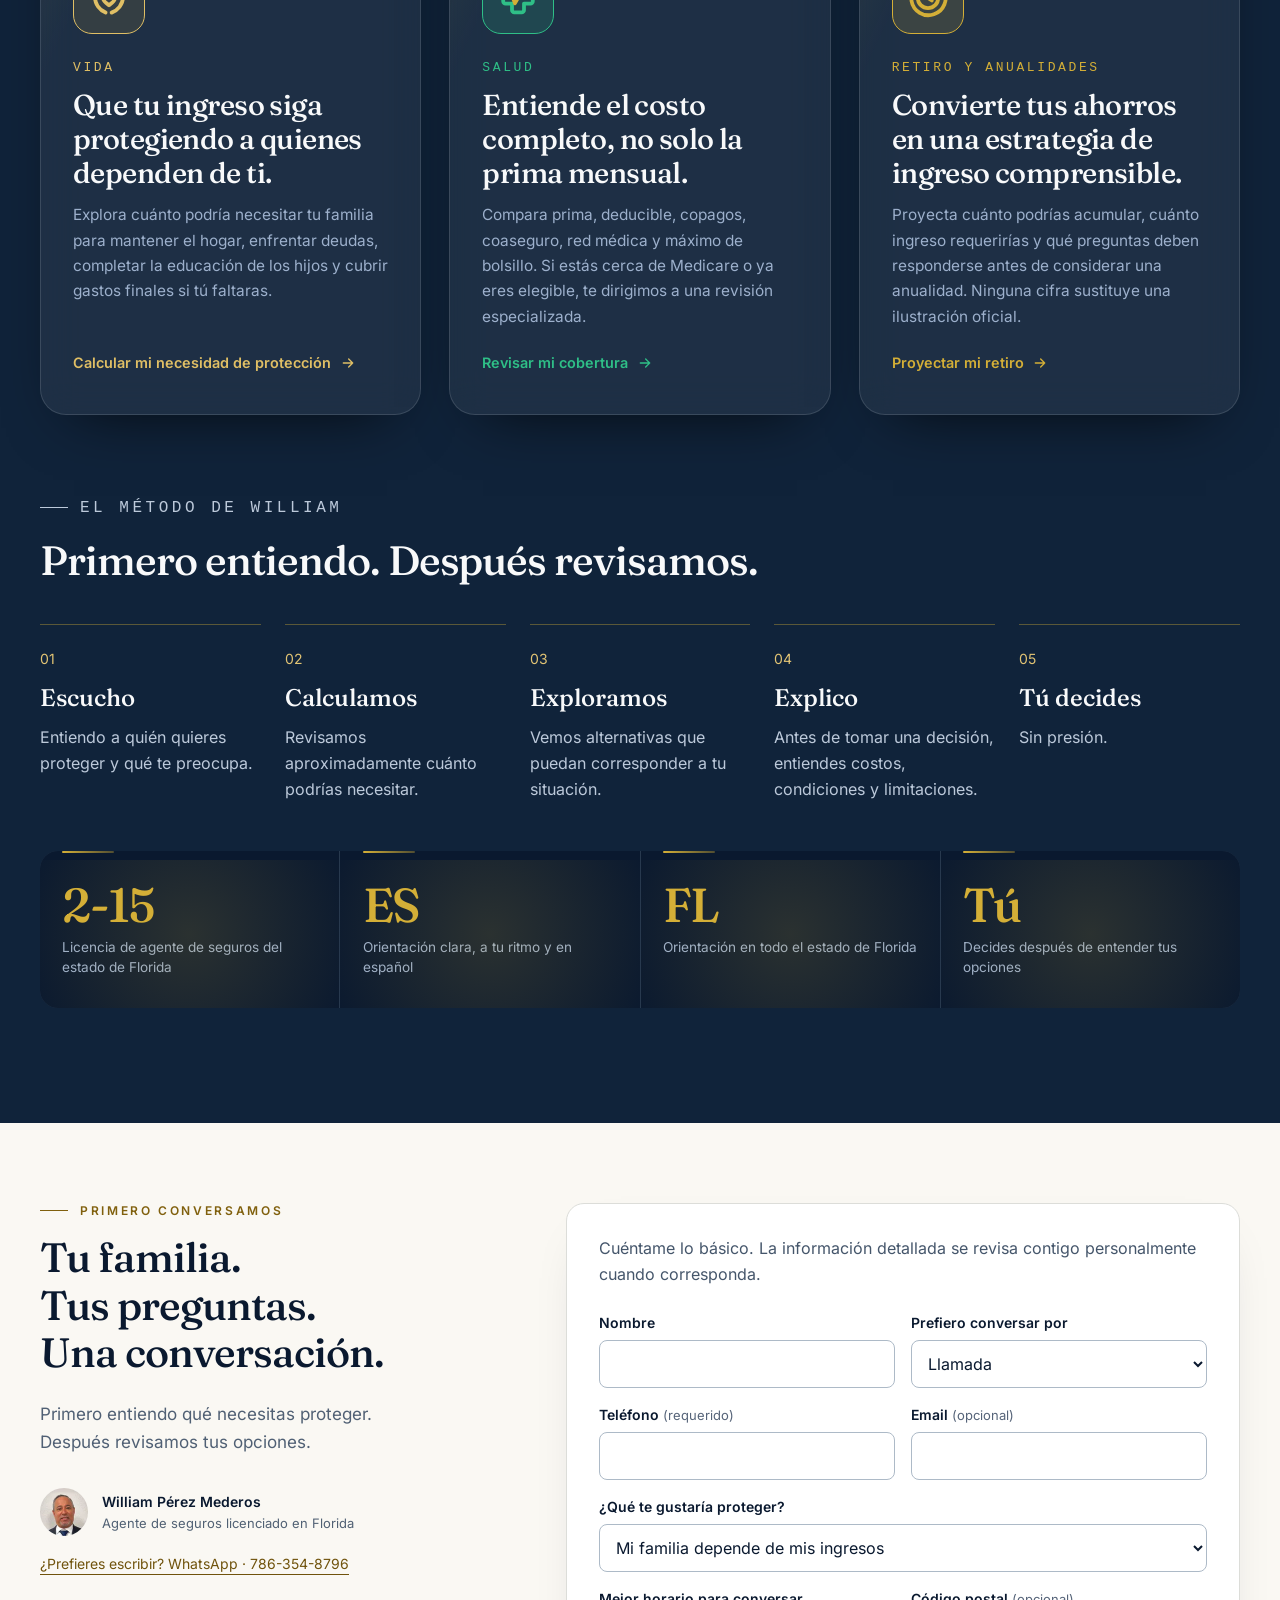
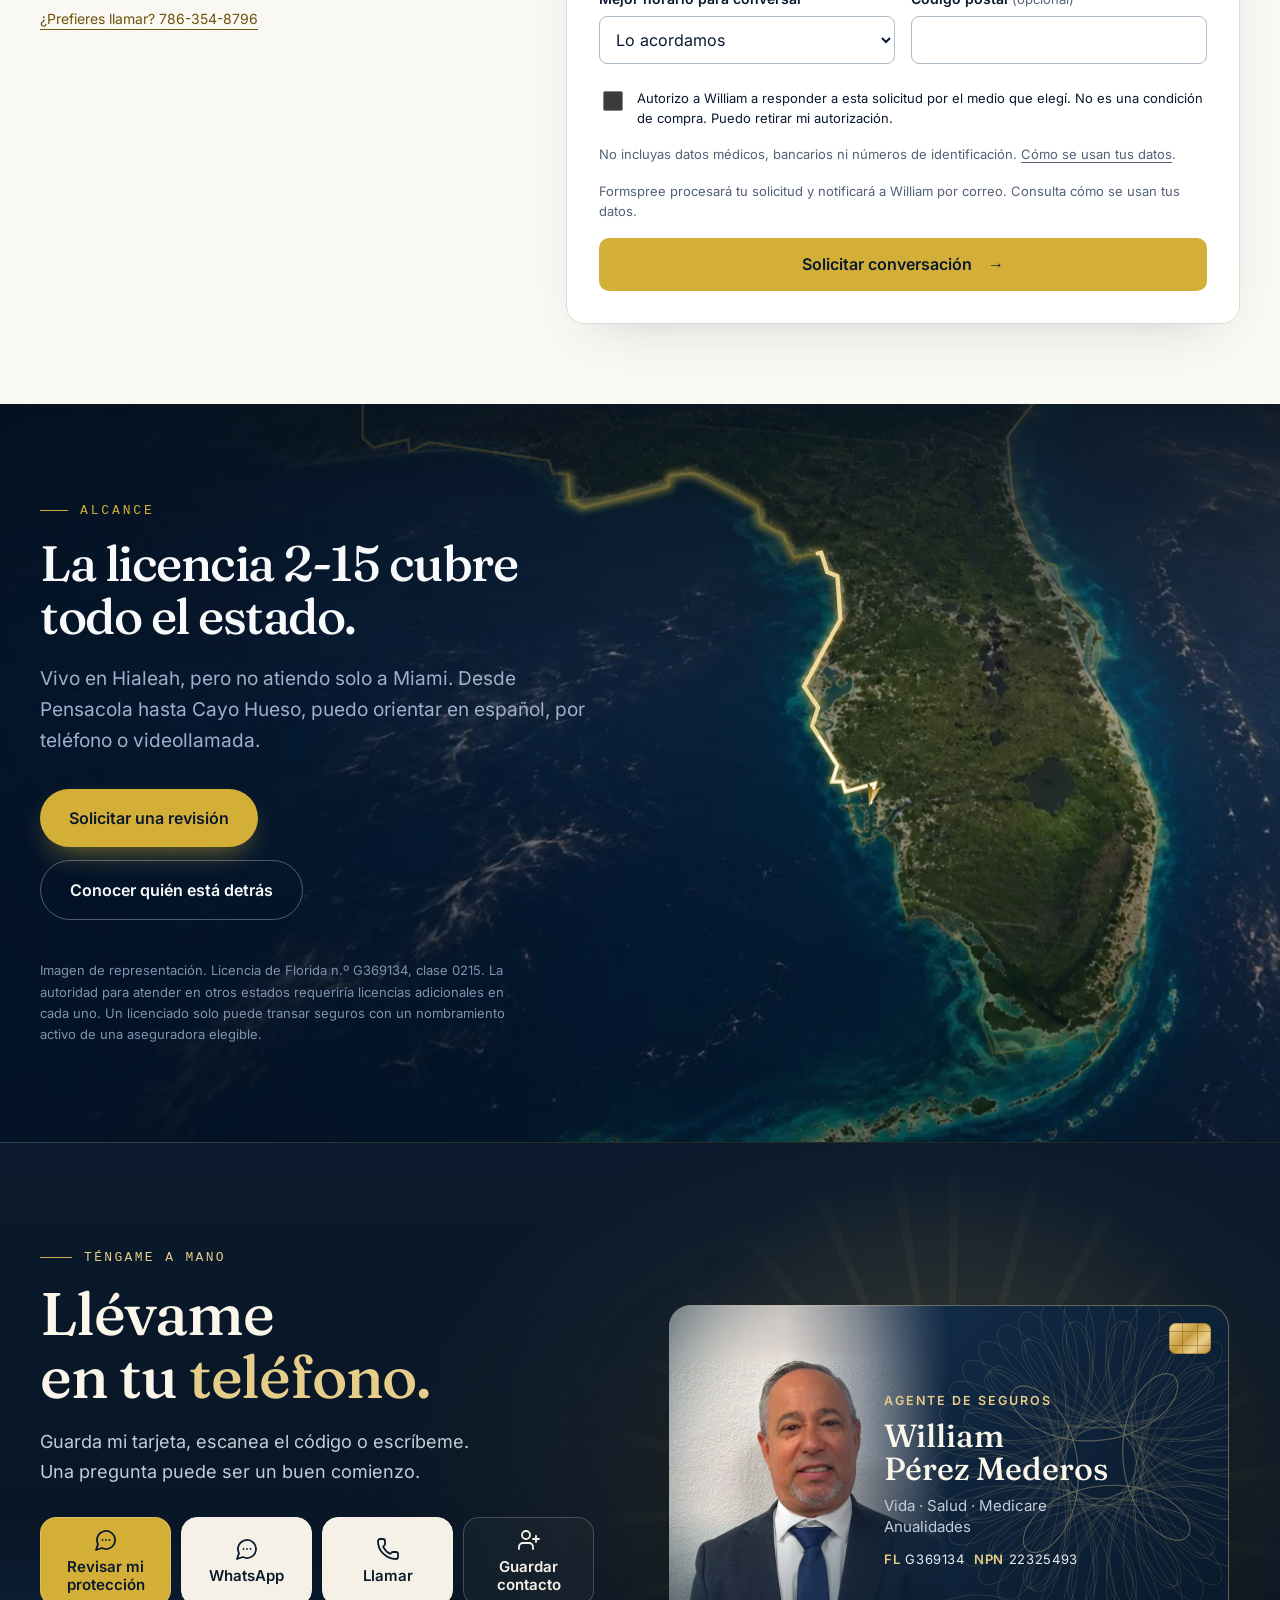
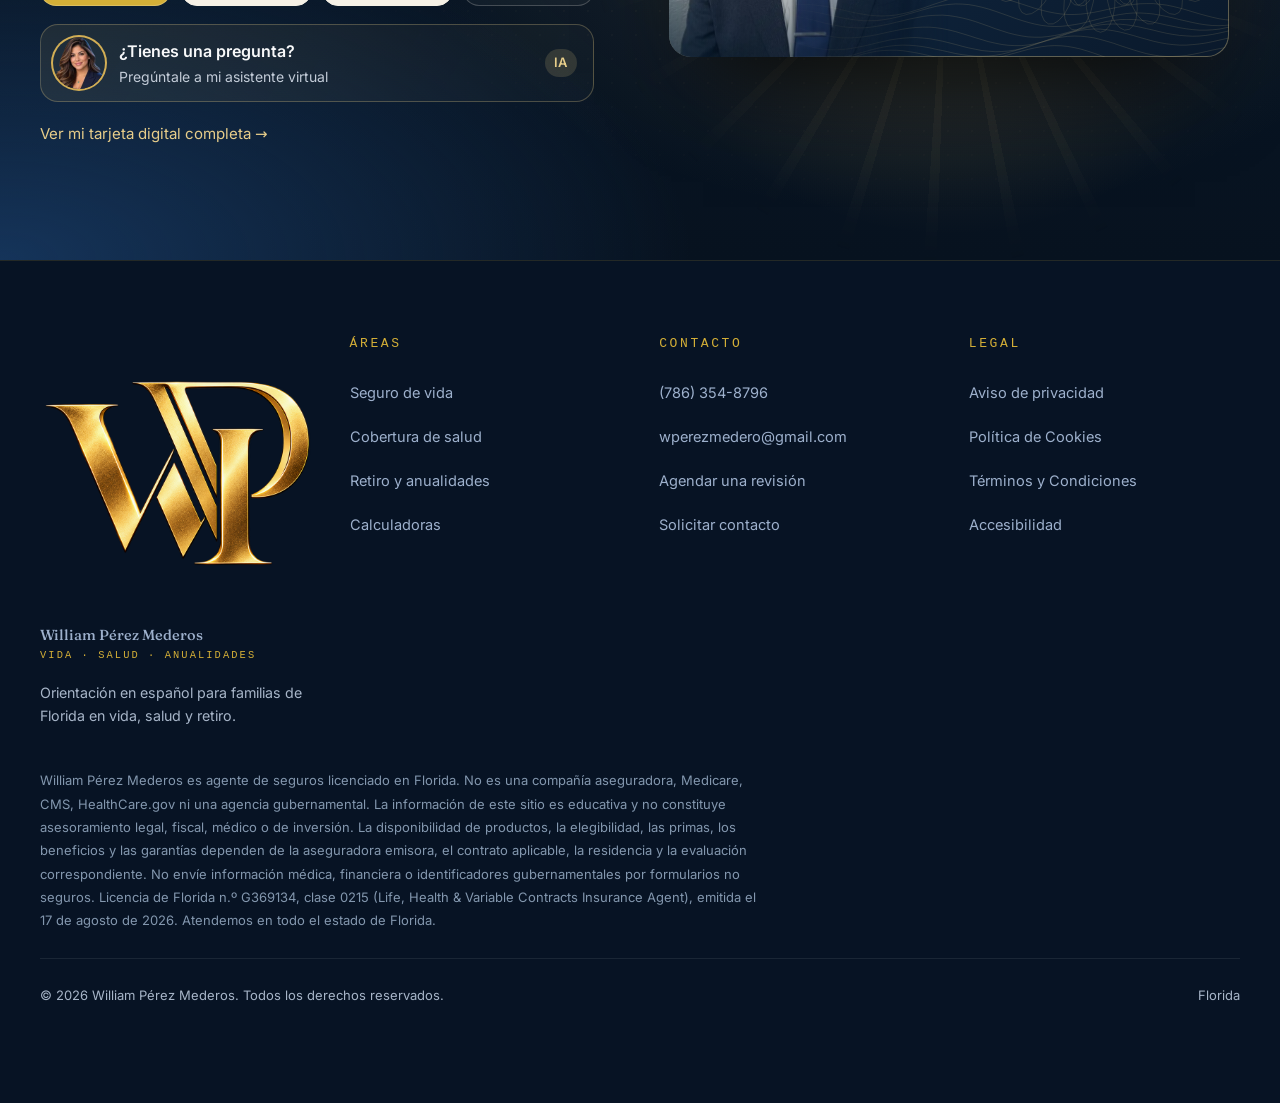
==== commit d6310f5d: "Aviso de privacidad completo, nombre oficial del Mercado y mejoras premium de diseño - Nuevo aviso d" ====
--- a/index.html
+++ b/index.html
@@ -6,7 +6,7 @@
 <meta name="theme-color" content="#0A192F">
 
 <title>Seguros de vida y salud en Florida | William Pérez Mederos</title>
-<meta name="description" content="William Pérez Mederos te orienta en español sobre seguros de vida y cómo comparar planes de salud del Mercado (Obamacare) en Florida.">
+<meta name="description" content="William Pérez Mederos te orienta en español sobre seguros de vida y cómo comparar planes de salud del Mercado de Seguros Médicos (Obamacare) en Florida.">
 <link rel="canonical" href="https://williamperezseguros.com/">
 <meta name="robots" content="index, follow, max-image-preview:large">
 
@@ -43,8 +43,8 @@
 } catch (e) {}
 </script>
 <link rel="preload" href="assets/brand/wp-card-transparent-768.webp" as="image">
-<link rel="stylesheet" href="assets/css/sitio.css?v=20261001-vida">
-<link rel="stylesheet" href="assets/css/growth.css?v=logo-rapido-v4">
+<link rel="stylesheet" href="assets/css/sitio.css?v=20261125-premium">
+<link rel="stylesheet" href="assets/css/growth.css?v=20261125-premium">
 <link rel="preload" href="tarjeta/assets/fraunces-500.woff2" as="font" type="font/woff2" crossorigin>
 <link rel="icon" href="tarjeta/assets/favicon-48.png">
 <script type="application/ld+json">
@@ -121,16 +121,16 @@
     <div class="growth-hero-copy">
       <p class="eyebrow">Agente de seguros licenciado en Florida · Atención en español</p>
       <h1 class="hero-h1">Seguros de vida y salud <em>en Florida.</em></h1>
-      <p class="hero__sub">¿Buscas proteger los ingresos de tu familia o entender tu seguro médico? Te explico en español cómo funciona el seguro de vida y qué revisar al comparar planes de salud del Mercado (Obamacare).</p>
+      <p class="hero__sub">¿Buscas proteger los ingresos de tu familia o entender tu seguro médico? Te explico en español cómo funciona el seguro de vida y qué revisar al comparar planes de salud del Mercado de Seguros Médicos, conocido como Obamacare.</p>
       <div class="growth-signature"><b>William Pérez Mederos</b><span>Agente de seguros licenciado en Florida</span></div>
       <div class="hero__actions">
         <a class="btn btn--gold cta-life-primary solo-autorizado" href="https://agents.ethoslife.com/invite/4a3e3" data-life-quote-cta data-growth-event="ethos_quote" aria-label="Cotiza tu seguro de vida en mi página personal de agente en Ethos"><span>Cotiza tu seguro de vida</span><svg class="cta-life-primary__arrow" width="19" height="19" viewBox="0 0 24 24" fill="none" aria-hidden="true"><path d="M5 12h14M13 6l6 6-6 6" stroke="currentColor" stroke-width="2" stroke-linecap="round" stroke-linejoin="round"/></svg></a>
         <a class="btn btn--ghost solo-autorizado" href="https://wa.me/17863548796?text=Hola%20William%2C%20quisiera%20hacerte%20una%20consulta%20sobre%20seguros." data-growth-event="whatsapp_lead" aria-label="Hablar con William por WhatsApp">Hablar por WhatsApp</a>
-        <a class="btn btn--ghost" href="#salud">Entender mi seguro de salud</a>
+        <a class="btn btn--ghost hero__salud" href="#salud">Entender mi seguro de salud <span aria-hidden="true">→</span></a>
         <a class="btn btn--gold solo-educativo" href="#conversacion" data-growth-event="review_protection">Revisar mi protección <span aria-hidden="true">→</span></a><a class="btn btn--ghost solo-educativo" href="tel:+17863548796" data-growth-event="talk_william">Hablar con William</a>
       </div>
       <div class="cta-life-trust solo-autorizado">
-        <p class="cta-life-meta"><span>Cotización en línea</span><i aria-hidden="true"></i><span class="sr-only">, </span><span>Atención en español</span><i aria-hidden="true"></i><span class="sr-only">, </span><span>Licensed in: FL.</span></p>
+        <p class="cta-life-meta"><span>Cotización en línea</span><i aria-hidden="true"></i><span class="sr-only">, </span><span>Atención en español</span><i aria-hidden="true"></i><span class="sr-only">, </span><span>Licencia: Florida</span></p>
         <p class="cta-life-destination">Acceso a mi página personal de agente en Ethos. El proceso puede mostrarse en inglés; si prefieres orientación en español, usa «Hablar por WhatsApp».</p>
       </div>
       <p class="hero__trust solo-autorizado">¿Prefieres conversar primero? <a href="tel:+17863548796" data-growth-event="talk_william">Llama a William · 786-354-8796</a></p>
@@ -156,10 +156,10 @@
 <section class="section growth-life" id="salud" aria-labelledby="salud-titulo">
   <div class="wrap growth-life-grid">
     <div>
-      <p class="eyebrow">Seguro de salud · Mercado (Obamacare)</p>
+      <p class="eyebrow">Seguro de salud · Mercado de Seguros Médicos</p>
       <h2 id="salud-titulo">¿Podrás seguir con tu médico? <em>¿Cuánto pagarías por una consulta?</em></h2>
-      <p>Si buscas cobertura por primera vez o ya tienes un plan, estas preguntas te ayudan a compararlo con otras opciones.</p>
-      <a class="btn btn--gold" href="https://wa.me/17863548796?text=Hola%20William%2C%20quisiera%20orientaci%C3%B3n%20en%20espa%C3%B1ol%20sobre%20los%20planes%20de%20salud%20del%20Mercado%20%28Obamacare%29." data-growth-event="whatsapp_lead">Preguntar por salud en WhatsApp</a>
+      <p class="growth-life-lead">Si buscas cobertura por primera vez o ya tienes un plan, estas preguntas te ayudan a compararlo con otras opciones.</p>
+      <a class="btn btn--gold" href="https://wa.me/17863548796?text=Hola%20William%2C%20quisiera%20orientaci%C3%B3n%20en%20espa%C3%B1ol%20sobre%20los%20planes%20de%20salud%20del%20Mercado%20de%20Seguros%20M%C3%A9dicos." data-growth-event="whatsapp_lead">Preguntar por salud en WhatsApp</a>
     </div>
     <div class="growth-life-topics">
       <article><h3>Tus médicos</h3><p>Busca a tu médico y tu hospital en el directorio del plan. Confirma que participan en la red de ese plan específico.</p></article>
@@ -240,8 +240,8 @@
         <div><label for="home-postal">Código postal <span>(opcional)</span></label><input id="home-postal" name="postal" inputmode="numeric" autocomplete="postal-code" maxlength="5" pattern="[0-9]{5}"></div>
       </div>
       <label class="growth-consent"><input type="checkbox" name="consentimiento" required><span>Autorizo a William a responder a esta solicitud por el medio que elegí. No es una condición de compra. Puedo retirar mi autorización.</span></label>
-      <p class="growth-privacy">No incluyas datos médicos, bancarios ni números de identificación. <a href="./privacidad.html?v=20260929">Cómo se usan tus datos</a>.</p>
-      <p class="growth-delivery" data-delivery>La solicitud se prepara en tu dispositivo. Después podrás enviarla desde tu correo.</p>
+      <p class="growth-privacy">No incluyas datos médicos, bancarios ni números de identificación. <a href="./privacidad.html?v=20261125">Cómo se usan tus datos</a>.</p>
+      <p class="growth-delivery" data-delivery>Tu solicitud llega a William a través de Formspree. Consulta el aviso de privacidad.</p>
       <button class="growth-primary" type="submit" disabled>Solicitar conversación <span aria-hidden="true">→</span></button>
       <p class="growth-status" role="status" aria-live="polite" tabindex="-1" data-form-status></p>
       <div class="growth-handoff" data-handoff hidden><p>Tu solicitud está preparada; todavía no se ha enviado. Abre tu correo y pulsa Enviar para que William la reciba.</p><a class="growth-primary" data-email-send>Abrir mi correo y enviar</a><p>También puedes llamar al <a href="tel:+17863548796">786-354-8796</a>.</p></div>
@@ -395,7 +395,7 @@
         <li><a href="./#conversacion">Solicitar contacto</a></li>
       </ul></div>
       <div><h4>Legal</h4><ul>
-        <li><a href="privacidad.html?v=20260929">Política de Privacidad</a></li>
+        <li><a href="privacidad.html?v=20261125">Aviso de privacidad</a></li>
         <li><a href="#" data-legal="cookies">Política de Cookies</a></li>
         <li><a href="#" data-legal="terminos">Términos y Condiciones</a></li>
         <li><a href="#" data-legal="accesibilidad">Accesibilidad</a></li>
@@ -482,6 +482,7 @@
 <script src="assets/js/navegacion.js?v=nav-recovery-20260930"></script>
 <script src="assets/js/motor-calculadoras.js"></script>
 <script src="assets/js/asistente-arbol.js"></script>
-<script src="assets/js/sitio.js?v=20261001-vida"></script>
+<script src="assets/js/sitio.js?v=20261125-premium"></script>
+<script src="assets/js/premium-v2.js?v=20261125" defer></script>
 </body>
 </html>
--- a/assets/css/growth.css
+++ b/assets/css/growth.css
@@ -116,3 +116,96 @@
 /* Header uses the transparent approved monogram without the signature crop. */
 .header .wp-brand-mark{background:transparent;border:0;border-radius:0;overflow:visible}
 .header .wp-brand-mark img{inset:0;display:block;width:100%;height:100%;object-fit:contain}
+
+/* ══ Premium v2 · 25/11/2026 — refinamientos de diseño y movimiento ══
+   Todo es aditivo y respeta prefers-reduced-motion. */
+
+/* Salud: aire entre título, texto y botón */
+.growth-life-lead{margin:1.25rem 0 1.9rem;color:#D9D6CA;max-width:46ch;line-height:1.65}
+
+/* Héroe: en escritorio, salud pasa a enlace elegante bajo los dos botones */
+@media(min-width:761px){
+  .growth-hero-copy .hero__actions .hero__salud{
+    flex-basis:100%;justify-content:flex-start;width:auto;min-height:0;padding:.35rem 0;
+    border:0;background:none;box-shadow:none;color:#E2C474;font-weight:600;
+    text-decoration:underline;text-decoration-color:rgba(226,196,116,.45);text-underline-offset:6px;
+    transition:color .3s ease,text-decoration-color .3s ease}
+  .growth-hero-copy .hero__actions .hero__salud:hover{color:#F6E3A6;text-decoration-color:#F6E3A6;transform:none}
+  .growth-hero-copy .hero__actions .hero__salud span{display:inline-block;transition:transform .35s cubic-bezier(.22,1,.36,1)}
+  .growth-hero-copy .hero__actions .hero__salud:hover span{transform:translateX(4px)}
+}
+
+/* Tarjeta de cierre: cuatro accesos sin huérfanos */
+.ci-acciones{grid-template-columns:repeat(4,1fr);max-width:600px}
+.ci-asist{max-width:600px}
+@media(max-width:560px){.ci-acciones{grid-template-columns:repeat(2,1fr)}}
+
+/* Barra de progreso dorada al desplazarse (solo navegadores compatibles) */
+@supports (animation-timeline: scroll()){
+  html::before{content:"";position:fixed;inset:0 0 auto 0;height:2px;z-index:9999;pointer-events:none;
+    transform-origin:0 50%;transform:scaleX(0);
+    background:linear-gradient(90deg,#9C7A22,#F1D78A 55%,#D4AF37);
+    box-shadow:0 0 12px rgba(212,175,55,.55);
+    animation:wpProgreso linear both;animation-timeline:scroll(root)}
+  @keyframes wpProgreso{to{transform:scaleX(1)}}
+
+  /* La línea de cada encabezado se dibuja al entrar en pantalla */
+  .eyebrow::before{transform-origin:0 50%;animation:wpLinea linear both;
+    animation-timeline:view();animation-range:entry 0% cover 25%}
+  @keyframes wpLinea{from{transform:scaleX(0);opacity:0}to{transform:scaleX(1);opacity:1}}
+}
+
+/* Retrato: filo dorado que recorre el marco lentamente */
+@property --wp-ang{syntax:'<angle>';inherits:false;initial-value:0deg}
+@media(min-width:761px){
+  .pag-inicio .hero__photo .fig--portrait::after{content:"";position:absolute;inset:0;border-radius:inherit;
+    padding:1.5px;pointer-events:none;z-index:2;
+    background:conic-gradient(from var(--wp-ang),transparent 0 62%,rgba(212,175,55,.25) 70%,rgba(246,227,166,.95) 78%,rgba(212,175,55,.25) 86%,transparent 94%);
+    -webkit-mask:linear-gradient(#000 0 0) content-box,linear-gradient(#000 0 0);-webkit-mask-composite:xor;
+    mask:linear-gradient(#000 0 0) content-box exclude,linear-gradient(#000 0 0);
+    animation:wpAnillo 10s linear infinite}
+  @keyframes wpAnillo{to{--wp-ang:360deg}}
+}
+
+/* "en Florida." recibe un destello dorado al cargar */
+.growth-hero-copy .hero-h1 em{
+  background:linear-gradient(100deg,#E2C474 0%,#E2C474 38%,#FFF3C9 50%,#E2C474 62%,#E2C474 100%);
+  background-size:260% 100%;background-position:100% 0;
+  -webkit-background-clip:text;background-clip:text;-webkit-text-fill-color:transparent;
+  animation:wpDestello 2.6s cubic-bezier(.22,1,.36,1) 1.6s both}
+@keyframes wpDestello{from{background-position:100% 0}to{background-position:0 0}}
+
+/* Luz que sigue al cursor en tarjetas (la inserta premium-v2.js) */
+.wp-luz{position:absolute;inset:0;border-radius:inherit;pointer-events:none;z-index:3;opacity:0;
+  transition:opacity .4s ease;
+  background:radial-gradient(380px circle at var(--mx,50%) var(--my,50%),rgba(212,175,55,.16),transparent 46%)}
+.wp-luz-host{position:relative;isolation:isolate}
+.wp-luz-host:hover>.wp-luz{opacity:1}
+.growth-choices .wp-luz{background:radial-gradient(300px circle at var(--mx,50%) var(--my,50%),rgba(212,175,55,.20),transparent 50%)}
+
+/* Opciones de "¿Qué quieres proteger?": elevación suave */
+@media (hover:hover) and (pointer:fine){
+  .growth-choices button{transition:transform .4s cubic-bezier(.22,1,.36,1),box-shadow .4s cubic-bezier(.22,1,.36,1),border-color .3s ease}
+  .growth-choices button:hover{transform:translateY(-3px);border-color:rgba(212,175,55,.55);box-shadow:0 18px 40px -28px rgba(10,25,47,.45)}
+  .growth-choices button:hover span[aria-hidden]{transform:translate(2px,-2px)}
+  .growth-choices button span[aria-hidden]{display:inline-block;transition:transform .35s cubic-bezier(.22,1,.36,1)}
+}
+
+/* Aviso de privacidad: índice y metadatos */
+.growth-legal .legal-meta{color:#9DB0CC;font-size:.9rem;margin-top:.5rem}
+.growth-legal .legal-indice{margin:2rem 0 1rem;padding:1.2rem 1.4rem;border:1px solid rgba(212,175,55,.22);border-radius:18px;background:rgba(255,255,255,.02)}
+.growth-legal .legal-indice ol{margin:0;padding-left:1.2rem;columns:2;column-gap:2rem}
+.growth-legal .legal-indice li{margin:0 0 .45rem;break-inside:avoid}
+.growth-legal ul{margin:.5rem 0 1rem 1.2rem}
+.growth-legal ul li{margin:.4rem 0;line-height:1.6}
+.growth-legal p{line-height:1.7;margin:.5rem 0}
+.growth-legal h2{scroll-margin-top:24px}
+@media(max-width:560px){.growth-legal .legal-indice ol{columns:1}}
+
+@media(prefers-reduced-motion:reduce){
+  html::before,.eyebrow::before{animation:none !important;transform:none !important;opacity:1 !important}
+  html::before{display:none}
+  .pag-inicio .hero__photo .fig--portrait::after{animation:none !important;display:none}
+  .growth-hero-copy .hero-h1 em{animation:none !important;background-position:0 0}
+  .wp-luz{display:none}
+}
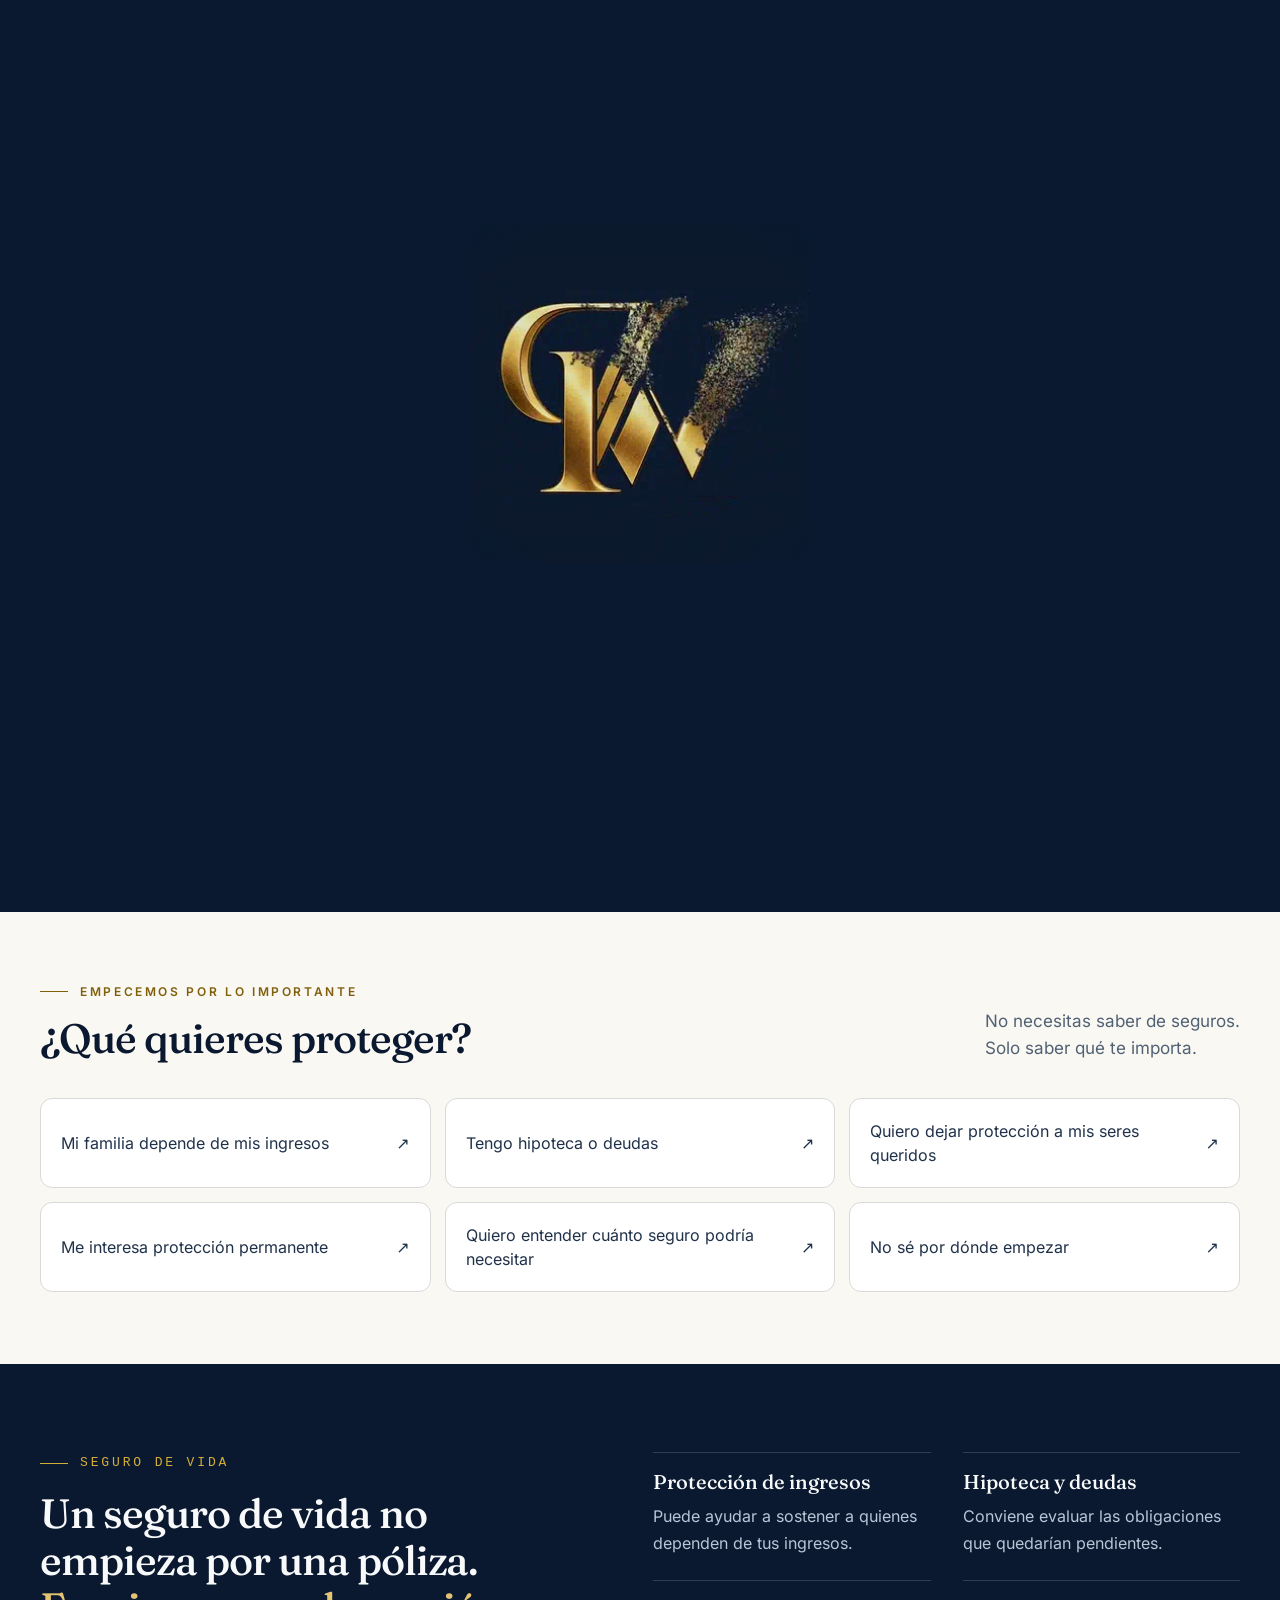
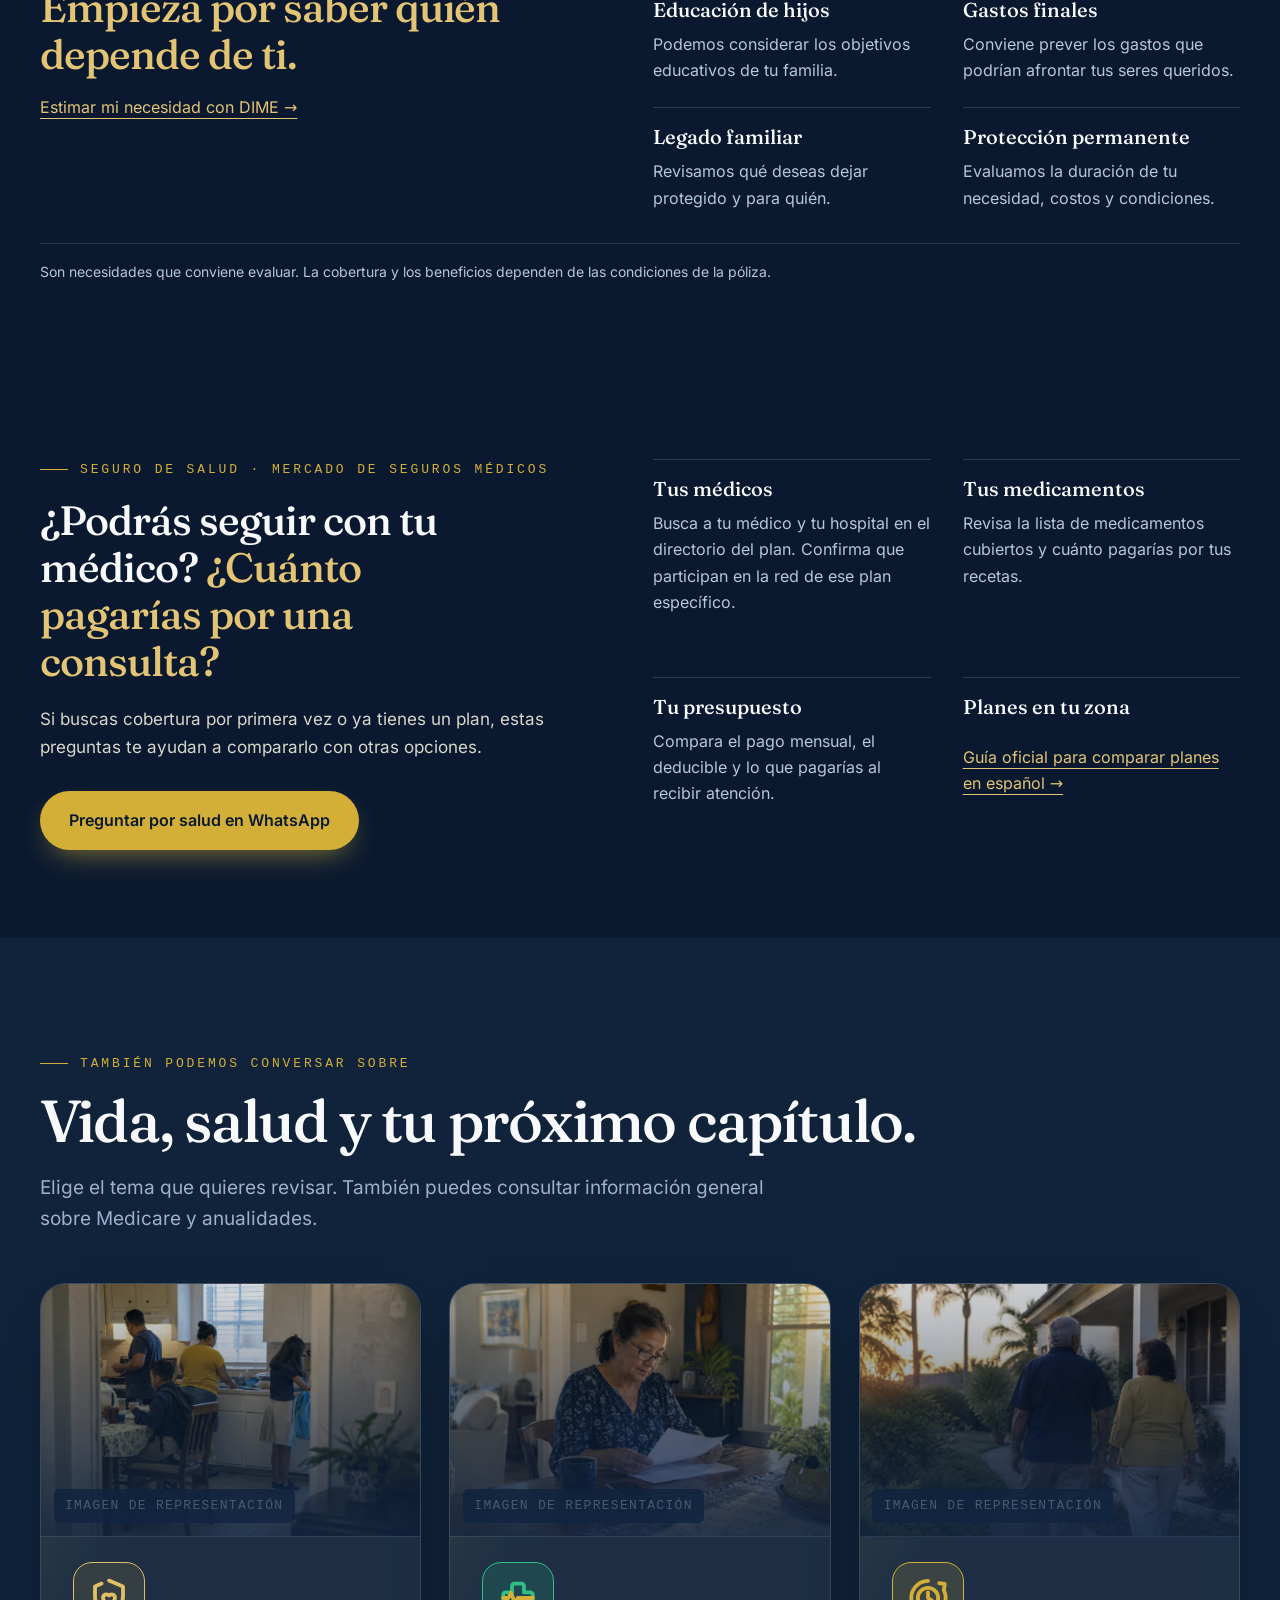
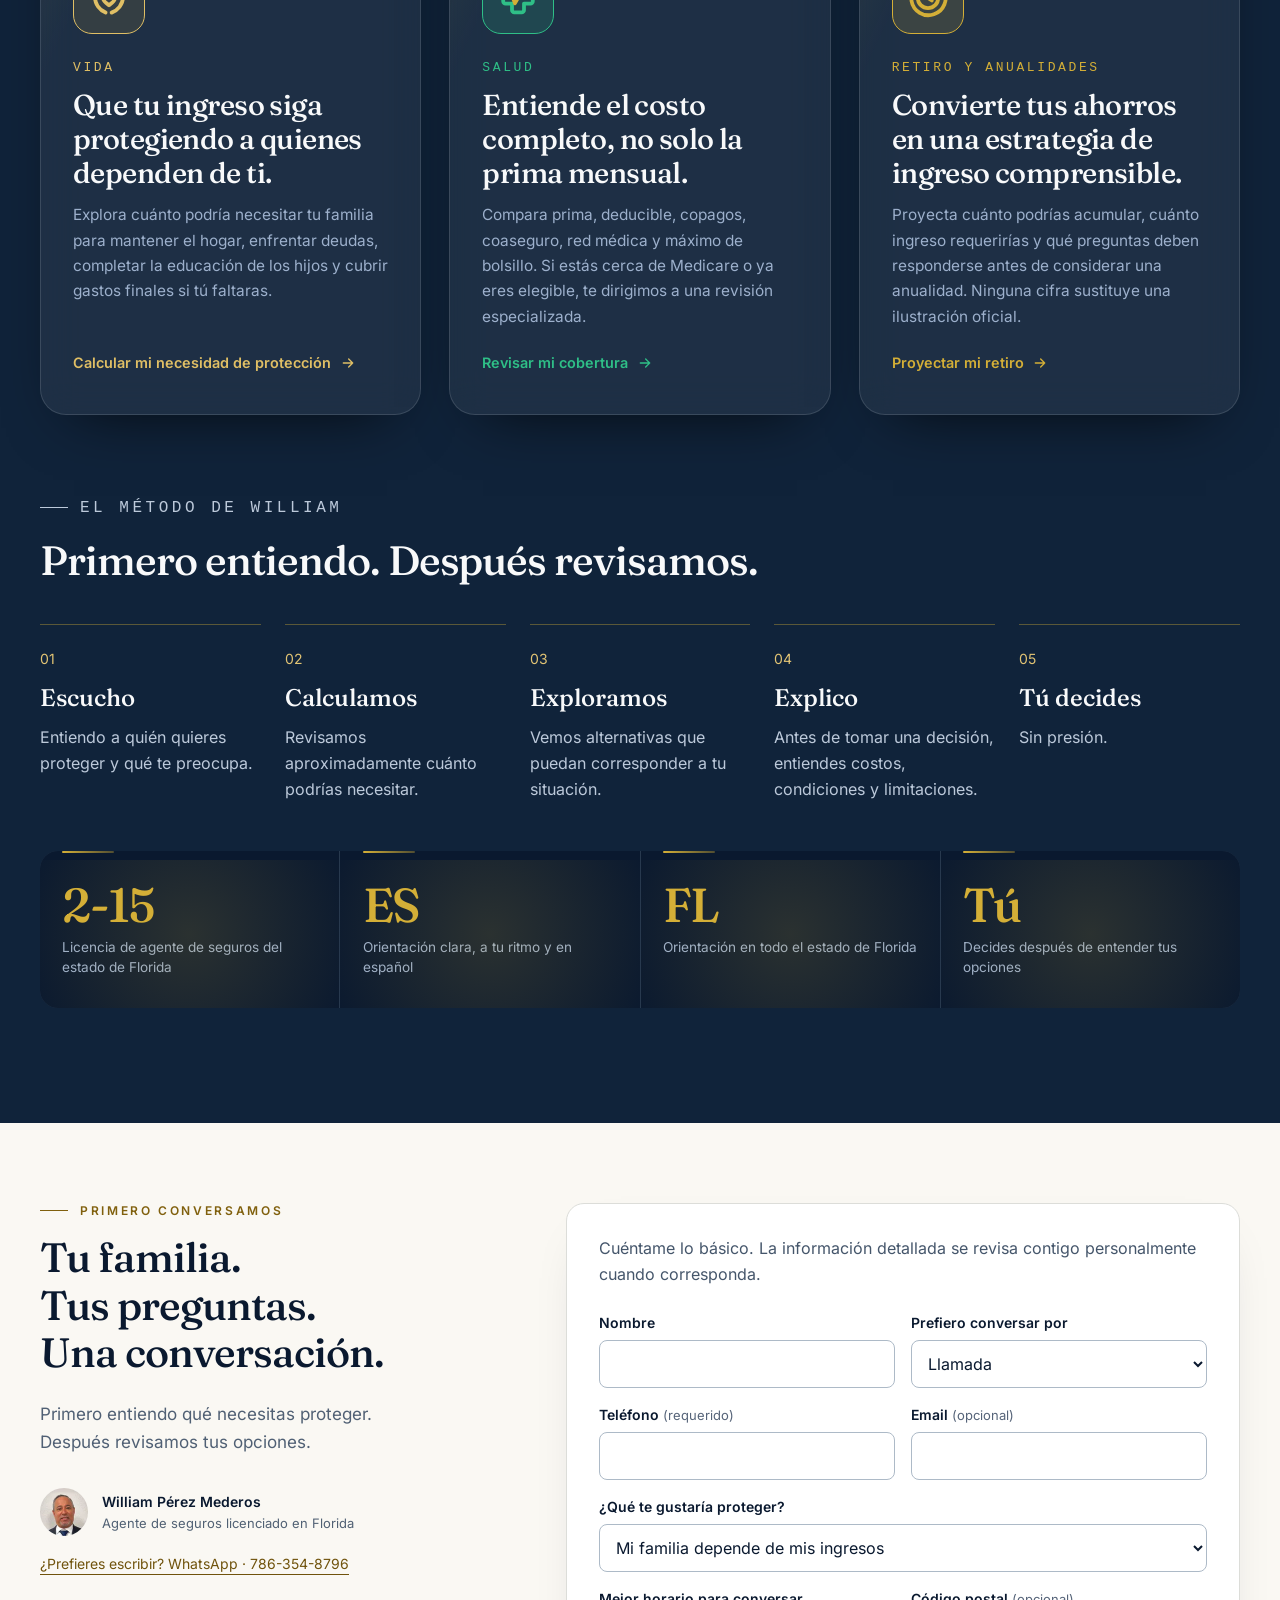
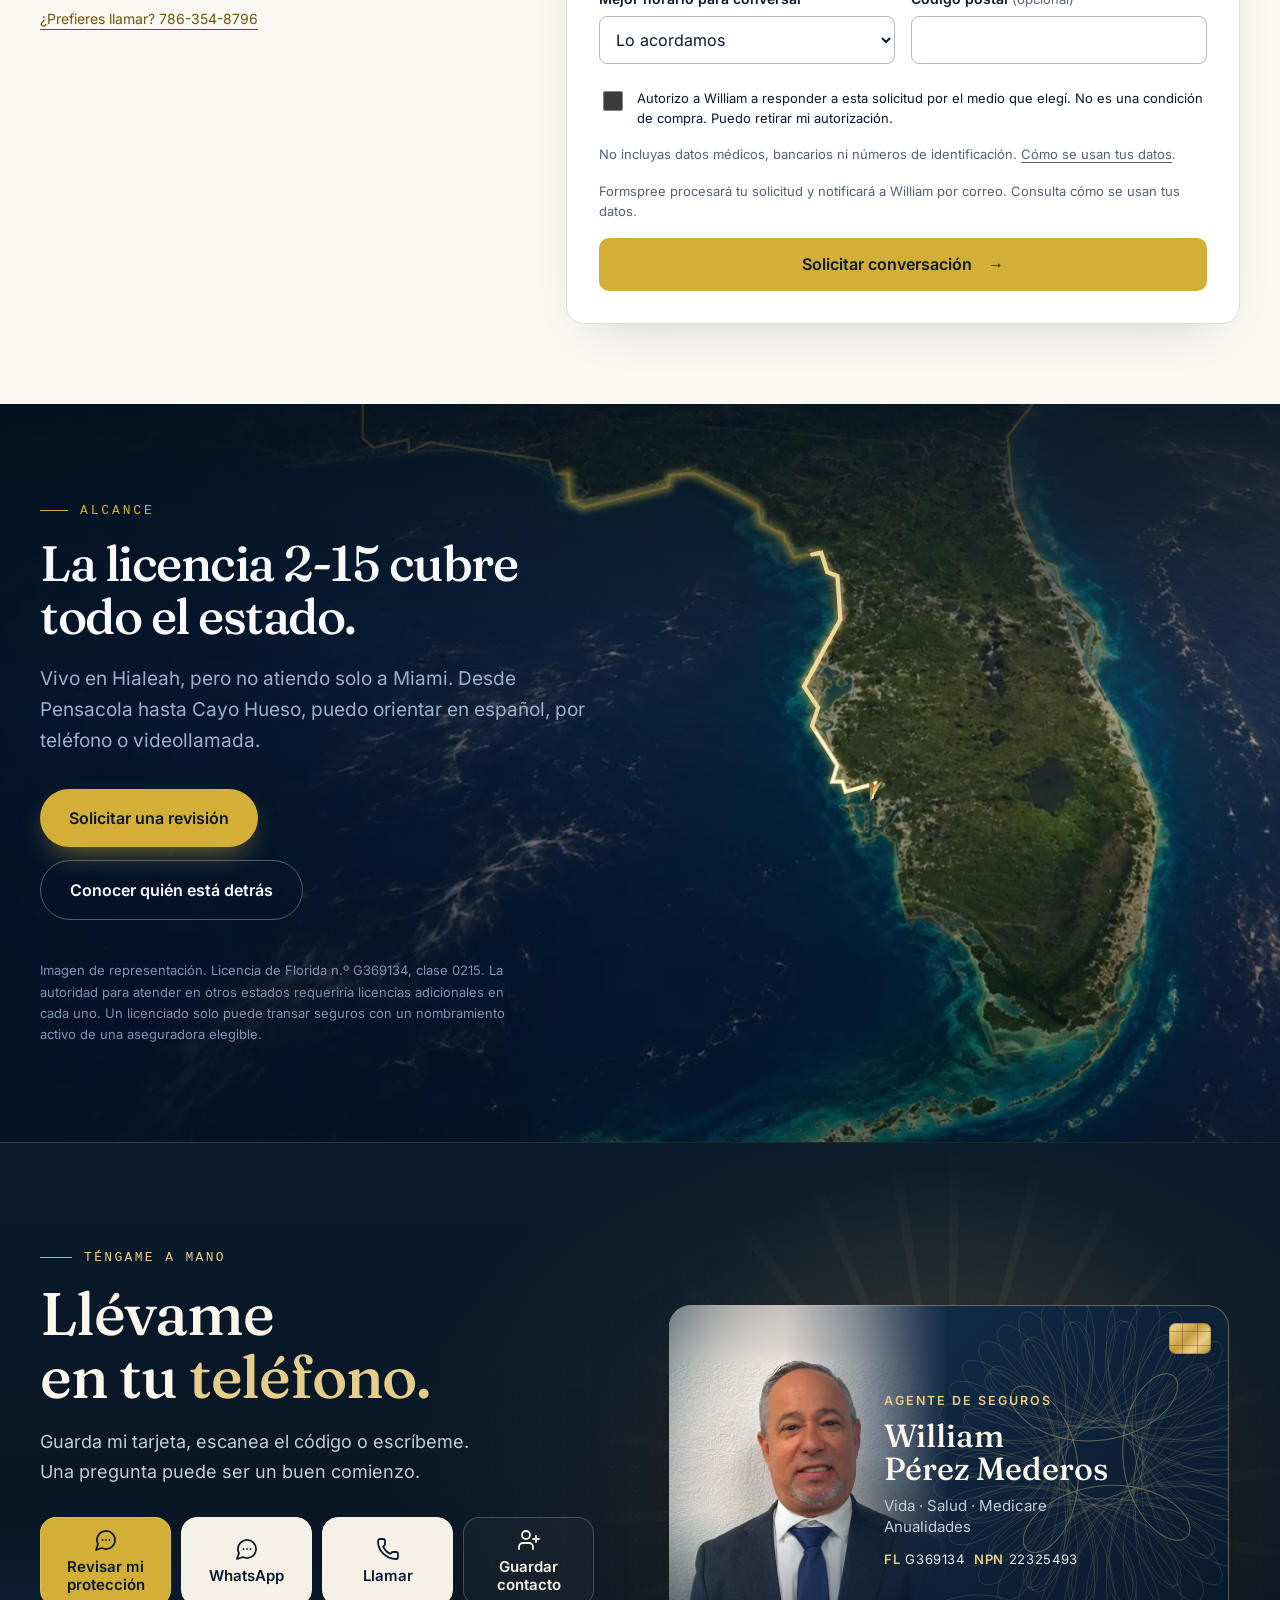
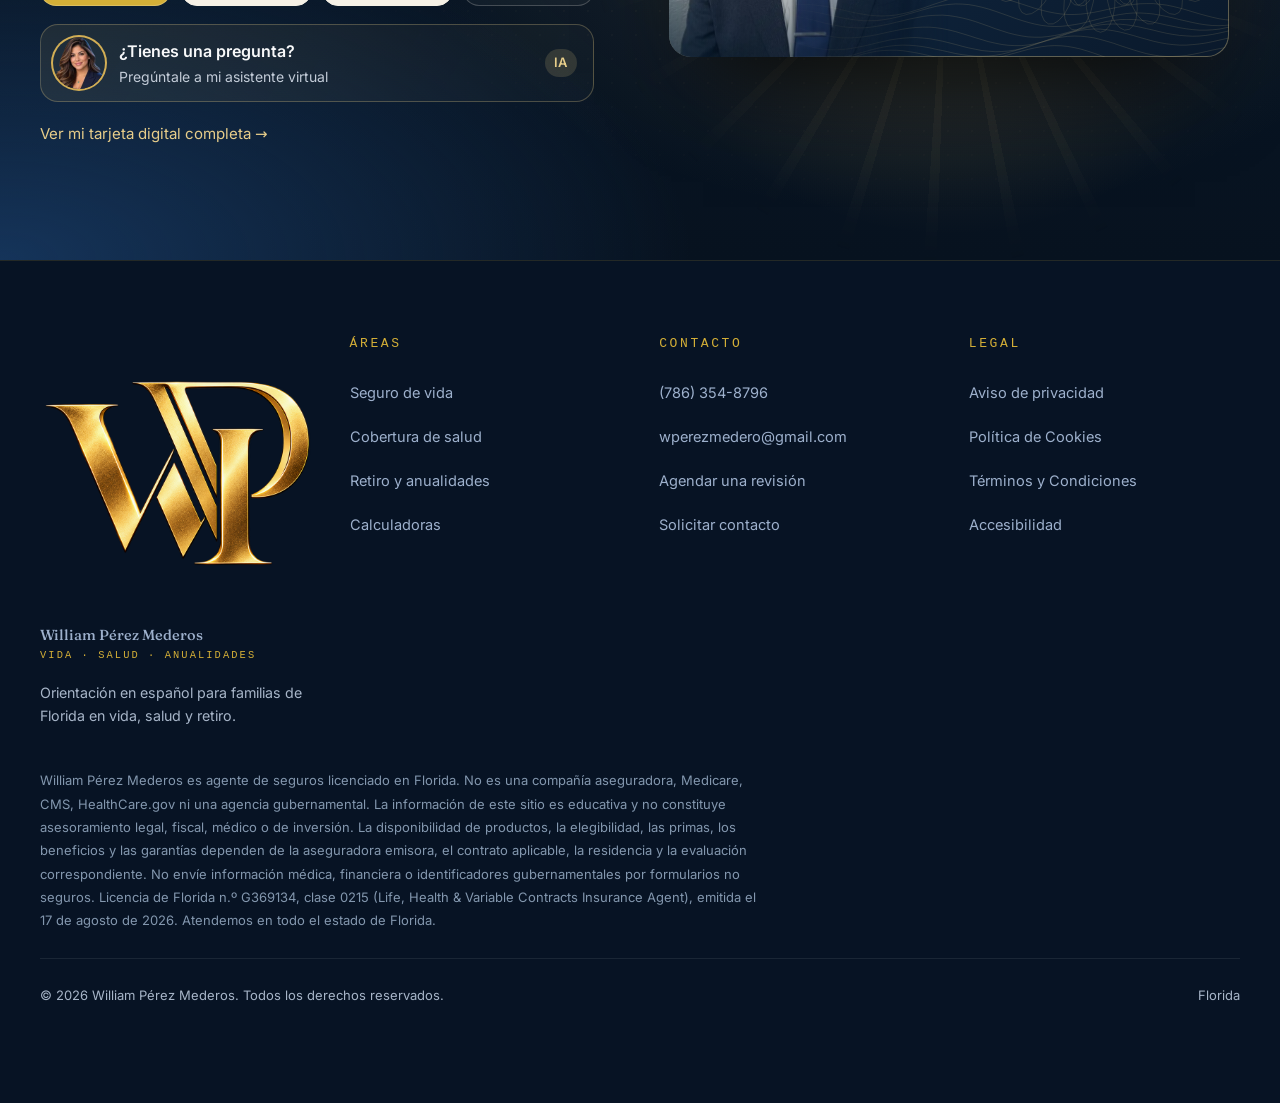
==== commit fcfe4cbd: "Retrato grande en la portada móvil y sin firma repetida Co-Authored-By: Claude Opus 5.5 <noreply@ant" ====
--- a/index.html
+++ b/index.html
@@ -44,7 +44,7 @@
 </script>
 <link rel="preload" href="assets/brand/wp-card-transparent-768.webp" as="image">
 <link rel="stylesheet" href="assets/css/sitio.css?v=20261125-premium">
-<link rel="stylesheet" href="assets/css/growth.css?v=20261125-premium">
+<link rel="stylesheet" href="assets/css/growth.css?v=20261125-foto">
 <link rel="preload" href="tarjeta/assets/fraunces-500.woff2" as="font" type="font/woff2" crossorigin>
 <link rel="icon" href="tarjeta/assets/favicon-48.png">
 <script type="application/ld+json">
--- a/assets/css/growth.css
+++ b/assets/css/growth.css
@@ -209,3 +209,17 @@
   .growth-hero-copy .hero-h1 em{animation:none !important;background-position:0 0}
   .wp-luz{display:none}
 }
+
+/* Premium v2.1 · Retrato grande en celular (pedido de William, 25/11/2026) */
+@media(max-width:760px){
+  .pag-inicio .hero__photo{display:block;width:100%;max-width:none;margin:0 0 1.75rem;align-self:stretch}
+  .pag-inicio .hero__photo .fig.fig--portrait{width:100%;height:auto;aspect-ratio:4/3;max-height:340px;
+    border-radius:22px;border:1px solid rgba(212,175,55,.55);
+    box-shadow:0 26px 60px -30px rgba(0,0,0,.85),0 0 0 6px rgba(212,175,55,.06)}
+  .pag-inicio .hero__photo .fig--portrait img{width:100%;height:100%;object-fit:cover;object-position:50% 24%}
+  .pag-inicio .hero__photo .hero__chip{display:flex;flex-direction:column;align-items:flex-start;margin-top:.9rem;padding:0}
+  .pag-inicio .hero__photo .hero__chip b{font-size:1.15rem}
+  .pag-inicio .hero__photo .hero__chip span{margin-top:.2rem}
+  /* El nombre ya aparece bajo la foto: se oculta la firma repetida del texto */
+  .pag-inicio .growth-signature{display:none}
+}
